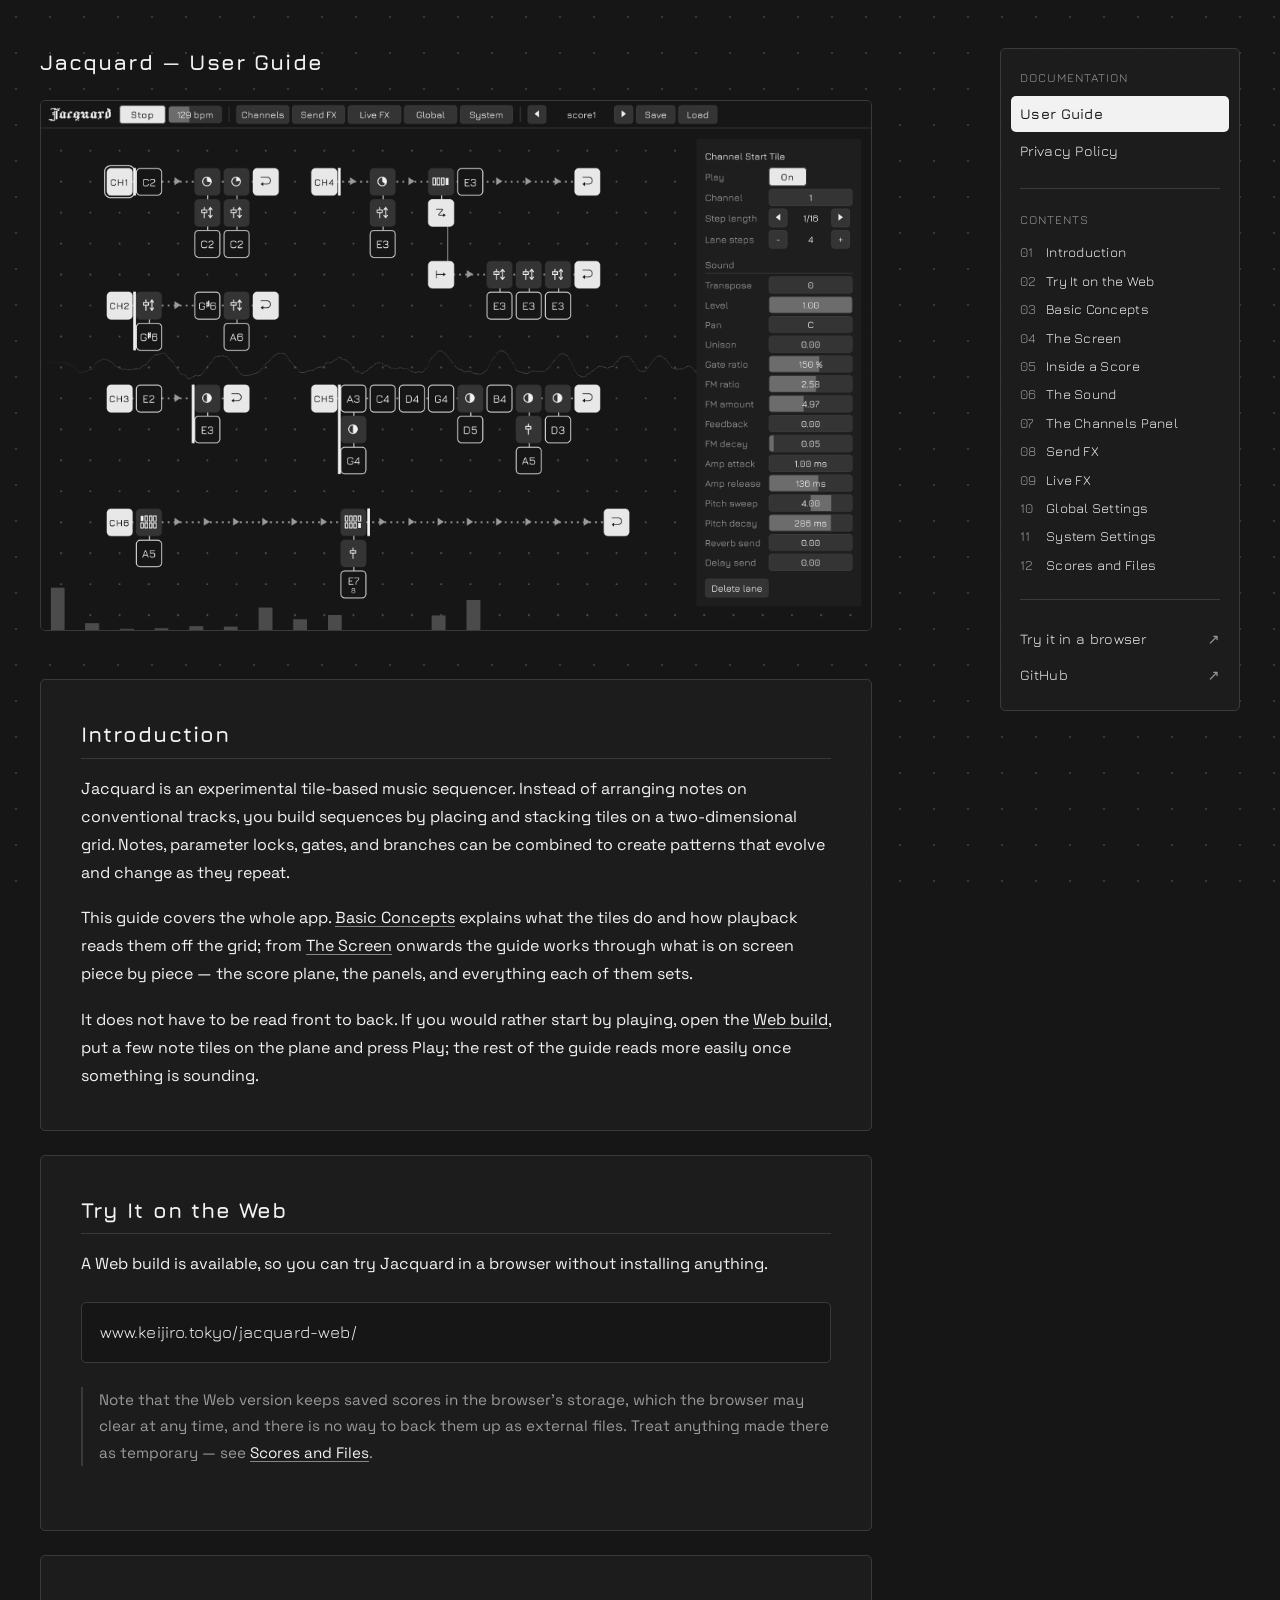
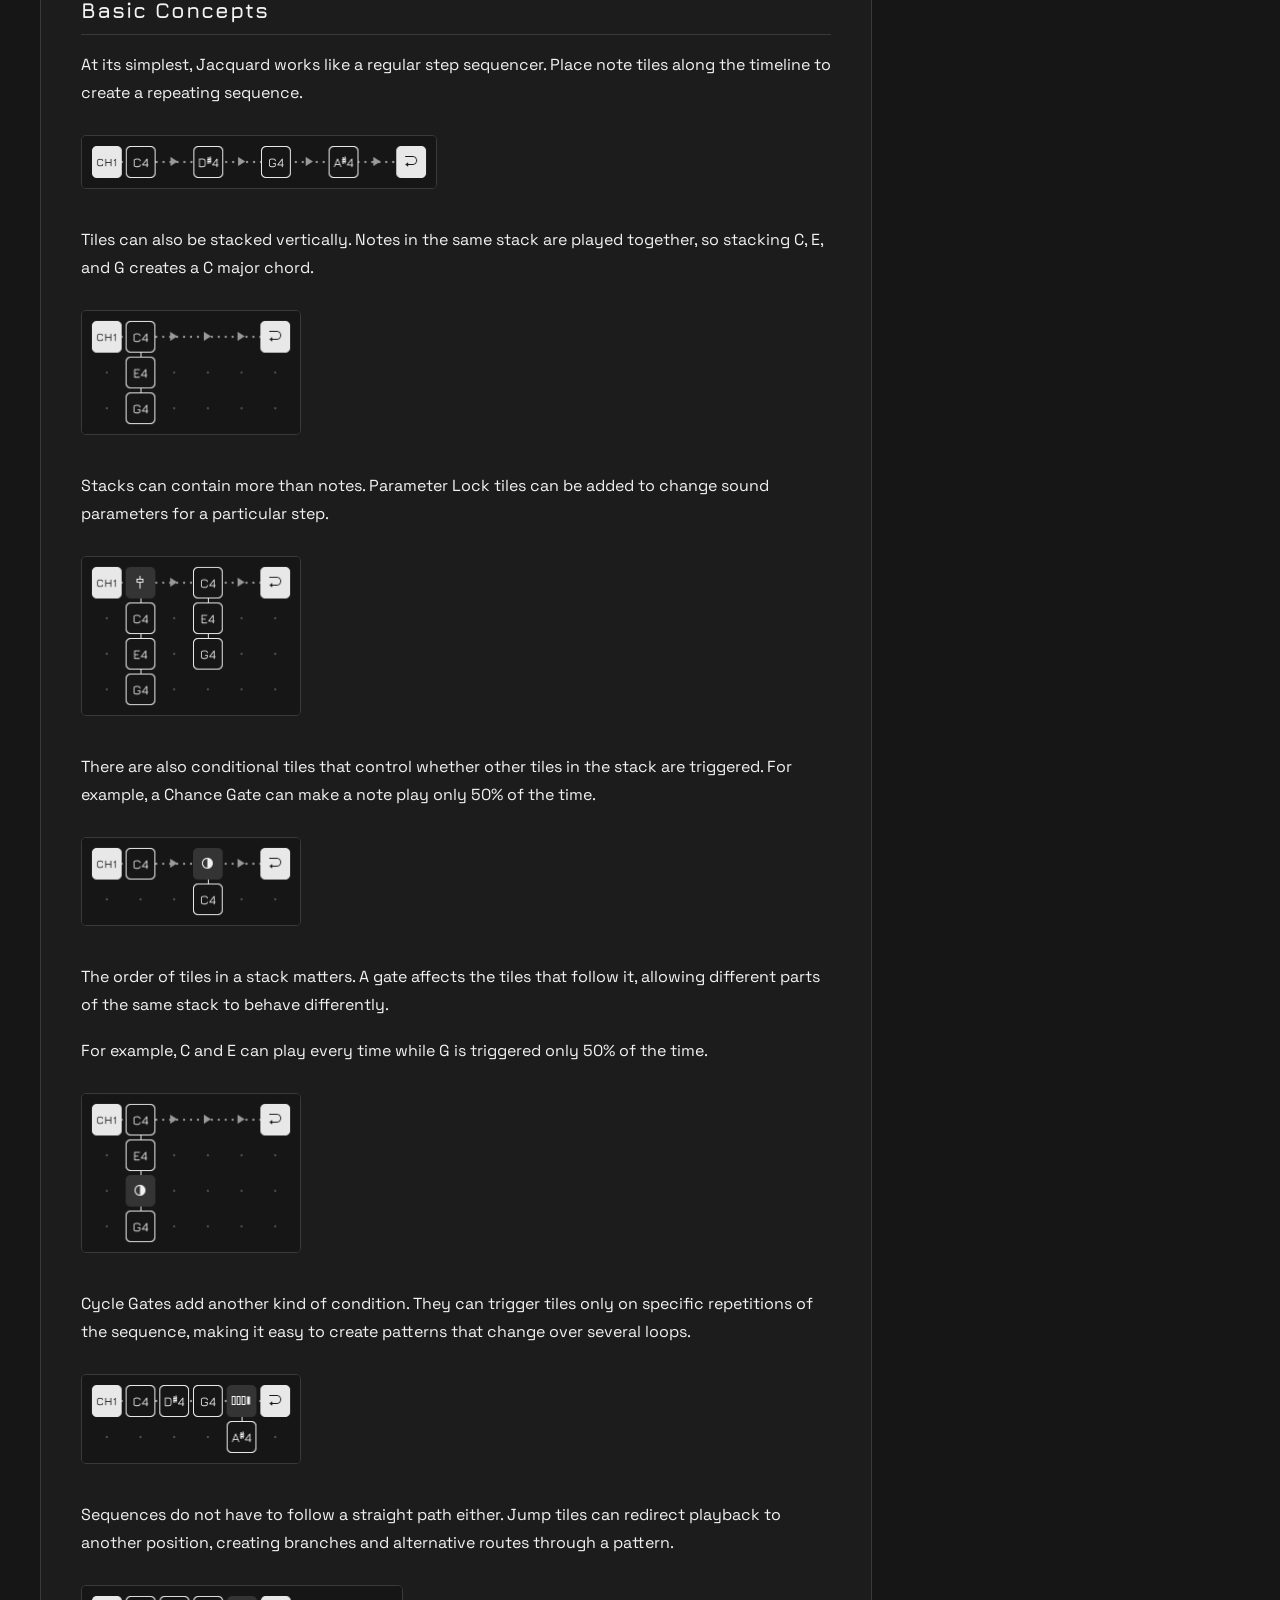
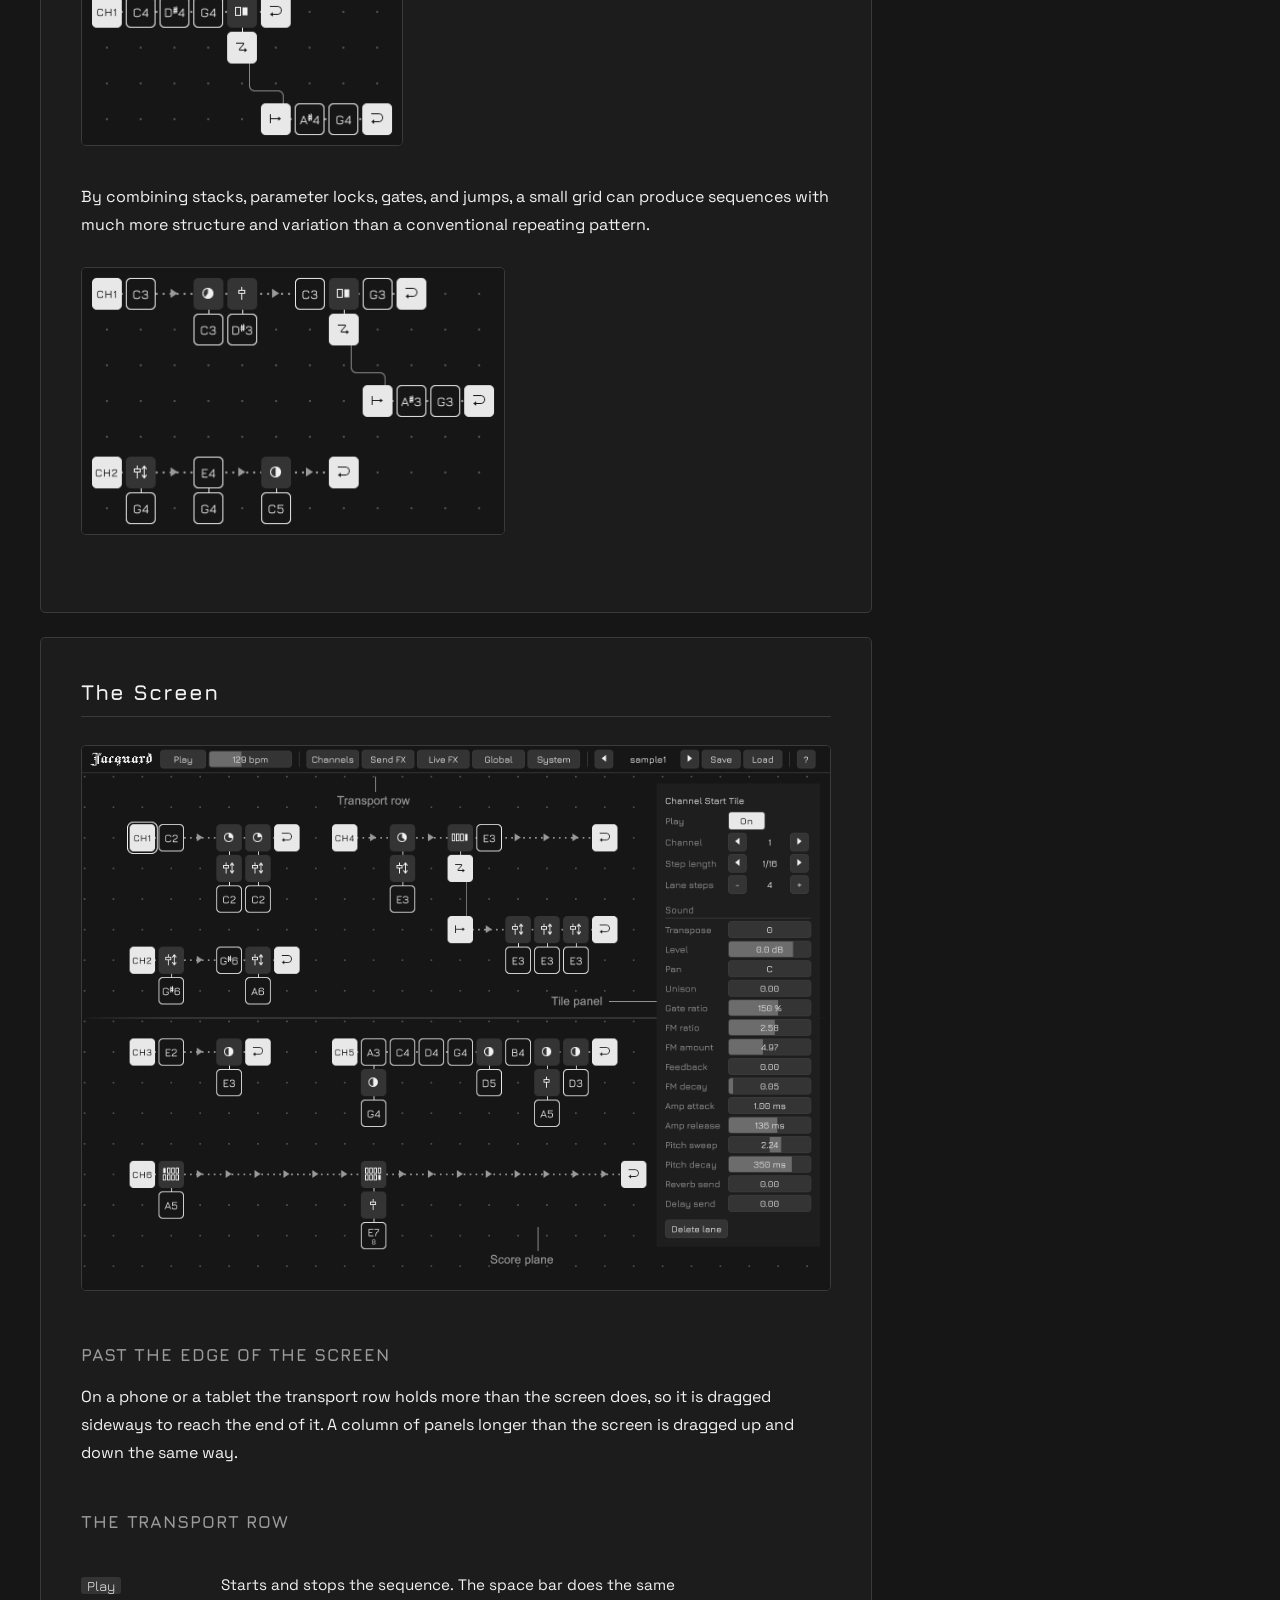
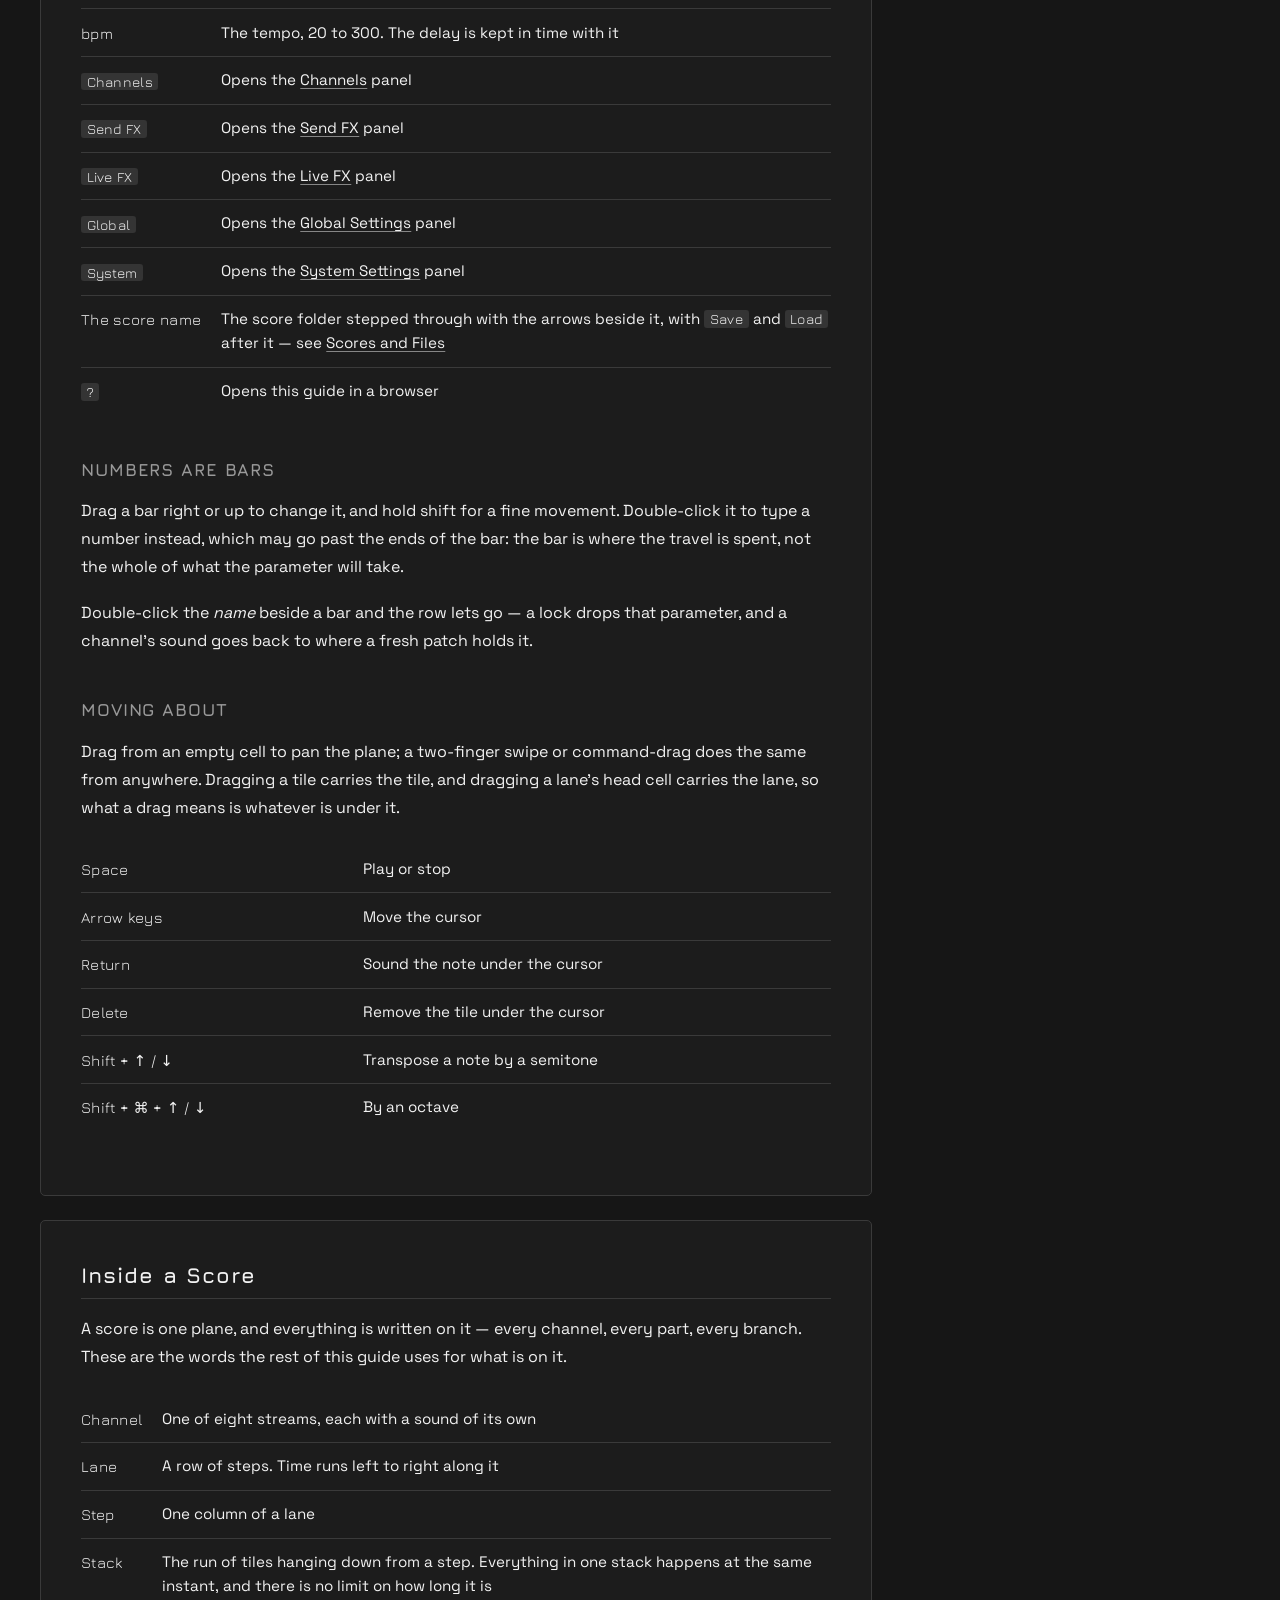
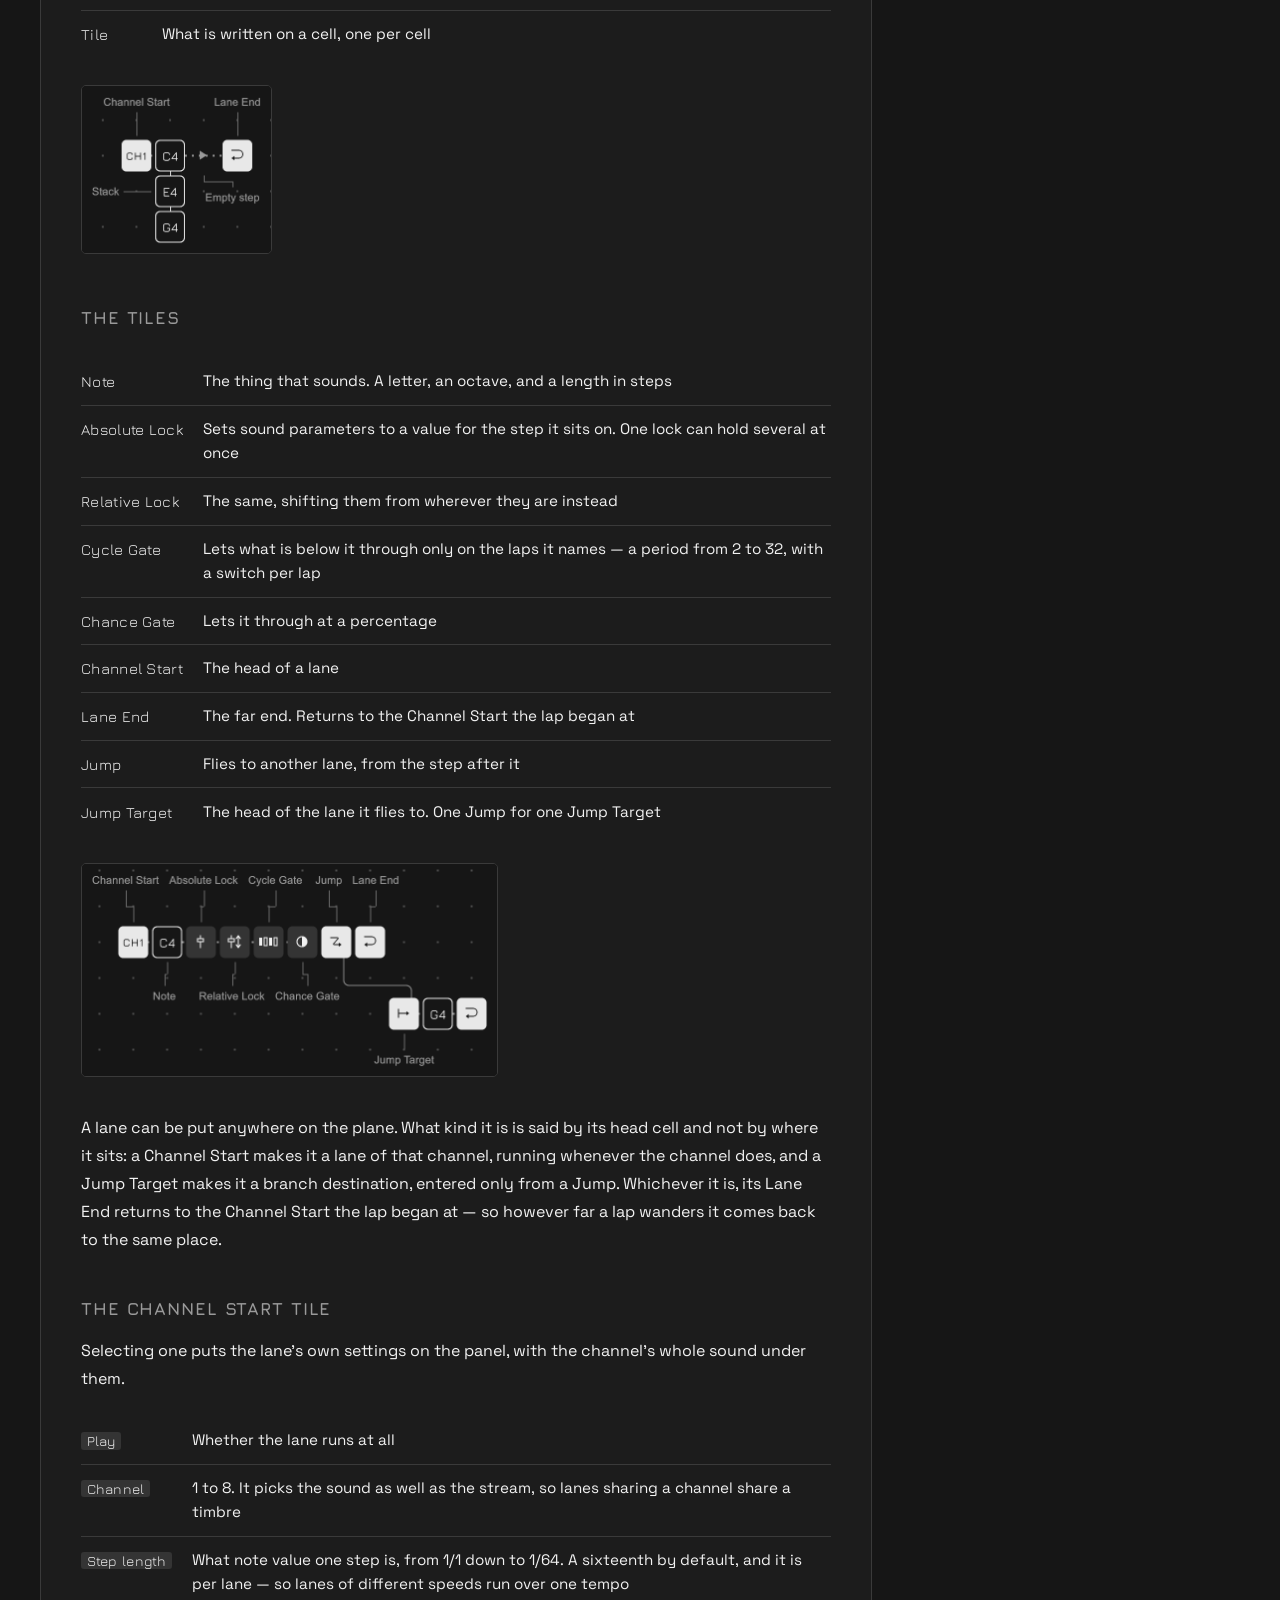
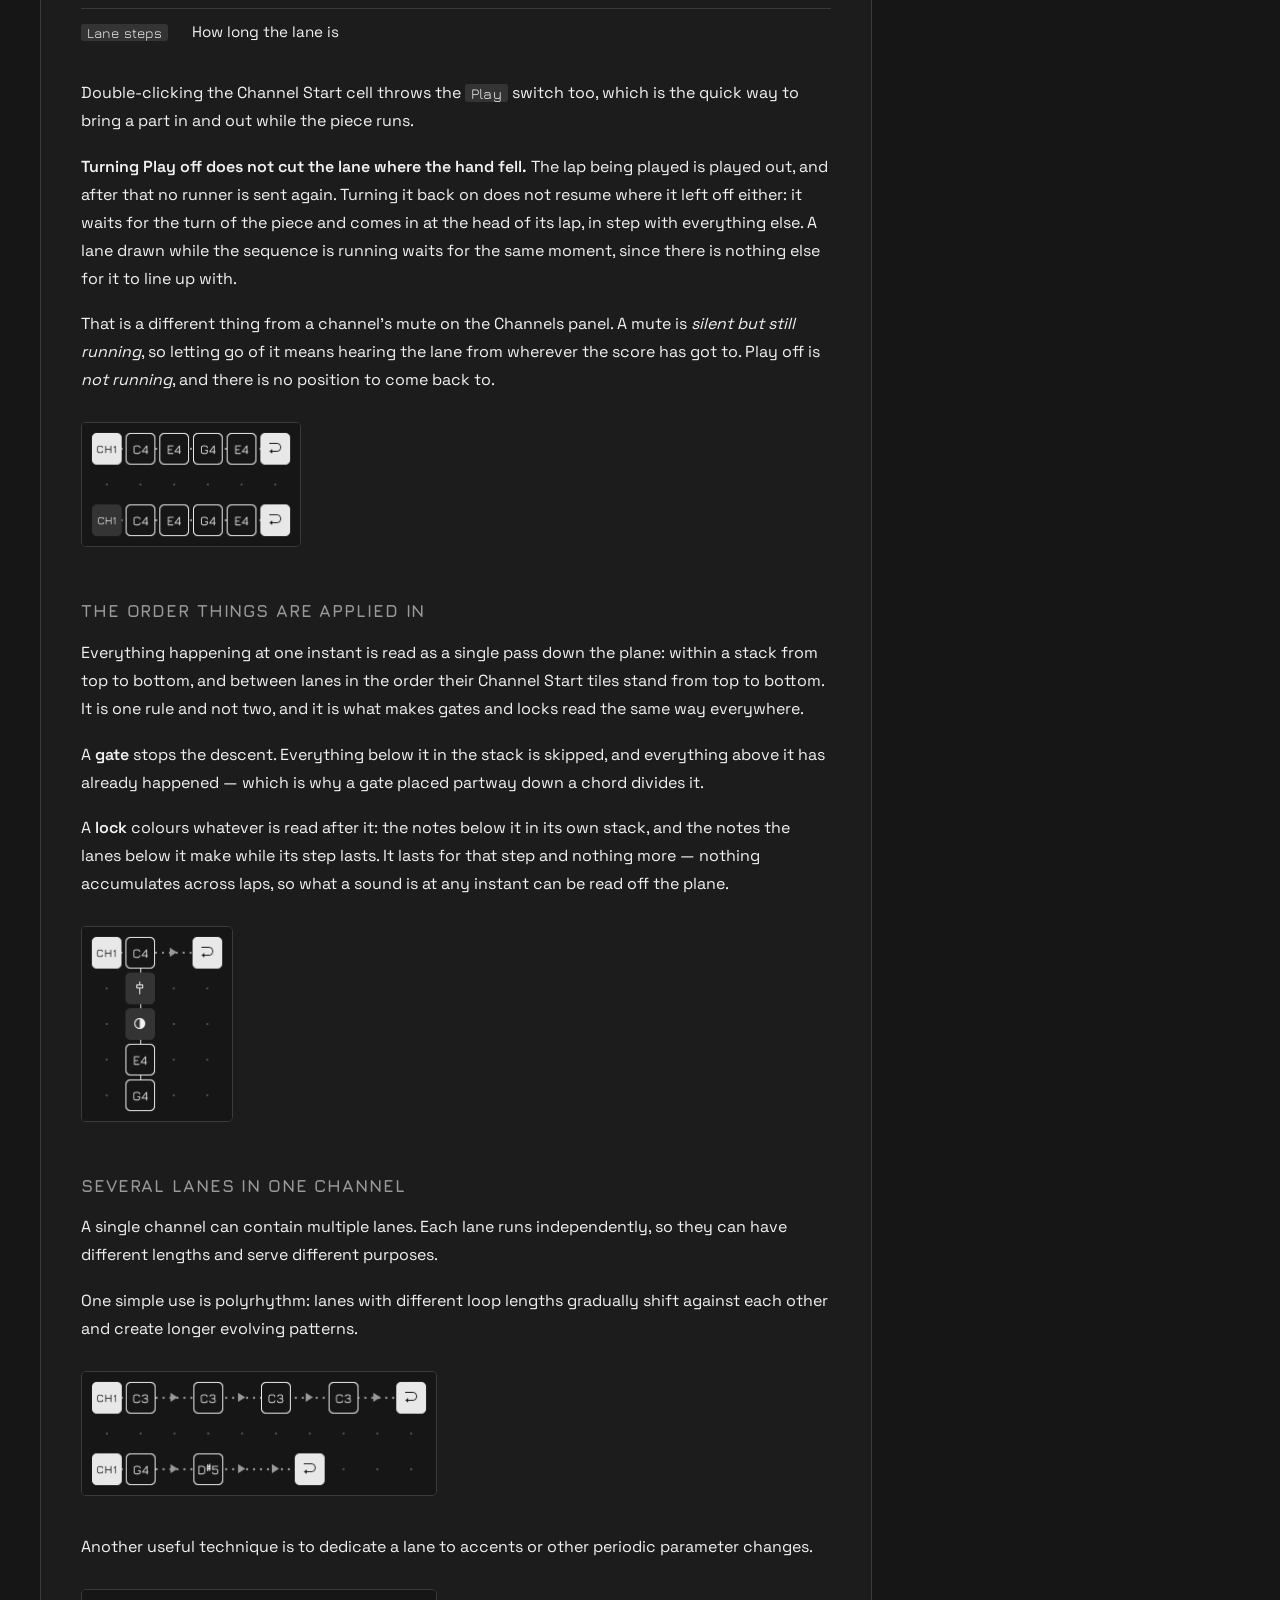
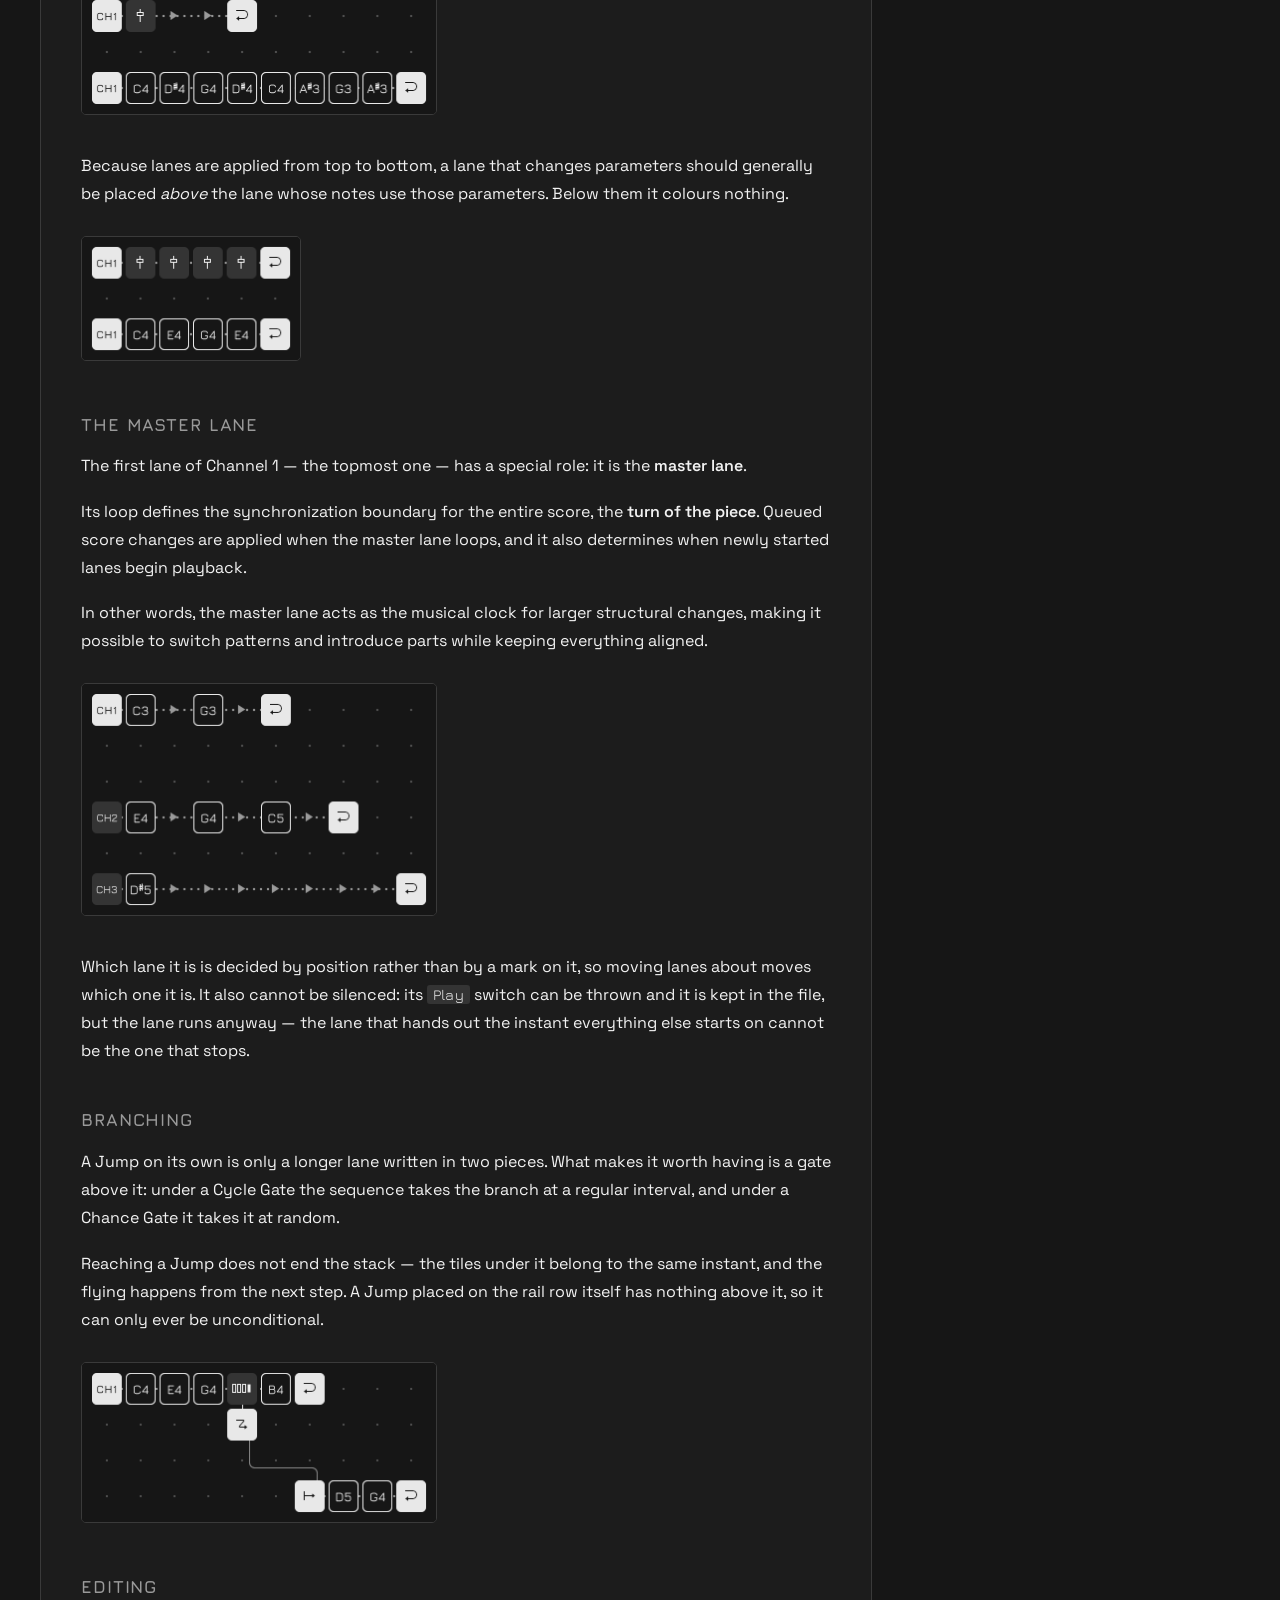
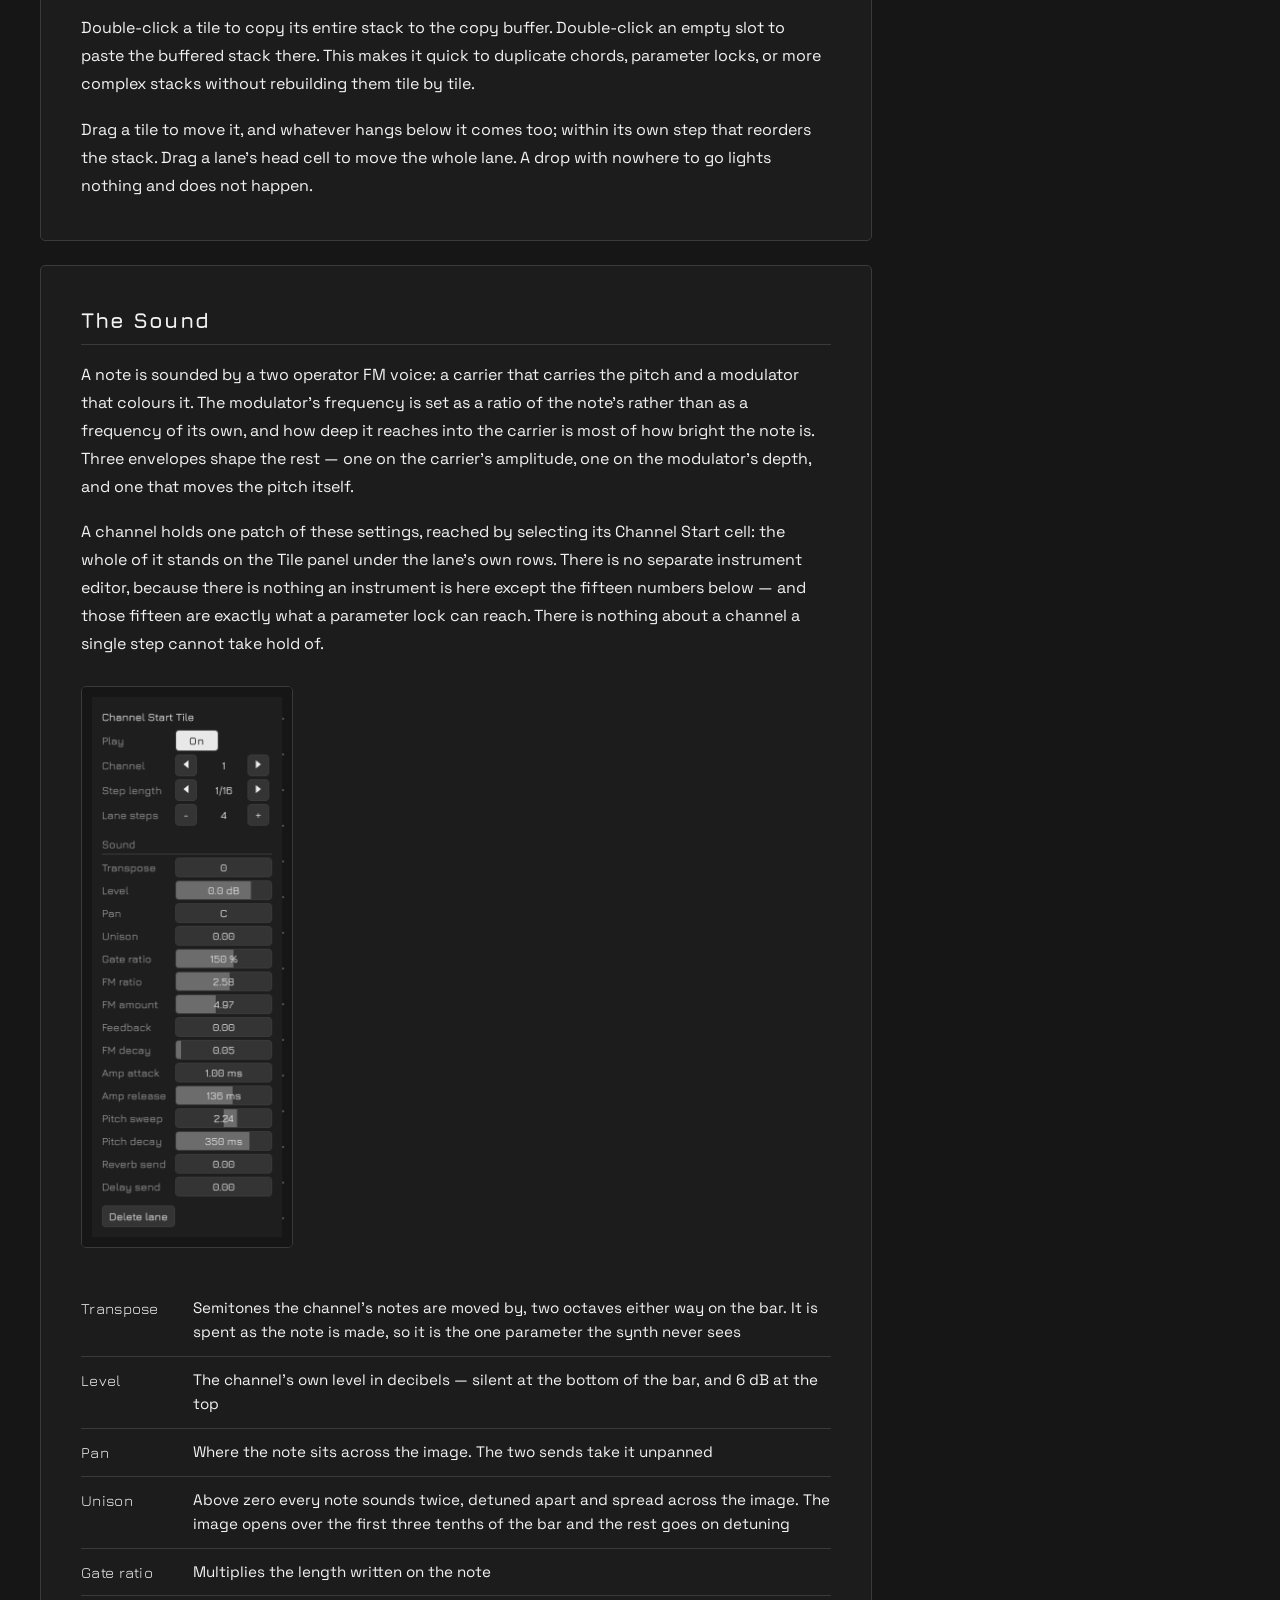
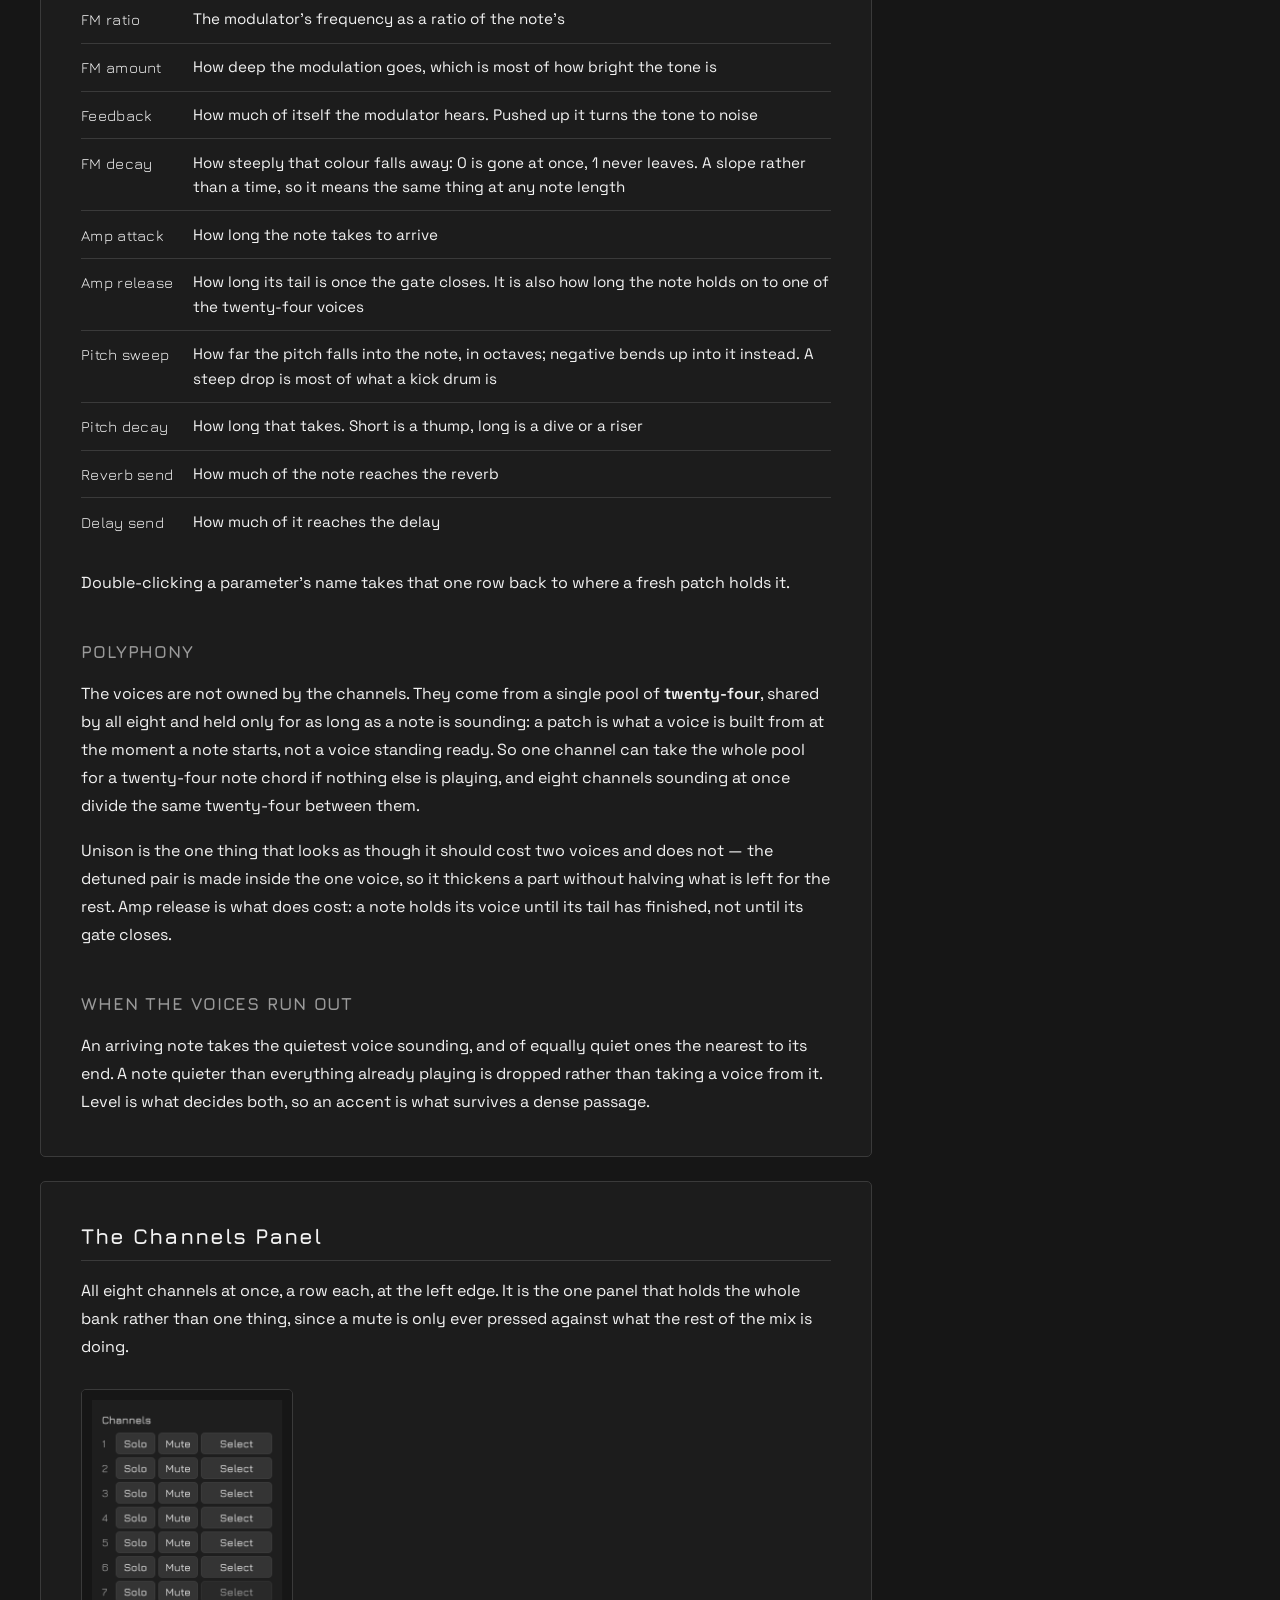
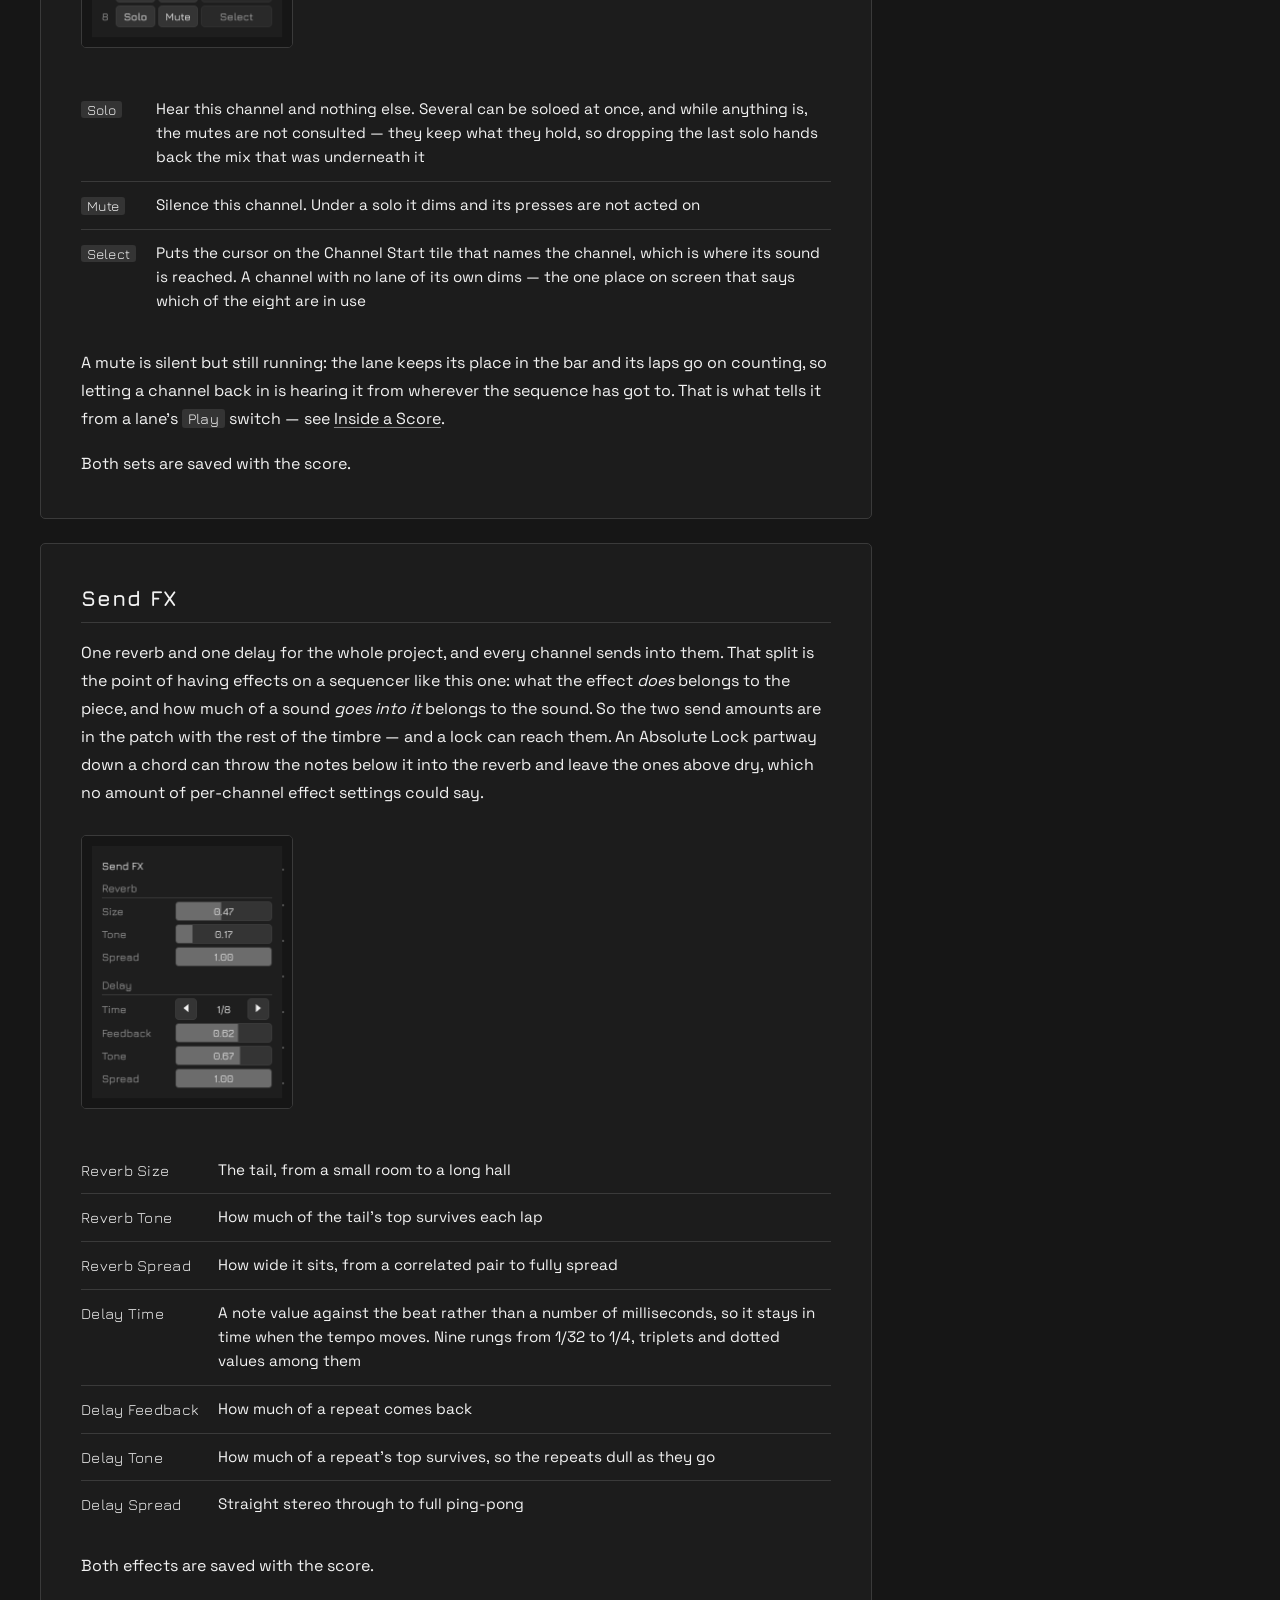
==== index.html @ e79d803a "Give the System panel its Stage Mode row and retake its picture, since the app has grown a switch at" ====
<!DOCTYPE html>
<html lang="en">
<head>
<meta charset="utf-8">
<meta name="viewport" content="width=device-width, initial-scale=1">
<title>Jacquard — User Guide</title>
<meta name="description" content="Jacquard is an experimental tile-based music sequencer built with Unity. Sequences are built by placing and stacking tiles on a two-dimensional grid.">
<link rel="icon" href="assets/favicon.svg" type="image/svg+xml">
<link rel="icon" href="assets/favicon.png" sizes="16x16">
<link rel="preconnect" href="https://fonts.googleapis.com">
<link rel="preconnect" href="https://fonts.gstatic.com" crossorigin>
<link href="https://fonts.googleapis.com/css2?family=Jura:wght@400;600&family=Space+Grotesk:wght@400..700&display=swap" rel="stylesheet">
<link rel="stylesheet" href="assets/style.css">
<meta property="og:title" content="Jacquard — User Guide">
<meta property="og:description" content="An experimental tile-based music sequencer built with Unity.">
<meta property="og:type" content="website">
<meta property="og:image" content="assets/screenshot.png">
</head>
<body>

<div class="backdrop" aria-hidden="true"></div>

<div class="page">

<main>

  <section class="hero">
    <h1>Jacquard — User Guide</h1>

    <figure class="shot">
      <img src="assets/screenshot.png" alt="The Jacquard interface: a score of tiles on a grid, with a panel of sound parameters at the right" width="2216" height="1412">
    </figure>
  </section>

  <section class="panel">
    <h2 id="intro">Introduction</h2>

    <p>Jacquard is an experimental tile-based music sequencer. Instead of arranging notes
    on conventional tracks, you build sequences by placing and stacking tiles on a
    two-dimensional grid. Notes, parameter locks, gates, and branches can be combined to
    create patterns that evolve and change as they repeat.</p>

    <p>This guide covers the whole app. <a href="#concepts">Basic Concepts</a> explains
    what the tiles do and how playback reads them off the grid; from
    <a href="#screen">The Screen</a> onwards the guide works through what is on screen
    piece by piece — the score plane, the panels, and everything each of them sets.</p>

    <p>It does not have to be read front to back. If you would rather start by playing,
    open the <a href="#web">Web build</a>, put a few note tiles on the plane and press
    Play; the rest of the guide reads more easily once something is sounding.</p>
  </section>

  <section class="panel">
    <h2 id="web">Try It on the Web</h2>

    <p>A Web build is available, so you can try Jacquard in a browser without installing
    anything.</p>

    <a class="address" href="https://www.keijiro.tokyo/jacquard-web/">www.keijiro.tokyo/jacquard-web/</a>

    <div class="note">
      <p>Note that the Web version keeps saved scores in the browser's storage, which the
      browser may clear at any time, and there is no way to back them up as external files.
      Treat anything made there as temporary — see
      <a href="#files">Scores and Files</a>.</p>
    </div>
  </section>

  <section class="panel">
    <h2 id="concepts">Basic Concepts</h2>

    <p>At its simplest, Jacquard works like a regular step sequencer. Place note tiles
    along the timeline to create a repeating sequence.</p>

    <figure>
      <img src="assets/figures/01-steps.png" width="356" height="52" alt="A simple step sequence with several note tiles">
    </figure>

    <p>Tiles can also be stacked vertically. Notes in the same stack are played together,
    so stacking C, E, and G creates a C major chord.</p>

    <figure>
      <img src="assets/figures/02-chord.png" width="220" height="124" alt="C, E, and G note tiles stacked vertically">
    </figure>

    <p>Stacks can contain more than notes. Parameter Lock tiles can be added to change
    sound parameters for a particular step.</p>

    <figure>
      <img src="assets/figures/03-lock.png" width="220" height="160" alt="A note stack with a Parameter Lock tile">
    </figure>

    <p>There are also conditional tiles that control whether other tiles in the stack are
    triggered. For example, a Chance Gate can make a note play only 50% of the time.</p>

    <figure>
      <img src="assets/figures/04-chance.png" width="220" height="88" alt="A note controlled by a 50% Chance Gate">
    </figure>

    <p>The order of tiles in a stack matters. A gate affects the tiles that follow it,
    allowing different parts of the same stack to behave differently.</p>

    <p>For example, C and E can play every time while G is triggered only 50% of the
    time.</p>

    <figure>
      <img src="assets/figures/05-partial-chance.png" width="220" height="160" alt="C and E followed by a 50% Chance Gate and G">
    </figure>

    <p>Cycle Gates add another kind of condition. They can trigger tiles only on specific
    repetitions of the sequence, making it easy to create patterns that change over
    several loops.</p>

    <figure>
      <img src="assets/figures/06-cycle.png" width="220" height="88" alt="A Cycle Gate triggering a note on a specific loop">
    </figure>

    <p>Sequences do not have to follow a straight path either. Jump tiles can redirect
    playback to another position, creating branches and alternative routes through a
    pattern.</p>

    <figure>
      <img src="assets/figures/07-jump.png" width="322" height="160" alt="A sequence containing a Jump tile and a branching playback path">
    </figure>

    <p>By combining stacks, parameter locks, gates, and jumps, a small grid can produce
    sequences with much more structure and variation than a conventional repeating
    pattern.</p>

    <figure>
      <img src="assets/figures/08-complex.png" width="424" height="268" alt="A complex example combining notes, stacked tiles, gates, parameter locks, and jumps">
    </figure>
  </section>

  <section class="panel">
    <h2 id="screen">The Screen</h2>

    <figure>
      <img src="assets/screens/screen.png" width="880" height="640" alt="The whole screen: the transport row across the top, the score plane under it and the Tile panel at the right, each named">
    </figure>

    <h3>Past the edge of the screen</h3>

    <p>On a phone or a tablet the transport row holds more than the screen does, so it is
    dragged sideways to reach the end of it. A column of panels longer than the screen is
    dragged up and down the same way.</p>

    <h3>The transport row</h3>

    <table>
      <tr>
        <td><span class="ui">Play</span></td>
        <td>Starts and stops the sequence. The space bar does the same</td>
      </tr>
      <tr>
        <td>bpm</td>
        <td>The tempo, 20 to 300. The delay is kept in time with it</td>
      </tr>
      <tr>
        <td><span class="ui">Channels</span></td>
        <td>Opens the <a href="#channels">Channels</a> panel</td>
      </tr>
      <tr>
        <td><span class="ui">Send FX</span></td>
        <td>Opens the <a href="#send">Send FX</a> panel</td>
      </tr>
      <tr>
        <td><span class="ui">Live FX</span></td>
        <td>Opens the <a href="#live">Live FX</a> panel</td>
      </tr>
      <tr>
        <td><span class="ui">Global</span></td>
        <td>Opens the <a href="#global">Global Settings</a> panel</td>
      </tr>
      <tr>
        <td><span class="ui">System</span></td>
        <td>Opens the <a href="#system">System Settings</a> panel</td>
      </tr>
      <tr>
        <td>The score name</td>
        <td>The score folder stepped through with the arrows beside it, with
        <span class="ui">Save</span> and <span class="ui">Load</span> after it — see
        <a href="#files">Scores and Files</a></td>
      </tr>
      <tr>
        <td><span class="ui">?</span></td>
        <td>Opens this guide in a browser</td>
      </tr>
    </table>

    <h3>Numbers are bars</h3>

    <p>Drag a bar right or up to change it, and hold shift for a fine movement.
    Double-click it to type a number instead, which may go past the ends of the bar: the
    bar is where the travel is spent, not the whole of what the parameter will take.</p>

    <p>Double-click the <em>name</em> beside a bar and the row lets go — a lock drops that
    parameter, and a channel's sound goes back to where a fresh patch holds it.</p>

    <h3>Moving about</h3>

    <p>Drag from an empty cell to pan the plane; a two-finger swipe or command-drag does
    the same from anywhere. Dragging a tile carries the tile, and dragging a lane's head
    cell carries the lane, so what a drag means is whatever is under it.</p>

    <table>
      <tr><td>Space</td><td>Play or stop</td></tr>
      <tr><td>Arrow keys</td><td>Move the cursor</td></tr>
      <tr><td>Return</td><td>Sound the note under the cursor</td></tr>
      <tr><td>Delete</td><td>Remove the tile under the cursor</td></tr>
      <tr><td>Shift + &uarr; / &darr;</td><td>Transpose a note by a semitone</td></tr>
      <tr><td>Shift + &#8984; + &uarr; / &darr;</td><td>By an octave</td></tr>
    </table>
  </section>

  <section class="panel">
    <h2 id="score">Inside a Score</h2>

    <p>A score is one plane, and everything is written on it — every channel, every part,
    every branch. These are the words the rest of this guide uses for what is on it.</p>

    <table>
      <tr>
        <td>Channel</td>
        <td>One of eight streams, each with a sound of its own</td>
      </tr>
      <tr>
        <td>Lane</td>
        <td>A row of steps. Time runs left to right along it</td>
      </tr>
      <tr>
        <td>Step</td>
        <td>One column of a lane</td>
      </tr>
      <tr>
        <td>Stack</td>
        <td>The run of tiles hanging down from a step. Everything in one stack happens at
        the same instant, and there is no limit on how long it is</td>
      </tr>
      <tr>
        <td>Tile</td>
        <td>What is written on a cell, one per cell</td>
      </tr>
    </table>

    <figure>
      <img src="assets/figures/13-anatomy.png" width="191" height="169" alt="One lane with its parts named: the Channel Start at the head, a step holding a stack of three tiles, an empty step and the Lane End">
    </figure>

    <h3>The tiles</h3>

    <table>
      <tr>
        <td>Note</td>
        <td>The thing that sounds. A letter, an octave, and a length in steps</td>
      </tr>
      <tr>
        <td>Absolute Lock</td>
        <td>Sets sound parameters to a value for the step it sits on. One lock can hold
        several at once</td>
      </tr>
      <tr>
        <td>Relative Lock</td>
        <td>The same, shifting them from wherever they are instead</td>
      </tr>
      <tr>
        <td>Cycle Gate</td>
        <td>Lets what is below it through only on the laps it names — a period from 2 to
        32, with a switch per lap</td>
      </tr>
      <tr>
        <td>Chance Gate</td>
        <td>Lets it through at a percentage</td>
      </tr>
      <tr>
        <td>Channel Start</td>
        <td>The head of a lane</td>
      </tr>
      <tr>
        <td>Lane End</td>
        <td>The far end. Returns to the Channel Start the lap began at</td>
      </tr>
      <tr>
        <td>Jump</td>
        <td>Flies to another lane, from the step after it</td>
      </tr>
      <tr>
        <td>Jump Target</td>
        <td>The head of the lane it flies to. One Jump for one Jump Target</td>
      </tr>
    </table>

    <figure>
      <img src="assets/figures/14-tiles.png" width="417" height="213" alt="One of each of the nine tiles on the plane, each named: Channel Start, Note, Absolute Lock, Relative Lock, Cycle Gate, Chance Gate, Jump, Lane End and Jump Target">
    </figure>

    <p>A lane can be put anywhere on the plane. What kind it is is said by its head cell
    and not by where it sits: a Channel Start makes it a lane of that channel, running
    whenever the channel does, and a Jump Target makes it a branch destination, entered
    only from a Jump. Whichever it is, its Lane End returns to the Channel Start the lap
    began at — so however far a lap wanders it comes back to the same place.</p>

    <h3>The Channel Start tile</h3>

    <p>Selecting one puts the lane's own settings on the panel, with the channel's whole
    sound under them.</p>

    <table>
      <tr>
        <td><span class="ui">Play</span></td>
        <td>Whether the lane runs at all</td>
      </tr>
      <tr>
        <td><span class="ui">Channel</span></td>
        <td>1 to 8. It picks the sound as well as the stream, so lanes sharing a channel
        share a timbre</td>
      </tr>
      <tr>
        <td><span class="ui">Step length</span></td>
        <td>What note value one step is, from 1/1 down to 1/64. A sixteenth by default, and
        it is per lane — so lanes of different speeds run over one tempo</td>
      </tr>
      <tr>
        <td><span class="ui">Lane steps</span></td>
        <td>How long the lane is</td>
      </tr>
    </table>

    <p>Double-clicking the Channel Start cell throws the <span class="ui">Play</span>
    switch too, which is the quick way to bring a part in and out while the piece
    runs.</p>

    <p><strong>Turning Play off does not cut the lane where the hand fell.</strong> The lap
    being played is played out, and after that no runner is sent again. Turning it back on
    does not resume where it left off either: it waits for the turn of the piece and comes
    in at the head of its lap, in step with everything else. A lane drawn while the
    sequence is running waits for the same moment, since there is nothing else for it to
    line up with.</p>

    <p>That is a different thing from a channel's mute on the Channels panel. A mute is
    <em>silent but still running</em>, so letting go of it means hearing the lane from
    wherever the score has got to. Play off is <em>not running</em>, and there is no
    position to come back to.</p>

    <figure>
      <img src="assets/figures/15-play.png" width="220" height="124" alt="Two lanes of the same channel, one with Play on and one with it off">
    </figure>

    <h3>The order things are applied in</h3>

    <p>Everything happening at one instant is read as a single pass down the plane: within
    a stack from top to bottom, and between lanes in the order their Channel Start tiles
    stand from top to bottom. It is one rule and not two, and it is what makes gates and
    locks read the same way everywhere.</p>

    <p>A <strong>gate</strong> stops the descent. Everything below it in the stack is
    skipped, and everything above it has already happened — which is why a gate placed
    partway down a chord divides it.</p>

    <p>A <strong>lock</strong> colours whatever is read after it: the notes below it in its
    own stack, and the notes the lanes below it make while its step lasts. It lasts for
    that step and nothing more — nothing accumulates across laps, so what a sound is at any
    instant can be read off the plane.</p>

    <figure>
      <img src="assets/figures/16-descent.png" width="152" height="196" alt="One stack holding a note, a lock, a gate and two more notes">
    </figure>

    <h3>Several lanes in one channel</h3>

    <p>A single channel can contain multiple lanes. Each lane runs independently, so they
    can have different lengths and serve different purposes.</p>

    <p>One simple use is polyrhythm: lanes with different loop lengths gradually shift
    against each other and create longer evolving patterns.</p>

    <figure>
      <img src="assets/figures/09-polyrhythm.png" width="356" height="124" alt="Two lanes with different loop lengths creating a polyrhythm">
    </figure>

    <p>Another useful technique is to dedicate a lane to accents or other periodic
    parameter changes.</p>

    <figure>
      <img src="assets/figures/10-accent.png" width="356" height="124" alt="A note lane combined with a shorter accent lane">
    </figure>

    <p>Because lanes are applied from top to bottom, a lane that changes parameters should
    generally be placed <em>above</em> the lane whose notes use those parameters. Below
    them it colours nothing.</p>

    <figure>
      <img src="assets/figures/11-lock-lane.png" width="220" height="124" alt="Parameter Lock lane above a note lane">
    </figure>

    <h3>The master lane</h3>

    <p>The first lane of Channel 1 — the topmost one — has a special role: it is the
    <strong>master lane</strong>.</p>

    <p>Its loop defines the synchronization boundary for the entire score, the
    <strong>turn of the piece</strong>. Queued score changes are applied when the master
    lane loops, and it also determines when newly started lanes begin playback.</p>

    <p>In other words, the master lane acts as the musical clock for larger structural
    changes, making it possible to switch patterns and introduce parts while keeping
    everything aligned.</p>

    <figure>
      <img src="assets/figures/12-master.png" width="356" height="232" alt="Master lane controlling synchronized score switching and lane start timing">
    </figure>

    <p>Which lane it is is decided by position rather than by a mark on it, so moving lanes
    about moves which one it is. It also cannot be silenced: its
    <span class="ui">Play</span> switch can be thrown and it is kept in the file, but the
    lane runs anyway — the lane that hands out the instant everything else starts on cannot
    be the one that stops.</p>

    <h3>Branching</h3>

    <p>A Jump on its own is only a longer lane written in two pieces. What makes it worth
    having is a gate above it: under a Cycle Gate the sequence takes the branch at a
    regular interval, and under a Chance Gate it takes it at random.</p>

    <p>Reaching a Jump does not end the stack — the tiles under it belong to the same
    instant, and the flying happens from the next step. A Jump placed on the rail row
    itself has nothing above it, so it can only ever be unconditional.</p>

    <figure>
      <img src="assets/figures/17-branch.png" width="356" height="160" alt="A Cycle Gate above a Jump, with the lane running straight on past it">
    </figure>

    <h3>Editing</h3>

    <p>Double-click a tile to copy its entire stack to the copy buffer. Double-click an
    empty slot to paste the buffered stack there. This makes it quick to duplicate chords,
    parameter locks, or more complex stacks without rebuilding them tile by tile.</p>

    <p>Drag a tile to move it, and whatever hangs below it comes too; within its own step
    that reorders the stack. Drag a lane's head cell to move the whole lane. A drop with
    nowhere to go lights nothing and does not happen.</p>
  </section>

  <section class="panel">
    <h2 id="sound">The Sound</h2>

    <p>A note is sounded by a two operator FM voice: a carrier that carries the pitch and
    a modulator that colours it. The modulator's frequency is set as a ratio of the note's
    rather than as a frequency of its own, and how deep it reaches into the carrier is
    most of how bright the note is. Three envelopes shape the rest — one on the carrier's
    amplitude, one on the modulator's depth, and one that moves the pitch itself.</p>

    <p>A channel holds one patch of these settings, reached by selecting its Channel Start
    cell: the whole of it stands on the Tile panel under the lane's own rows. There is no
    separate instrument editor, because there is nothing an instrument is here except the
    fifteen numbers below — and those fifteen are exactly what a parameter lock can reach.
    There is nothing about a channel a single step cannot take hold of.</p>

    <figure>
      <img src="assets/screens/tile-sound.png" width="212" height="565" alt="The Tile panel with a Channel Start selected: the lane's own rows, and the channel's whole sound under them">
    </figure>

    <table>
      <tr>
        <td>Transpose</td>
        <td>Semitones the channel's notes are moved by, two octaves either way on the bar.
        It is spent as the note is made, so it is the one parameter the synth never
        sees</td>
      </tr>
      <tr>
        <td>Level</td>
        <td>The channel's own level in decibels — silent at the bottom of the bar, and
        6&nbsp;dB at the top</td>
      </tr>
      <tr>
        <td>Pan</td>
        <td>Where the note sits across the image. The two sends take it unpanned</td>
      </tr>
      <tr>
        <td>Unison</td>
        <td>Above zero every note sounds twice, detuned apart and spread across the image.
        The image opens over the first three tenths of the bar and the rest goes on
        detuning</td>
      </tr>
      <tr>
        <td>Gate ratio</td>
        <td>Multiplies the length written on the note</td>
      </tr>
      <tr>
        <td>FM ratio</td>
        <td>The modulator's frequency as a ratio of the note's</td>
      </tr>
      <tr>
        <td>FM amount</td>
        <td>How deep the modulation goes, which is most of how bright the tone is</td>
      </tr>
      <tr>
        <td>Feedback</td>
        <td>How much of itself the modulator hears. Pushed up it turns the tone to
        noise</td>
      </tr>
      <tr>
        <td>FM decay</td>
        <td>How steeply that colour falls away: 0 is gone at once, 1 never leaves. A slope
        rather than a time, so it means the same thing at any note length</td>
      </tr>
      <tr>
        <td>Amp attack</td>
        <td>How long the note takes to arrive</td>
      </tr>
      <tr>
        <td>Amp release</td>
        <td>How long its tail is once the gate closes. It is also how long the note holds
        on to one of the twenty-four voices</td>
      </tr>
      <tr>
        <td>Pitch sweep</td>
        <td>How far the pitch falls into the note, in octaves; negative bends up into it
        instead. A steep drop is most of what a kick drum is</td>
      </tr>
      <tr>
        <td>Pitch decay</td>
        <td>How long that takes. Short is a thump, long is a dive or a riser</td>
      </tr>
      <tr>
        <td>Reverb send</td>
        <td>How much of the note reaches the reverb</td>
      </tr>
      <tr>
        <td>Delay send</td>
        <td>How much of it reaches the delay</td>
      </tr>
    </table>

    <p>Double-clicking a parameter's name takes that one row back to where a fresh patch
    holds it.</p>

    <h3>Polyphony</h3>

    <p>The voices are not owned by the channels. They come from a single pool of
    <strong>twenty-four</strong>, shared by all eight and held only for as long as a note
    is sounding: a patch is what a voice is built from at the moment a note starts, not a
    voice standing ready. So one channel can take the whole pool for a twenty-four note
    chord if nothing else is playing, and eight channels sounding at once divide the same
    twenty-four between them.</p>

    <p>Unison is the one thing that looks as though it should cost two voices and does
    not — the detuned pair is made inside the one voice, so it thickens a part without
    halving what is left for the rest. Amp release is what does cost: a note holds its
    voice until its tail has finished, not until its gate closes.</p>

    <h3>When the voices run out</h3>

    <p>An arriving note takes the quietest voice sounding, and of equally quiet ones the
    nearest to its end. A note quieter than everything already playing is dropped rather
    than taking a voice from it. Level is what decides both, so an accent is what survives
    a dense passage.</p>
  </section>

  <section class="panel">
    <h2 id="channels">The Channels Panel</h2>

    <p>All eight channels at once, a row each, at the left edge. It is the one panel that
    holds the whole bank rather than one thing, since a mute is only ever pressed against
    what the rest of the mix is doing.</p>

    <figure>
      <img src="assets/screens/channels.png" width="212" height="260" alt="The Channels panel, eight rows of a channel number with Solo, Mute and Select on each">
    </figure>

    <table>
      <tr>
        <td><span class="ui">Solo</span></td>
        <td>Hear this channel and nothing else. Several can be soloed at once, and while
        anything is, the mutes are not consulted — they keep what they hold, so dropping
        the last solo hands back the mix that was underneath it</td>
      </tr>
      <tr>
        <td><span class="ui">Mute</span></td>
        <td>Silence this channel. Under a solo it dims and its presses are not acted
        on</td>
      </tr>
      <tr>
        <td><span class="ui">Select</span></td>
        <td>Puts the cursor on the Channel Start tile that names the channel, which is
        where its sound is reached. A channel with no lane of its own dims — the one place
        on screen that says which of the eight are in use</td>
      </tr>
    </table>

    <p>A mute is silent but still running: the lane keeps its place in the bar and its
    laps go on counting, so letting a channel back in is hearing it from wherever the
    sequence has got to. That is what tells it from a lane's <span class="ui">Play</span>
    switch — see <a href="#score">Inside a Score</a>.</p>

    <p>Both sets are saved with the score.</p>
  </section>

  <section class="panel">
    <h2 id="send">Send FX</h2>

    <p>One reverb and one delay for the whole project, and every channel sends into them.
    That split is the point of having effects on a sequencer like this one: what the effect
    <em>does</em> belongs to the piece, and how much of a sound <em>goes into it</em>
    belongs to the sound. So the two send amounts are in the patch with the rest of the
    timbre — and a lock can reach them. An Absolute Lock partway down a chord can throw the
    notes below it into the reverb and leave the ones above dry, which no amount of
    per-channel effect settings could say.</p>

    <figure>
      <img src="assets/screens/send-fx.png" width="212" height="275" alt="The Send FX panel, with the reverb and the delay">
    </figure>

    <table>
      <tr>
        <td>Reverb Size</td>
        <td>The tail, from a small room to a long hall</td>
      </tr>
      <tr>
        <td>Reverb Tone</td>
        <td>How much of the tail's top survives each lap</td>
      </tr>
      <tr>
        <td>Reverb Spread</td>
        <td>How wide it sits, from a correlated pair to fully spread</td>
      </tr>
      <tr>
        <td>Delay Time</td>
        <td>A note value against the beat rather than a number of milliseconds, so it stays
        in time when the tempo moves. Nine rungs from 1/32 to 1/4, triplets and dotted
        values among them</td>
      </tr>
      <tr>
        <td>Delay Feedback</td>
        <td>How much of a repeat comes back</td>
      </tr>
      <tr>
        <td>Delay Tone</td>
        <td>How much of a repeat's top survives, so the repeats dull as they go</td>
      </tr>
      <tr>
        <td>Delay Spread</td>
        <td>Straight stereo through to full ping-pong</td>
      </tr>
    </table>

    <p>Both effects are saved with the score.</p>
  </section>

  <section class="panel">
    <h2 id="live">Live FX</h2>

    <p>Twelve buttons along the bottom that act only while they are held, on whatever the
    sequence is about to play. A note already sounding is never touched, and nothing here
    is written to the score or saved with it — so none of it is held to the scale or the
    transpose either.</p>

    <figure>
      <img src="assets/screens/live-fx.png" width="475" height="126" alt="The Live FX panel, twelve buttons in two rows">
    </figure>

    <table>
      <tr>
        <td>Reverb / Delay</td>
        <td>Every note goes all the way into that effect</td>
      </tr>
      <tr>
        <td>Stab / Sustain</td>
        <td>Gate and release cut short, or both doubled</td>
      </tr>
      <tr>
        <td>Oct - / Oct +</td>
        <td>An octave down or up</td>
      </tr>
      <tr>
        <td>Fall / Rise</td>
        <td>A semitone a step away from where the button was pressed, back to nothing after
        two bars</td>
      </tr>
      <tr>
        <td>Roll 1/16 &hellip; 1/4</td>
        <td>One, two, three or four steps of the sequence, caught from where the button was
        pressed and played in place of what follows</td>
      </tr>
    </table>

    <p>A roll of a sixteenth plays from the moment it is asked for; the longer ones let the
    sequence through for the rest of their own length, recording it, before they stand in
    for anything. A roll pressed where there is nothing to catch waits rather than holding
    the silence, so a sixteenth landing a step wide of the note you meant still rolls a
    note.</p>

    <p><strong>Anything held at once applies at once</strong> — an octave up under a stab,
    both sends, a rise through a reverb. The rolls are the exception, since all four stand
    in for the same sequence: the one pressed last is the one that plays, and letting it go
    hands back to whichever is still held. With a mouse only one button can be held at a
    time; a touch screen holds one per finger.</p>
  </section>

  <section class="panel">
    <h2 id="global">Global Settings</h2>

    <p>What is set for the whole piece and answers to no cell. Both groups are saved with
    the score.</p>

    <figure>
      <img src="assets/screens/global.png" width="212" height="228" alt="The Global panel, with the scale keyboard and the limiter">
    </figure>

    <h3>Scale</h3>

    <p>Twelve switches laid out as a keyboard, one per semitone, deciding which pitches the
    piece is allowed to land on. A note the scale does not allow is <em>snapped</em> to the
    nearest one it does rather than dropped — a note that does not sound is a hole in the
    music.</p>

    <p>It takes effect at the moment of sounding and does not rewrite anything: the tiles
    keep the pitches they were written with, so a key can be tried and taken off again. A
    channel's Transpose is applied first and the scale after it, so a part moved into
    another register still lands in the key.</p>

    <h3>Limiter</h3>

    <table>
      <tr>
        <td>Threshold</td>
        <td>Where limiting begins. This is the one that is played: the make-up gain follows
        it, so the mix gets louder as it gets harder rather than quieter</td>
      </tr>
      <tr>
        <td>Attack</td>
        <td>How quickly it takes hold</td>
      </tr>
      <tr>
        <td>Release</td>
        <td>How quickly it lets go</td>
      </tr>
    </table>
  </section>

  <section class="panel">
    <h2 id="system">System Settings</h2>

    <p>What is set about the app rather than about the piece. <strong>Nothing here is saved
    with a score</strong>; it is remembered for the machine it was set on.</p>

    <figure>
      <img src="assets/screens/system.png" width="212" height="212" alt="The System panel">
    </figure>

    <table>
      <tr>
        <td><span class="ui">Volume</span></td>
        <td>How loud the whole thing leaves. It sits after everything else in the mix, so
        it makes the piece quieter without making it any softer — the limiter is doing the
        same work at any setting. Off at the bottom of its travel</td>
      </tr>
      <tr>
        <td><span class="ui">Visualizer</span></td>
        <td>The wash behind the score: the output as a trace across the middle, and the
        twenty-four voice slots as a row along the bottom. Starts on</td>
      </tr>
      <tr>
        <td><span class="ui">Audition</span></td>
        <td>Whether an edit sounds the note it just made — a bar let go of, a note written,
        a stack pasted, a transpose from the keys. Starts on. Turned off, all of that goes
        quiet, but Return still sounds the note under the cursor, since that is a note
        asked for rather than one volunteered</td>
      </tr>
      <tr>
        <td><span class="ui">Buffer size</span></td>
        <td>Reach for this if the sound bangs or drops out: how long a buffer the audio
        thread has to fill, from 256 frames — about five milliseconds, which is what the
        app ships with — up to 1024. A longer buffer survives a busy moment and costs that
        much delay between a Live FX button and what comes out. It is taken up at the next
        launch, which the panel says while the two disagree</td>
      </tr>
      <tr>
        <td><span class="ui">Stage Mode</span></td>
        <td>For playing the app to a room rather than working in it. Starts off. On,
        <span class="ui">Save</span> leaves the transport row and the
        <span class="ui">?</span> goes with it, and a double-click on a bar no longer opens
        a field to type in</td>
      </tr>
      <tr>
        <td><span class="ui">Open score folder</span></td>
        <td>Desktop only. Shows the directory the scores are written to</td>
      </tr>
    </table>
  </section>

  <section class="panel">
    <h2 id="files">Scores and Files</h2>

    <p>Every score is a plain text file in a single folder, and the chooser on the
    transport row is that folder read out rather than anything the app remembers. So every
    name on it is a file that is really there, and a file dropped into the folder simply
    appears in the list.</p>

    <h3>Reaching the folder</h3>

    <p>On desktop, the <span class="ui">Open score folder</span> button on the System panel
    reveals it in the file manager. On iOS, the same folder appears in the Files app under
    <strong>On My iPhone</strong> (or <strong>On My iPad</strong>), as Jacquard's own
    folder.</p>

    <p>From there scores can be copied, renamed, backed up, or moved between devices. The
    app reads the folder again whenever it comes back to the front, since away is exactly
    where a file manager does its work.</p>

    <h3>Switching scores while playing</h3>

    <p>When a score is already playing, pressing <span class="ui">Load</span> does not
    switch scores immediately. Instead, the change is queued until the master lane reaches
    the end of its loop, and from exactly that instant the new score runs. The two carry on
    as though they had been written that way — no gap and no overlap, and whatever was
    sounding across the seam is left to decay rather than being cut.</p>

    <p>While it waits, the plane and the panels that edit the score are dimmed, since what
    the switch is waiting on is a point measured on the lanes that are running. The mix and
    the performance controls stay alive: timbre, sends, the limiter, the tempo, the mutes
    and Live FX all go on working, which is the whole purpose of the feature.</p>

    <p>The request cannot be taken back. <span class="ui">Stop</span> is what ends the
    wait, and the load then takes effect there and then.</p>

    <h3>The Web version</h3>

    <p>The Web build keeps its scores in the browser's own storage. A save survives a
    reload but not the site's data being cleared, there is no folder to open — so that
    button is not there — and nothing can be copied out as a file. Treat anything made
    there as temporary.</p>
  </section>

</main>

<aside class="rail">
  <div class="rail-panel">
    <div class="group">
      <p class="label">Documentation</p>
      <a href="./" aria-current="page">User Guide</a>
      <a href="privacy.html">Privacy Policy</a>
    </div>

    <nav class="group contents" aria-label="Contents">
      <p class="label">Contents</p>
      <ol>
        <li><a href="#intro">Introduction</a></li>
        <li><a href="#web">Try It on the Web</a></li>
        <li><a href="#concepts">Basic Concepts</a></li>
        <li><a href="#screen">The Screen</a></li>
        <li><a href="#score">Inside a Score</a></li>
        <li><a href="#sound">The Sound</a></li>
        <li><a href="#channels">The Channels Panel</a></li>
        <li><a href="#send">Send FX</a></li>
        <li><a href="#live">Live FX</a></li>
        <li><a href="#global">Global Settings</a></li>
        <li><a href="#system">System Settings</a></li>
        <li><a href="#files">Scores and Files</a></li>
      </ol>
    </nav>

    <div class="group">
      <a href="https://www.keijiro.tokyo/jacquard-web/">Try it in a browser <span class="out" aria-hidden="true">&#8599;</span></a>
      <a href="https://github.com/keijiro/Jacquard">GitHub <span class="out" aria-hidden="true">&#8599;</span></a>
    </div>
  </div>
</aside>

</div>

</body>
</html>
---- assets/style.css ----
/* Jacquard user guide
 *
 * The page is the app's own screen turned into a document: the same palette, the app's
 * own face on everything that is looked at rather than read, and the same ground the
 * score is read against. What is different is
 * what is in front of it. The app puts tiles on that ground, which are marks the eye
 * picks out; a manual puts paragraphs on it, and a paragraph read over a lattice is a
 * paragraph nobody finishes. So the ground is left as the app draws it and everything
 * that carries words is given a ground of its own to sit on. */

/* The palette
 *
 * One ramp of greys, no gradients, nothing coloured to carry meaning — the app's
 * standing decision, and the values are Style.cs's own. What a thing is saying is said
 * by where it sits on the ramp and by how much air is around it. */

:root {
  color-scheme: dark;

  --background: #161616;      /* Style.Background */
  --panel: #1e1e1e;           /* Style.Panel */
  --panel-line: #3a3a3a;      /* Style.PanelLine */
  --control: #343434;         /* Style.ControlBackground */
  --control-hover: #444444;   /* Style.ControlHover */
  --dot: #4e4e4e;             /* Style.Dot, the lattice */
  --link: #868686;            /* Style.Link */
  --label: #9a9a9a;           /* Style.Label */
  --note-line: #e8e8e8;       /* Style.NoteLine */
  --ink: #f2f2f2;             /* Style.NoteText */

  --radius: 5px;              /* Style.Radius */
  --line: 1px solid var(--panel-line);

  /* The interface's face, and one for the prose. Both from Google Fonts. Jura is the
   * app's own and carries every heading, label and link here — the things that are
   * looked at. Running text is Space Grotesk, which is the one thing on the page that is
   * read rather than looked at: the same flat, drawn geometry as Jura, and unlike Jura
   * cut for paragraphs. */
  --face-ui: "Jura", system-ui, sans-serif;
  --face-text: "Space Grotesk", -apple-system, BlinkMacSystemFont, "Segoe UI",
               "Helvetica Neue", Arial, sans-serif;
}

*, *::before, *::after { box-sizing: border-box; }

html { scroll-behavior: smooth; scroll-padding-top: 1.5rem; }

@media (prefers-reduced-motion: reduce) {
  html { scroll-behavior: auto; }
  * { transition: none !important; }
}

body {
  margin: 0;
  background: var(--background);
  color: var(--ink);
  font-family: var(--face-text);
  font-size: 16px;
  line-height: 1.75;
  -webkit-font-smoothing: antialiased;
}

/* Selected text is the pale end of the ramp, which is what engaged means here. */
::selection { background: var(--ink); color: var(--background); }

:focus-visible { outline: 2px solid var(--ink); outline-offset: 2px; }

/* The backdrop
 *
 * The plane's lattice, and nothing else: the dot at the centre of every empty cell, at
 * the app's own 30x32 cell with its 4px gutter, so the pitch is the pitch the score is
 * drawn on. It is fixed rather than scrolled, so it stays the ground the document is
 * laid on rather than becoming a pattern that travels with the text. */

.backdrop {
  position: fixed;
  inset: 0;
  z-index: -1;
  pointer-events: none;

  background-image: radial-gradient(circle at 1px 1px,
                                    rgba(78, 78, 78, 0.62) 1px, transparent 0);
  background-size: 34px 36px;
  background-position: 15px 16px;
}

/* The rail
 *
 * Where the guide's own links live, now that there is no row across the top and no
 * block along the bottom. It is the app's arrangement rather than a document's: the
 * score runs down the left and the panel of things one reaches for stands at the right
 * of it, staying where it is while the score moves under the hand.
 *
 * It sticks rather than scrolls away, because a link out of a page this long is worth
 * no less at the end of it than at the top. */

.rail {
  position: sticky;
  top: clamp(1.5rem, 4vw, 3rem);
  align-self: start;
  width: 15rem;
}

/* The panel holds the contents as well now, so it is the one thing on the page that can
 * be taller than the window it is pinned in. It is given the window's height less the
 * air above and below it, and scrolls inside itself when the list runs past that —
 * a stuck panel whose foot is off the bottom of the screen is a panel with entries
 * nobody can reach. */
.rail-panel {
  background: rgba(30, 30, 30, 0.88);
  backdrop-filter: blur(14px);
  -webkit-backdrop-filter: blur(14px);
  border: var(--line);
  border-radius: var(--radius);
  padding: 1.1rem 1.2rem;
  max-height: calc(100vh - 2 * clamp(1.5rem, 4vw, 3rem));
  overflow-y: auto;
  overscroll-behavior: contain;
}

.rail .label {
  font-family: var(--face-ui);
  font-size: 0.75rem;
  letter-spacing: 0.08em;
  text-transform: uppercase;
  color: var(--label);
  margin: 0 0 0.5rem;
}

.rail .label + a { margin-top: 0; }
.rail .group + .group { margin-top: 1.25rem; padding-top: 1.25rem; border-top: var(--line); }

/* Every link here is the app's button: a ground on the ramp, the interface's face, and
 * a hand on it moves the ground up a step. */
.rail a {
  display: block;
  font-family: var(--face-ui);
  font-size: 0.9rem;
  letter-spacing: 0.02em;
  color: var(--ink);
  text-decoration: none;
  padding: 0.35rem 0.6rem;
  margin: 0 -0.6rem;
  border-radius: var(--radius);
  transition: background-color 0.12s ease;
}

.rail a:hover { background: var(--control); }

/* The lit state is the pale end of the ramp, which is what engaged means everywhere in
 * this palette. A pale ground does not take the same weight of type as a dark one — dark
 * type on a bright ground is eaten at its edges — so this one keeps the heavier cut that
 * the headings have given up. It is the app's own rule, and it is four words long. */
.rail a[aria-current="page"] {
  background: var(--ink);
  color: var(--background);
  font-weight: 600;
}

.rail a[aria-current="page"]:hover { background: #d2d2d2; }

/* A link that leaves the guide says so, quietly. */
.rail a .out { color: var(--label); float: right; }
.rail a:hover .out { color: var(--ink); }

/* The contents
 *
 * The list of sections stands in the rail with the rest of the guide's own navigation,
 * because it is the same kind of thing as the links beside it: something reached for
 * while reading, not something read. Each entry is a rail link like any other and takes
 * the same ground under the hand.
 *
 * The number and the name are two columns rather than a number with a space after it,
 * so every name begins at one edge whatever its number is, and a name too long for the
 * rail wraps under itself instead of back under the number. The column is fixed at the
 * width of the widest number the list can reach, which is what makes the edge hold. */

.rail .contents ol {
  list-style: none;
  margin: 0;
  padding: 0;
  counter-reset: section;
}

.rail .contents li { counter-increment: section; }

.rail .contents a {
  display: grid;
  grid-template-columns: 1.9em 1fr;
  align-items: baseline;
  font-size: 0.85rem;
  padding: 0.25rem 0.6rem;
  line-height: 1.5;
}

.rail .contents a::before {
  content: counter(section, decimal-leading-zero);
  color: var(--label);
  font-variant-numeric: tabular-nums;
}

.rail .contents a:hover::before { color: var(--ink); }

/* The document */

.page {
  display: grid;
  grid-template-columns: minmax(0, 1fr) auto;
  gap: clamp(1.5rem, 4vw, 3.5rem);
  padding: clamp(1.5rem, 4vw, 3rem) clamp(1rem, 4vw, 2.5rem) 5rem;
}

/* Wider than it was, and held to the left rather than centred in the window: the rail
 * is what the right of the screen is for. */
main {
  width: 100%;
  max-width: 52rem;
}

/* Everything on the page is set from the left, the way the panels in the app are: a
 * column of things that all begin at the same edge, so the eye returns to one place. */
.hero { margin-bottom: 3rem; }

/* The page says what it is and gets on with it — at the size a section heading is set
 * at, and no larger. The face is drawn for interface type and does not hold together
 * blown up any more than it does set bold; what makes this the title is that it stands
 * outside the panels, not that it shouts. */
h1 {
  font-family: var(--face-ui);
  font-size: 1.35rem;
  letter-spacing: 0.05em;
  line-height: 1.3;
  margin: 0 0 1.5rem;
}

/* The screenshot runs the width of the column, like everything else. */
.shot {
  margin: 0;
}

.shot img {
  width: 100%;
  height: auto;
  display: block;
  border: var(--line);
  border-radius: var(--radius);
}

/* The panels
 *
 * Everything with words in it sits on one of these, and that is the whole answer to
 * reading a document over a background: the ground under the text is nearly opaque and
 * the blur takes the lattice out from under the line of type, while the air between the
 * panels leaves the backdrop somewhere to be seen. */

.panel {
  background: rgba(30, 30, 30, 0.88);
  backdrop-filter: blur(14px);
  -webkit-backdrop-filter: blur(14px);
  border: var(--line);
  border-radius: var(--radius);
  padding: clamp(1.5rem, 4vw, 2.5rem);
  margin-bottom: 1.5rem;
}

/* A section heading is the app's panel header: a label at the top of a box, and a rule
 * under it that is the only line in the panel.
 *
 * Nothing here is set bold. The face is monoline and light by design, and its heavy cut
 * shuts the counters at the sizes headings are set at — so what says this is a heading
 * is its size, the space it is given and the rule under it, not its weight. */
.panel > h2 {
  font-family: var(--face-ui);
  font-size: 1.35rem;
  letter-spacing: 0.05em;
  line-height: 1.3;
  margin: 0 0 1rem;
  padding-bottom: 0.6rem;
  border-bottom: var(--line);
  scroll-margin-top: 1.5rem;
}

.panel h3 {
  font-family: var(--face-ui);
  font-size: 1.1rem;
  letter-spacing: 0.05em;
  color: var(--label);
  text-transform: uppercase;
  margin: 2.5rem 0 0.75rem;
}

.panel p { margin: 0 0 1.1rem; }
.panel p:last-child { margin-bottom: 0; }

.panel strong { font-weight: 600; color: var(--ink); }

a { color: var(--ink); text-decoration-color: var(--link); text-underline-offset: 3px; }
a:hover { text-decoration-color: var(--ink); }

/* The figures
 *
 * Each one is a picture of a score cut to its own bounds, taken at twice the size the
 * interface is laid out at — so it is shown at half its pixel width and stays sharp on
 * a display with the pixels for it. It carries the app's own background, which is this
 * page's background too, so it is given a line around it to say where the picture ends. */

figure {
  margin: 1.75rem 0;
}

figure img {
  max-width: 100%;
  height: auto;
  border: var(--line);
  border-radius: var(--radius);
  background: var(--background);
}

figcaption {
  font-family: var(--face-ui);
  font-size: 0.8rem;
  color: var(--label);
  margin-top: 0.6rem;
  line-height: 1.5;
}

/* An aside: something true of the thing just described that is not part of describing
 * it. Dimmed rather than boxed, the way the app puts back what is on screen but out of
 * reach. */
.note {
  border-left: 2px solid var(--panel-line);
  padding-left: 1rem;
  margin: 1.5rem 0;
  color: var(--label);
  font-size: 0.95rem;
}

.note p { margin: 0; }

/* The web build's address, which is the one link on the page anybody is looking for. */
.address {
  display: block;
  font-family: var(--face-ui);
  font-size: 1.05rem;
  letter-spacing: 0.01em;
  padding: 0.9rem 1.1rem;
  margin: 1.5rem 0;
  background: var(--background);
  border: var(--line);
  border-radius: var(--radius);
  text-decoration: none;
  word-break: break-all;
  transition: background-color 0.12s ease;
}

.address:hover { background: var(--control); }

/* Keys and buttons named in the text, set in the interface's own face so that a control
 * named on this page looks like the control it names. */
.ui {
  font-family: var(--face-ui);
  letter-spacing: 0.02em;
  background: var(--control);
  border-radius: 3px;
  padding: 0.05em 0.4em;
  font-size: 0.92em;
}

/* The tables
 *
 * A control and what it does is two columns and nothing else, and a run of them is a
 * table rather than a run of paragraphs each restating the shape of the last. The app
 * has no table in it to borrow a look from, so the look is the panel's own carried
 * inwards: a rule under the head, a rule between the rows, and no rule anywhere
 * vertical — the gap between the two columns is what says they are two.
 *
 * The name of the thing is set in the interface's face for the same reason .ui is: the
 * left column is almost always a control, and a control named on this page should look
 * like the control it names. */
.panel table {
  width: 100%;
  border-collapse: collapse;
  margin: 1.5rem 0;
  font-size: 0.95rem;
  line-height: 1.6;
  text-align: left;
}

.panel table th {
  font-family: var(--face-ui);
  font-weight: 400;
  font-size: 0.8rem;
  letter-spacing: 0.05em;
  text-transform: uppercase;
  color: var(--label);
  padding: 0 1.25rem 0.6rem 0;
  border-bottom: var(--line);
}

.panel table td {
  padding: 0.7rem 1.25rem 0.7rem 0;
  border-bottom: var(--line);
  vertical-align: top;
}

.panel table tr:last-child td { border-bottom: 0; }
.panel table th:last-child, .panel table td:last-child { padding-right: 0; }

/* The first column names the thing the row is about, so it is set the way a thing on
 * screen is set, and it is kept from wrapping where the text beside it has the whole
 * rest of the width to wrap in. */
.panel table td:first-child {
  font-family: var(--face-ui);
  letter-spacing: 0.02em;
  color: var(--ink);
  white-space: nowrap;
}

/* Narrow enough that a column beside the text is a column of nothing: the rail goes
 * back to being a row above it, which is where it came from. */
@media (max-width: 820px) {
  .page { grid-template-columns: minmax(0, 1fr); }

  .rail {
    position: static;
    width: auto;
    order: -1;
    display: flex;
    align-items: center;
    gap: 1rem;
    flex-wrap: wrap;
    margin-bottom: 1rem;
  }

  .rail-panel {
    max-height: none;
    overflow: visible;
    flex: 1;
    display: flex;
    align-items: center;
    gap: 0.3rem;
    flex-wrap: wrap;
    padding: 0.5rem 0.6rem;
  }

  .rail .label { display: none; }
  .rail .group { display: contents; }
  .rail .group + .group { margin: 0; padding: 0; border: 0; }
  .rail a { margin: 0; }
  .rail a .out { display: none; }

  /* Twelve sections do not go in a row of links, so the contents drops out of the row
   * and takes the whole width under it, in as many columns as the width will hold. Its
   * label comes back, since down here it is the only thing saying what the list is. */
  .rail .group.contents {
    display: block;
    width: 100%;
    margin: 0.5rem 0;
    padding: 0.5rem 0;
    border-top: var(--line);
    border-bottom: var(--line);
  }

  .rail .group.contents .label { display: block; margin-bottom: 0.25rem; }

  .rail .contents ol {
    display: grid;
    grid-template-columns: repeat(auto-fill, minmax(11rem, 1fr));
    column-gap: 0.5rem;
  }
}

@media (max-width: 480px) {
  body { font-size: 15px; }
  .rail a { font-size: 0.85rem; padding: 0.3rem 0.5rem; }
}

/* Two columns need two columns' worth of width. Below that the row stacks: the name
 * over what it does, which is the same reading in one column instead of two. The head
 * goes, since with the columns gone there is nothing left for it to be the head of —
 * and every table here names its rows in the first cell anyway. */
@media (max-width: 560px) {
  .panel table, .panel table tbody, .panel table tr, .panel table td { display: block; }
  .panel table thead { display: none; }

  .panel table tr { border-bottom: var(--line); padding: 0.7rem 0; }
  .panel table tr:last-child { border-bottom: 0; padding-bottom: 0; }

  .panel table td { padding: 0; border: 0; white-space: normal; }
  .panel table td:first-child { color: var(--label); }
}
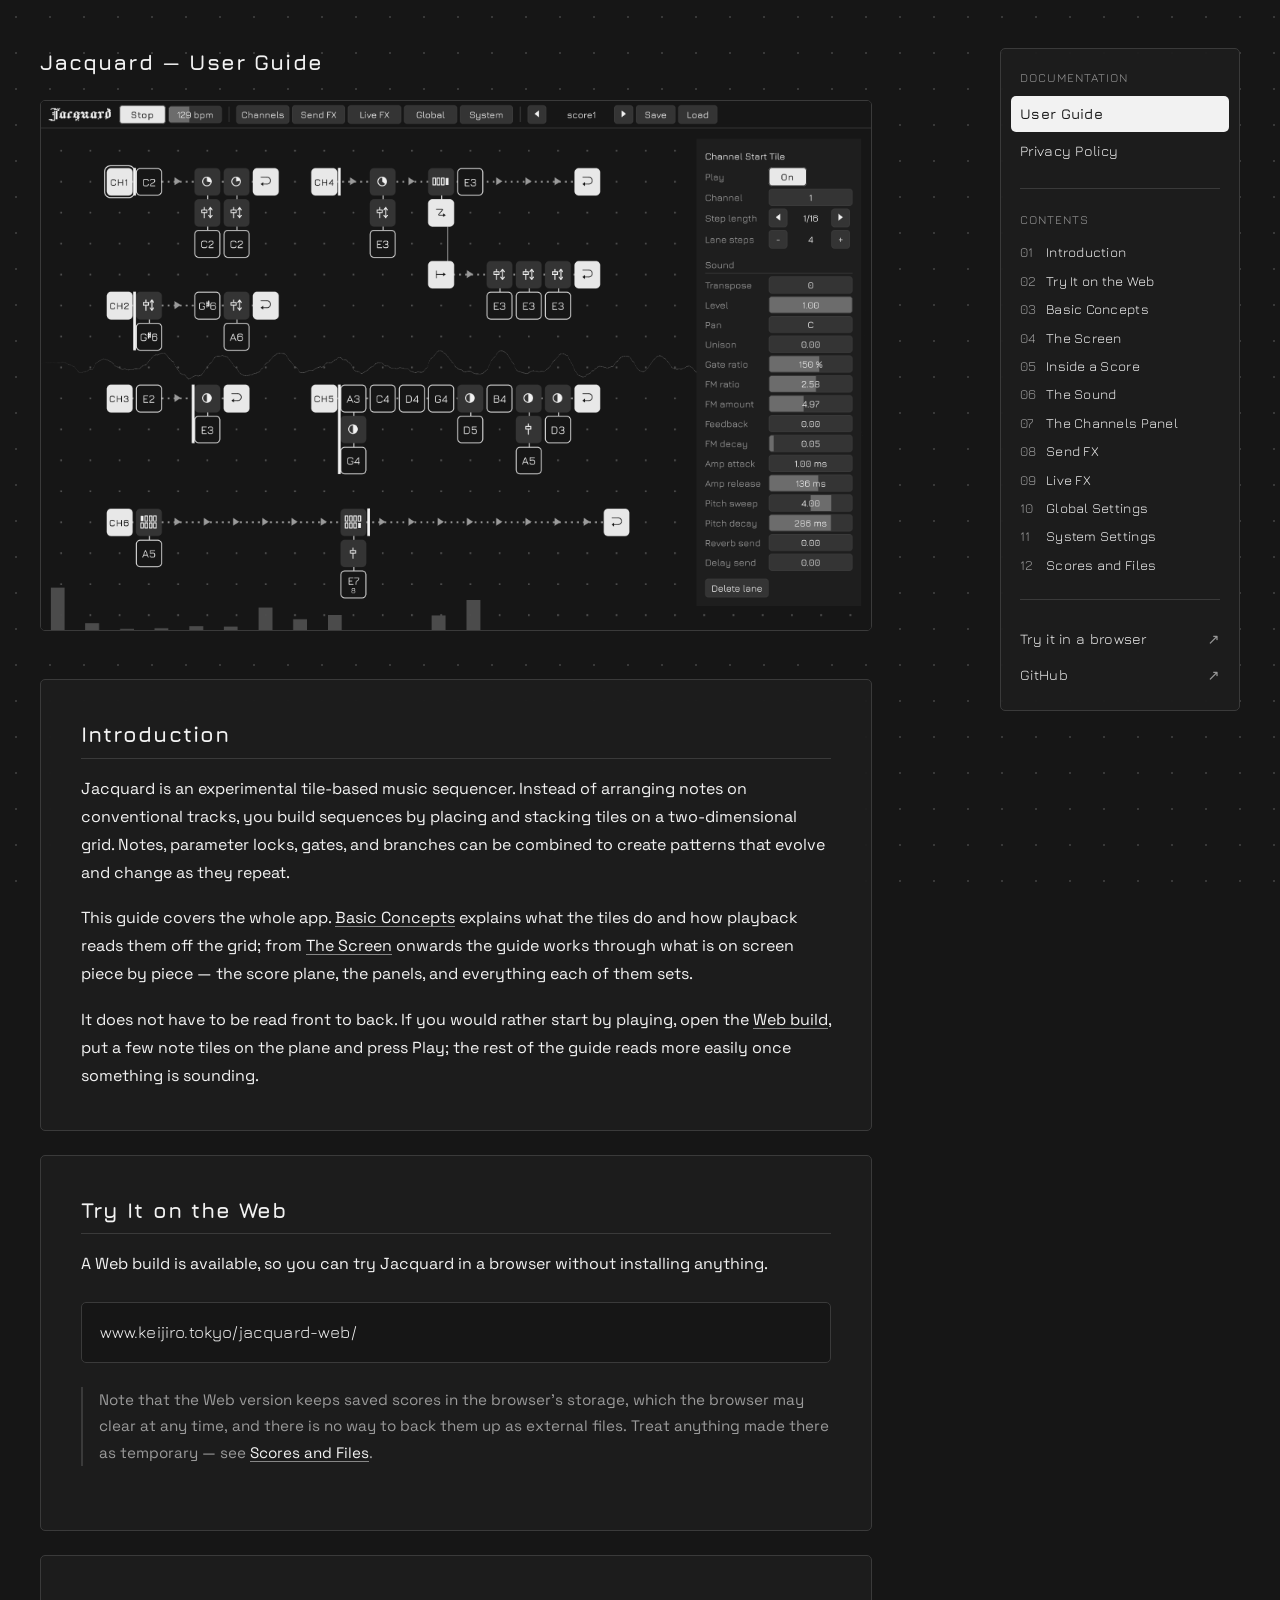
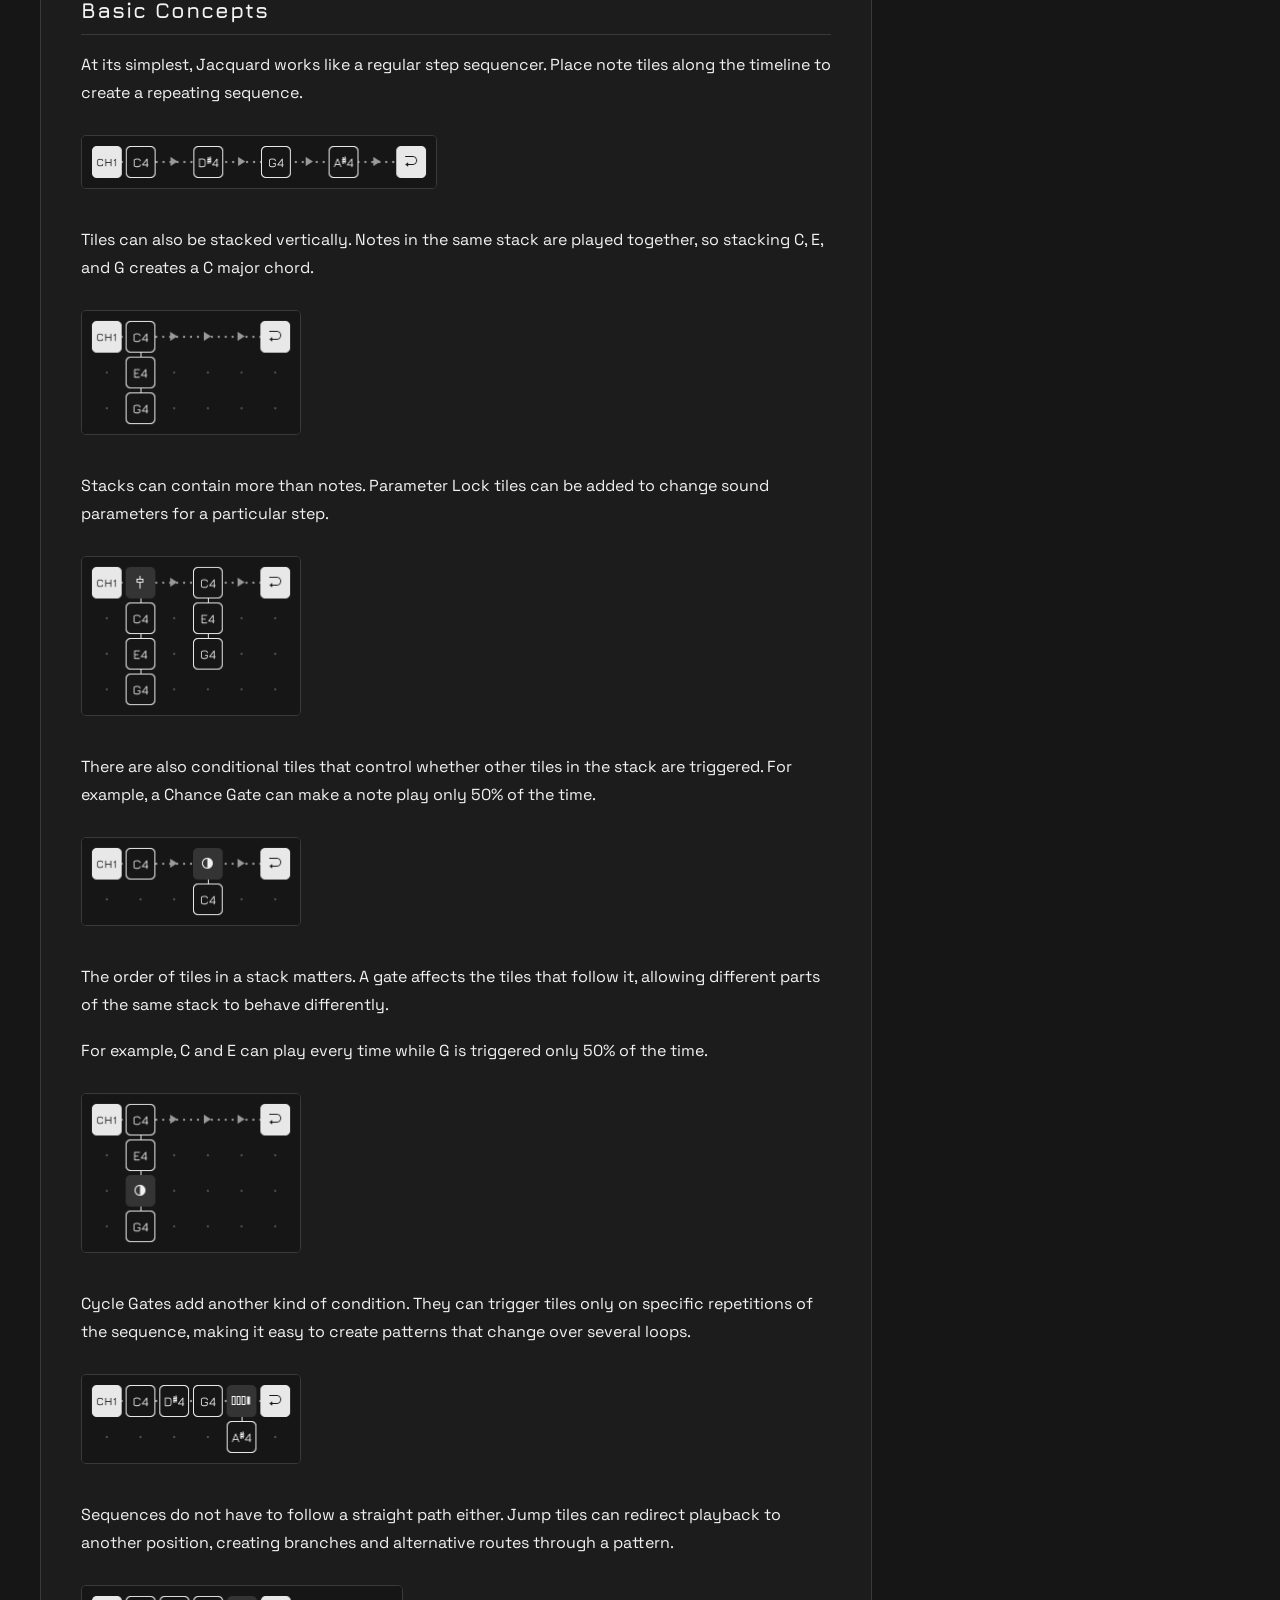
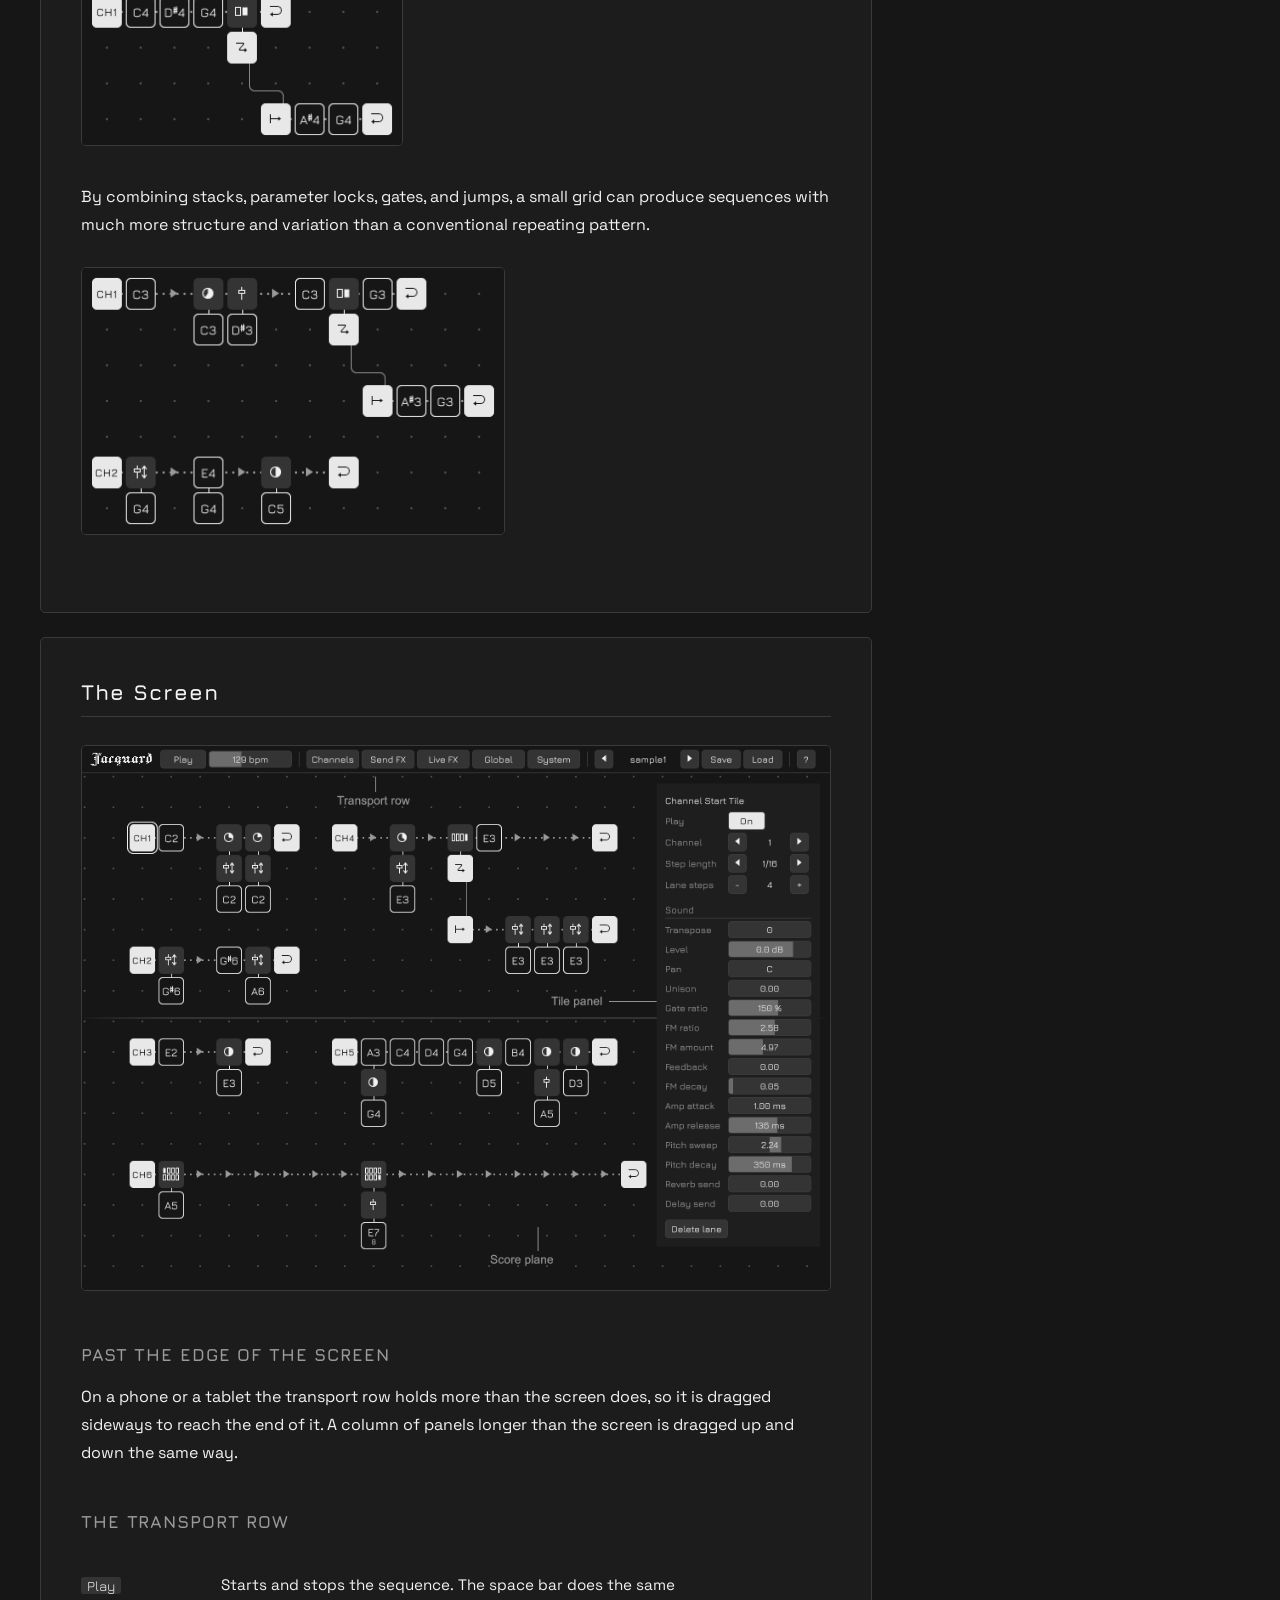
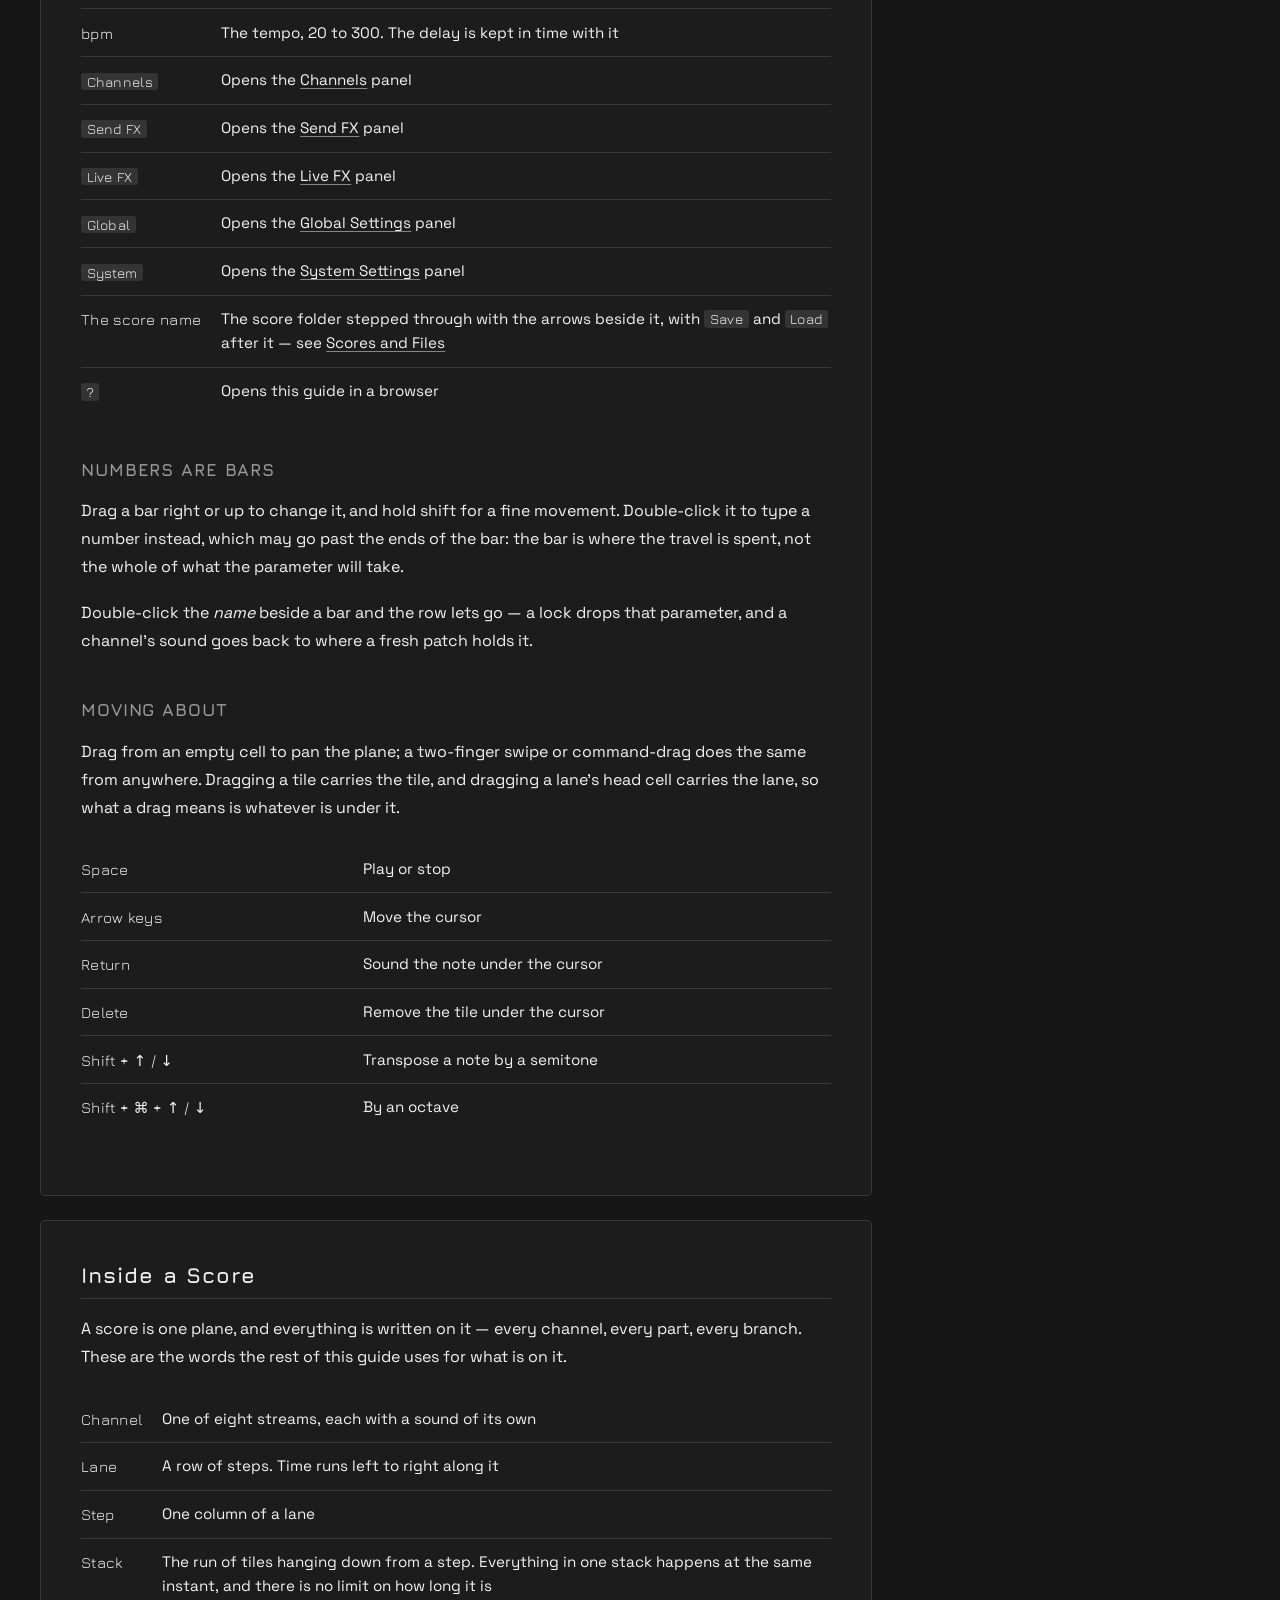
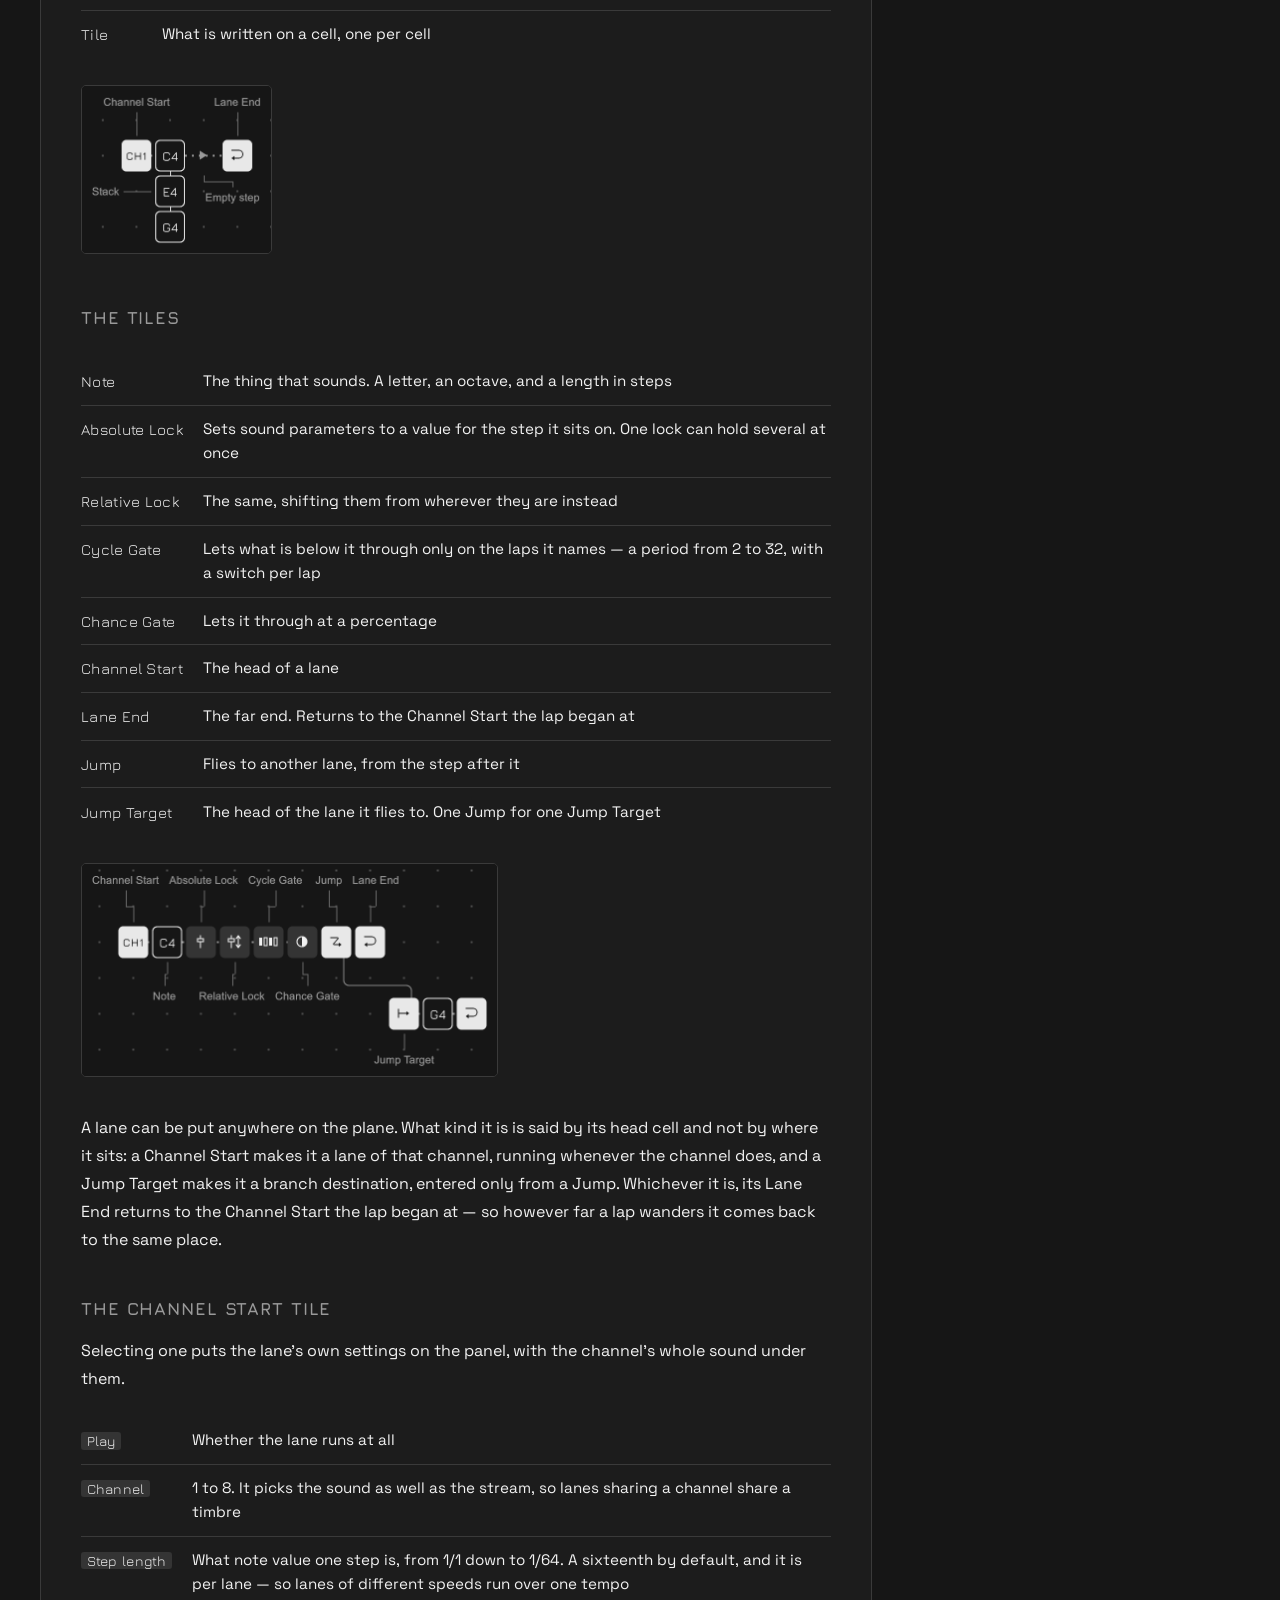
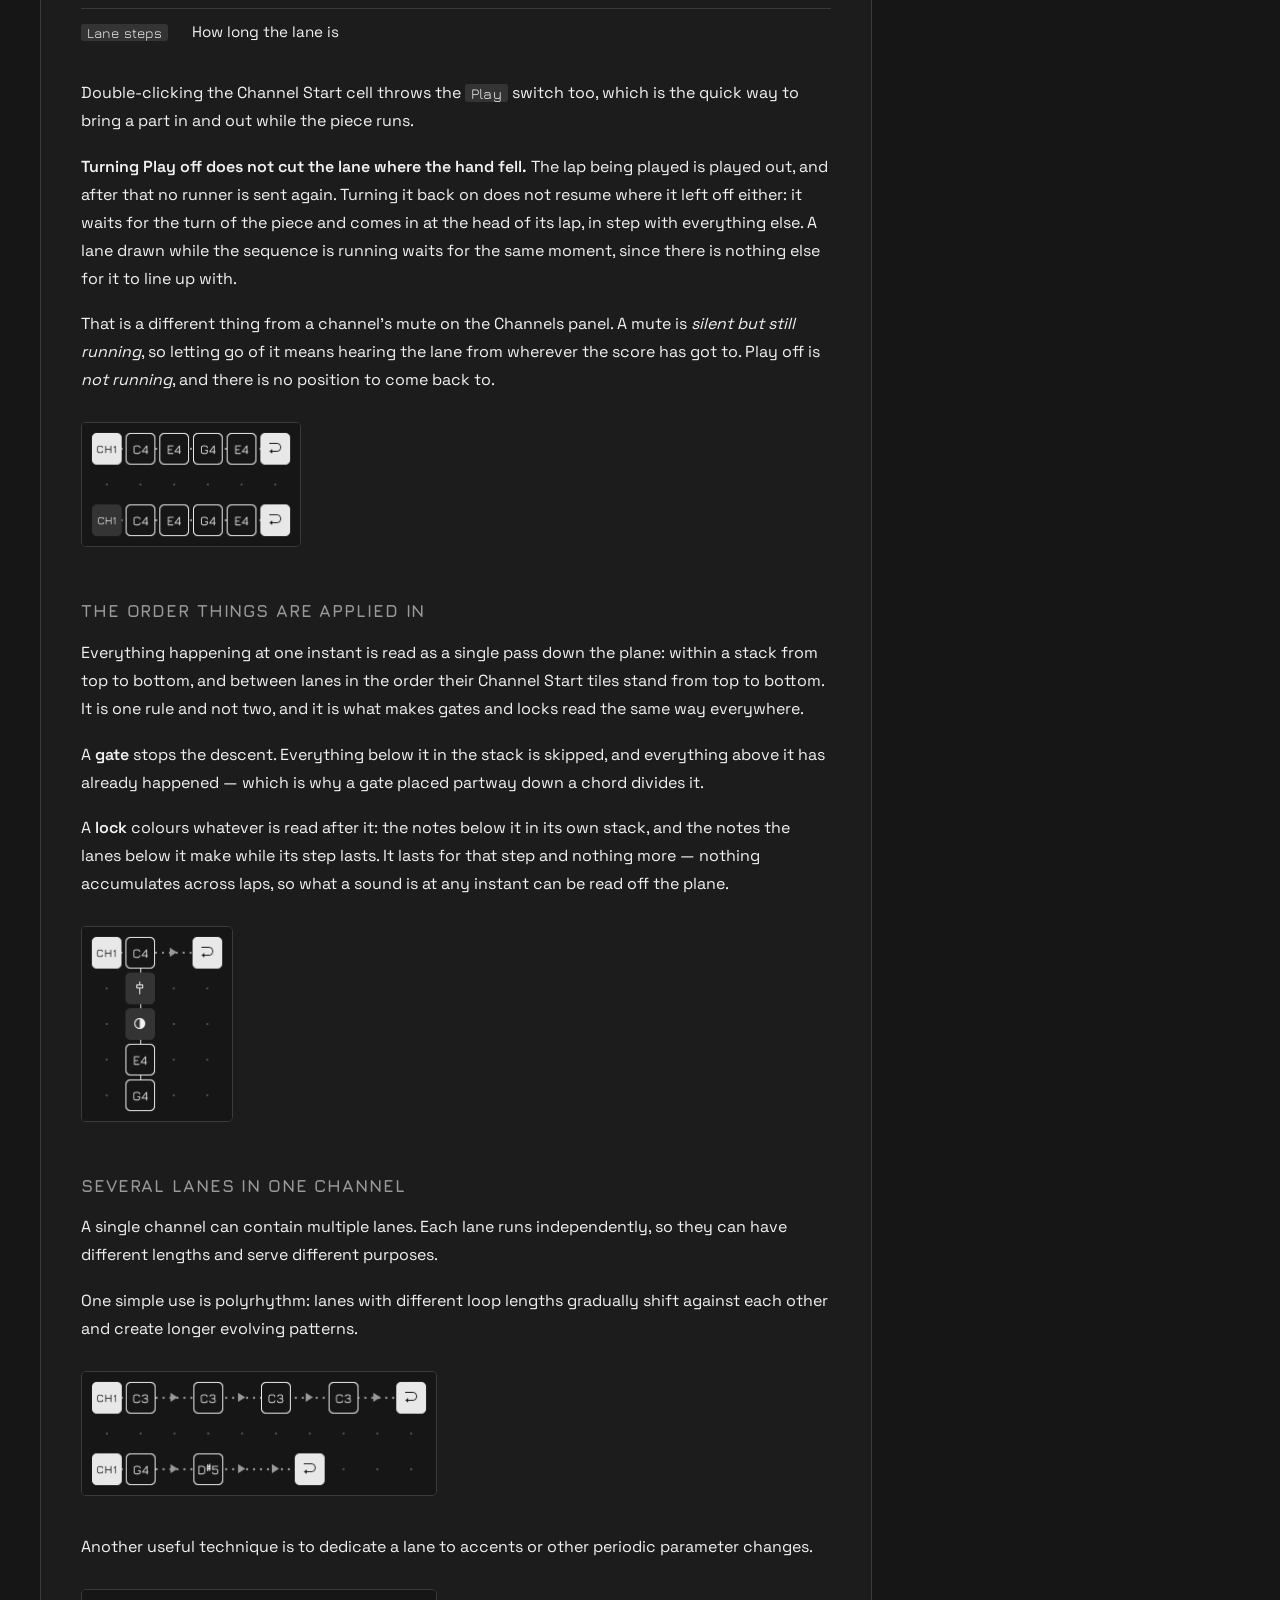
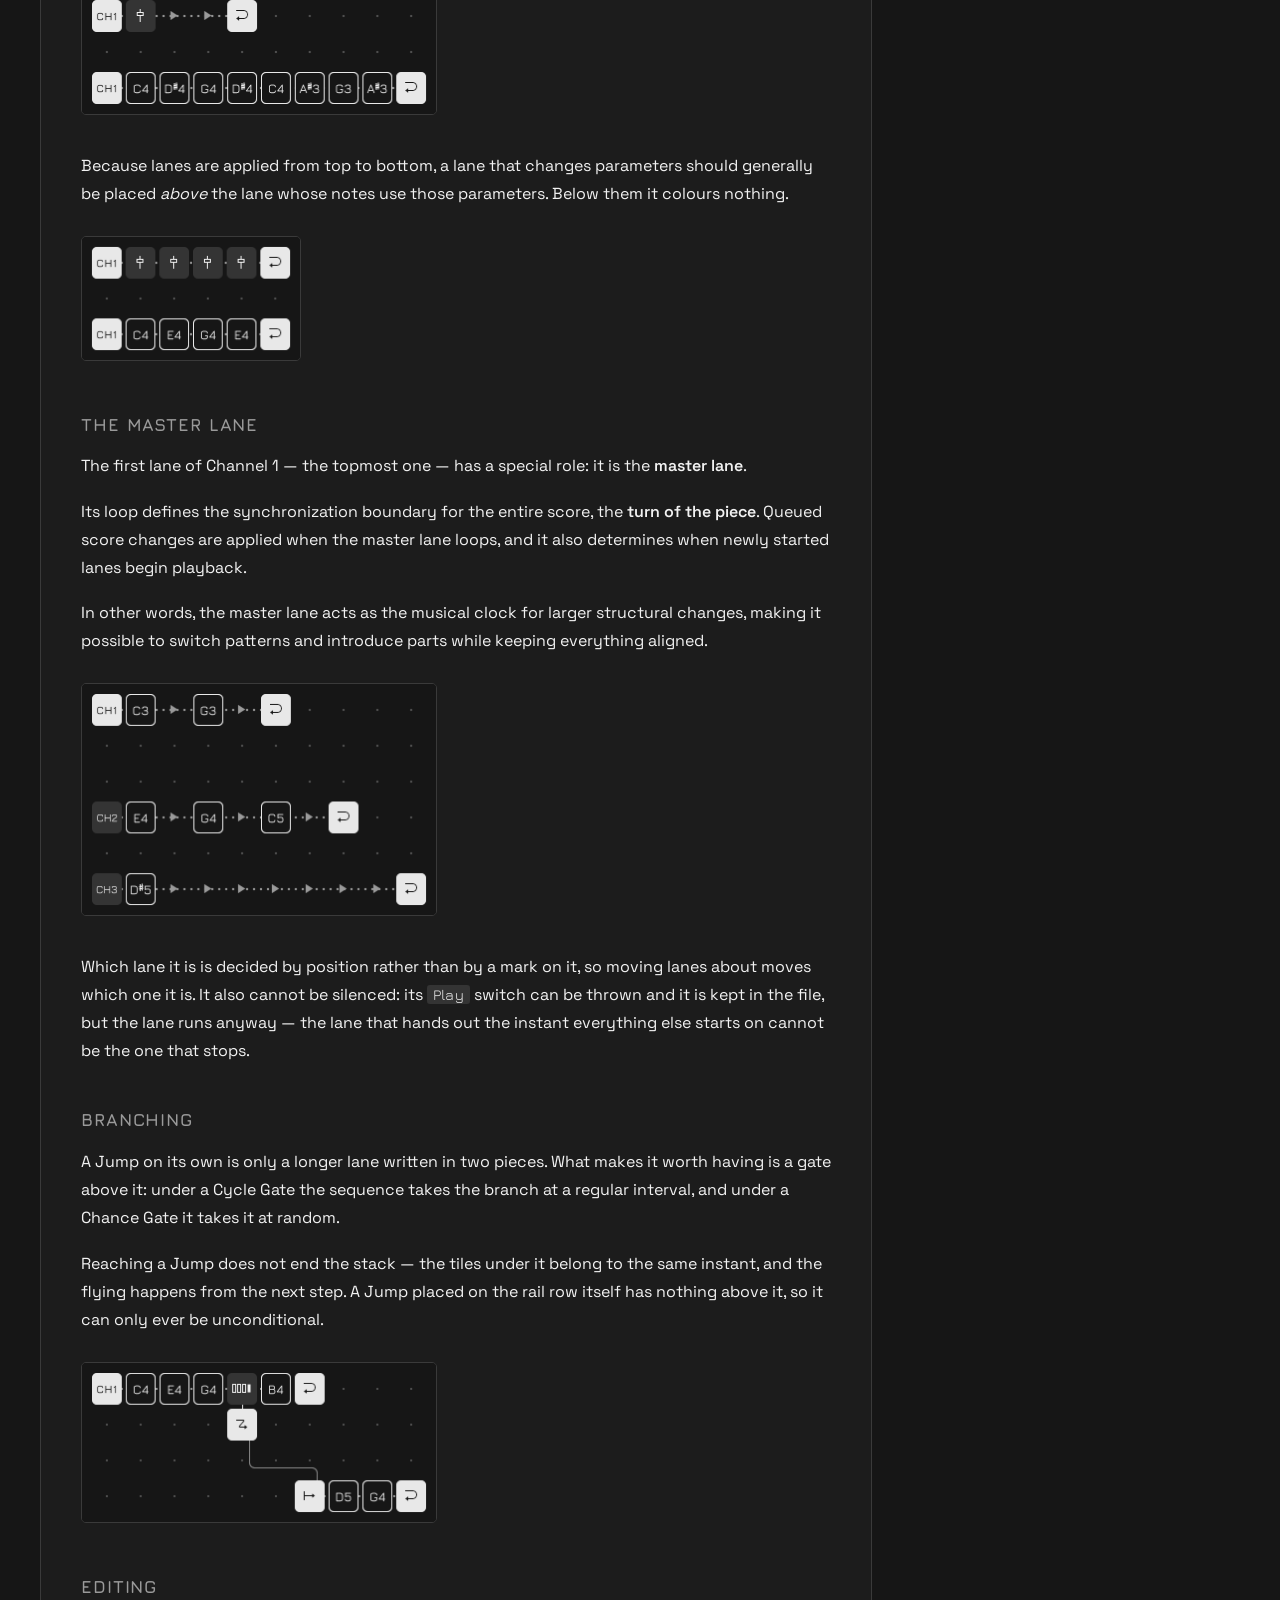
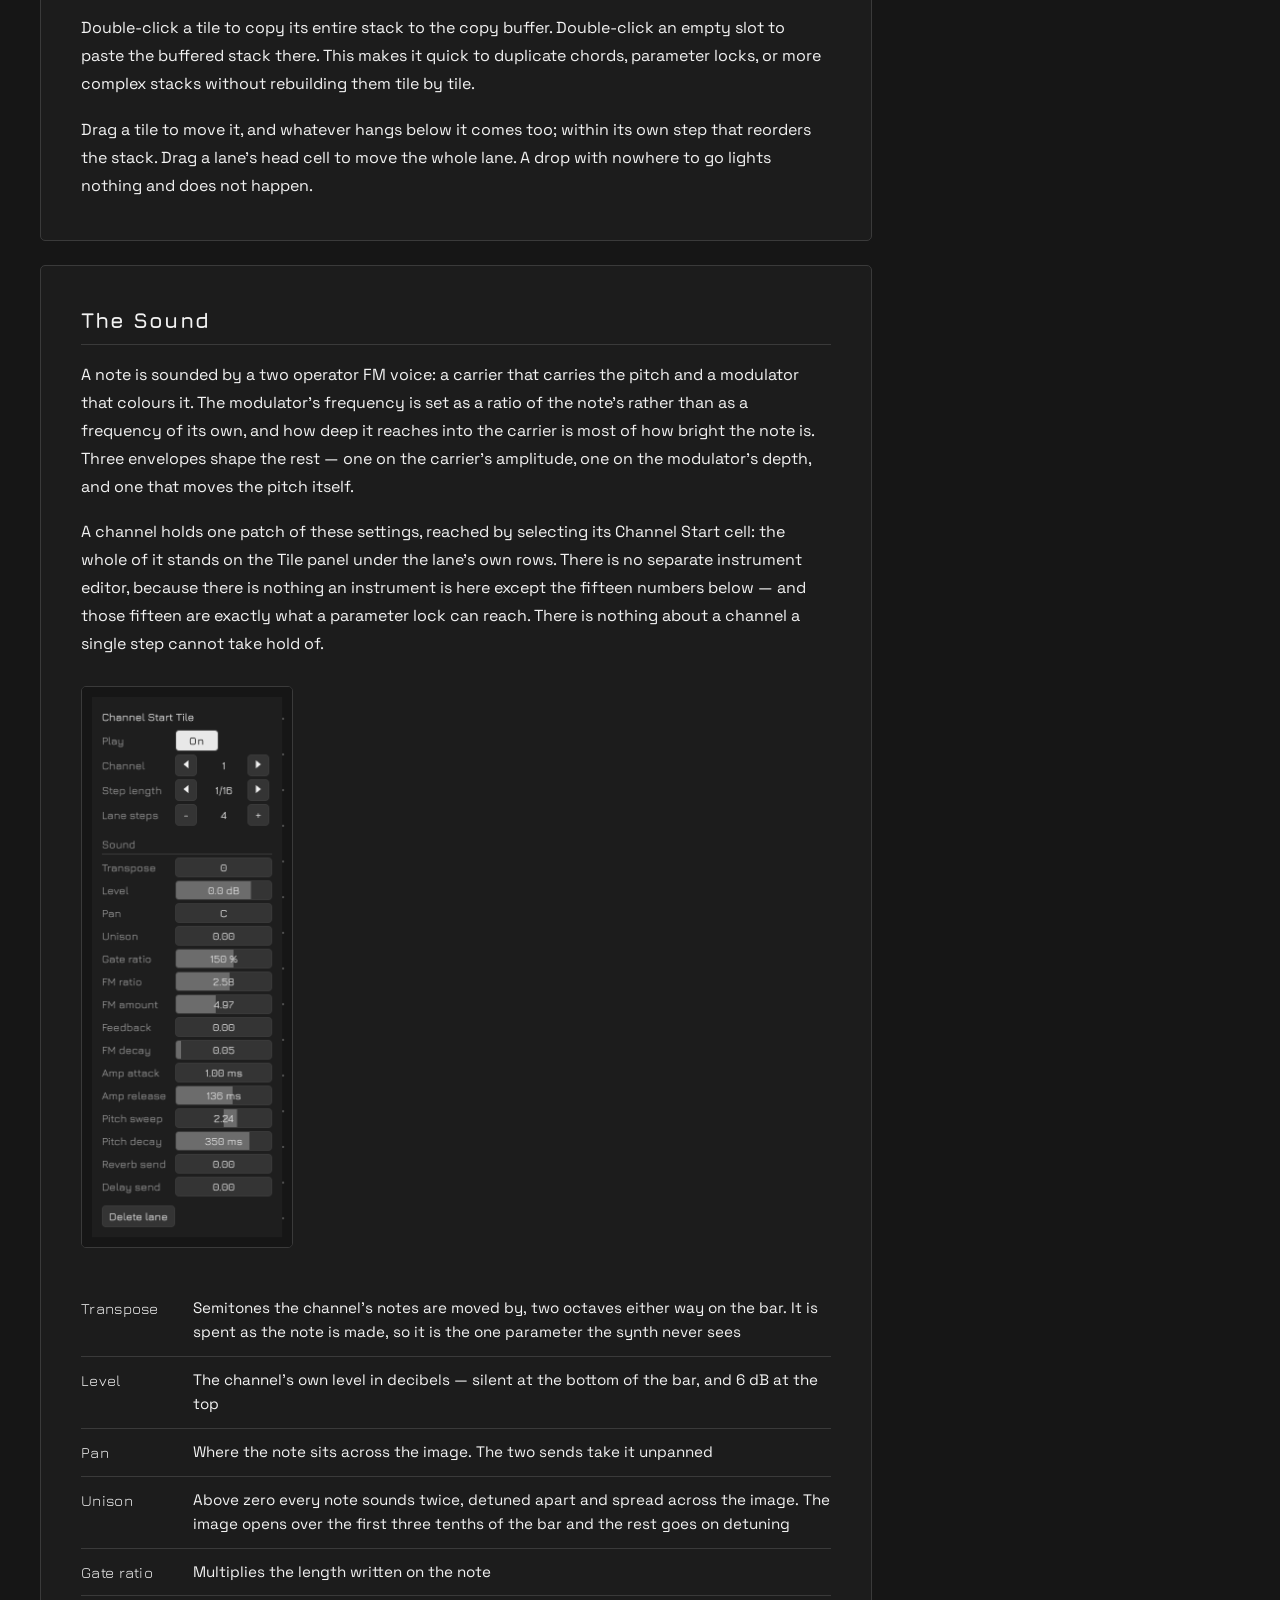
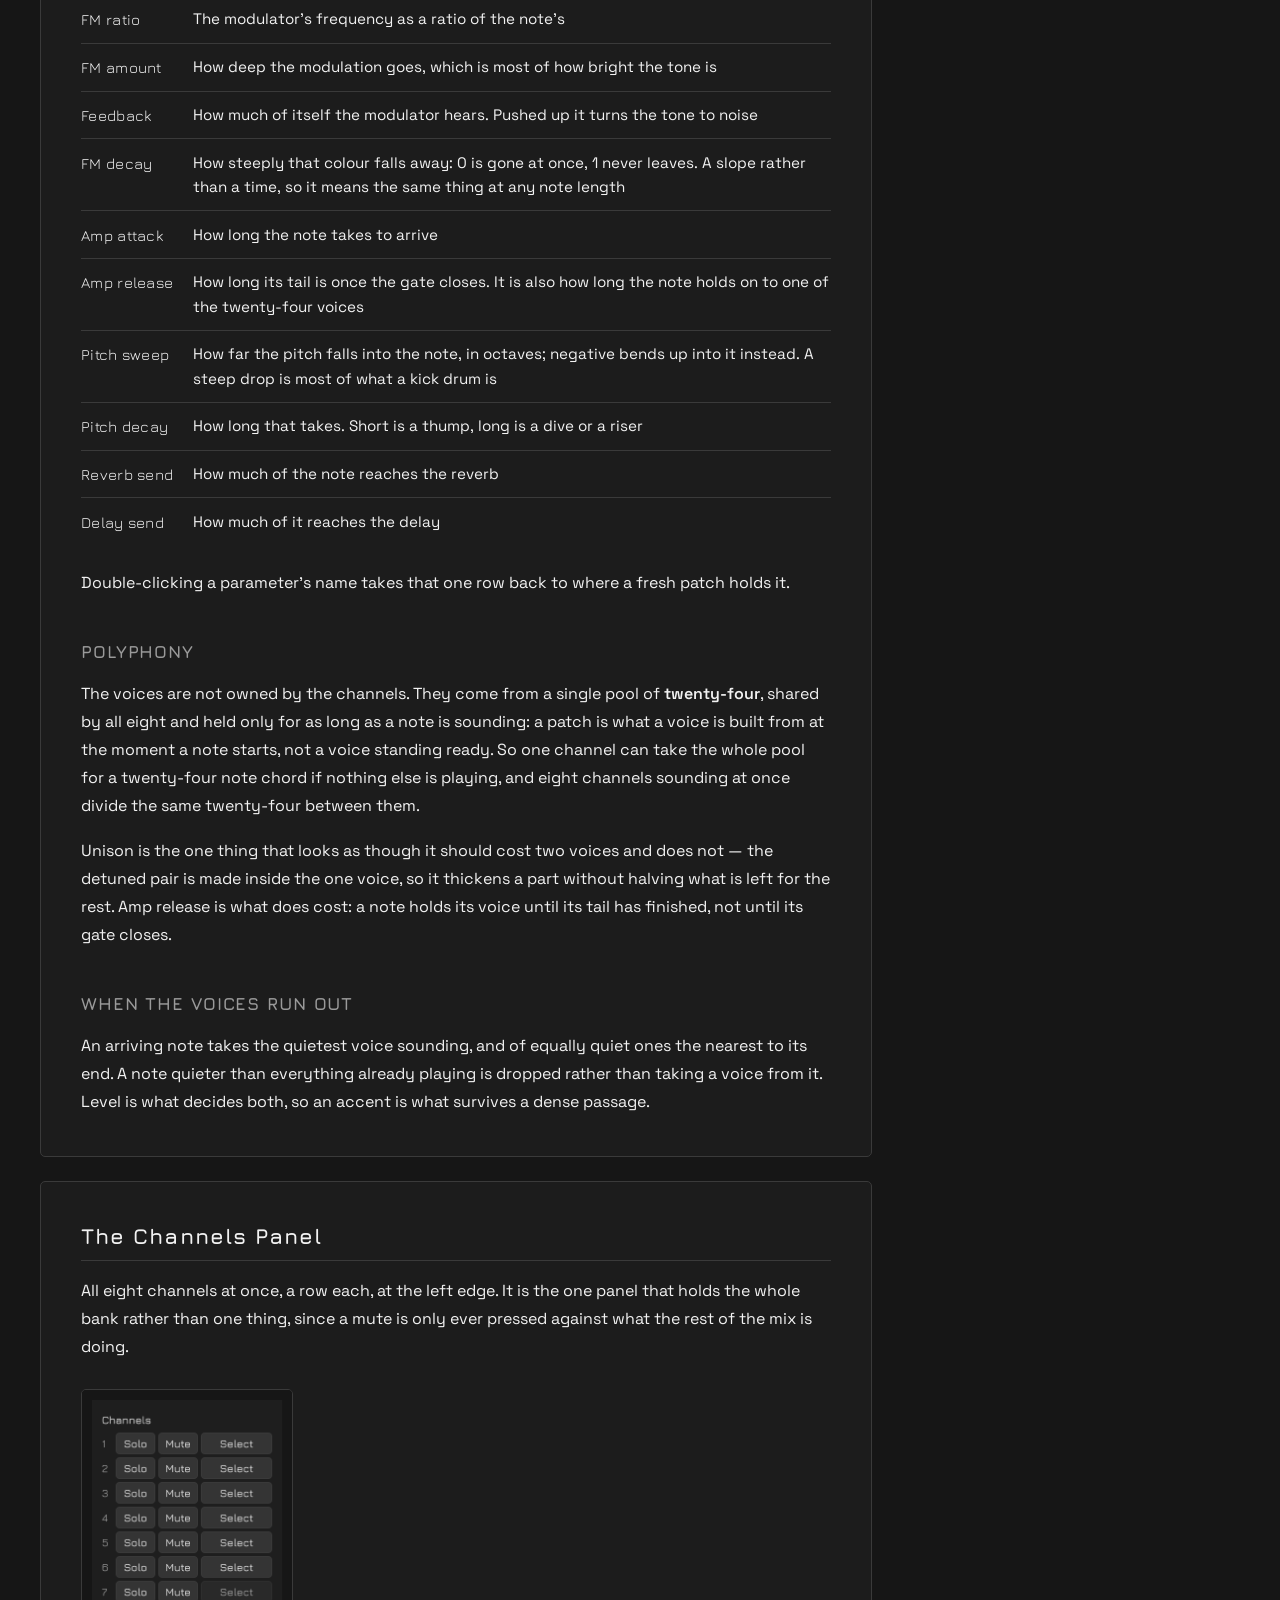
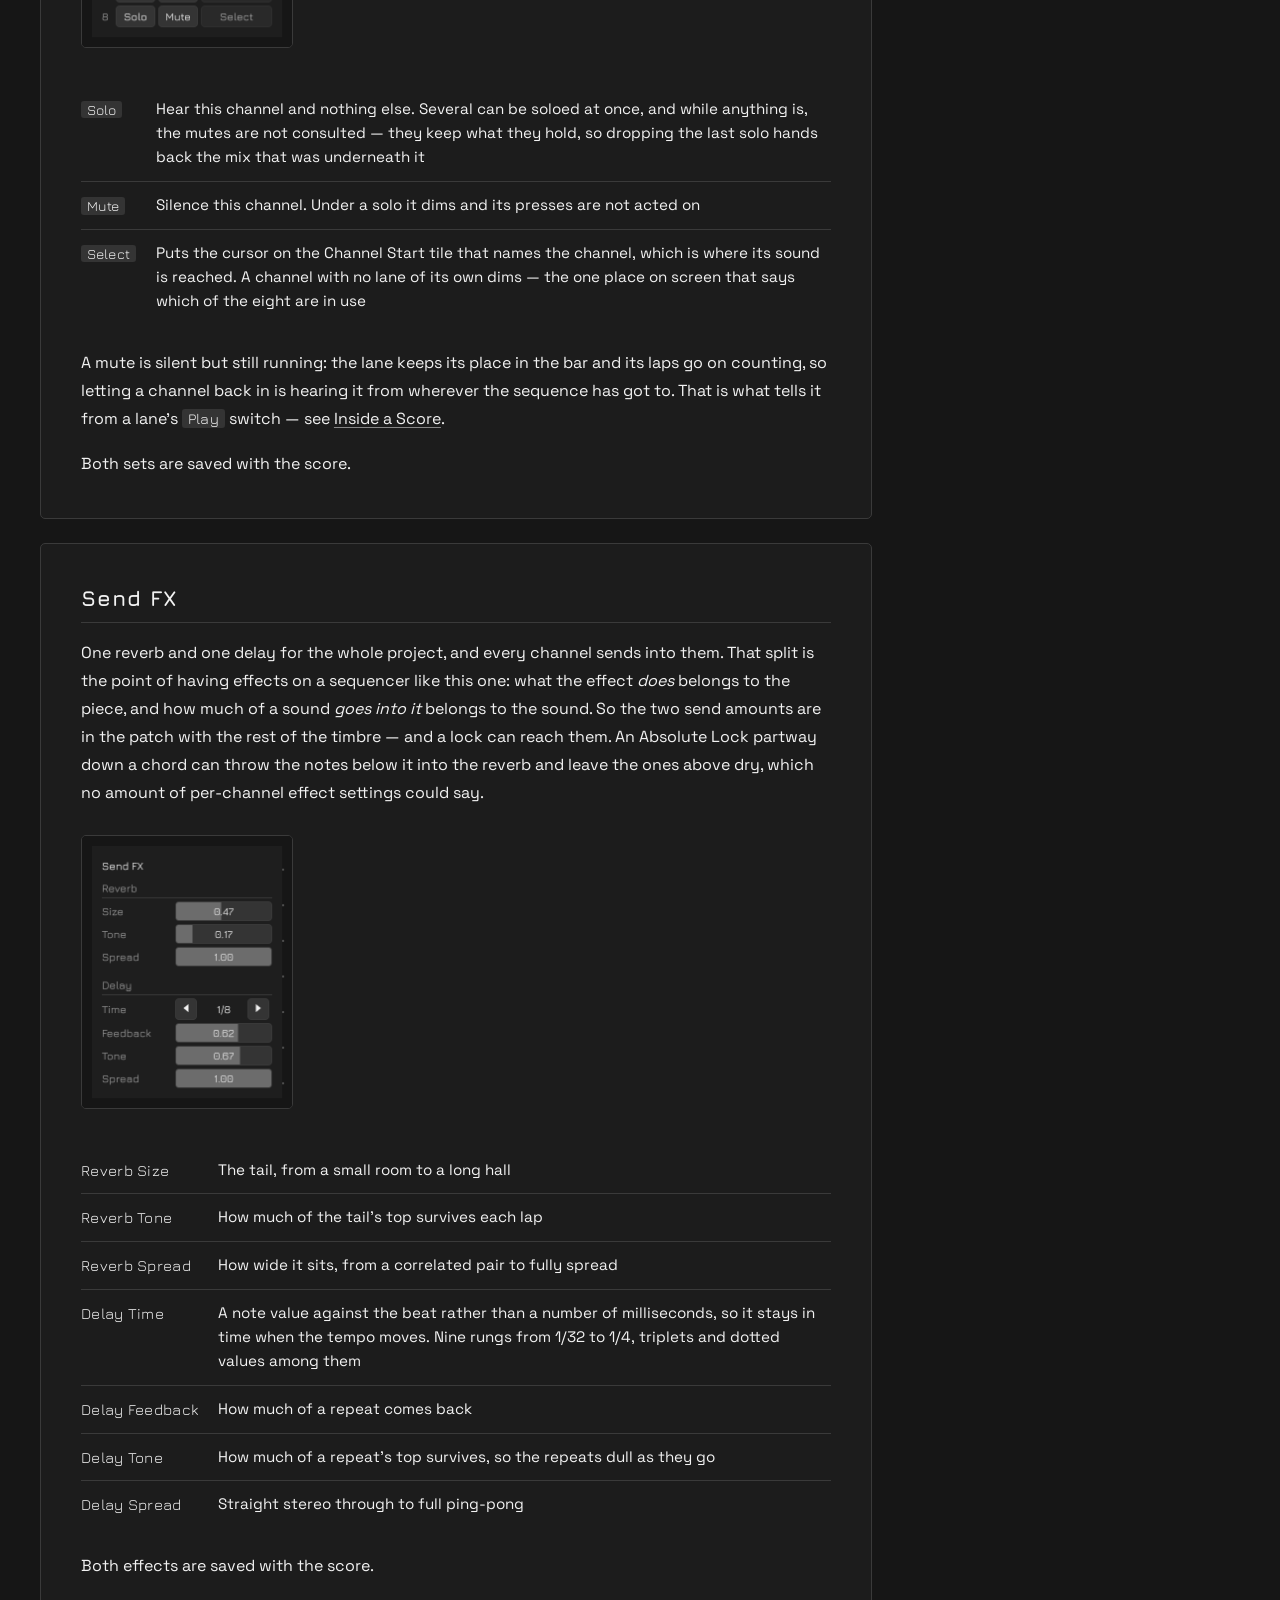
==== commit f7dc1c44: "Take the shipped default out of the Buffer size row and put the iOS screen recording setting in, sin" ====
--- a/index.html
+++ b/index.html
@@ -770,10 +770,11 @@
       <tr>
         <td><span class="ui">Buffer size</span></td>
         <td>Reach for this if the sound bangs or drops out: how long a buffer the audio
-        thread has to fill, from 256 frames — about five milliseconds, which is what the
-        app ships with — up to 1024. A longer buffer survives a busy moment and costs that
-        much delay between a Live FX button and what comes out. It is taken up at the next
-        launch, which the panel says while the two disagree</td>
+        thread has to fill, from 256 frames up to 1024. A longer buffer survives a busy
+        moment and costs that much delay between a Live FX button and what comes out. It
+        is taken up at the next launch, which the panel says while the two disagree. On
+        iOS, set it to 1024 before recording the screen — a shorter buffer can leave the
+        recording's audio track broken</td>
       </tr>
       <tr>
         <td><span class="ui">Stage Mode</span></td>
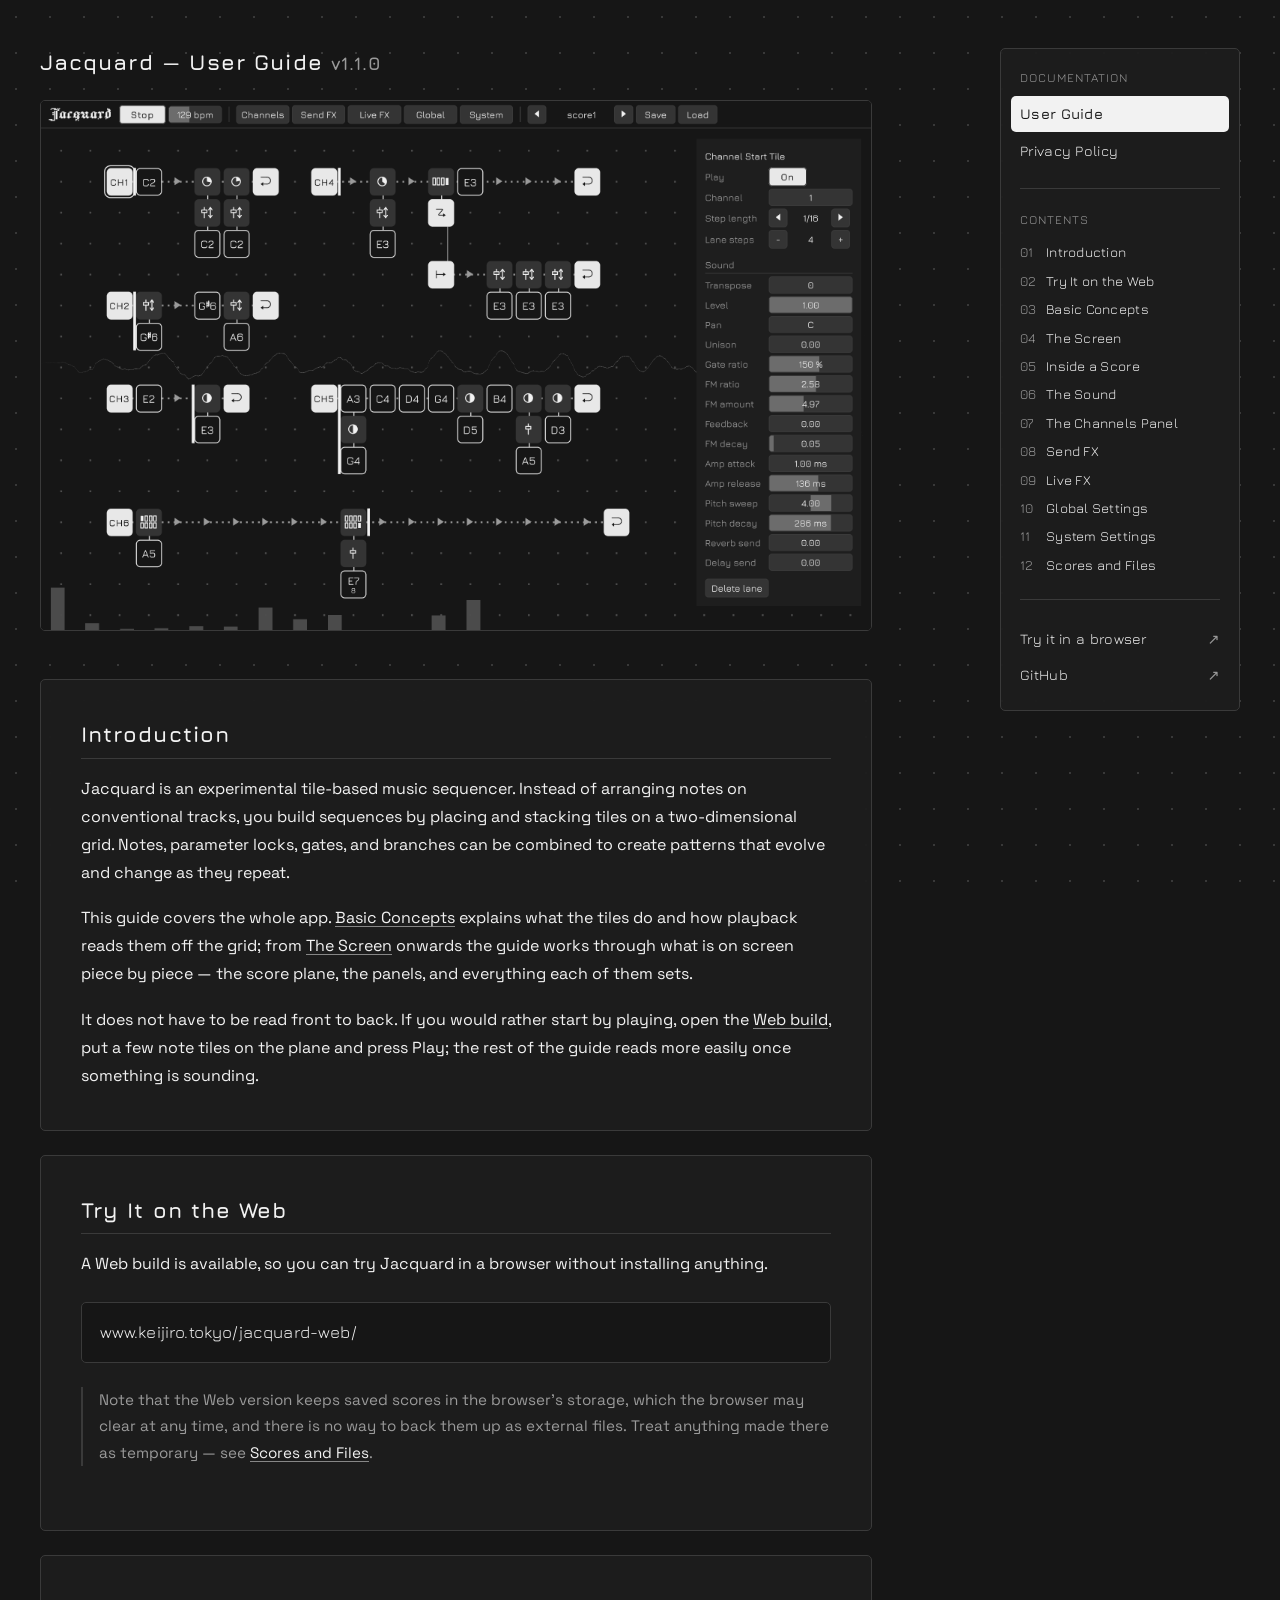
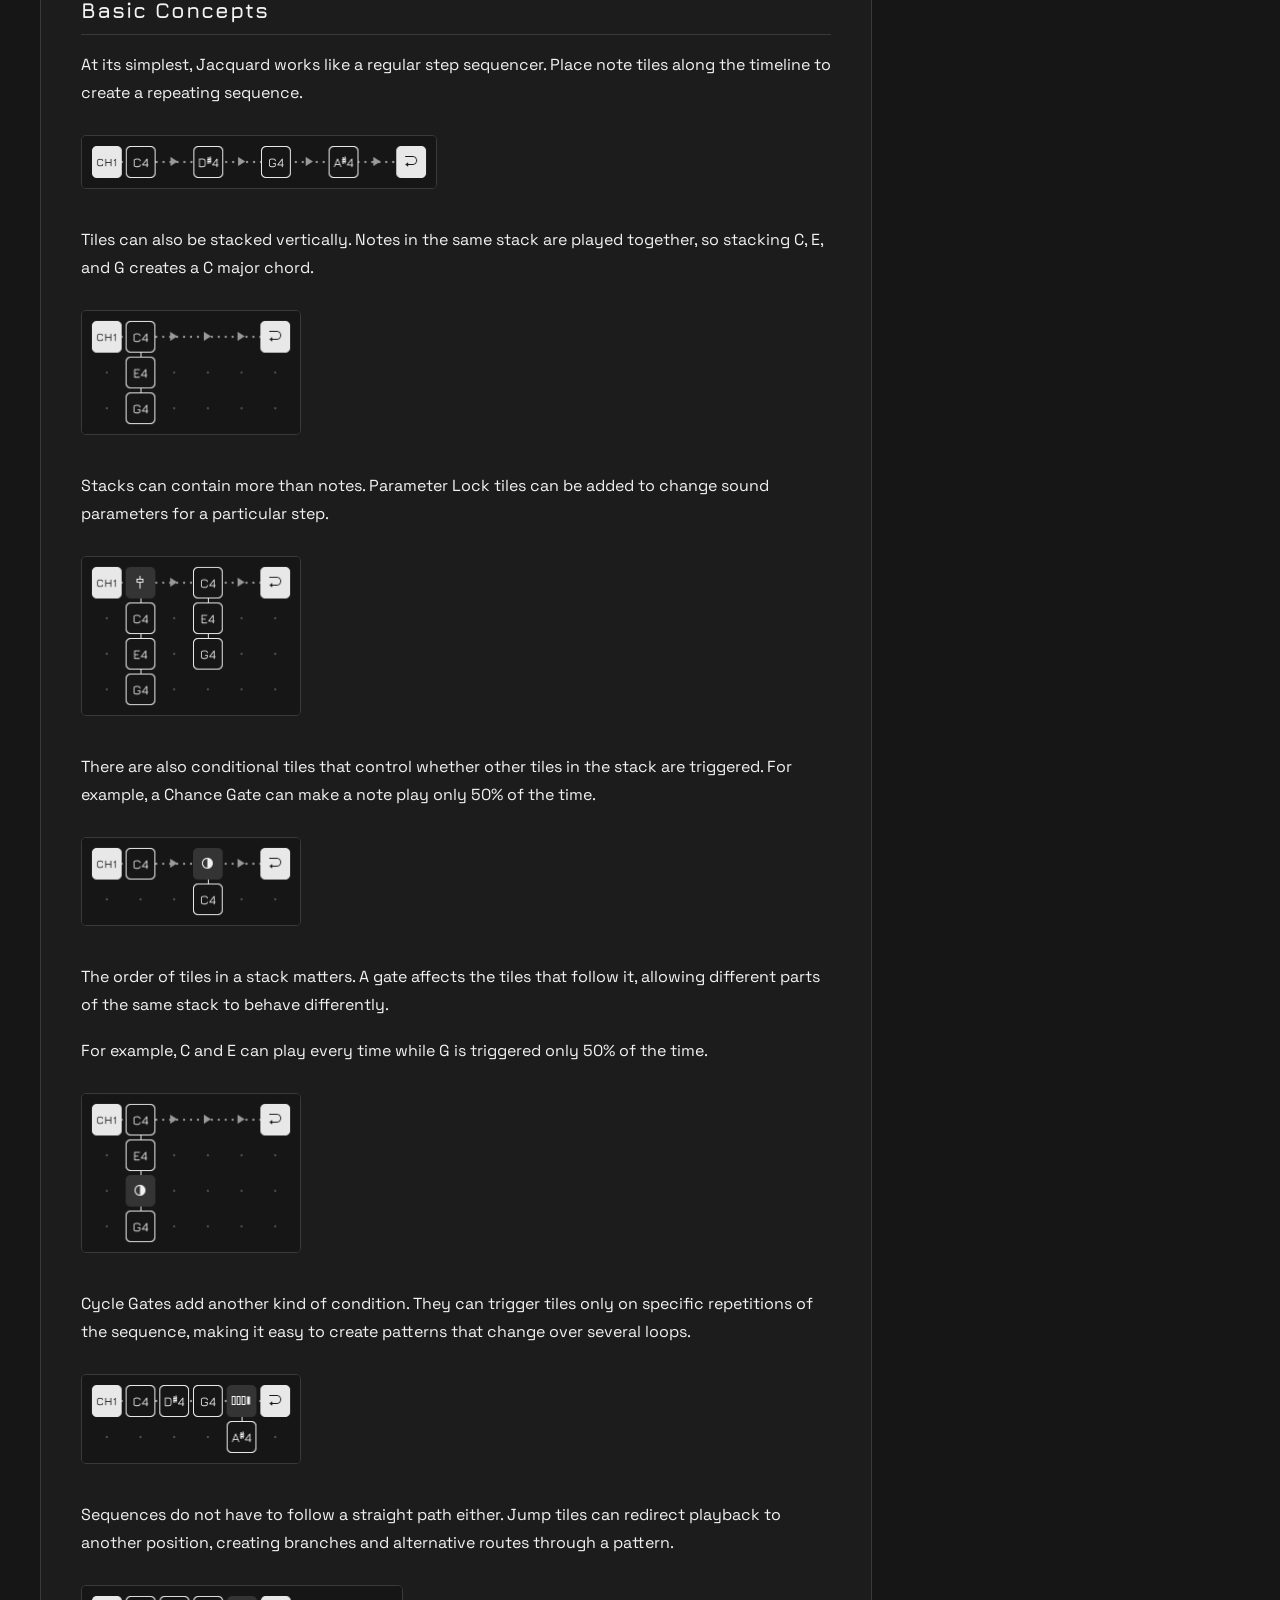
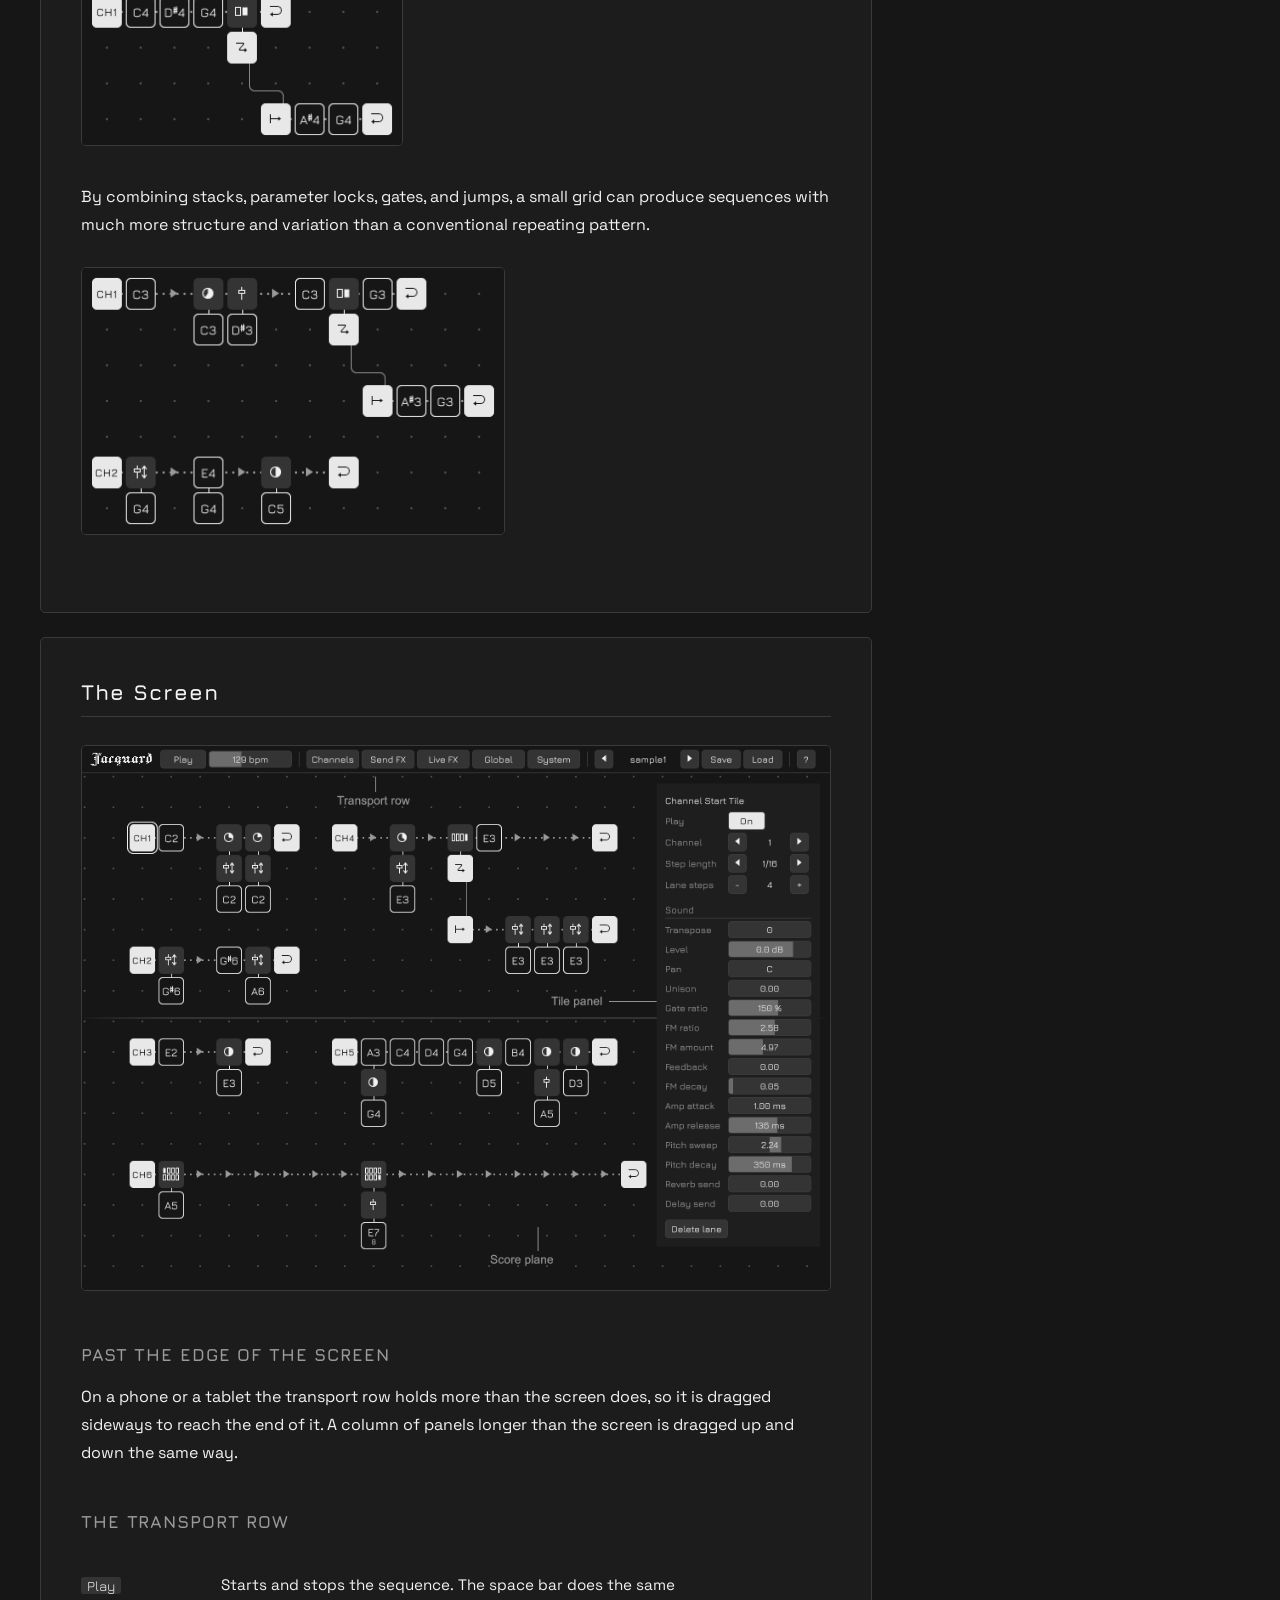
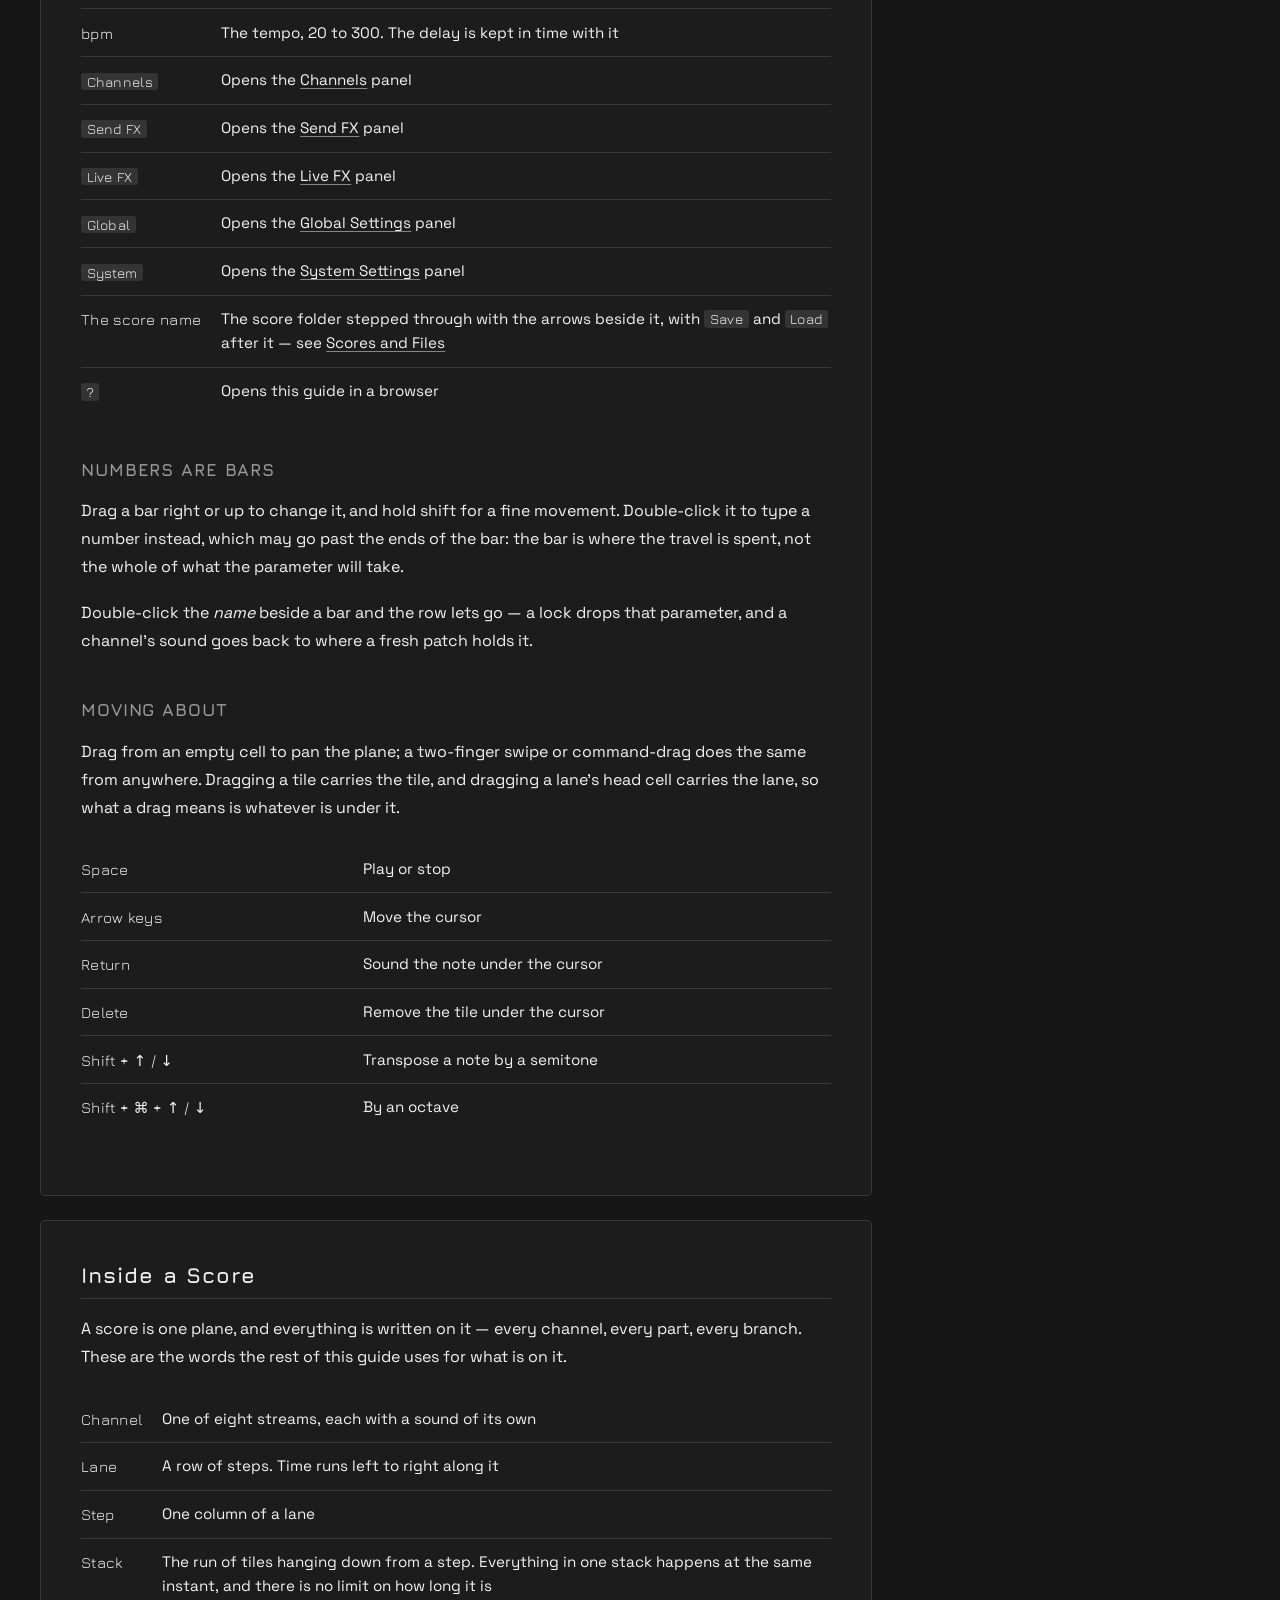
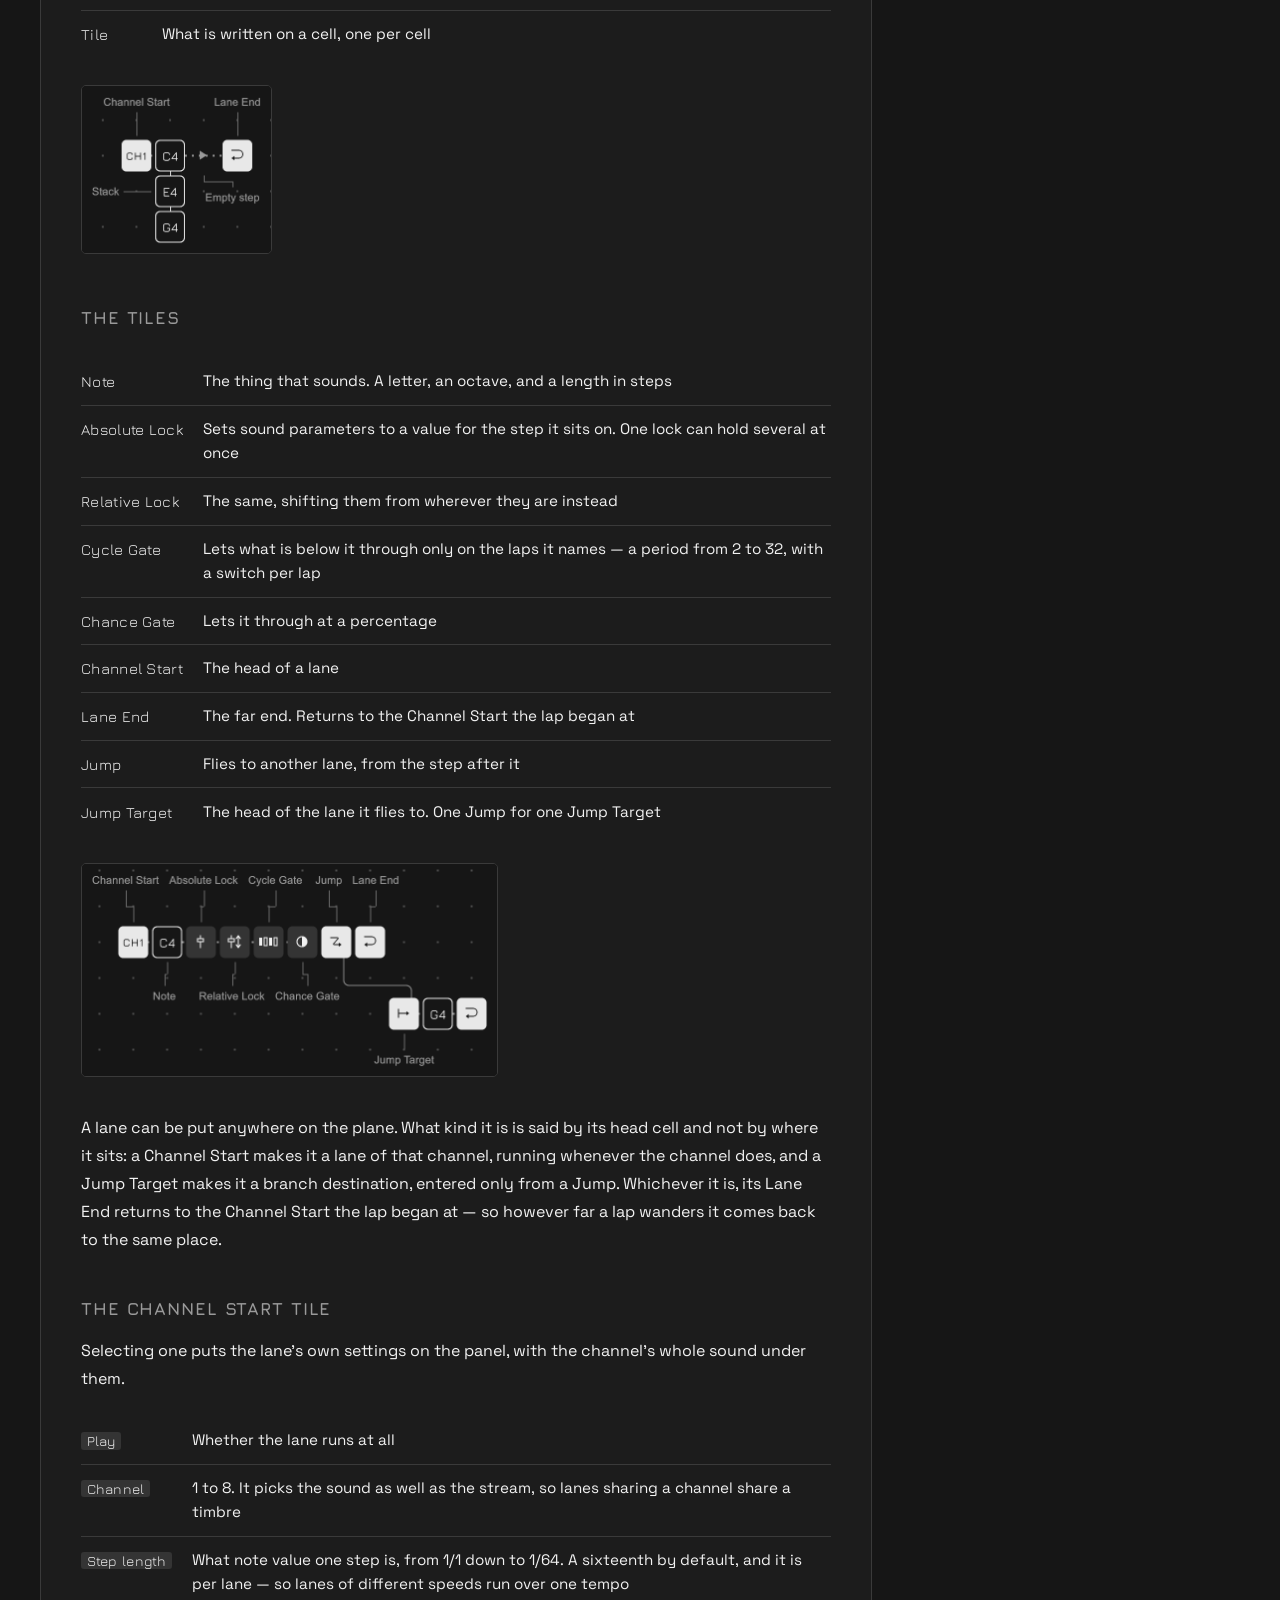
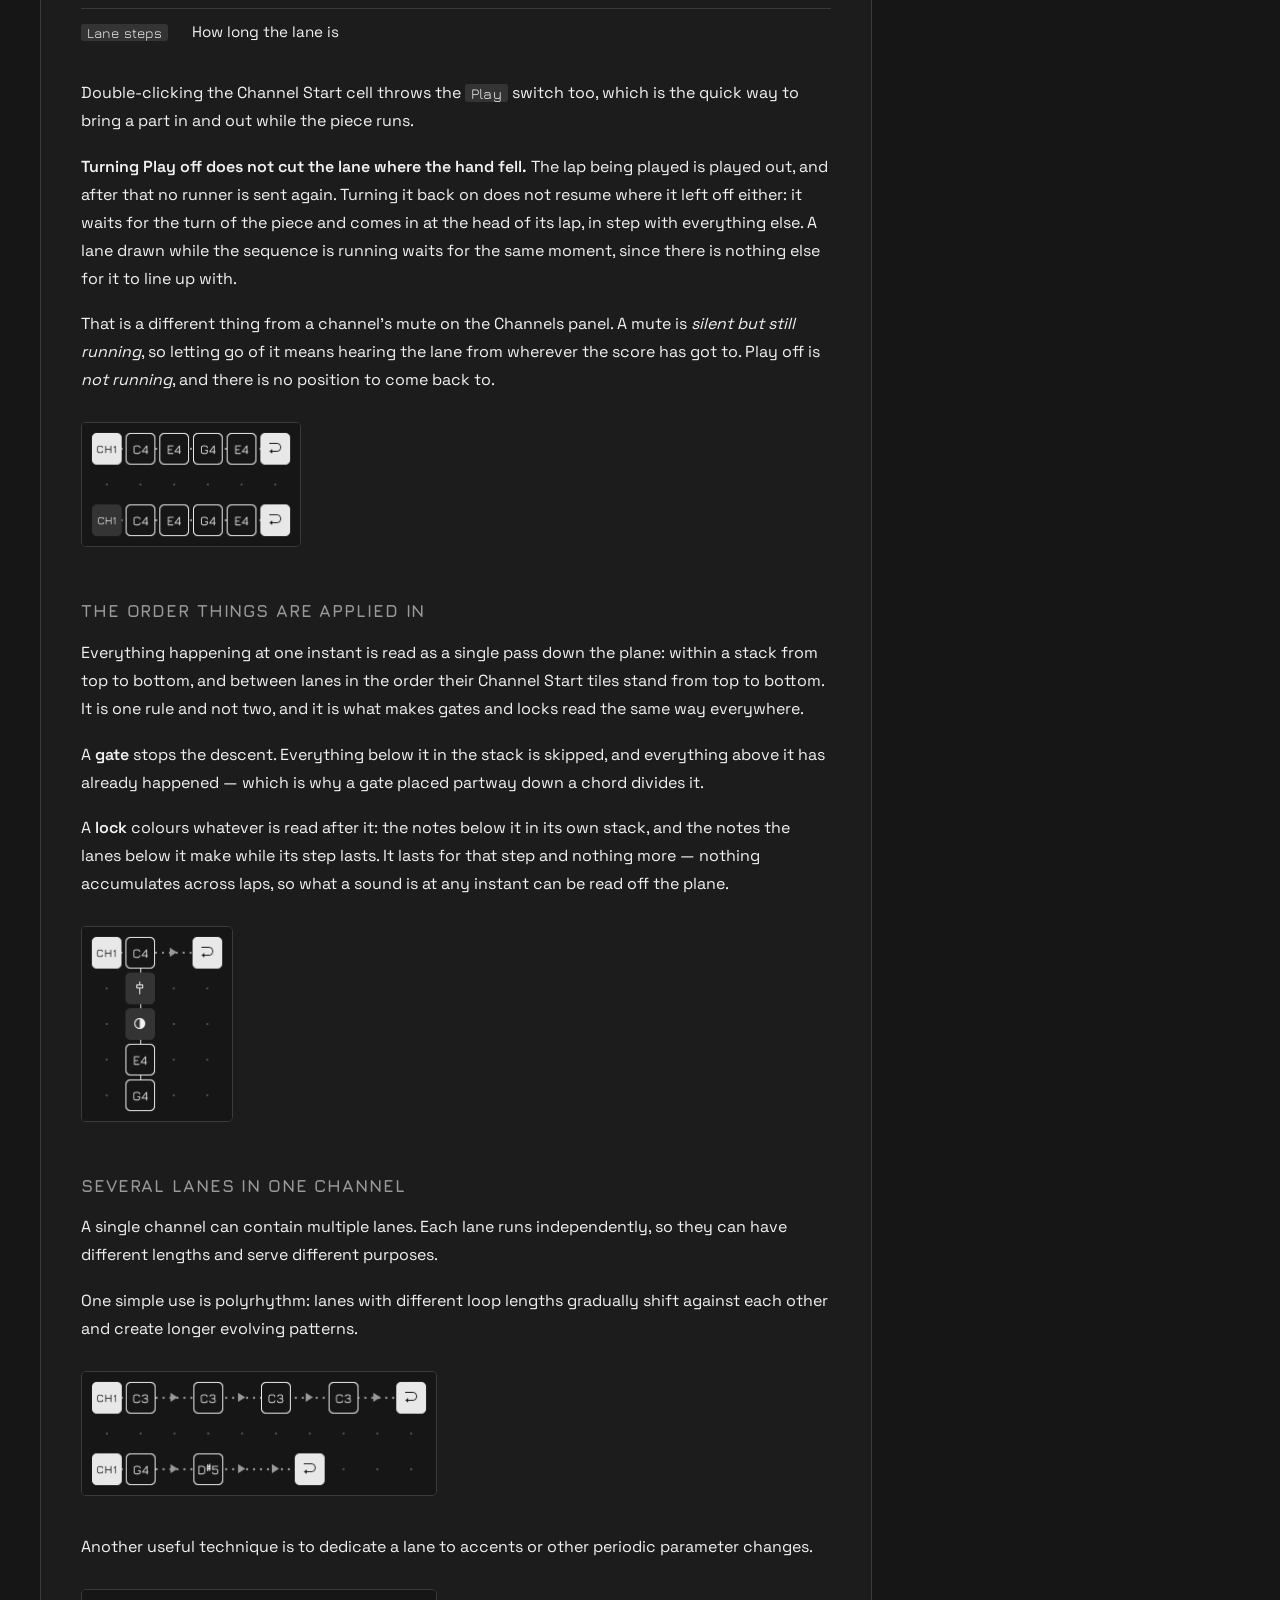
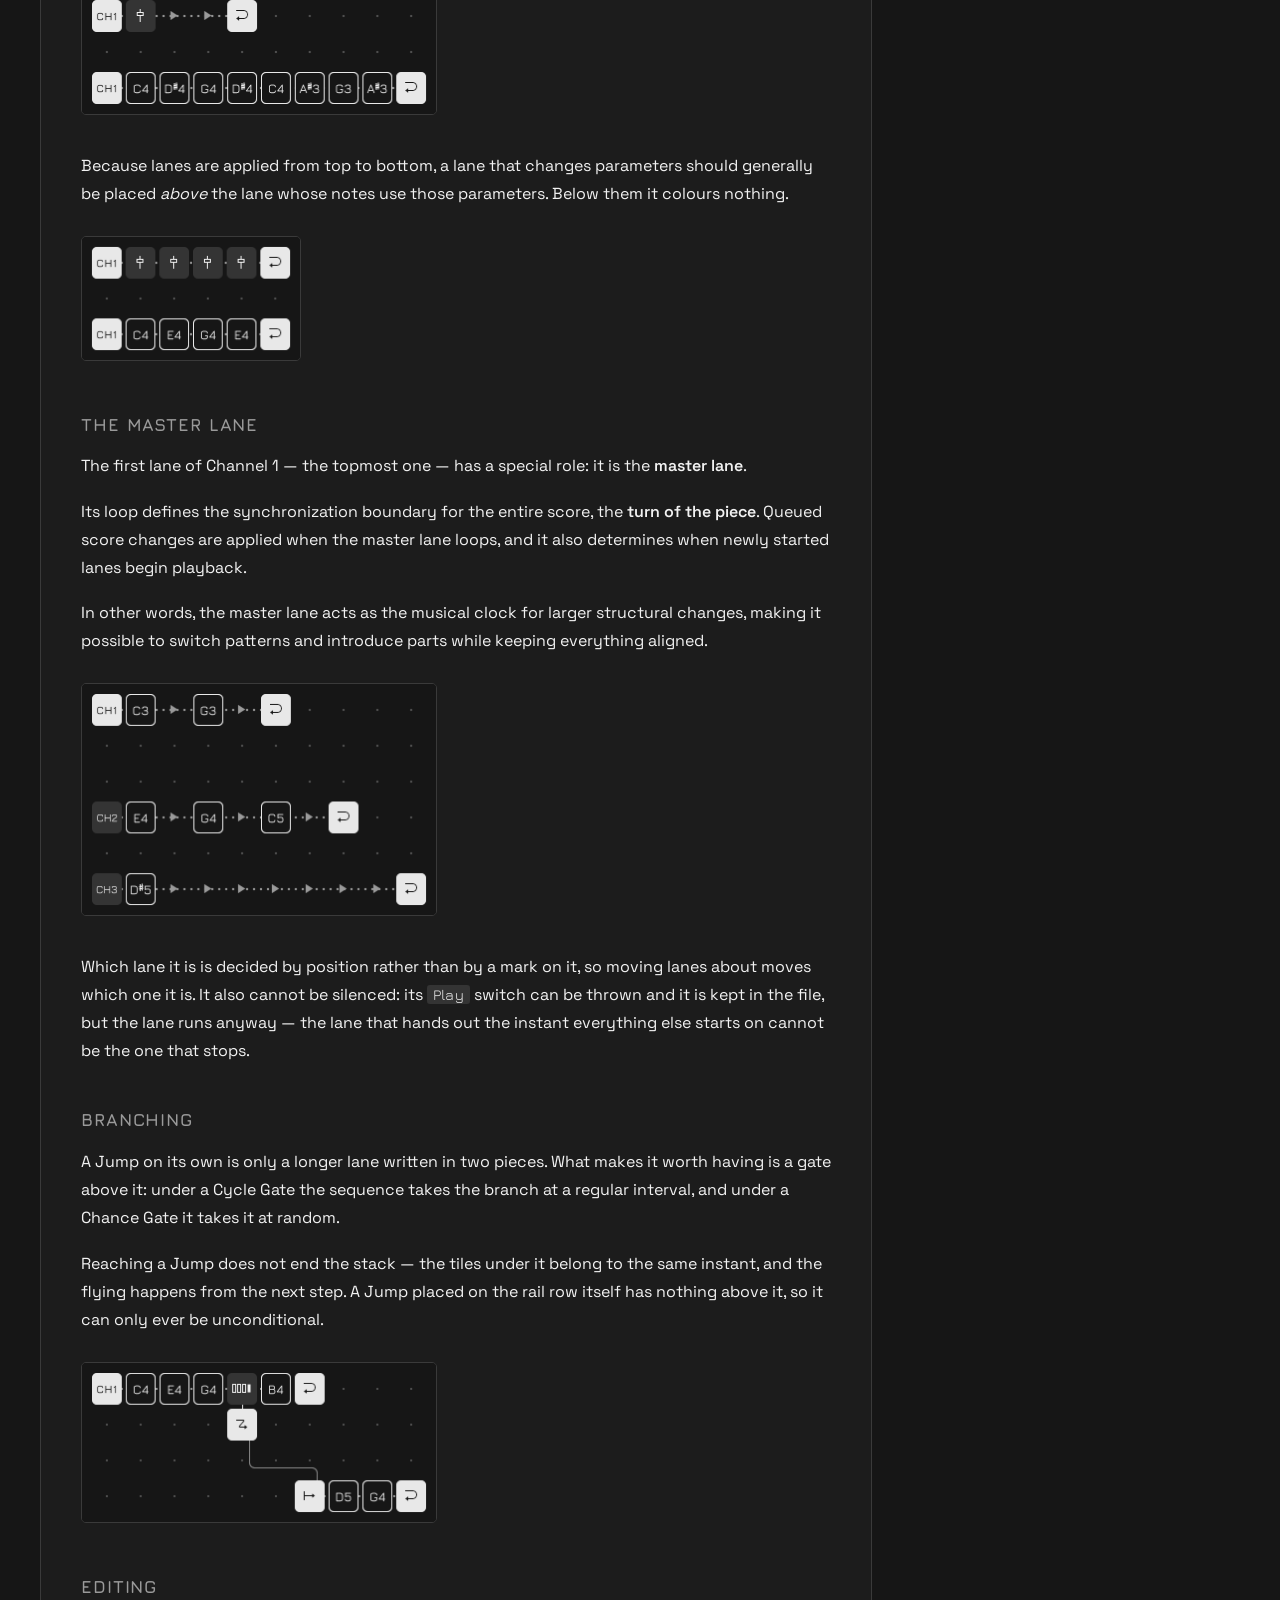
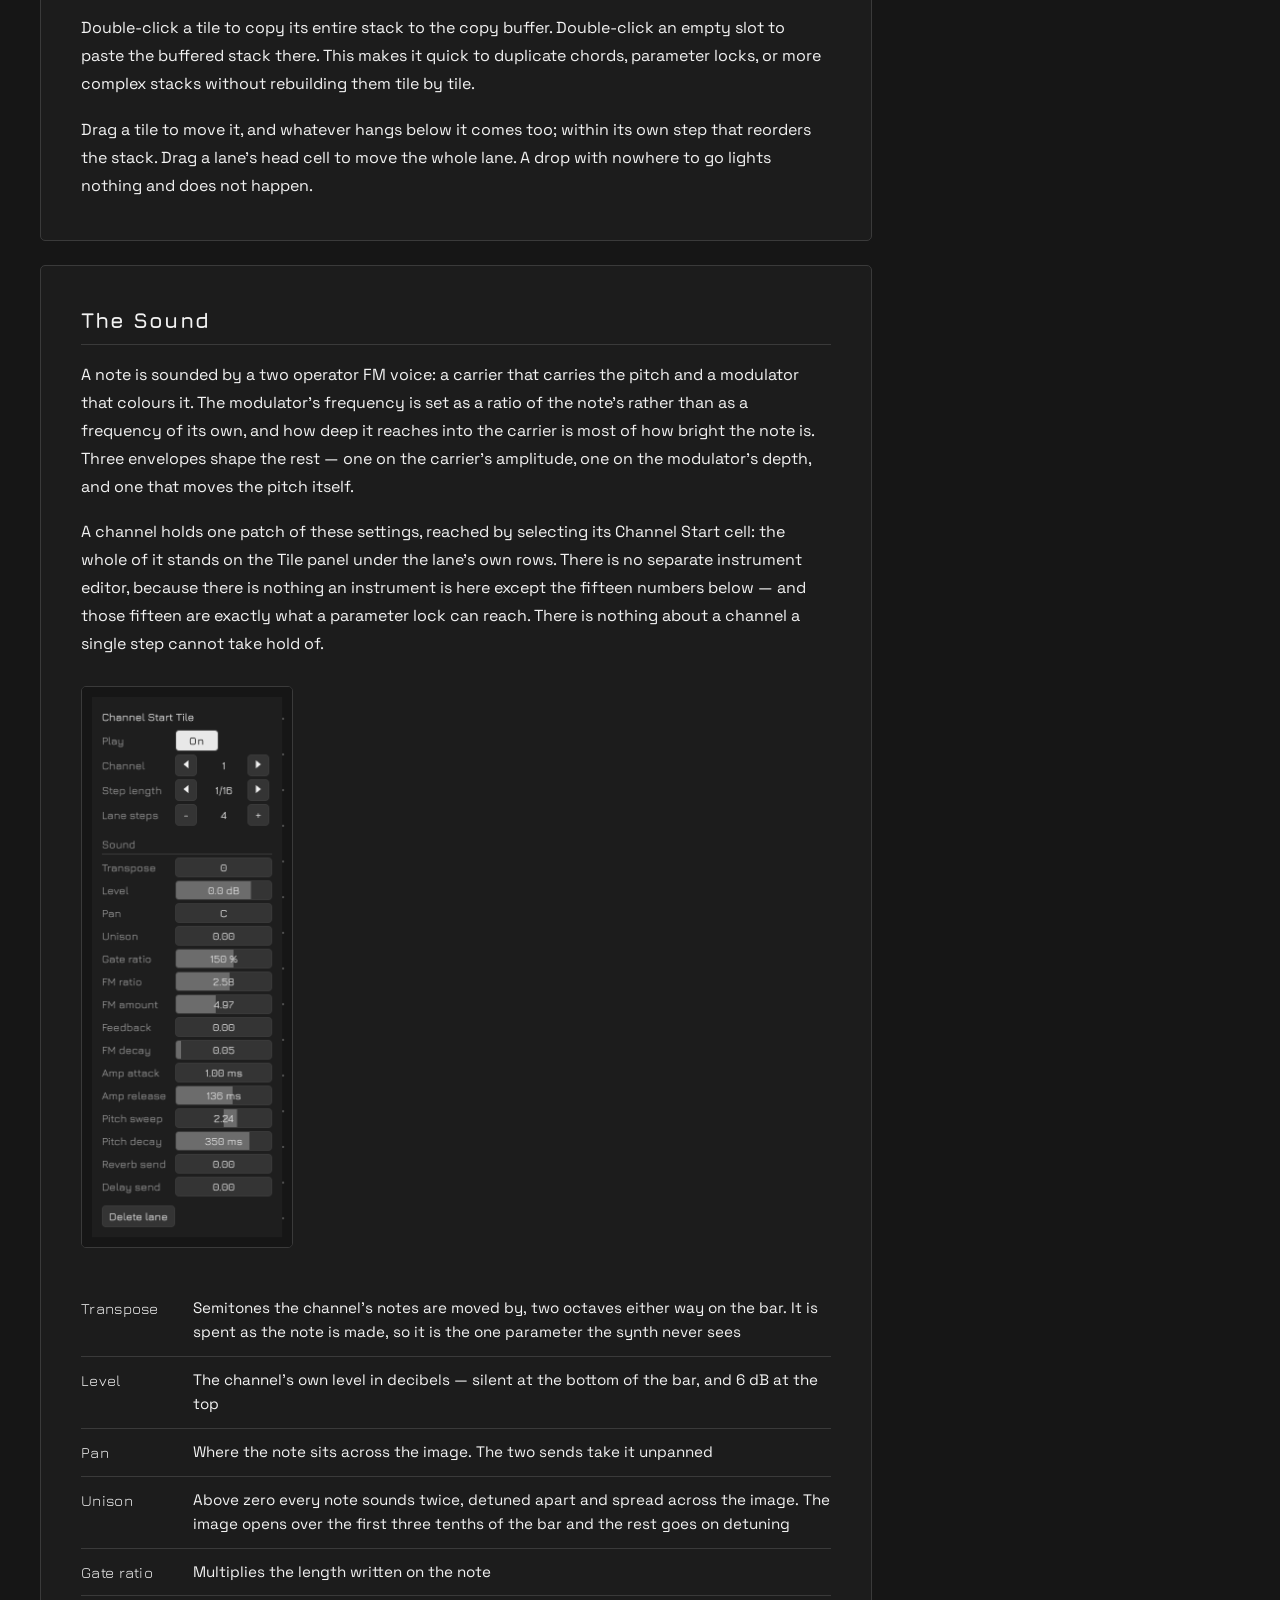
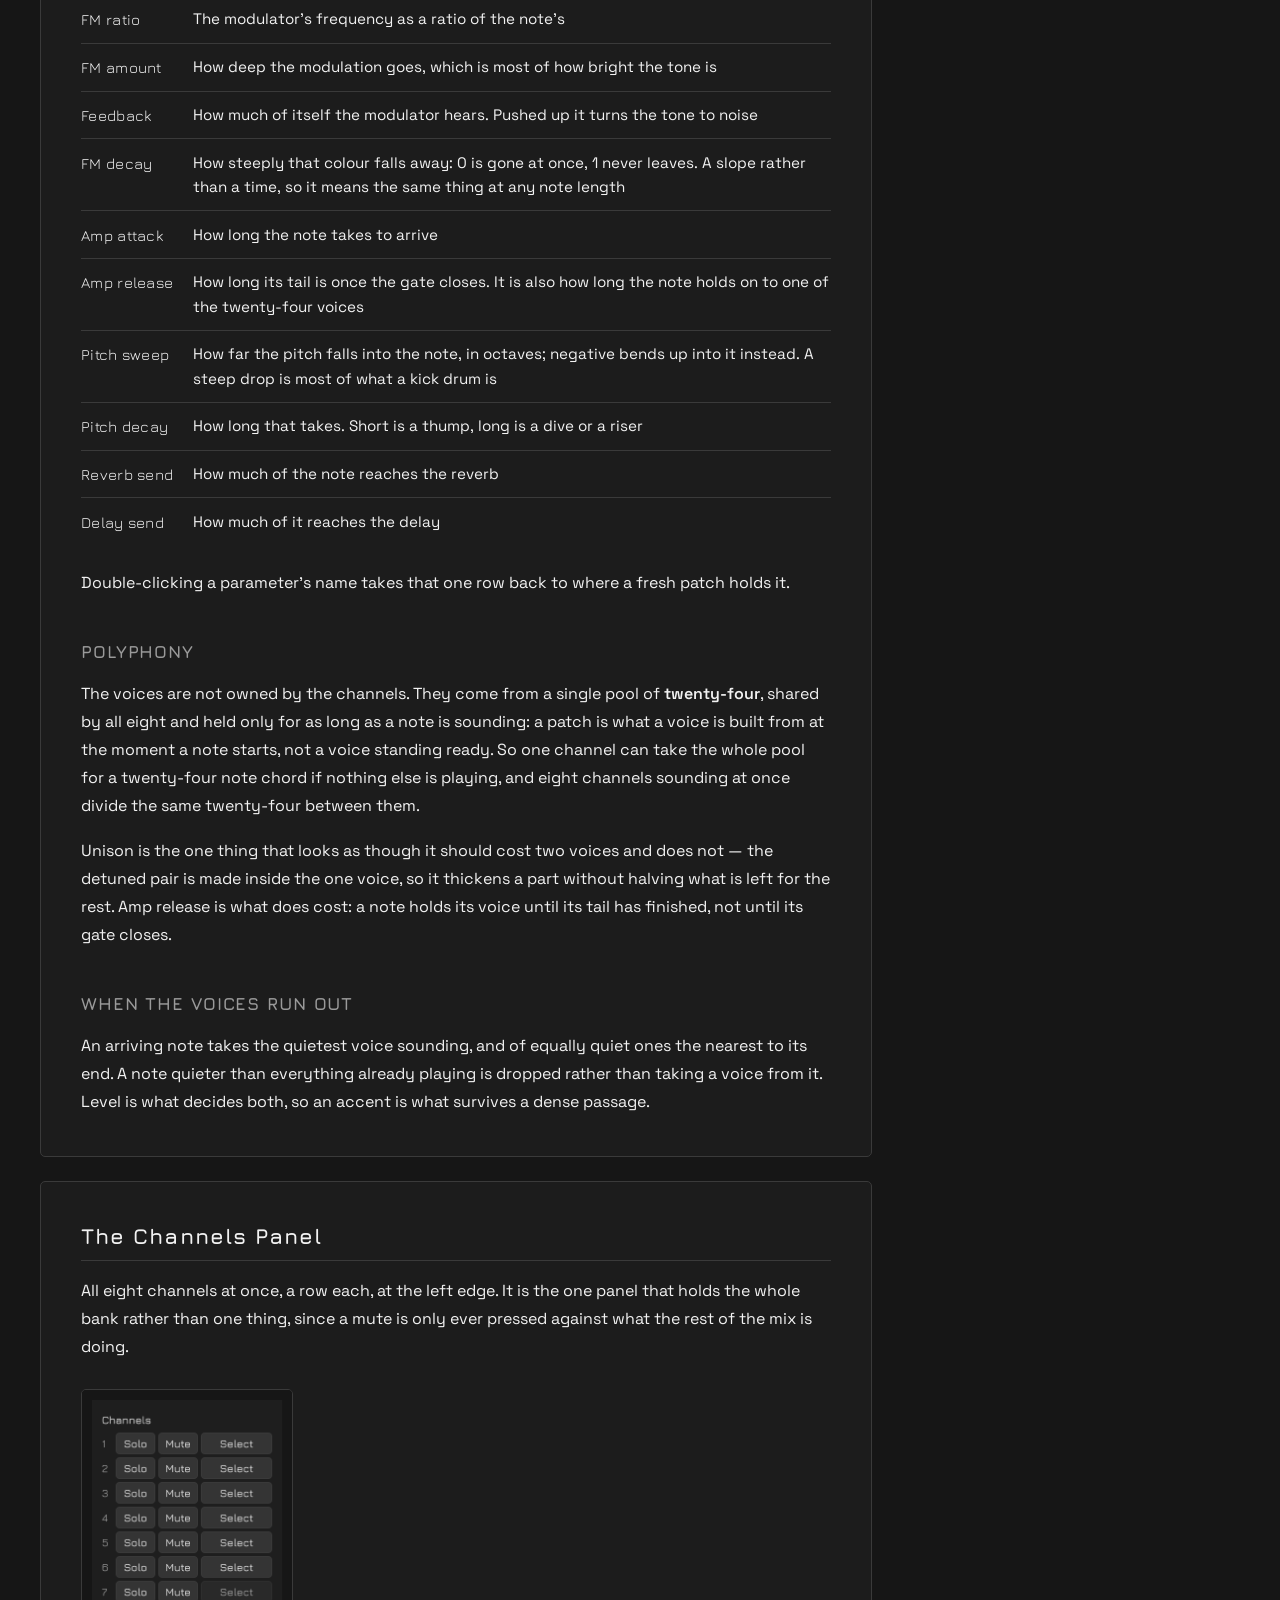
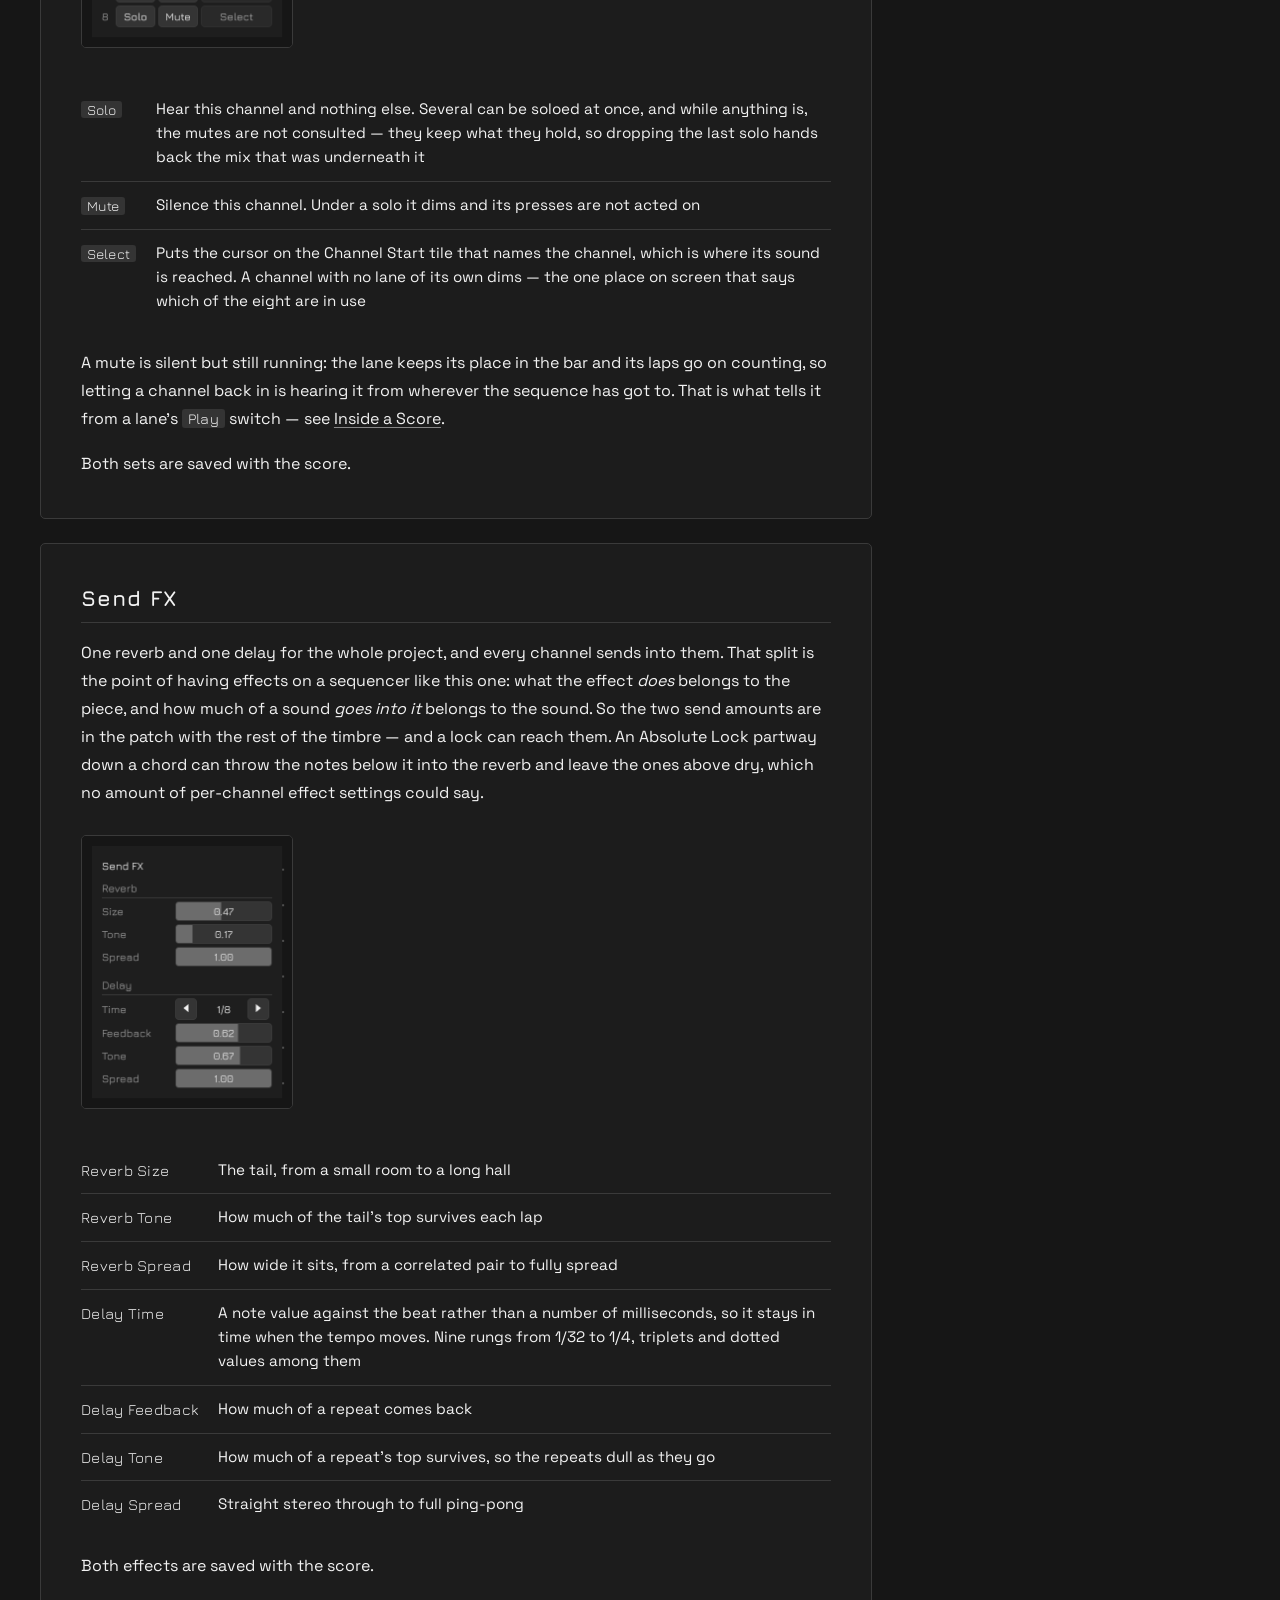
==== commit cd9910f9: "Say which version of the app the guide describes, in the title on the page and in the two titles the" ====
--- a/index.html
+++ b/index.html
@@ -3,7 +3,7 @@
 <head>
 <meta charset="utf-8">
 <meta name="viewport" content="width=device-width, initial-scale=1">
-<title>Jacquard — User Guide</title>
+<title>Jacquard — User Guide v1.1.0</title>
 <meta name="description" content="Jacquard is an experimental tile-based music sequencer built with Unity. Sequences are built by placing and stacking tiles on a two-dimensional grid.">
 <link rel="icon" href="assets/favicon.svg" type="image/svg+xml">
 <link rel="icon" href="assets/favicon.png" sizes="16x16">
@@ -11,7 +11,7 @@
 <link rel="preconnect" href="https://fonts.gstatic.com" crossorigin>
 <link href="https://fonts.googleapis.com/css2?family=Jura:wght@400;600&family=Space+Grotesk:wght@400..700&display=swap" rel="stylesheet">
 <link rel="stylesheet" href="assets/style.css">
-<meta property="og:title" content="Jacquard — User Guide">
+<meta property="og:title" content="Jacquard — User Guide v1.1.0">
 <meta property="og:description" content="An experimental tile-based music sequencer built with Unity.">
 <meta property="og:type" content="website">
 <meta property="og:image" content="assets/screenshot.png">
@@ -25,7 +25,7 @@
 <main>
 
   <section class="hero">
-    <h1>Jacquard — User Guide</h1>
+    <h1>Jacquard — User Guide <span class="version">v1.1.0</span></h1>
 
     <figure class="shot">
       <img src="assets/screenshot.png" alt="The Jacquard interface: a score of tiles on a grid, with a panel of sound parameters at the right" width="2216" height="1412">
--- a/assets/style.css
+++ b/assets/style.css
@@ -233,6 +233,15 @@
   margin: 0 0 1.5rem;
 }
 
+/* Which app the guide is a guide to. It belongs with the title but is not part of the
+ * title's sentence, so it is set down the ramp and a size smaller — read when looked
+ * for, passed over otherwise. */
+h1 .version {
+  color: var(--label);
+  font-size: 0.85em;
+  letter-spacing: 0.03em;
+}
+
 /* The screenshot runs the width of the column, like everything else. */
 .shot {
   margin: 0;
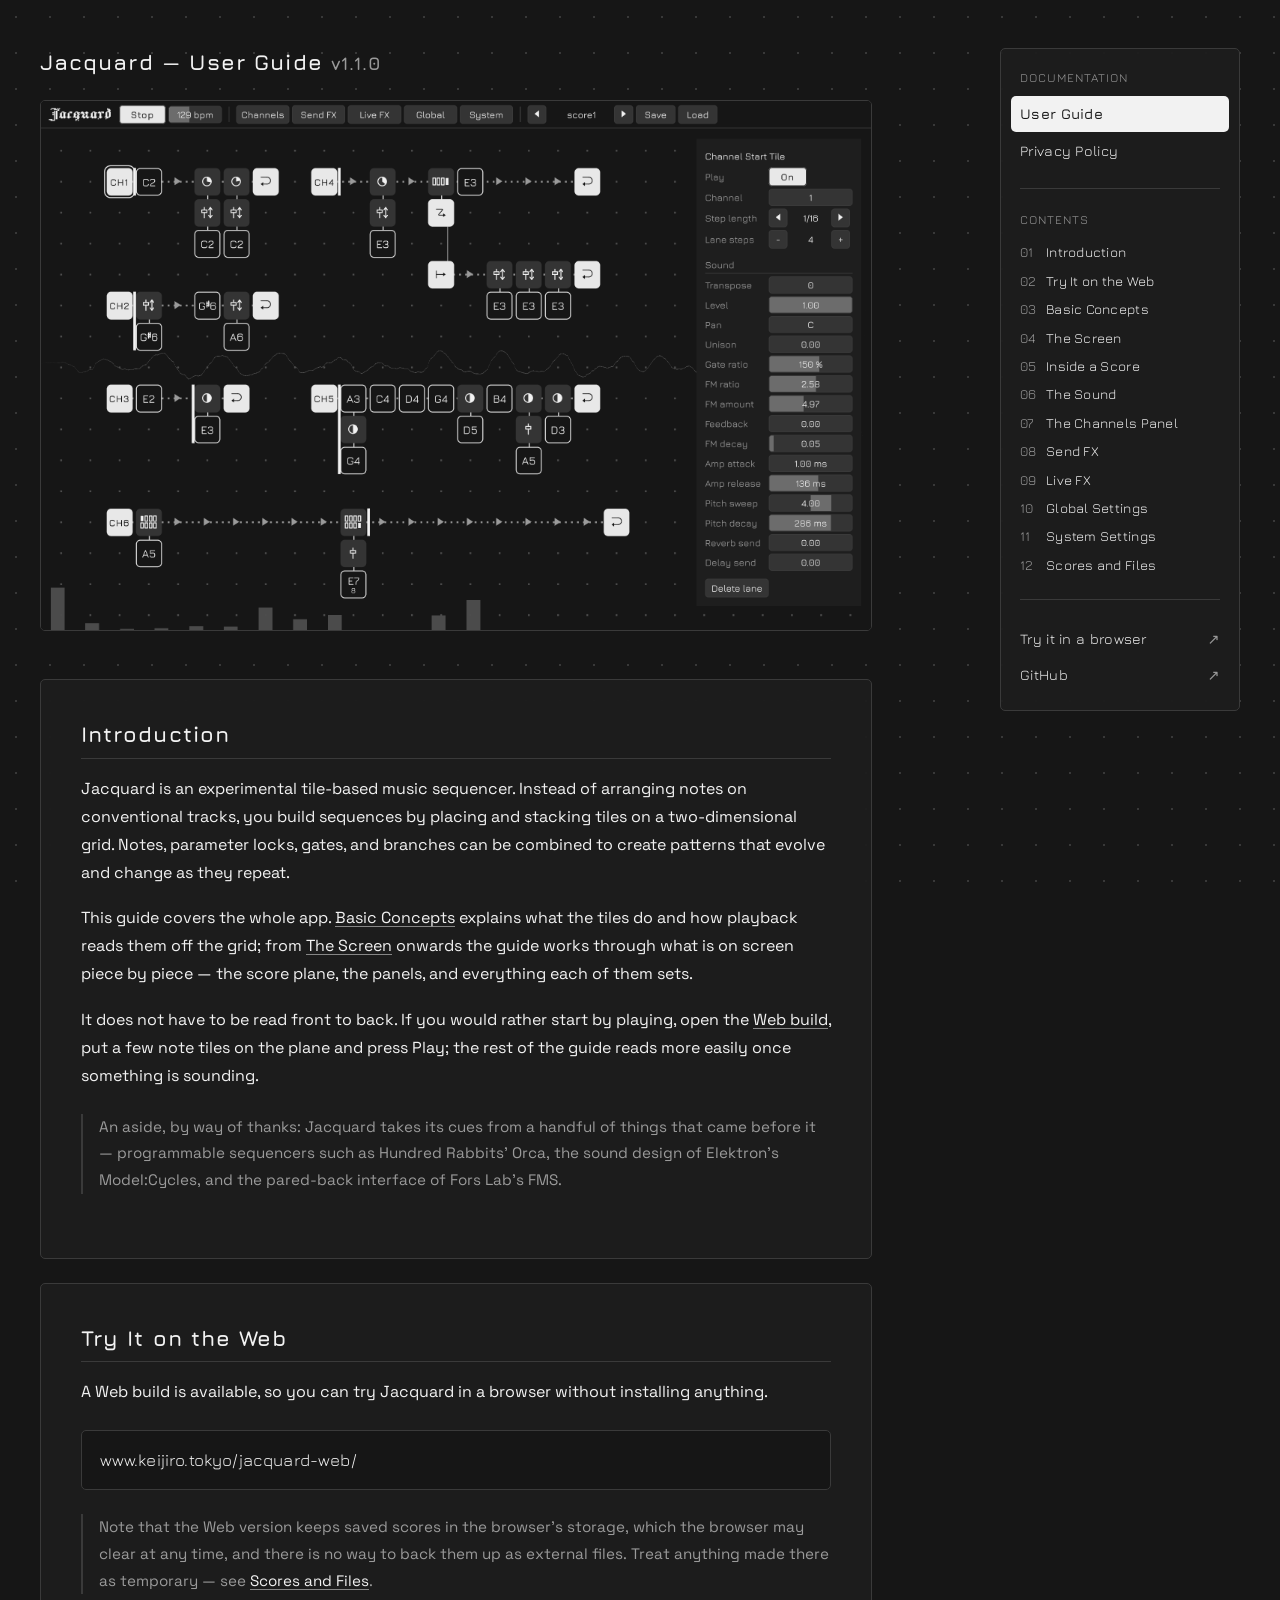
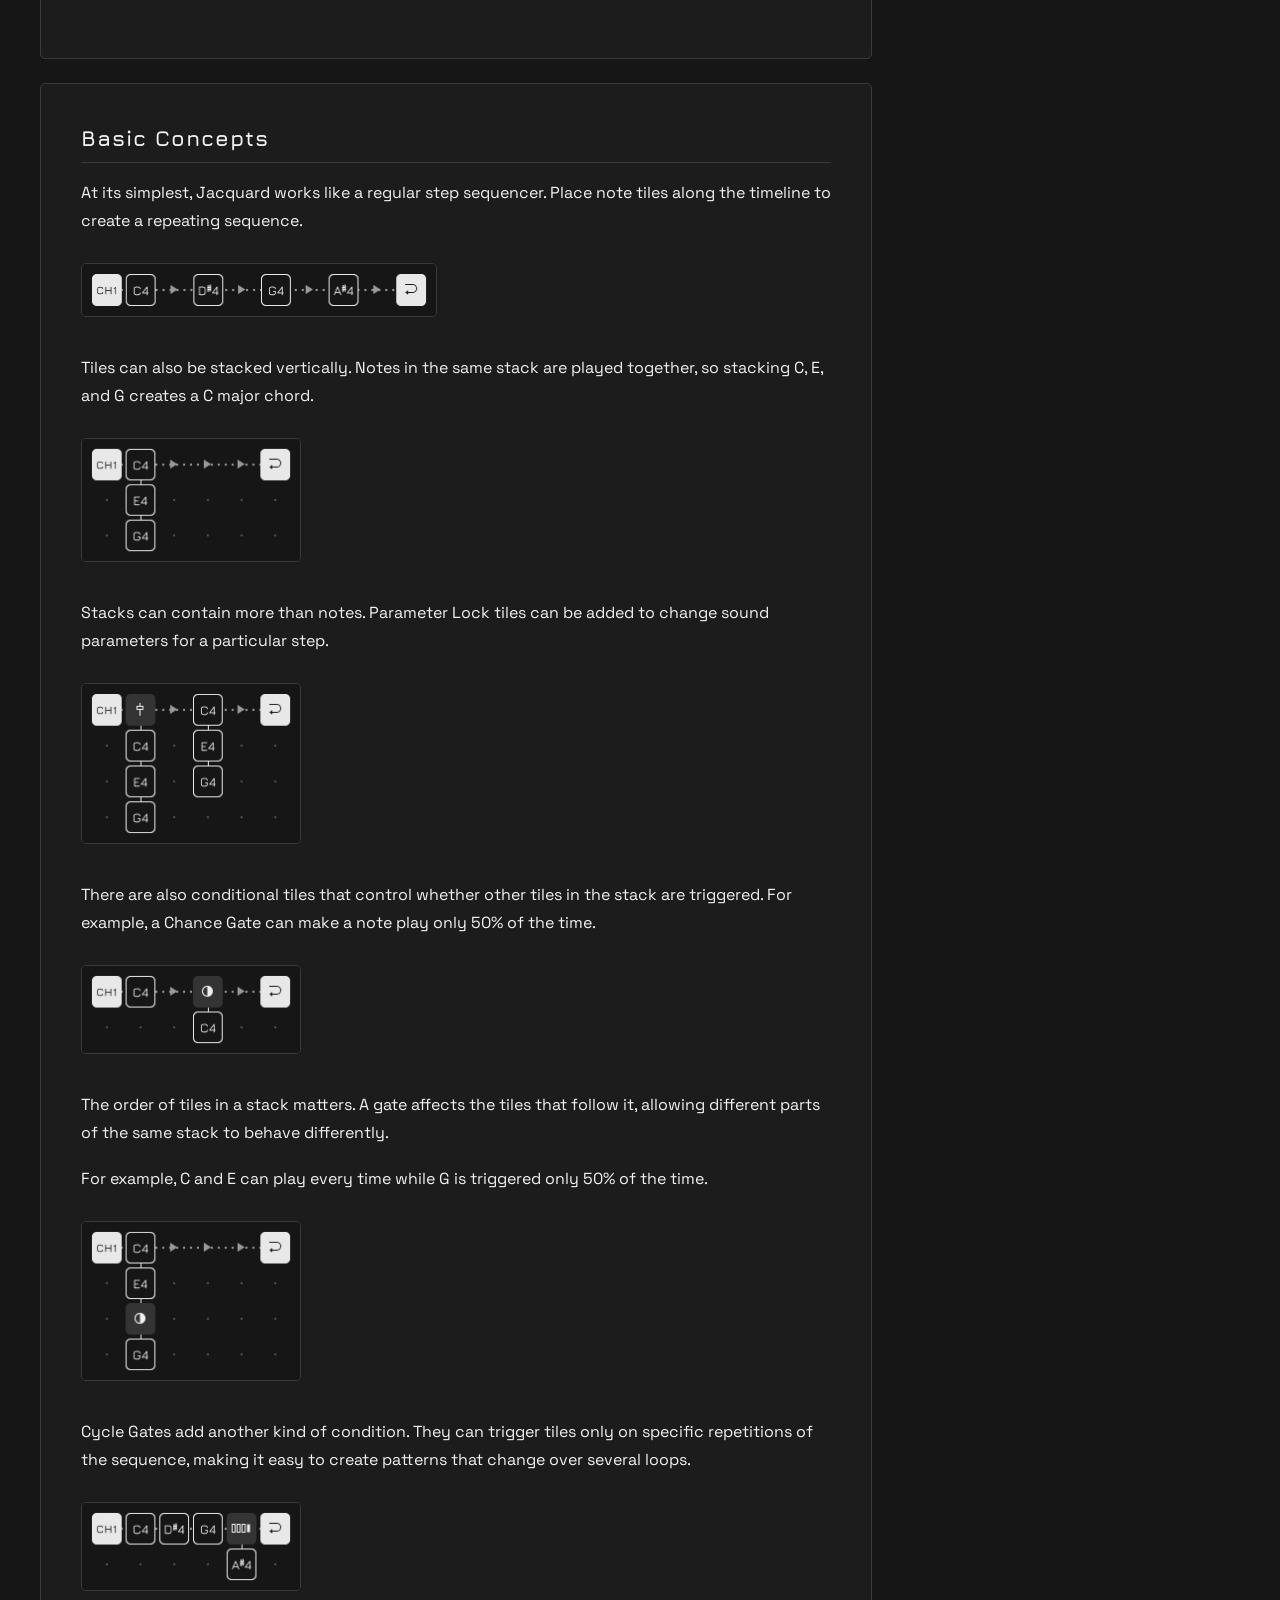
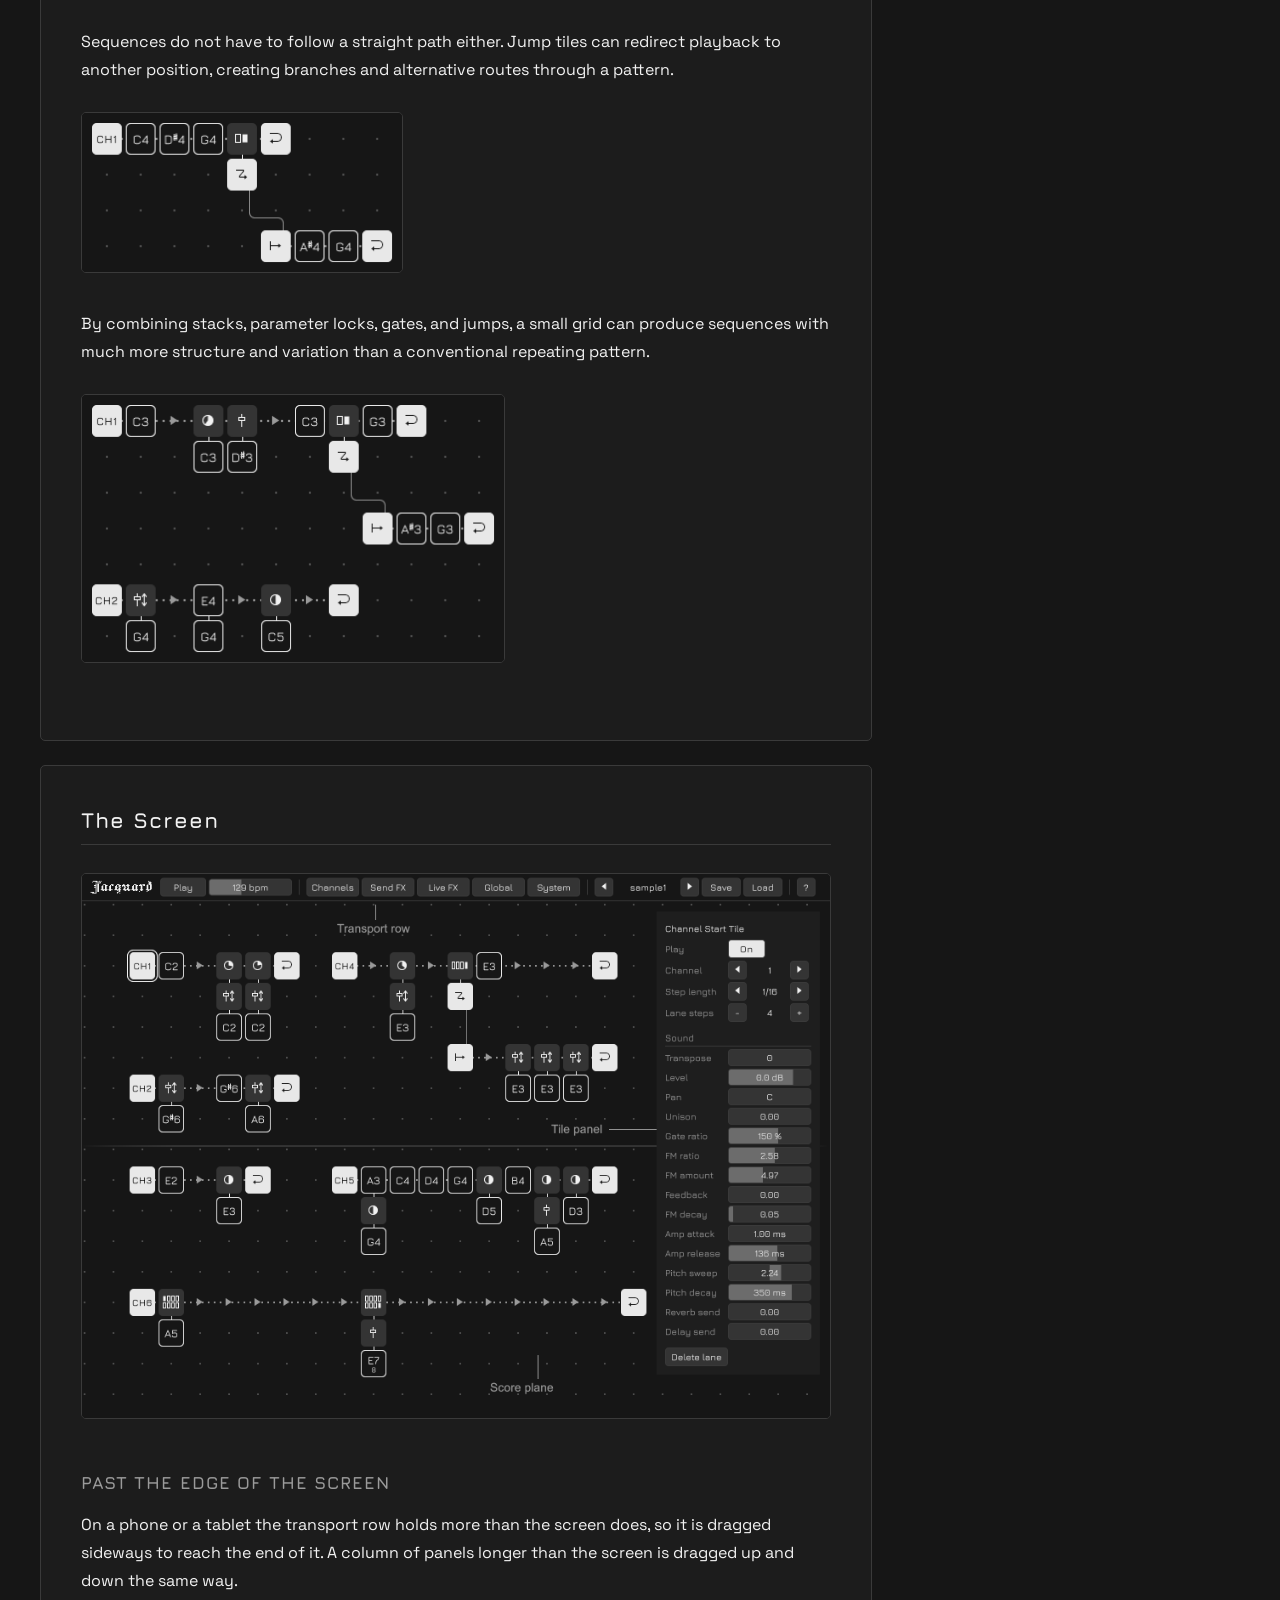
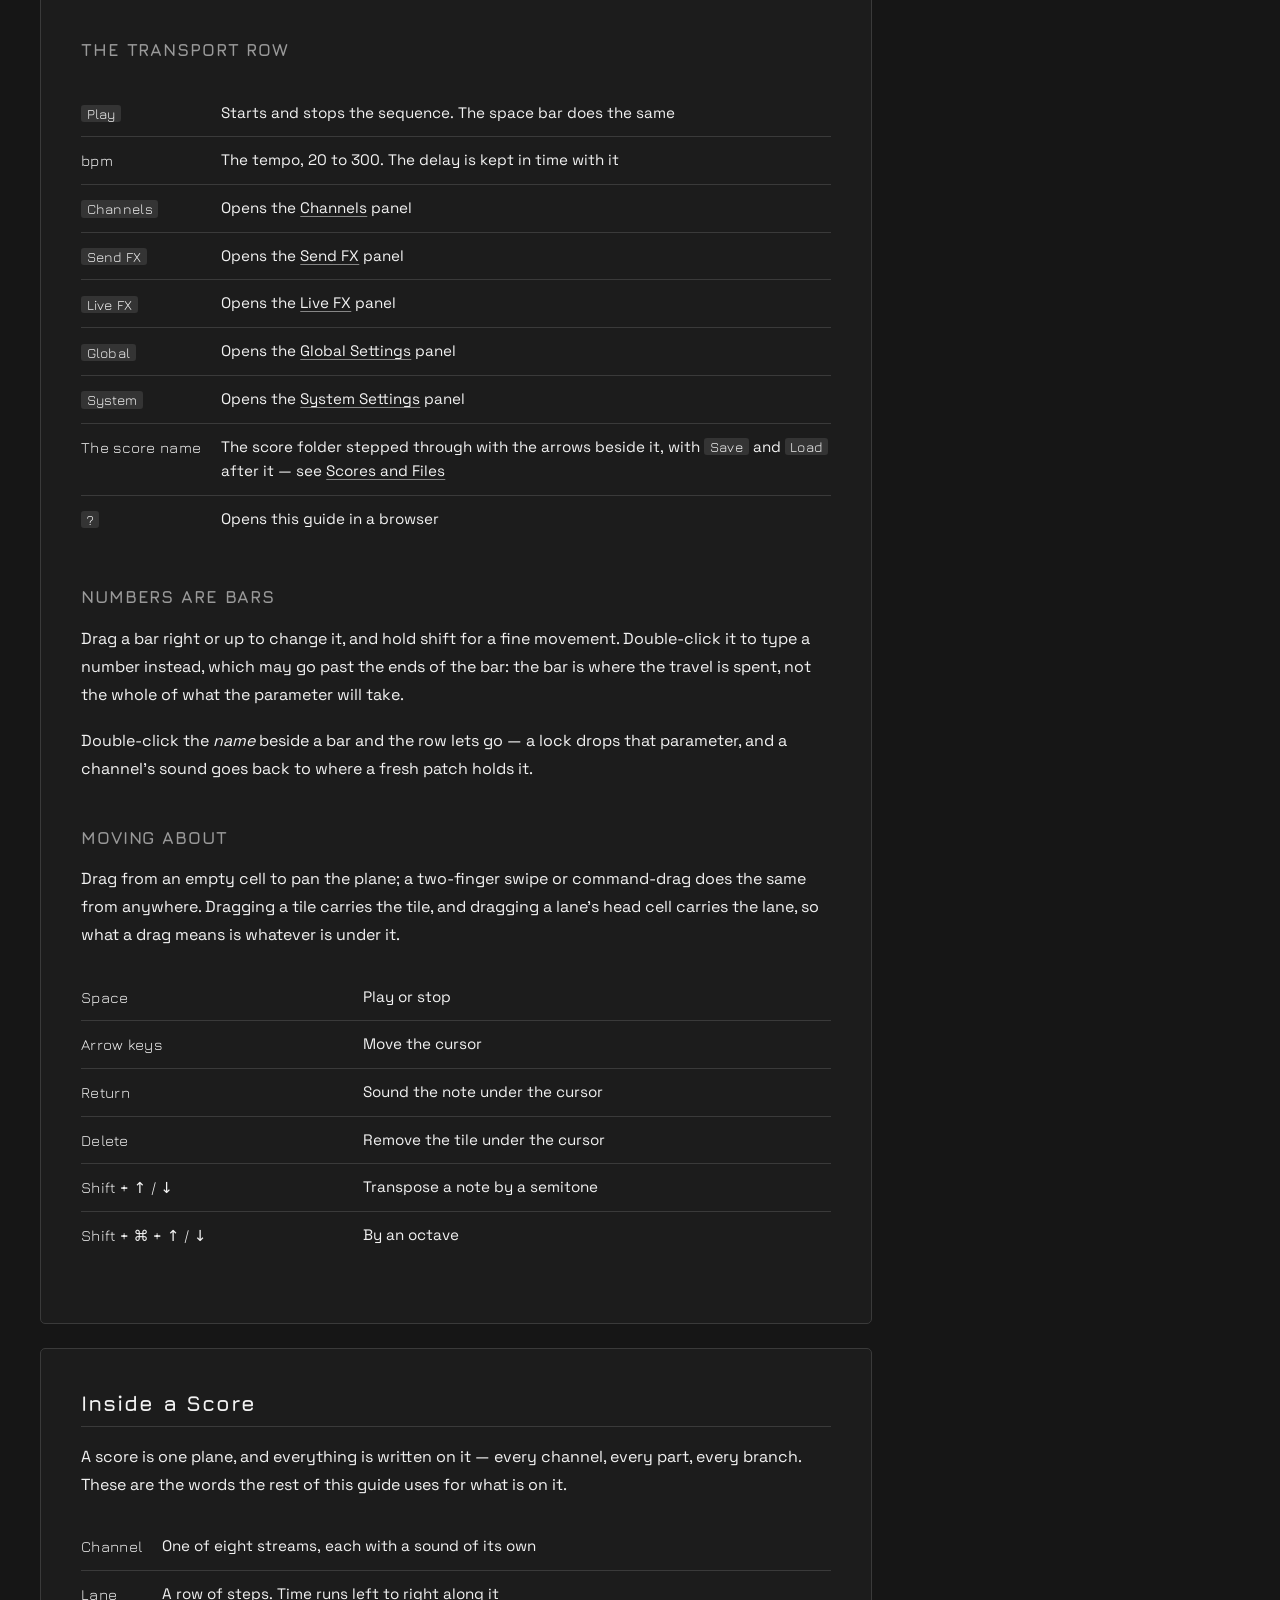
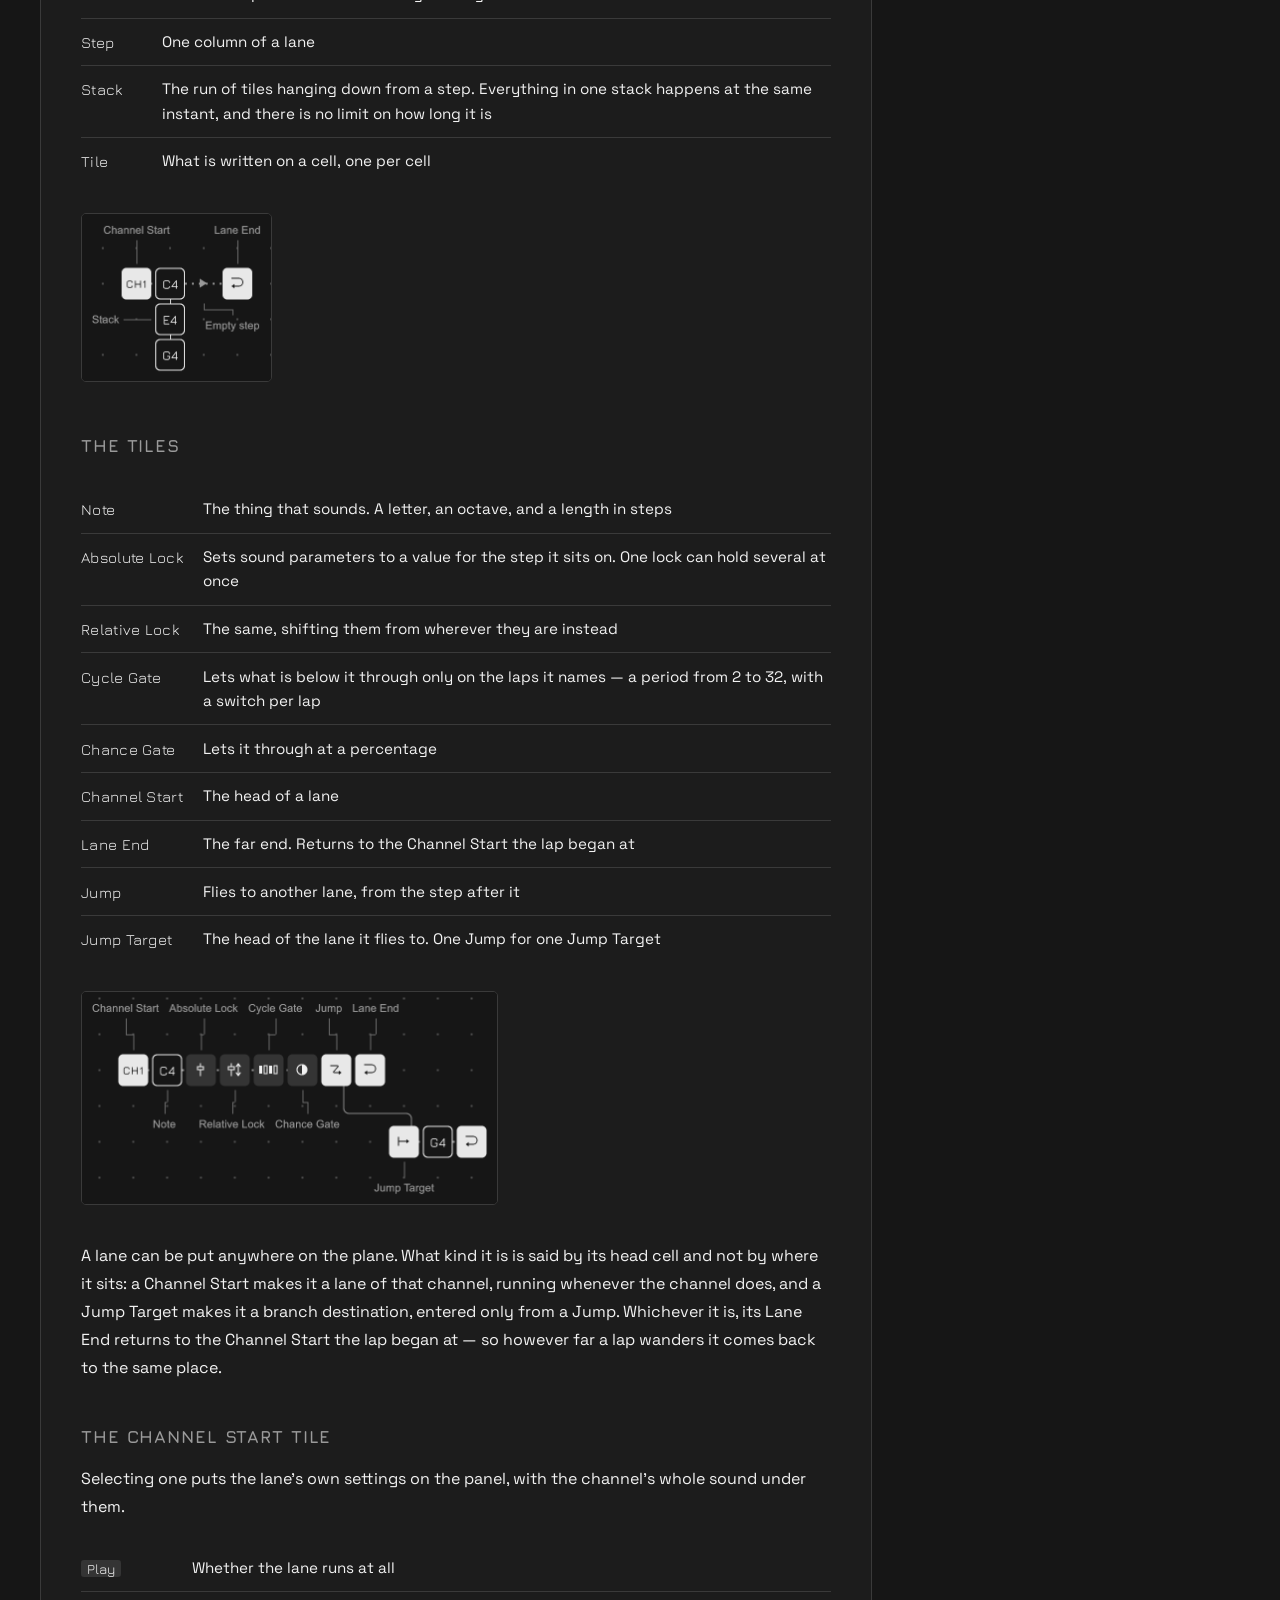
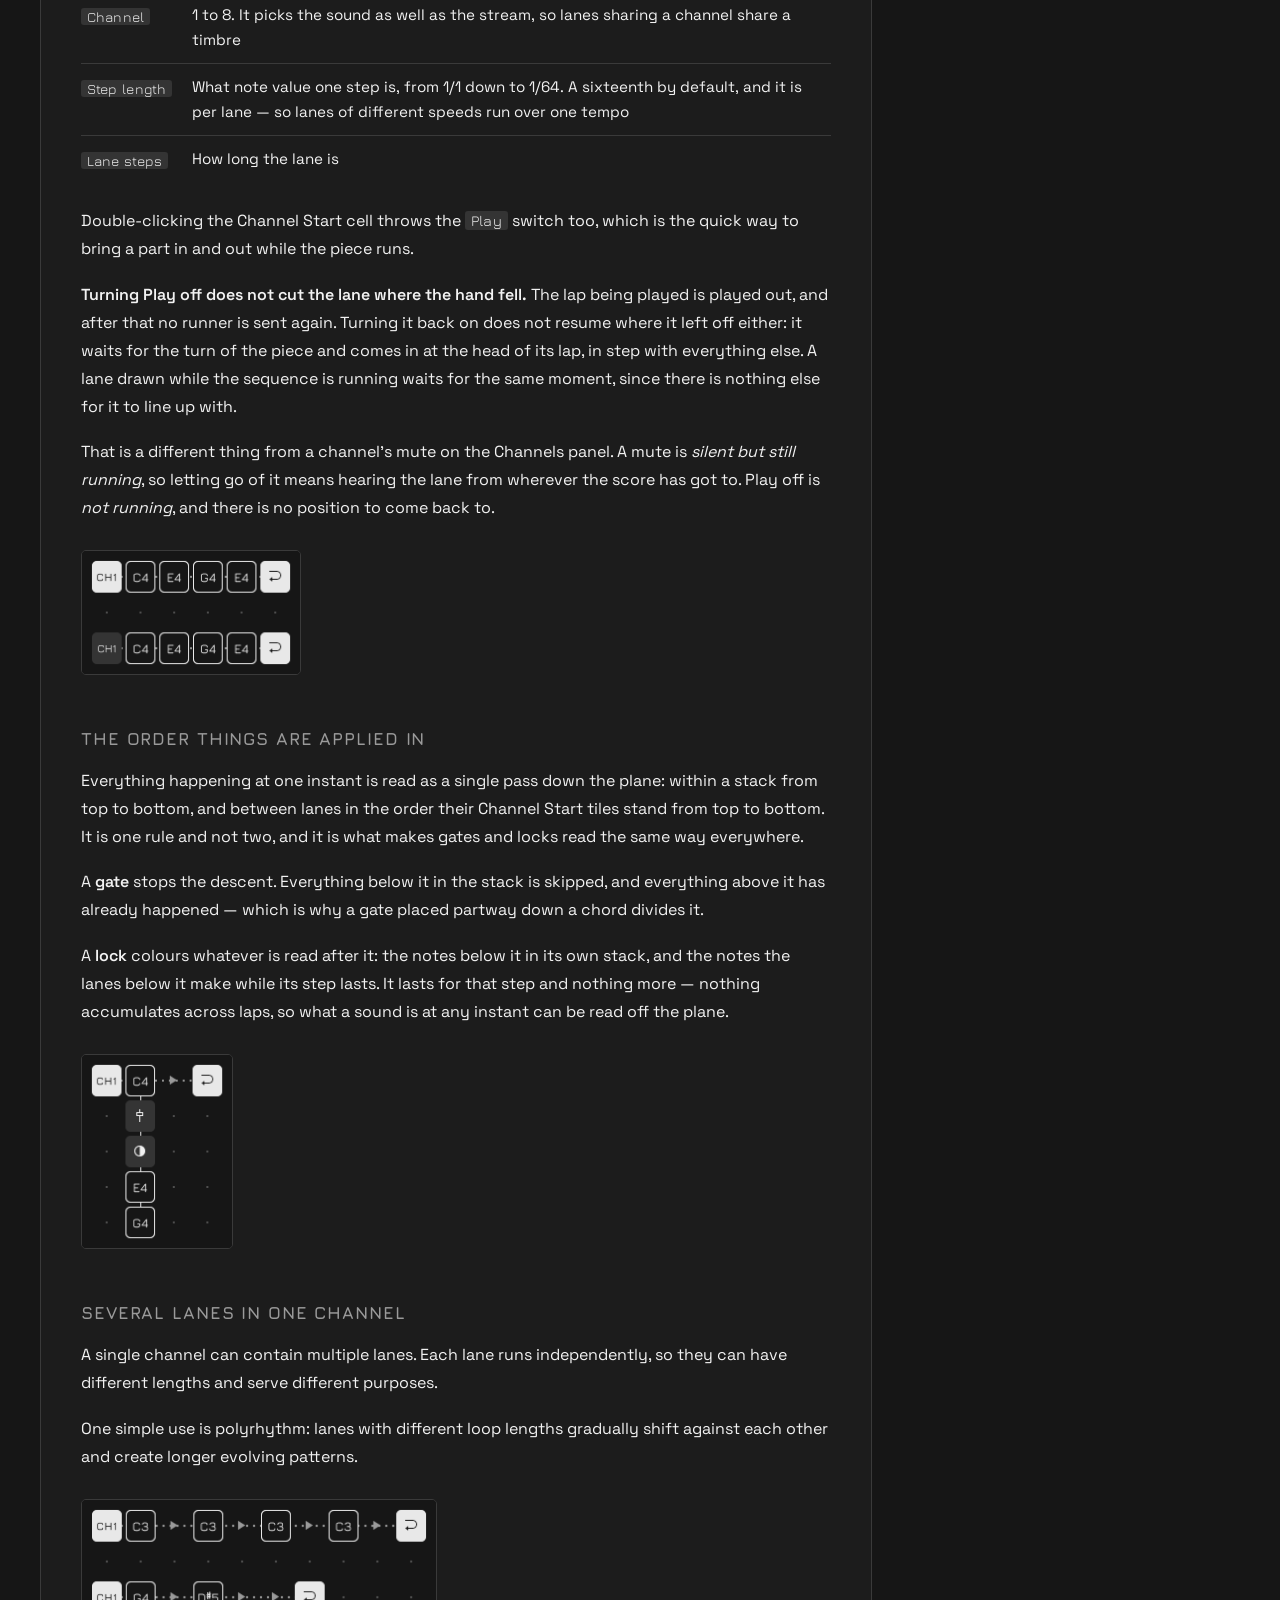
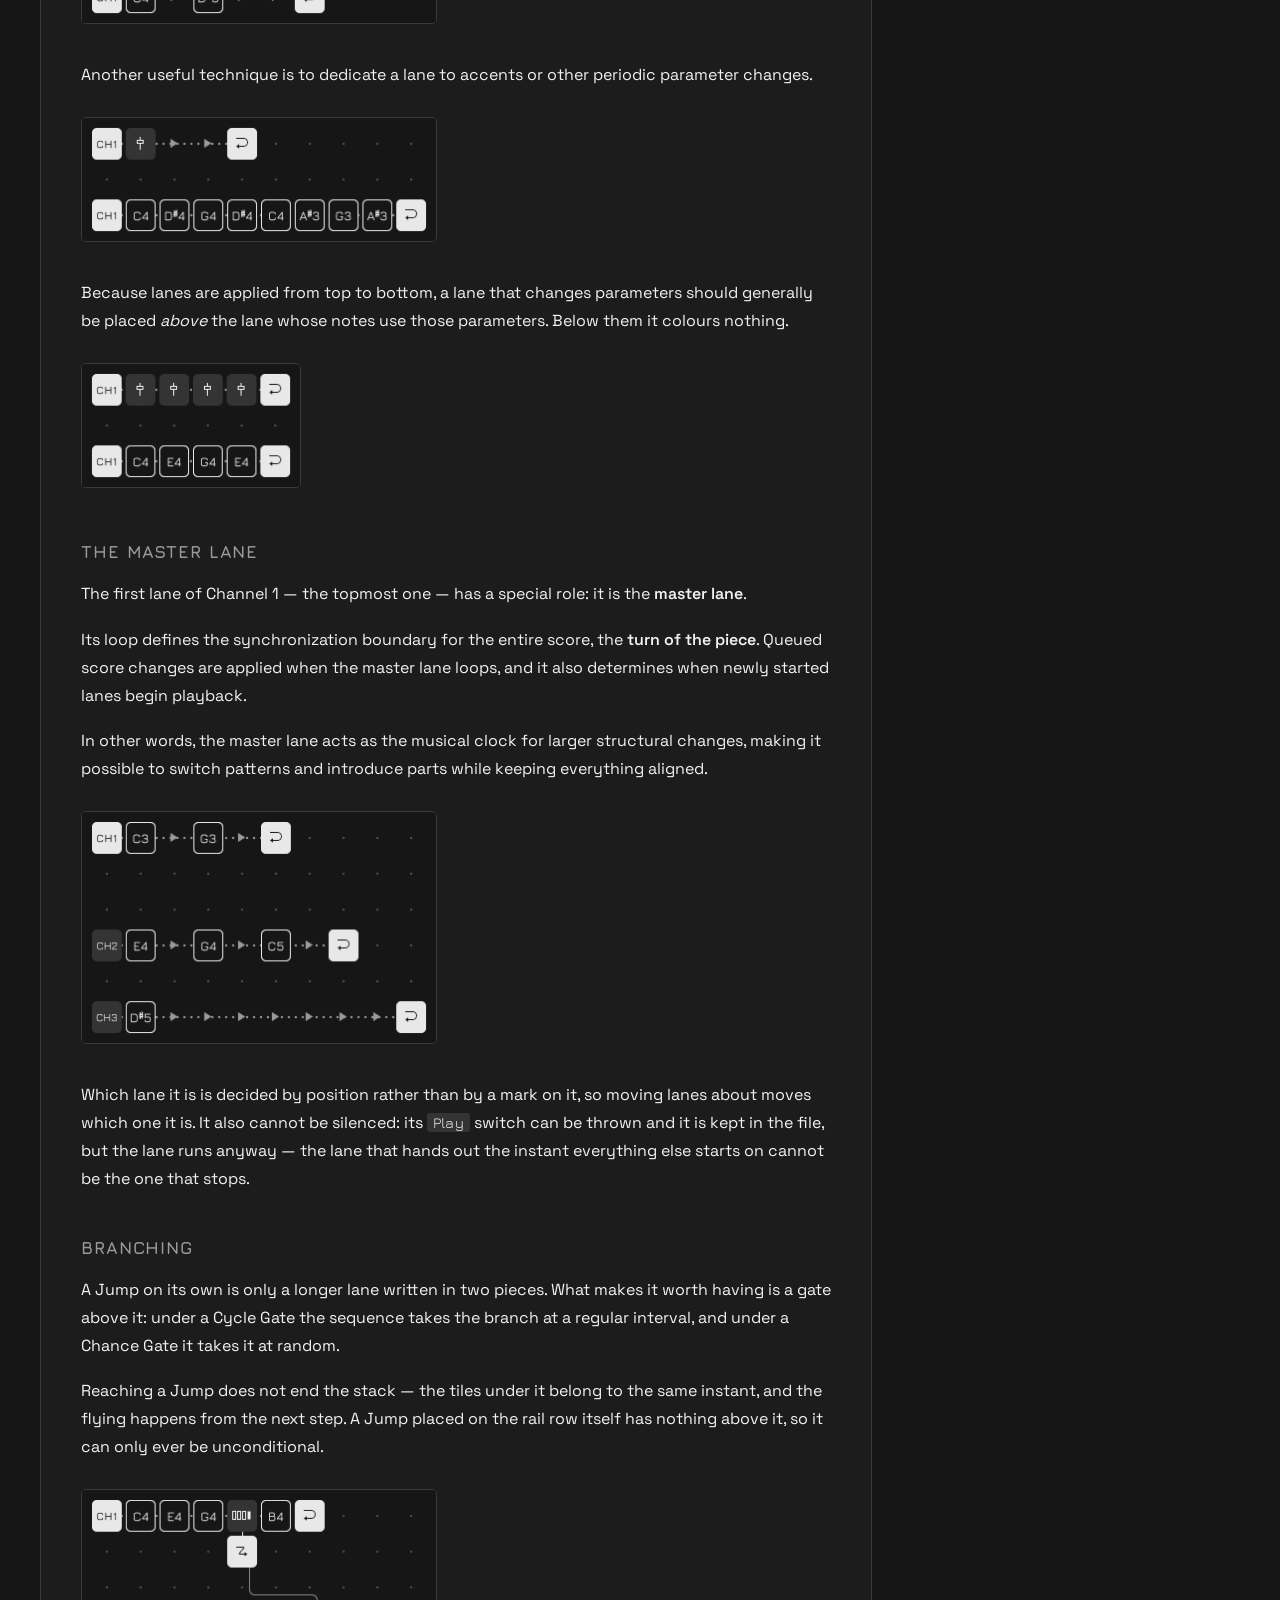
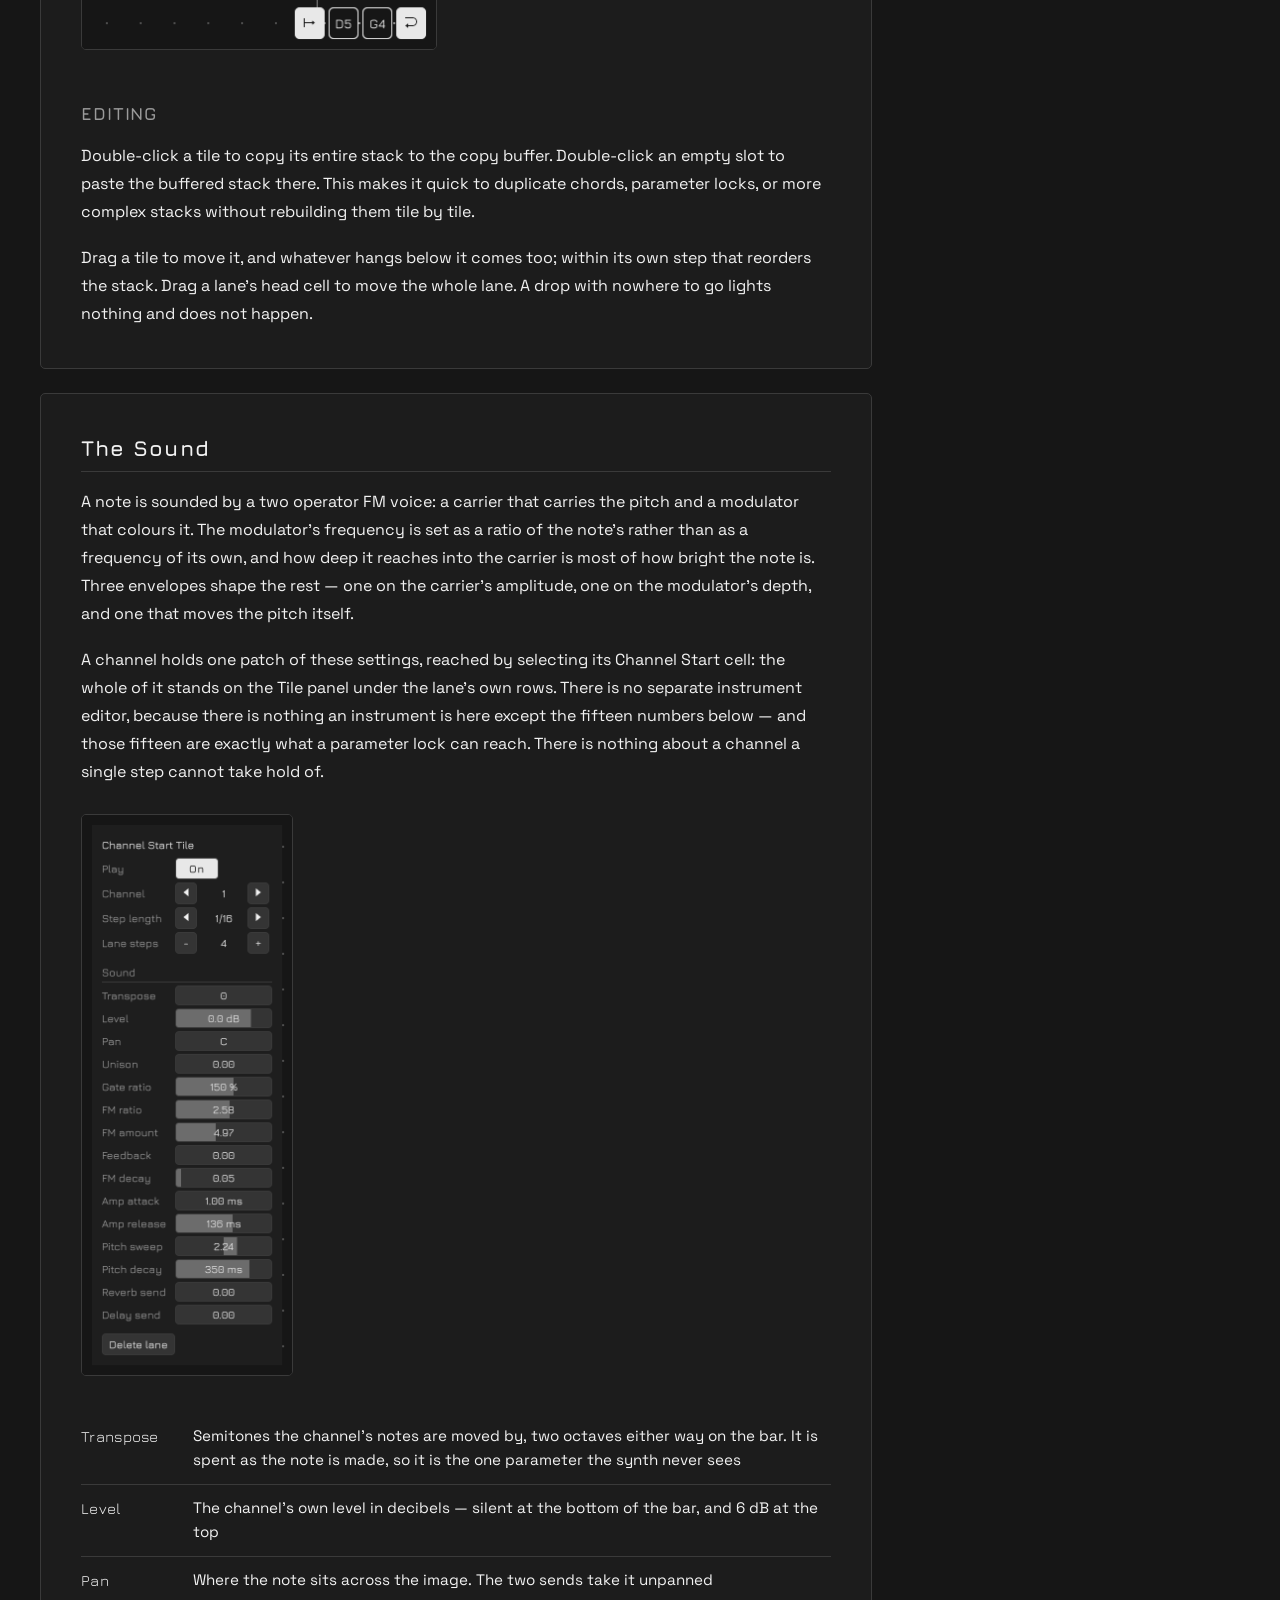
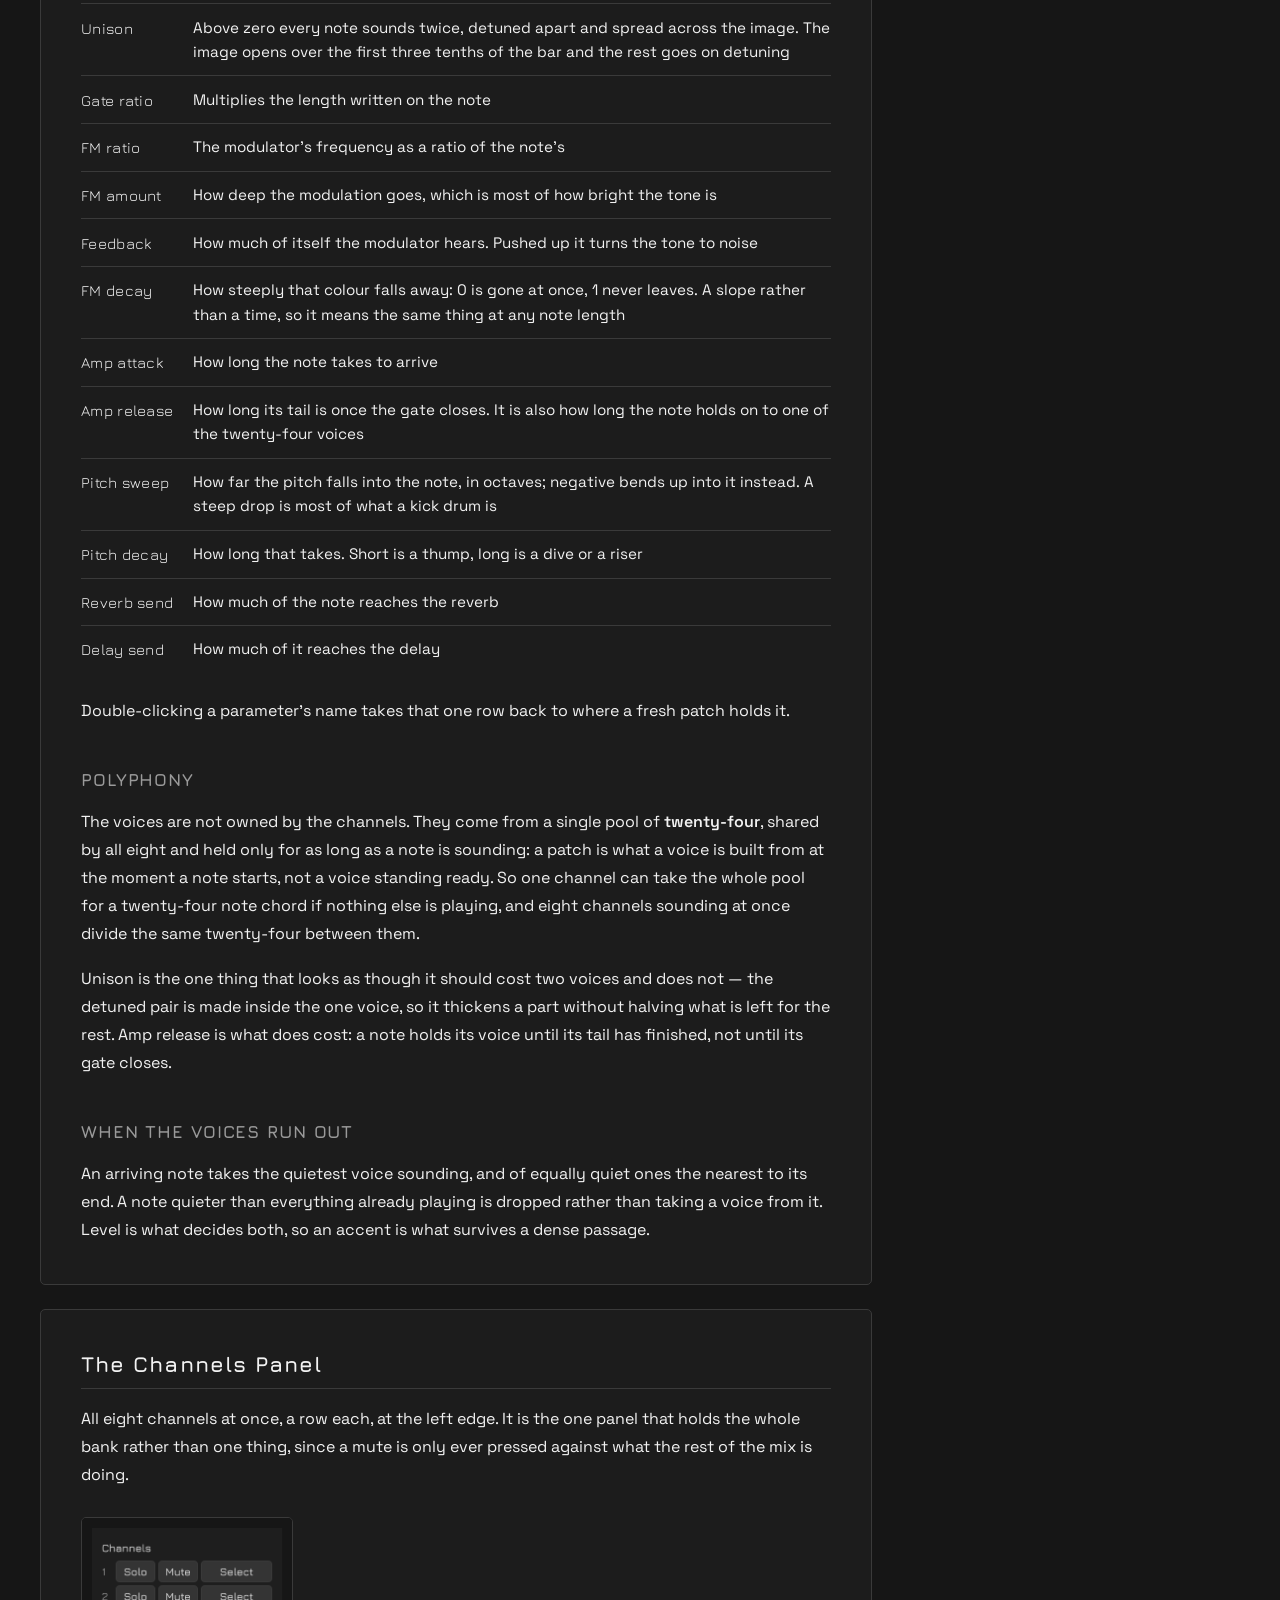
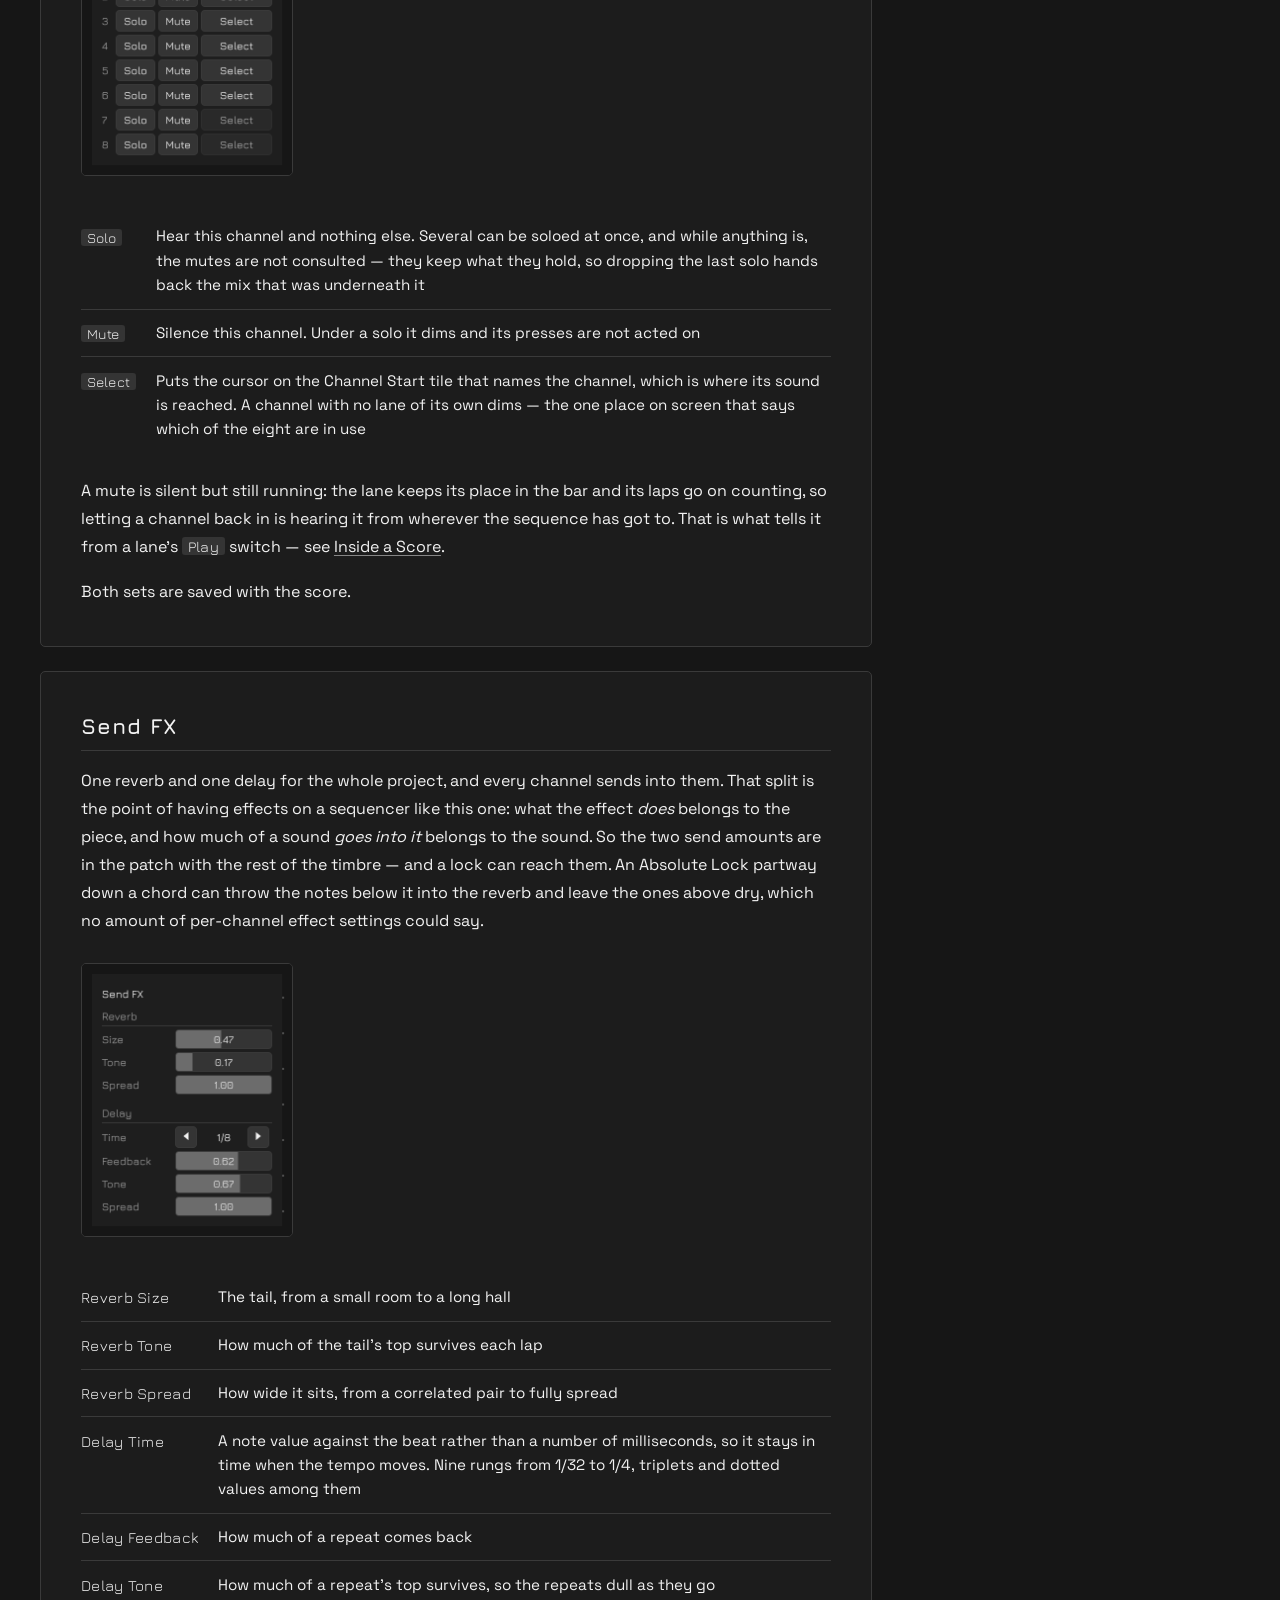
==== commit 5fe8fd8c: "Name what the app was made in answer to, at the foot of the Introduction and in the quiet format the" ====
--- a/index.html
+++ b/index.html
@@ -48,6 +48,13 @@
     <p>It does not have to be read front to back. If you would rather start by playing,
     open the <a href="#web">Web build</a>, put a few note tiles on the plane and press
     Play; the rest of the guide reads more easily once something is sounding.</p>
+
+    <div class="note">
+      <p>An aside, by way of thanks: Jacquard takes its cues from a handful of things
+      that came before it — programmable sequencers such as Hundred Rabbits' Orca, the
+      sound design of Elektron's Model:Cycles, and the pared-back interface of Fors
+      Lab's FMS.</p>
+    </div>
   </section>
 
   <section class="panel">
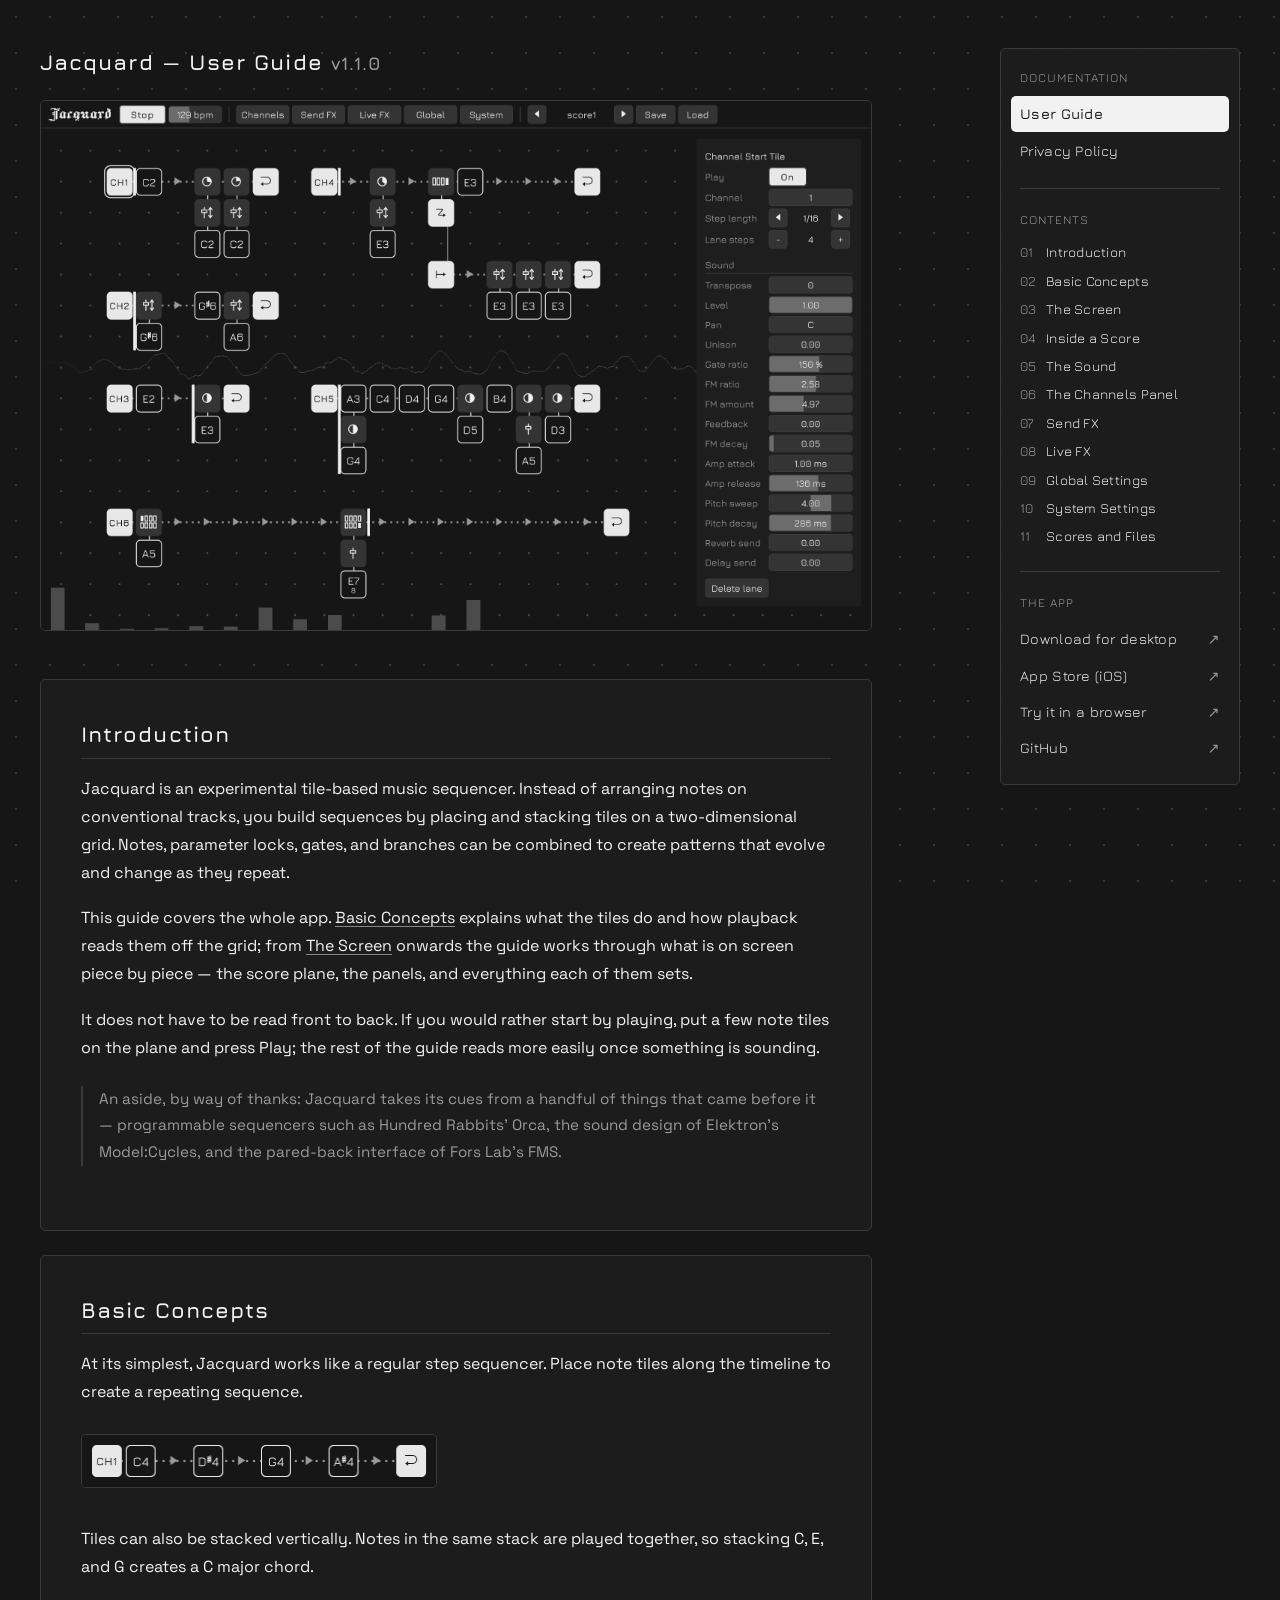
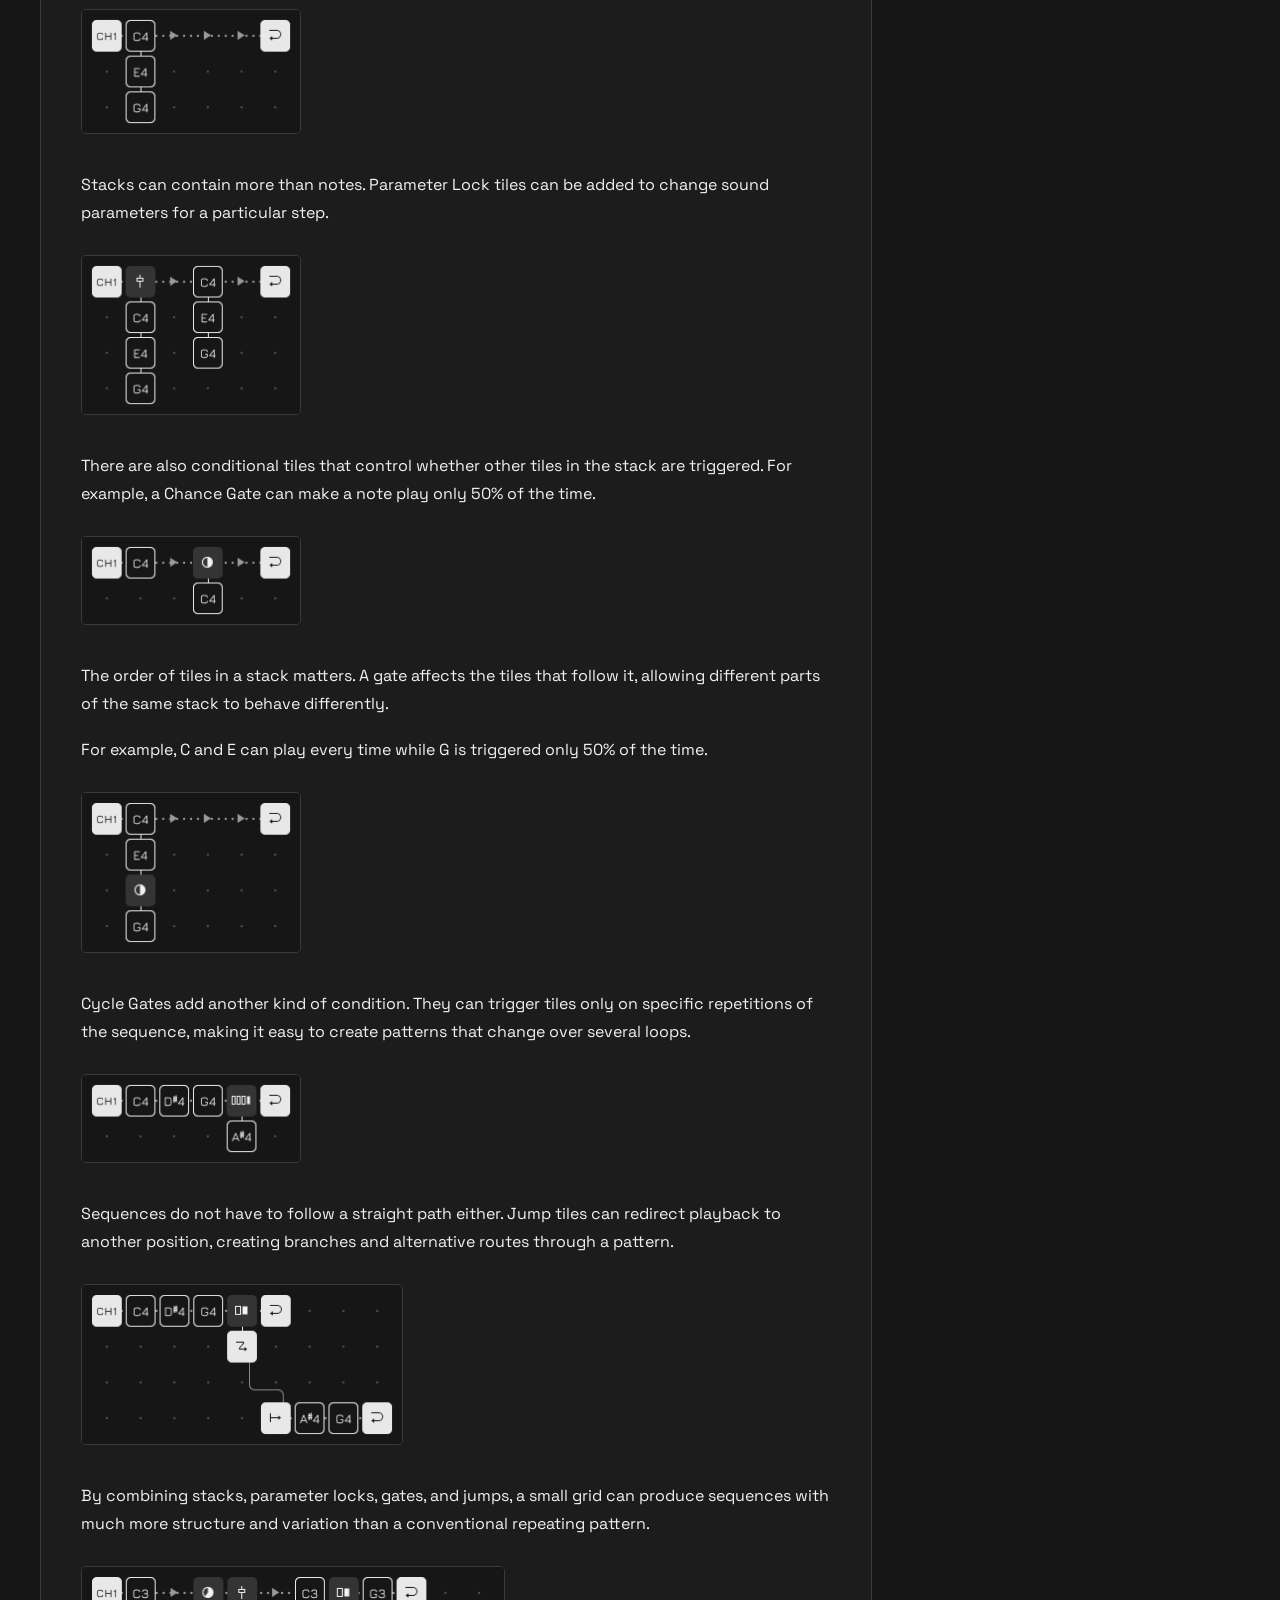
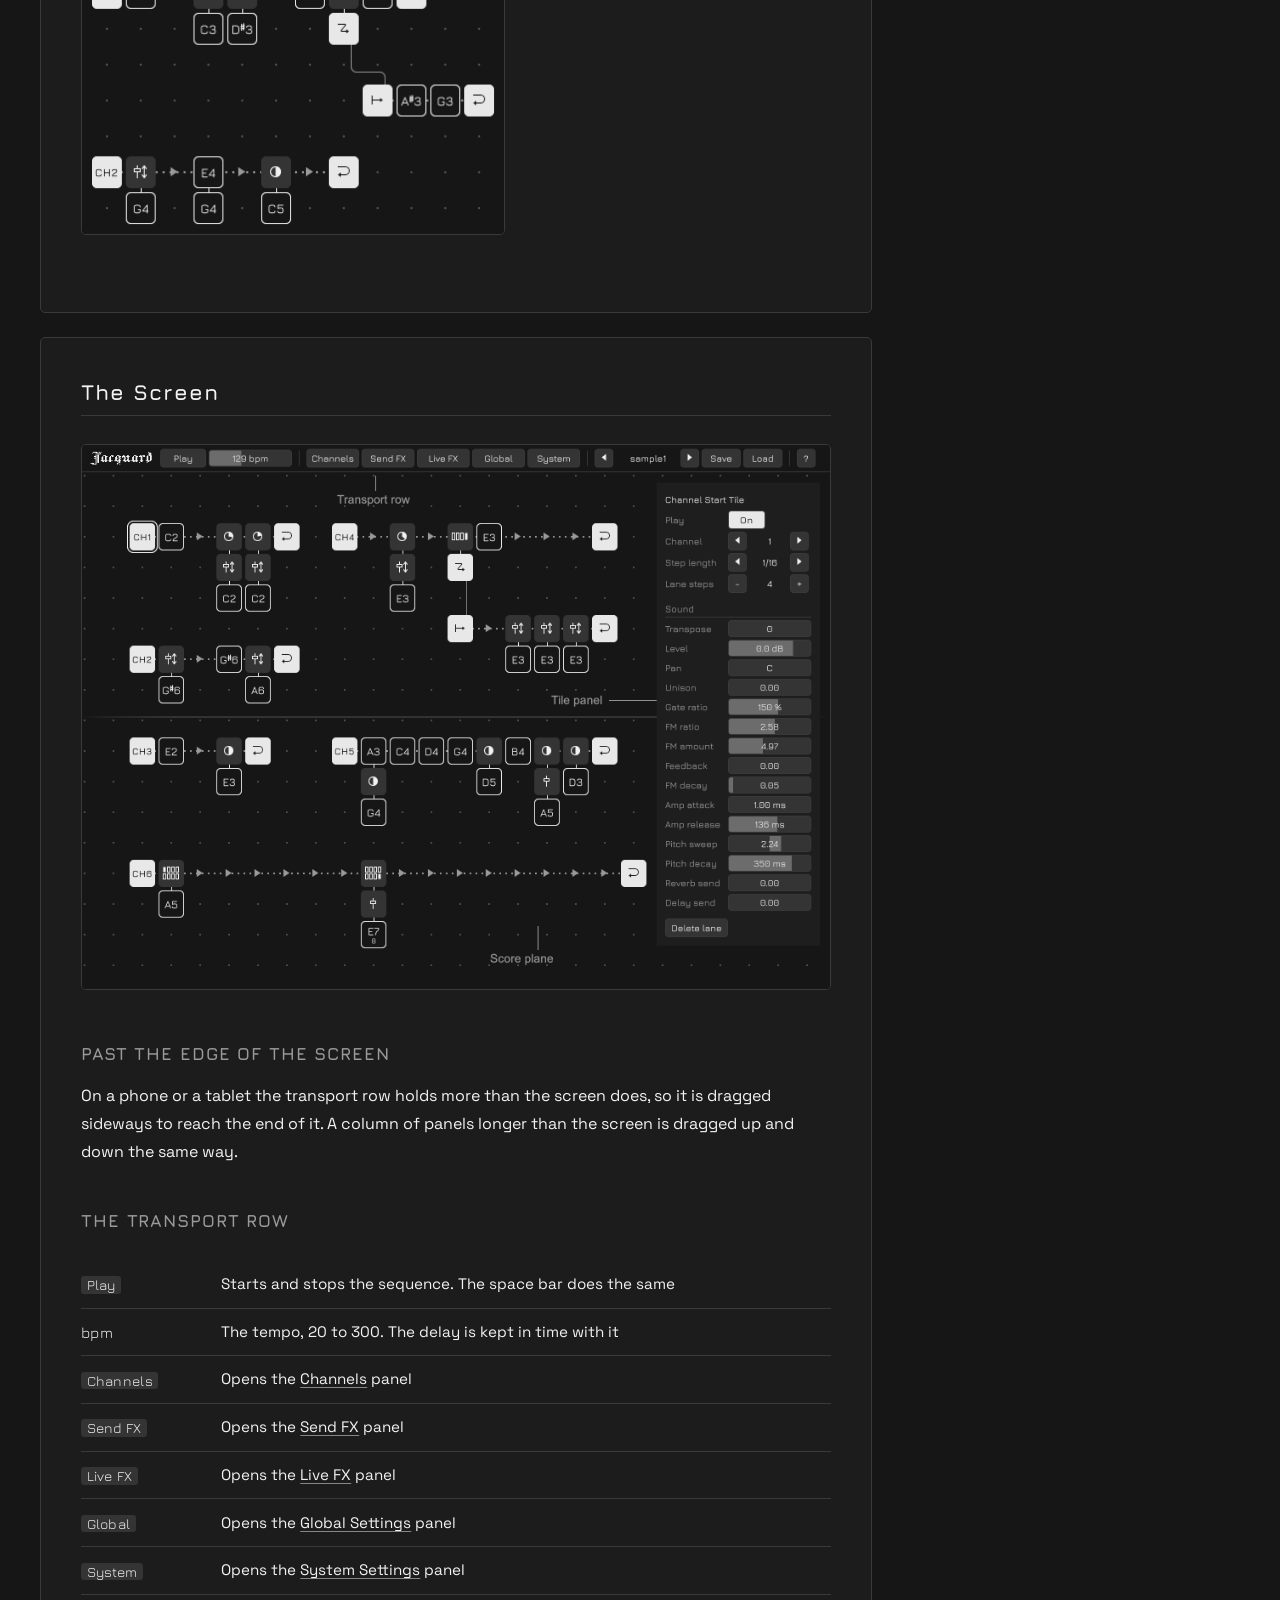
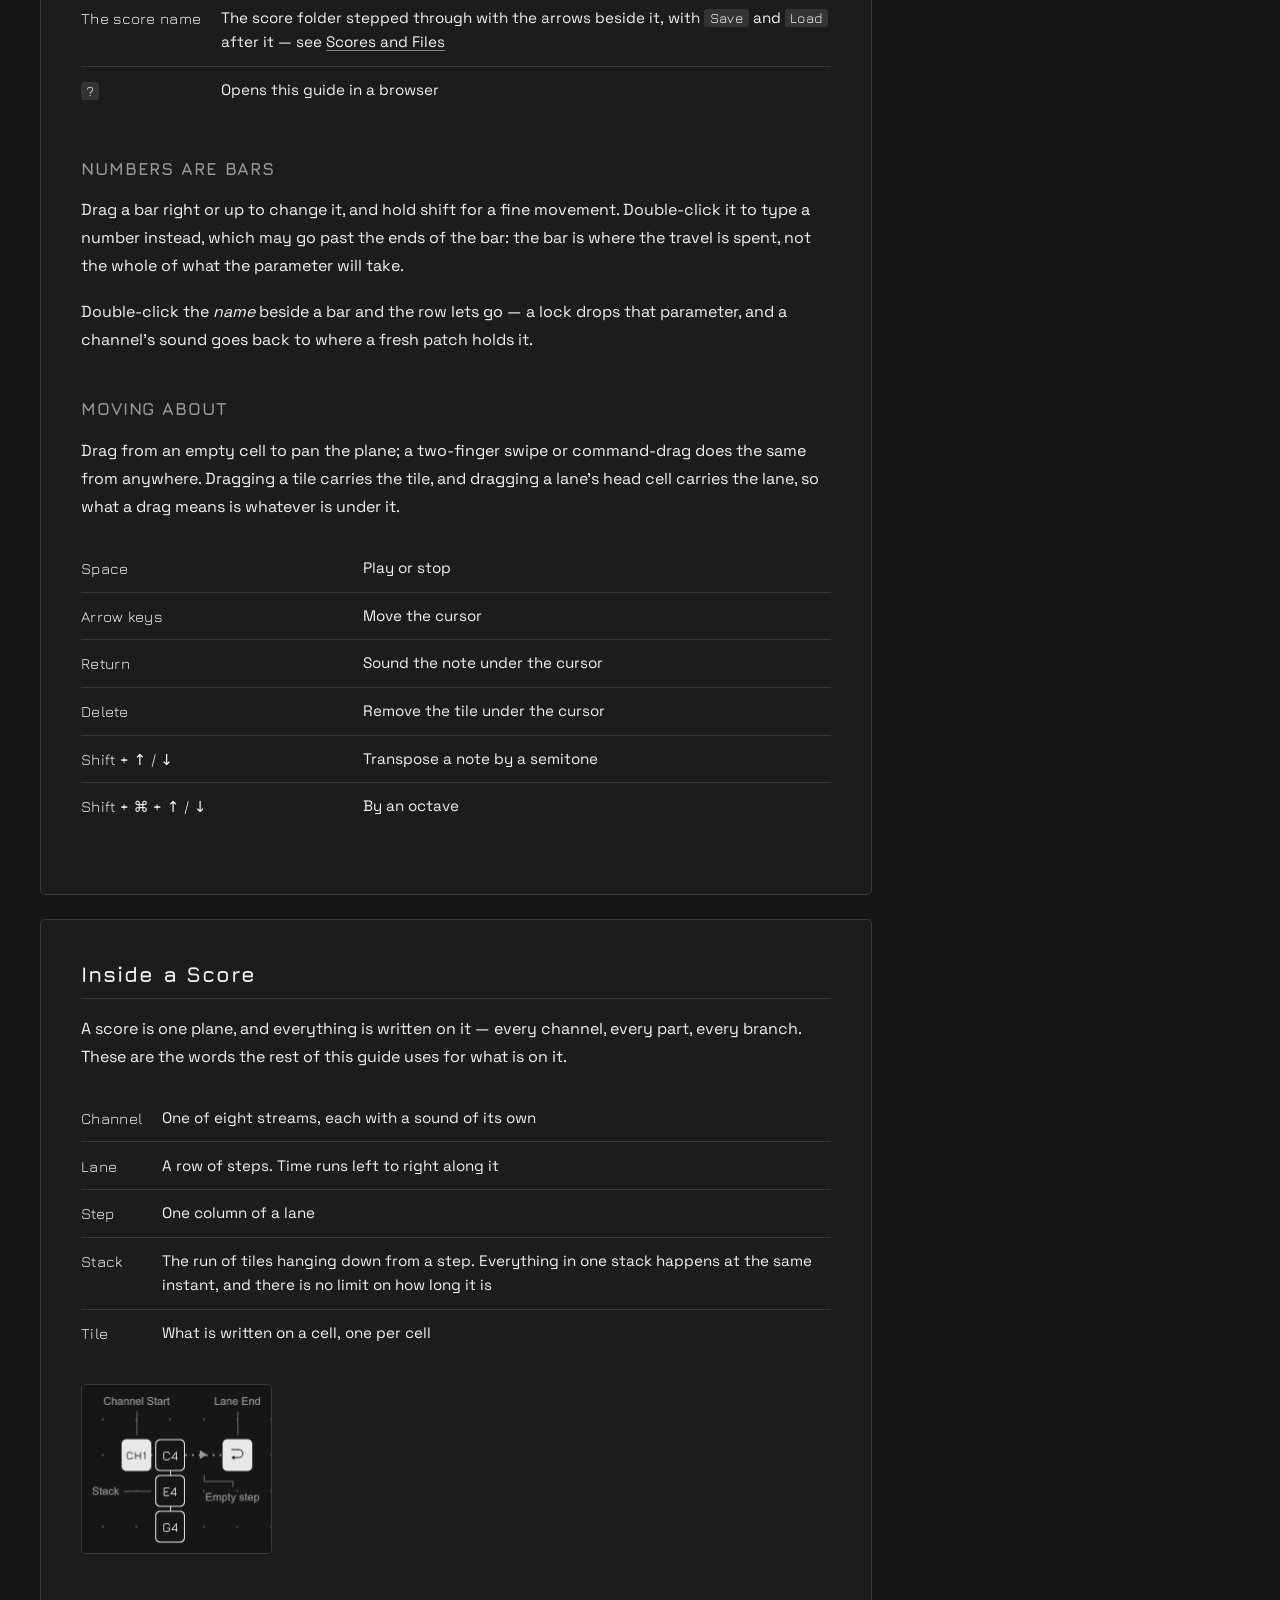
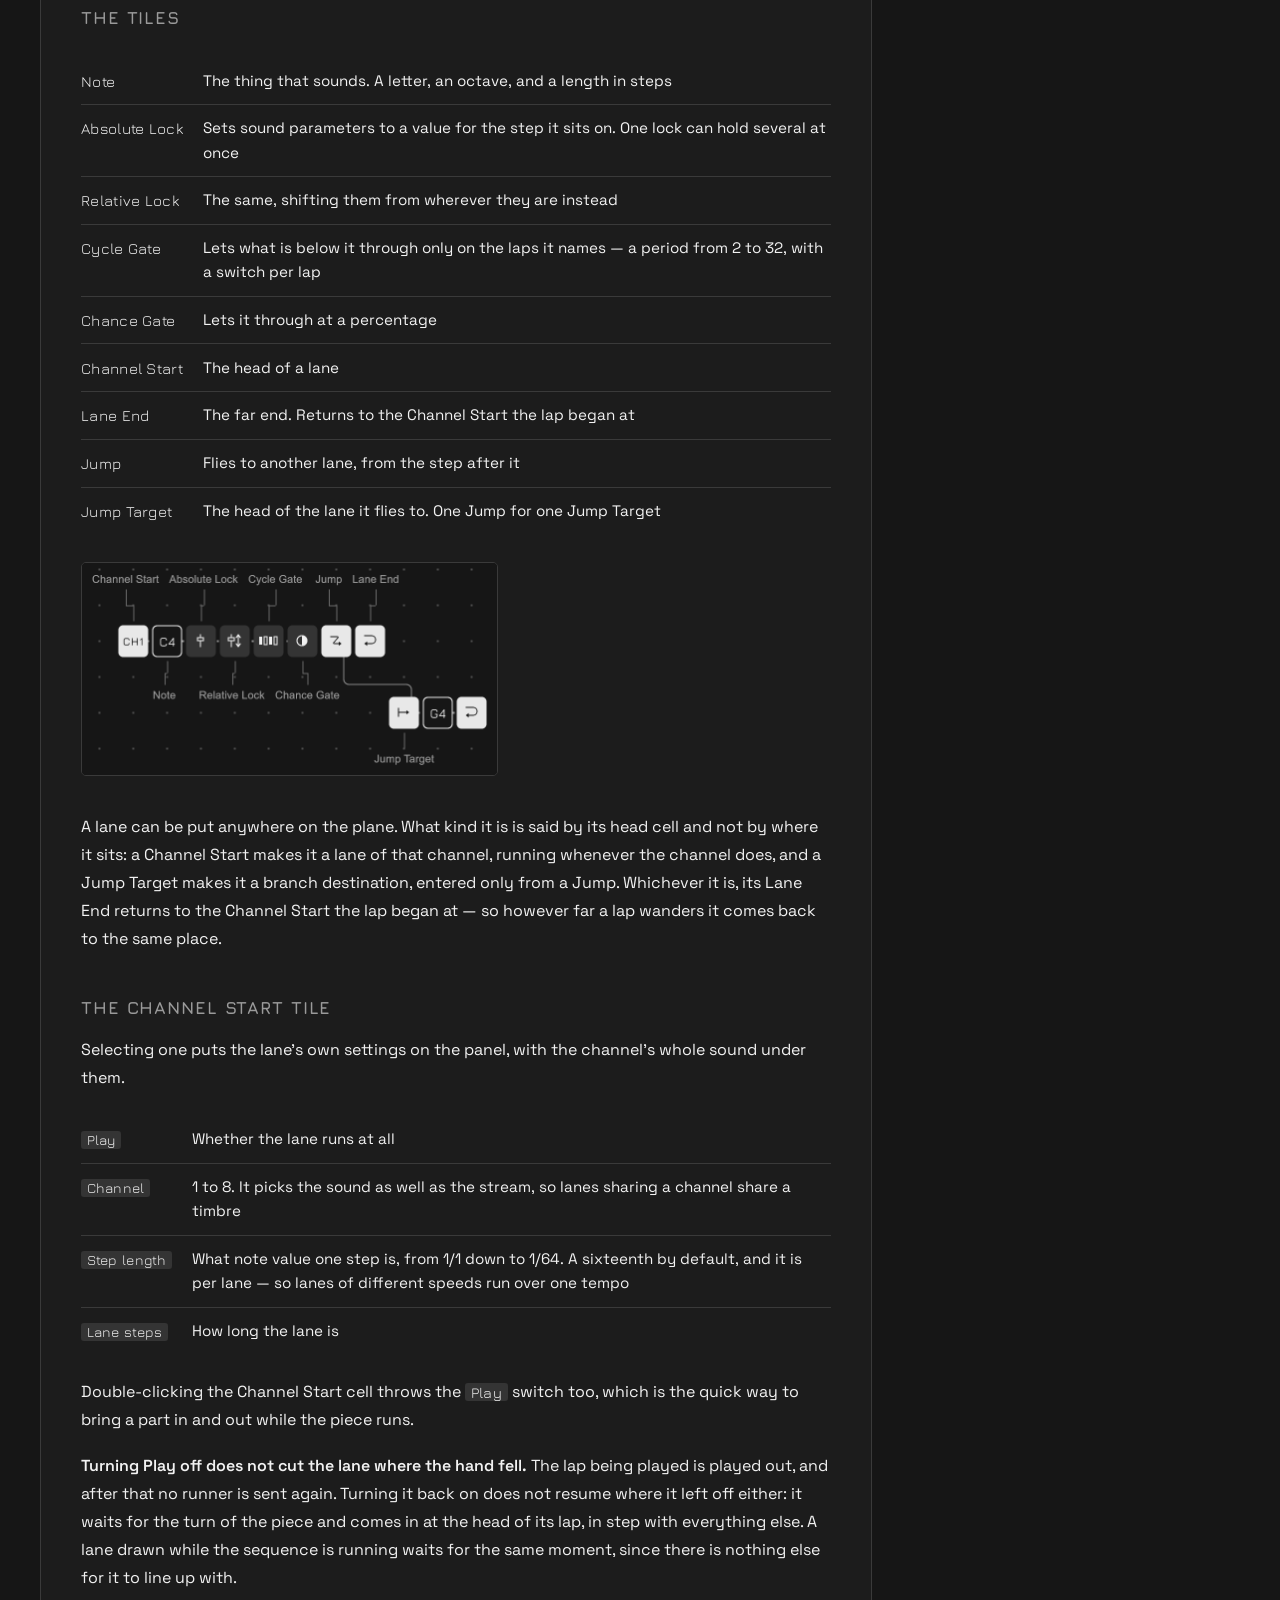
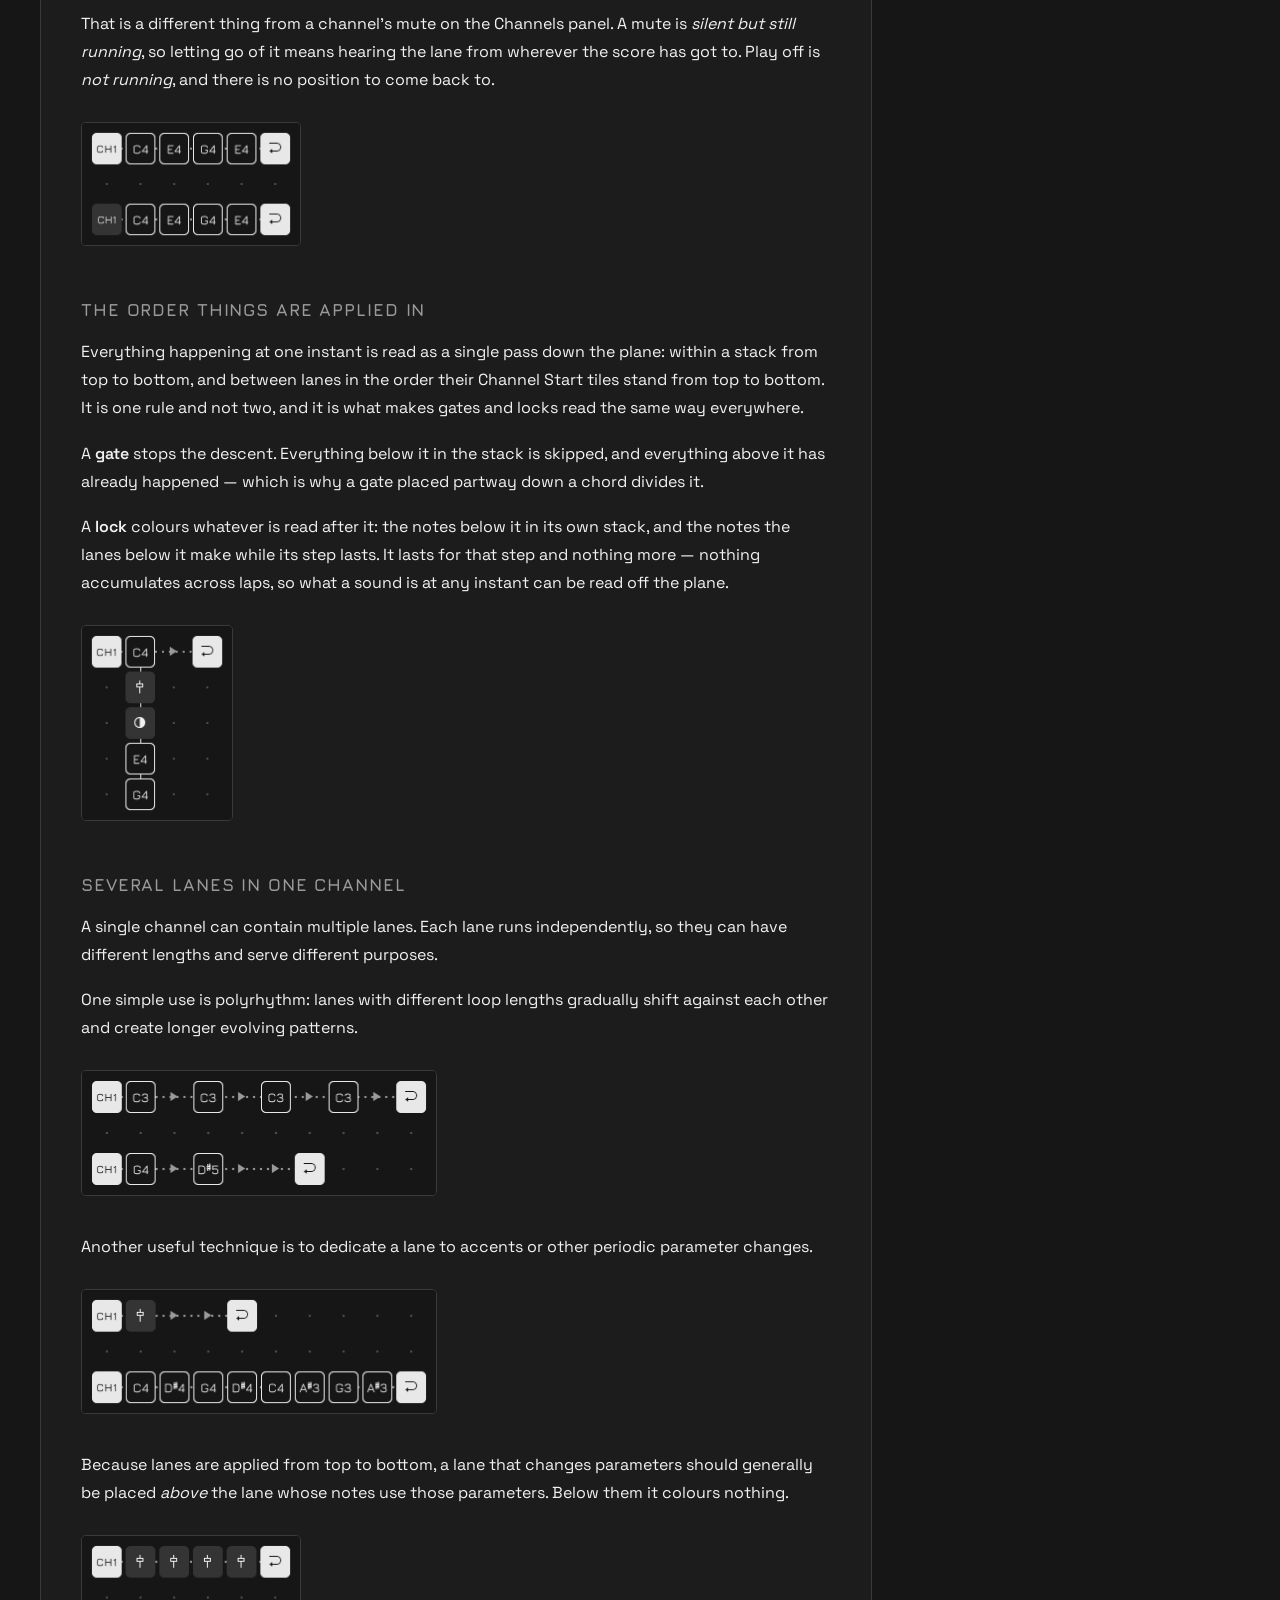
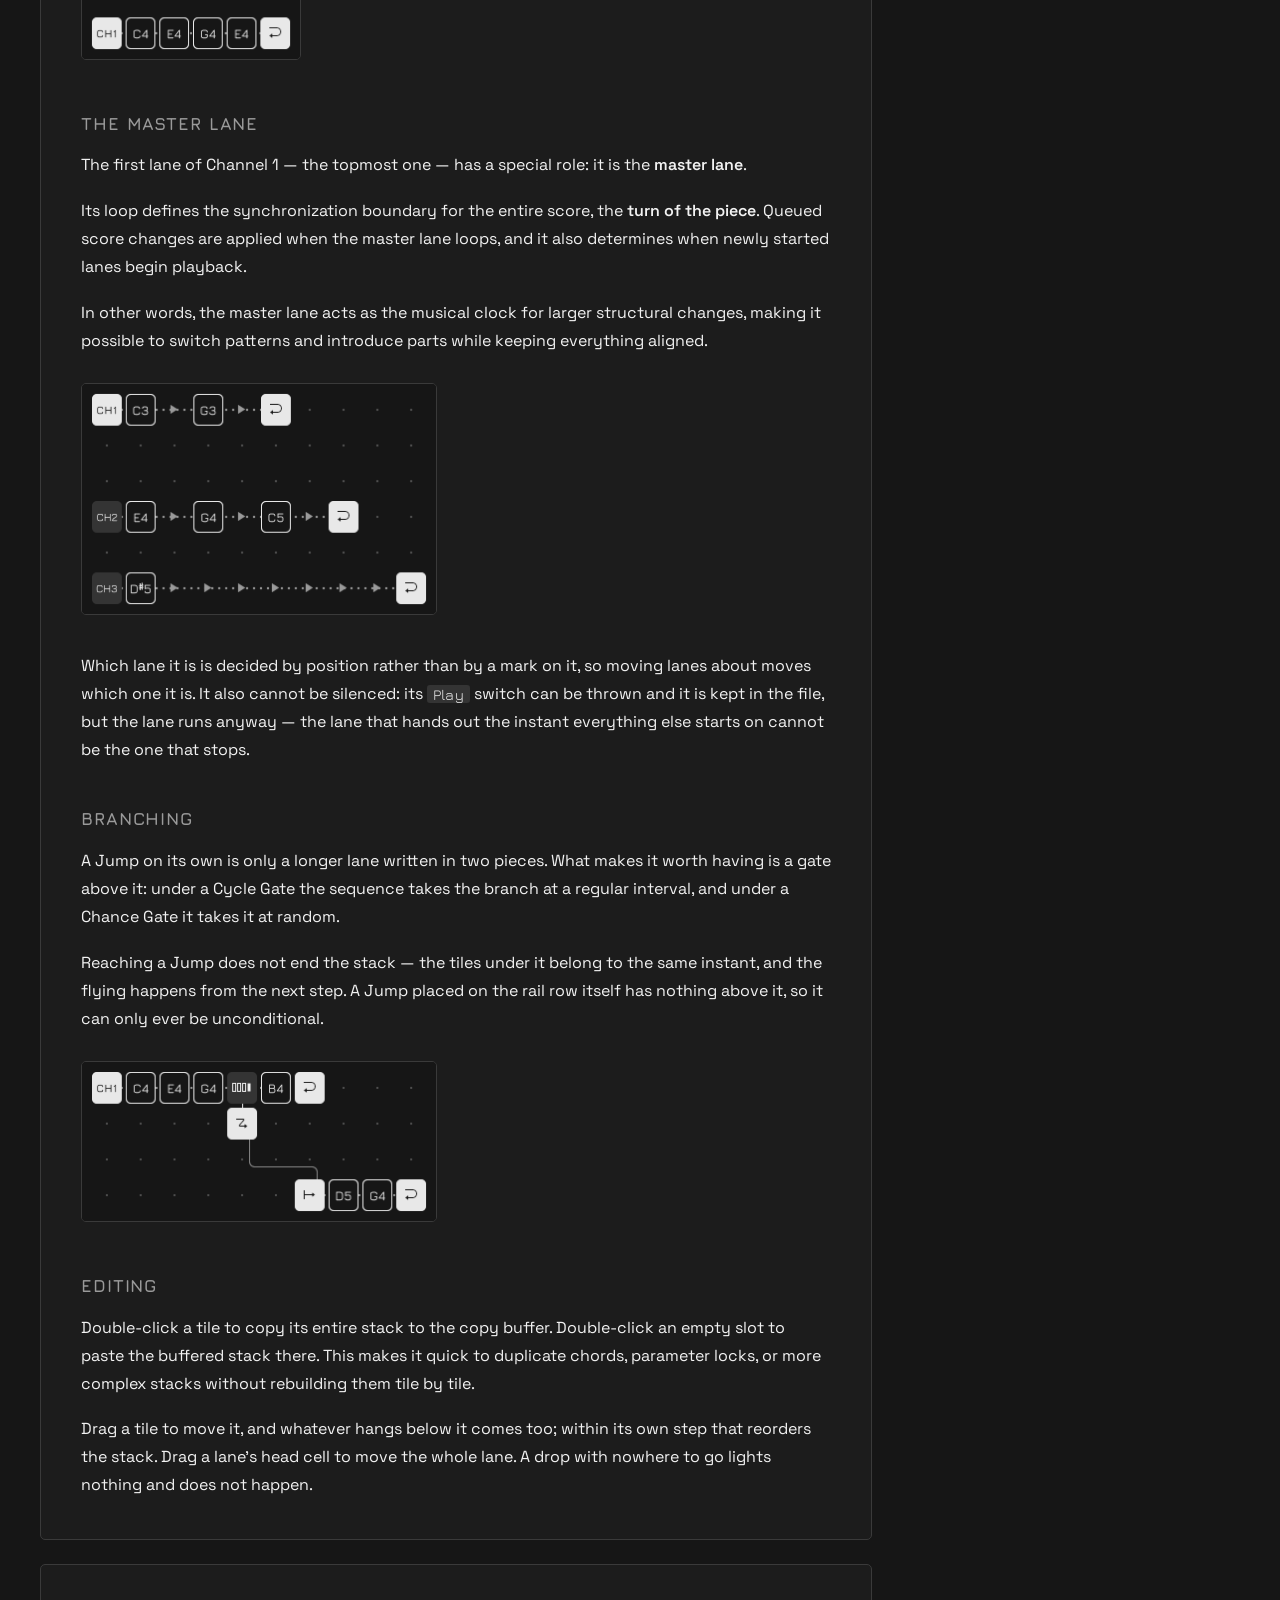
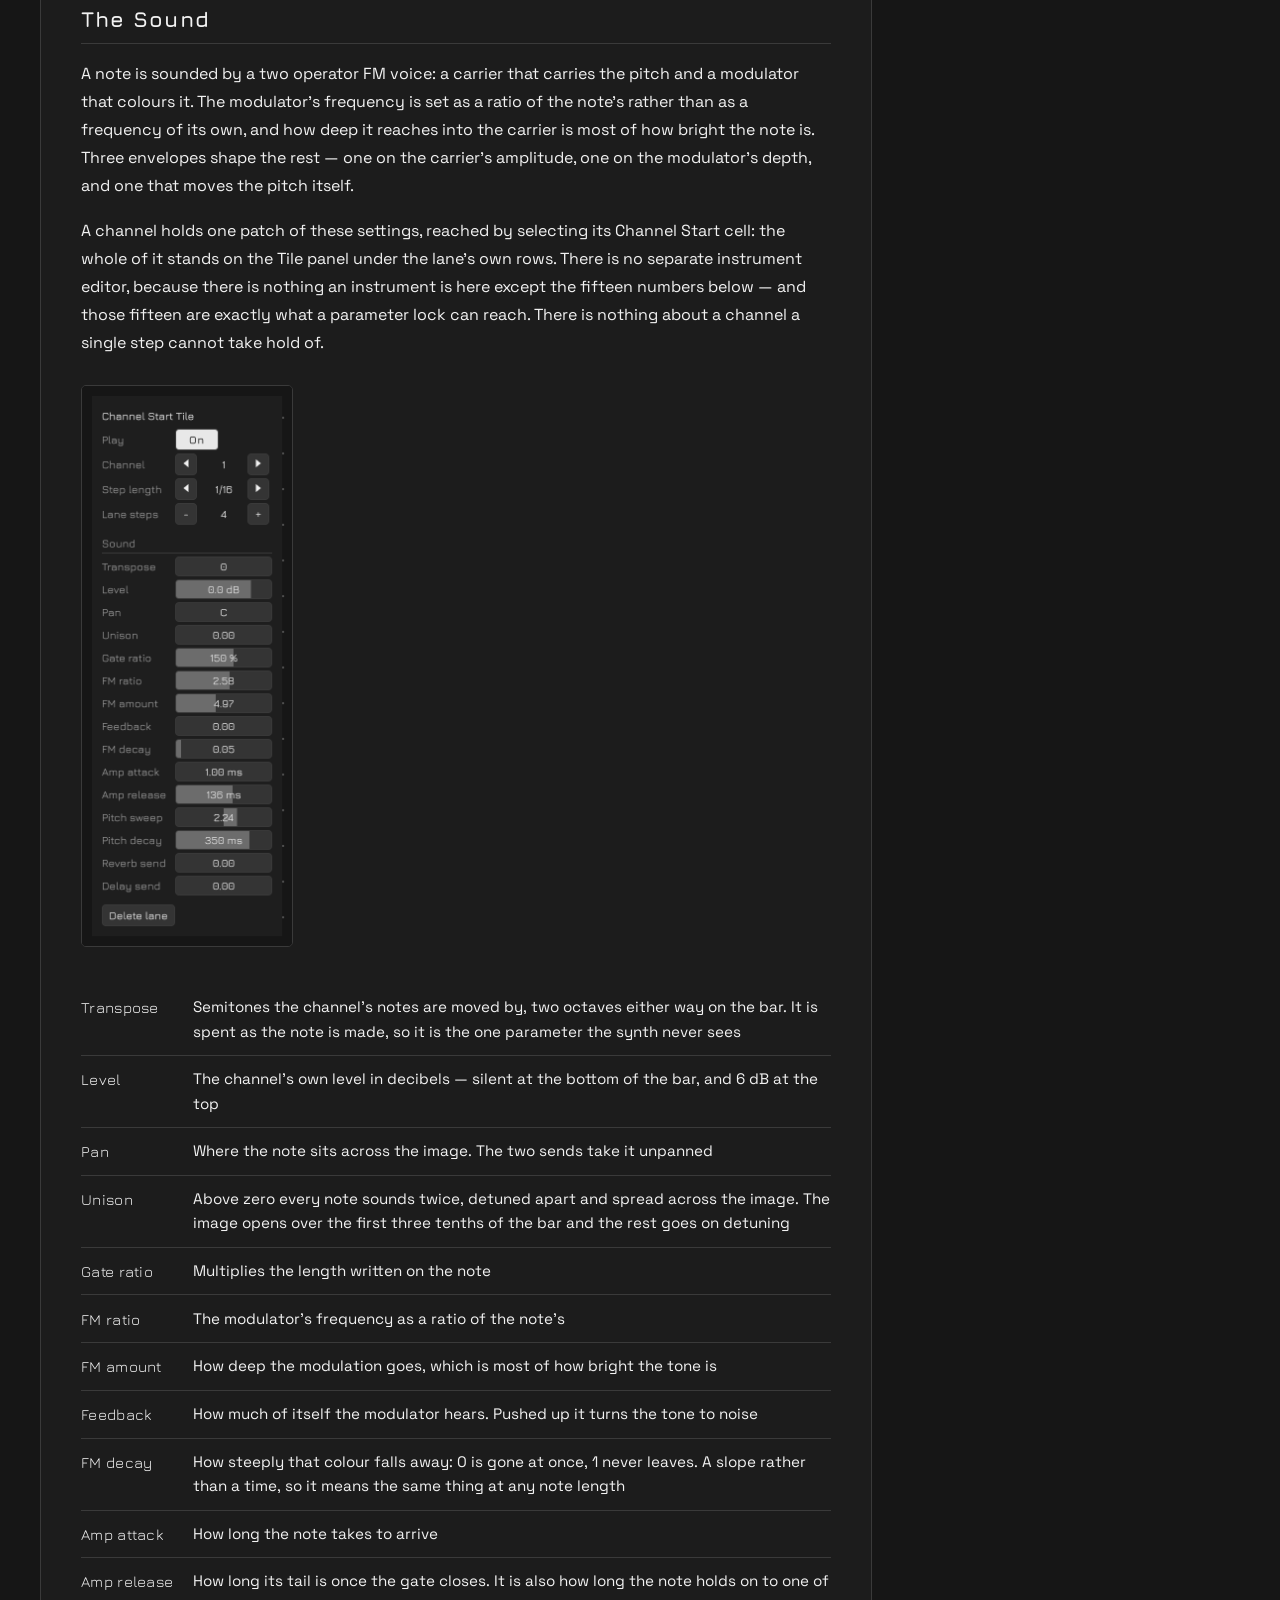
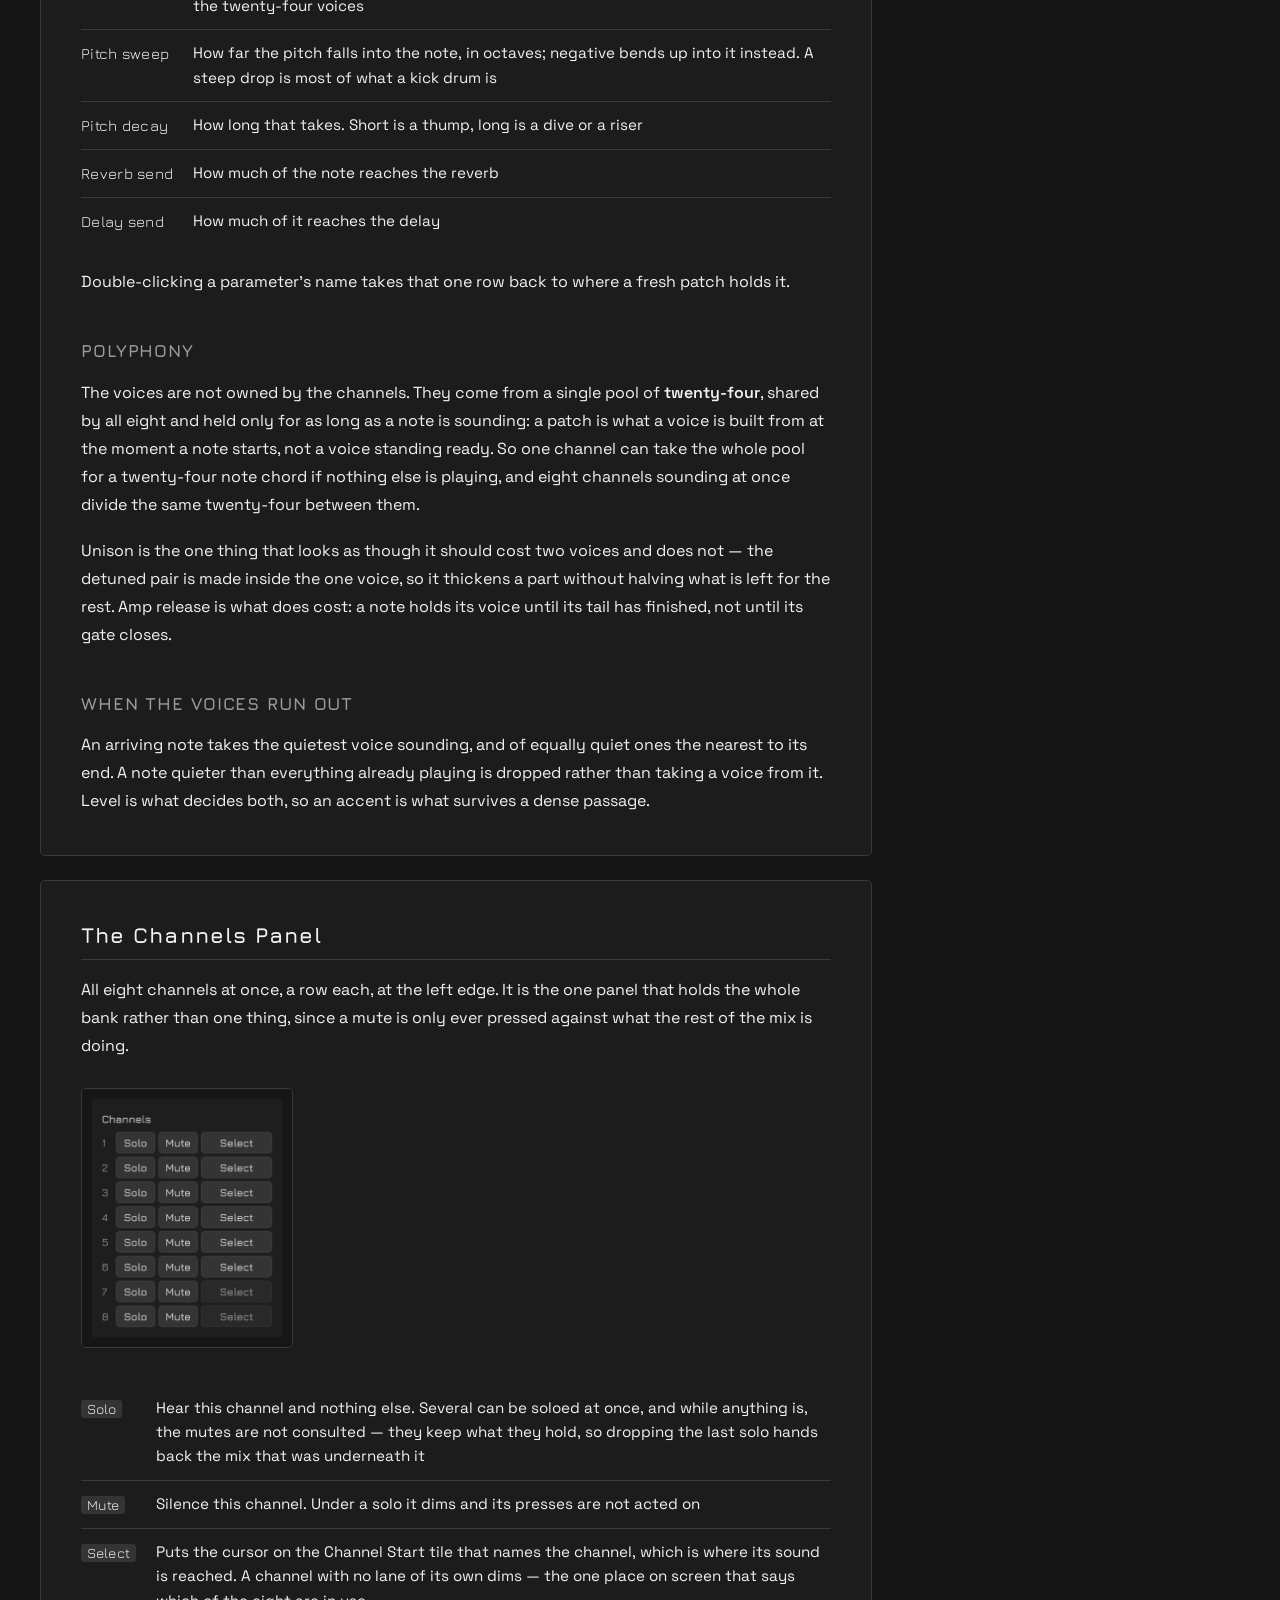
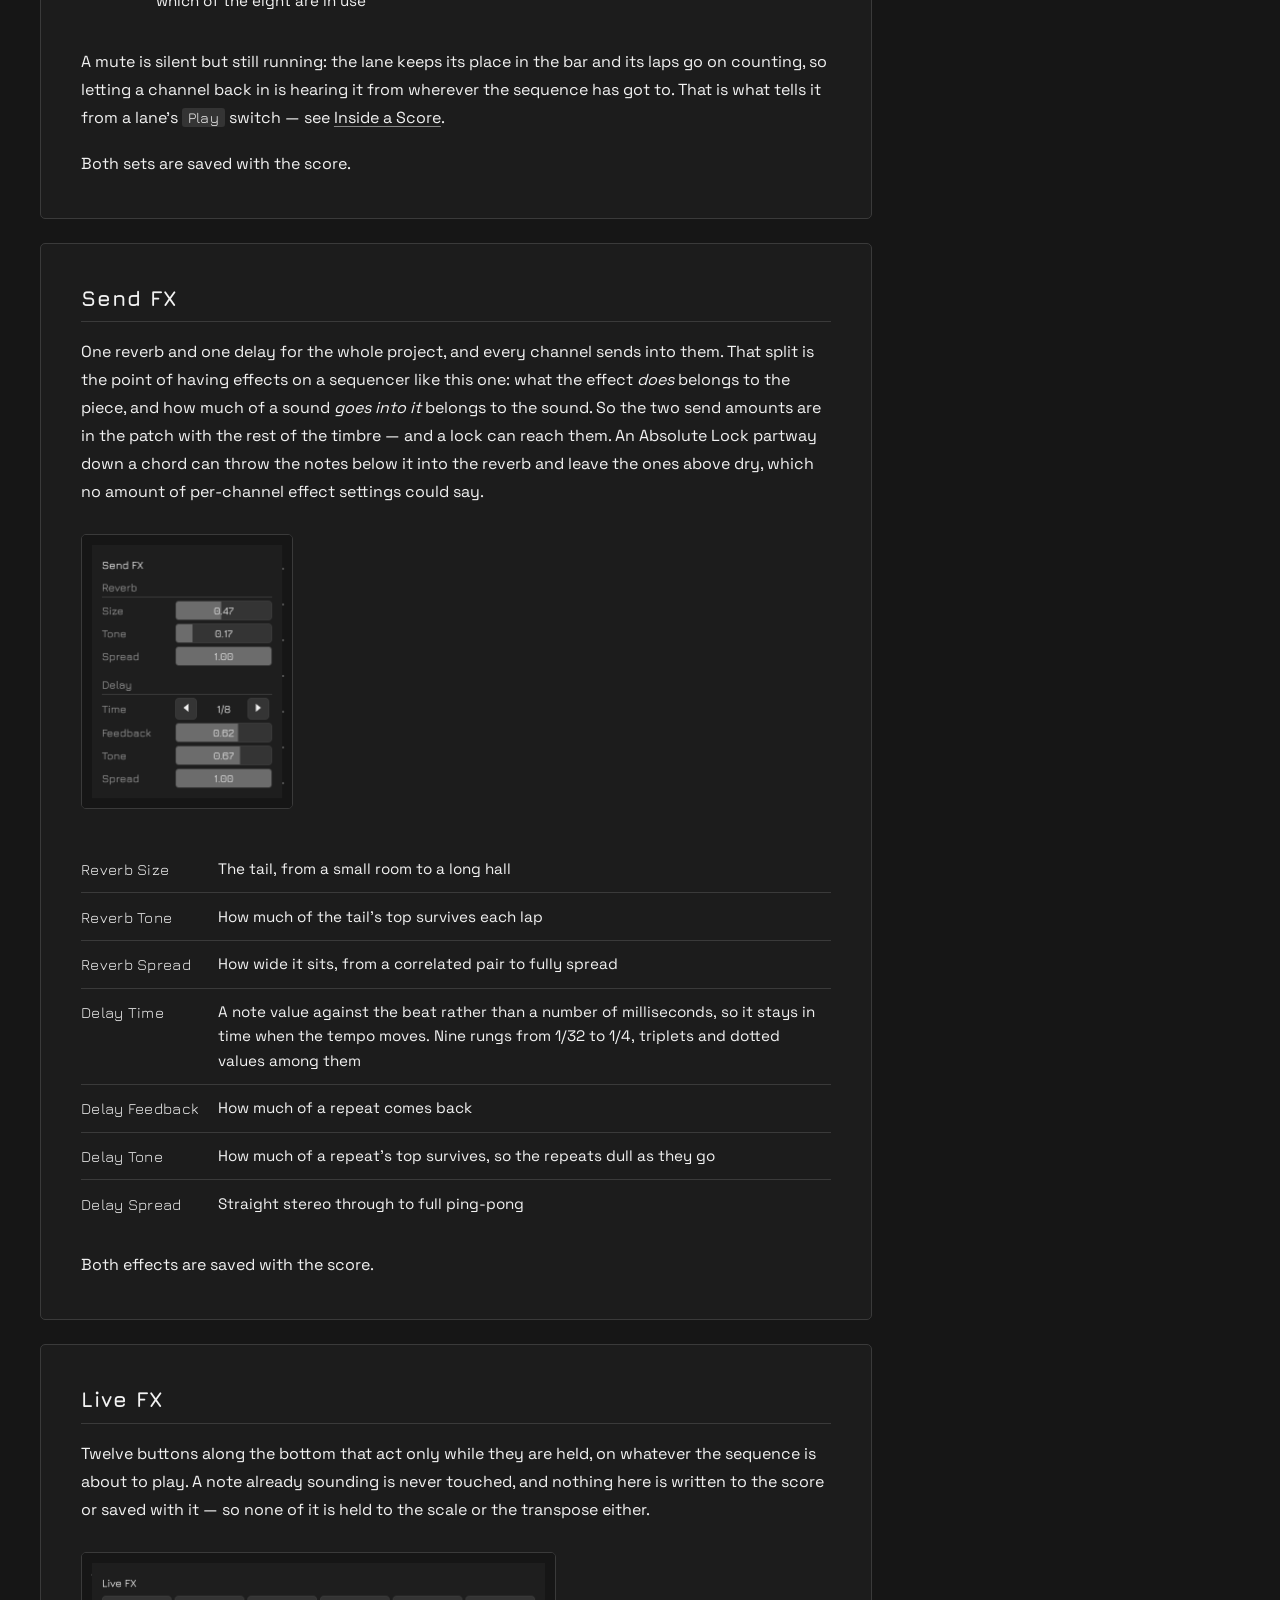
==== commit 52295fd0: "Put the two ways of getting the app in the rail and take the Web build's own section out of the guid" ====
--- a/index.html
+++ b/index.html
@@ -46,30 +46,14 @@
     piece by piece — the score plane, the panels, and everything each of them sets.</p>
 
     <p>It does not have to be read front to back. If you would rather start by playing,
-    open the <a href="#web">Web build</a>, put a few note tiles on the plane and press
-    Play; the rest of the guide reads more easily once something is sounding.</p>
+    put a few note tiles on the plane and press Play; the rest of the guide reads more
+    easily once something is sounding.</p>
 
     <div class="note">
       <p>An aside, by way of thanks: Jacquard takes its cues from a handful of things
       that came before it — programmable sequencers such as Hundred Rabbits' Orca, the
       sound design of Elektron's Model:Cycles, and the pared-back interface of Fors
       Lab's FMS.</p>
-    </div>
-  </section>
-
-  <section class="panel">
-    <h2 id="web">Try It on the Web</h2>
-
-    <p>A Web build is available, so you can try Jacquard in a browser without installing
-    anything.</p>
-
-    <a class="address" href="https://www.keijiro.tokyo/jacquard-web/">www.keijiro.tokyo/jacquard-web/</a>
-
-    <div class="note">
-      <p>Note that the Web version keeps saved scores in the browser's storage, which the
-      browser may clear at any time, and there is no way to back them up as external files.
-      Treat anything made there as temporary — see
-      <a href="#files">Scores and Files</a>.</p>
     </div>
   </section>
 
@@ -854,7 +838,6 @@
       <p class="label">Contents</p>
       <ol>
         <li><a href="#intro">Introduction</a></li>
-        <li><a href="#web">Try It on the Web</a></li>
         <li><a href="#concepts">Basic Concepts</a></li>
         <li><a href="#screen">The Screen</a></li>
         <li><a href="#score">Inside a Score</a></li>
@@ -869,6 +852,9 @@
     </nav>
 
     <div class="group">
+      <p class="label">The App</p>
+      <a href="https://github.com/keijiro/Jacquard/releases">Download for desktop <span class="out" aria-hidden="true">&#8599;</span></a>
+      <a href="https://apps.apple.com/app/id6804390464">App Store (iOS) <span class="out" aria-hidden="true">&#8599;</span></a>
       <a href="https://www.keijiro.tokyo/jacquard-web/">Try it in a browser <span class="out" aria-hidden="true">&#8599;</span></a>
       <a href="https://github.com/keijiro/Jacquard">GitHub <span class="out" aria-hidden="true">&#8599;</span></a>
     </div>
--- a/assets/style.css
+++ b/assets/style.css
@@ -346,24 +346,6 @@
 
 .note p { margin: 0; }
 
-/* The web build's address, which is the one link on the page anybody is looking for. */
-.address {
-  display: block;
-  font-family: var(--face-ui);
-  font-size: 1.05rem;
-  letter-spacing: 0.01em;
-  padding: 0.9rem 1.1rem;
-  margin: 1.5rem 0;
-  background: var(--background);
-  border: var(--line);
-  border-radius: var(--radius);
-  text-decoration: none;
-  word-break: break-all;
-  transition: background-color 0.12s ease;
-}
-
-.address:hover { background: var(--control); }
-
 /* Keys and buttons named in the text, set in the interface's own face so that a control
  * named on this page looks like the control it names. */
 .ui {
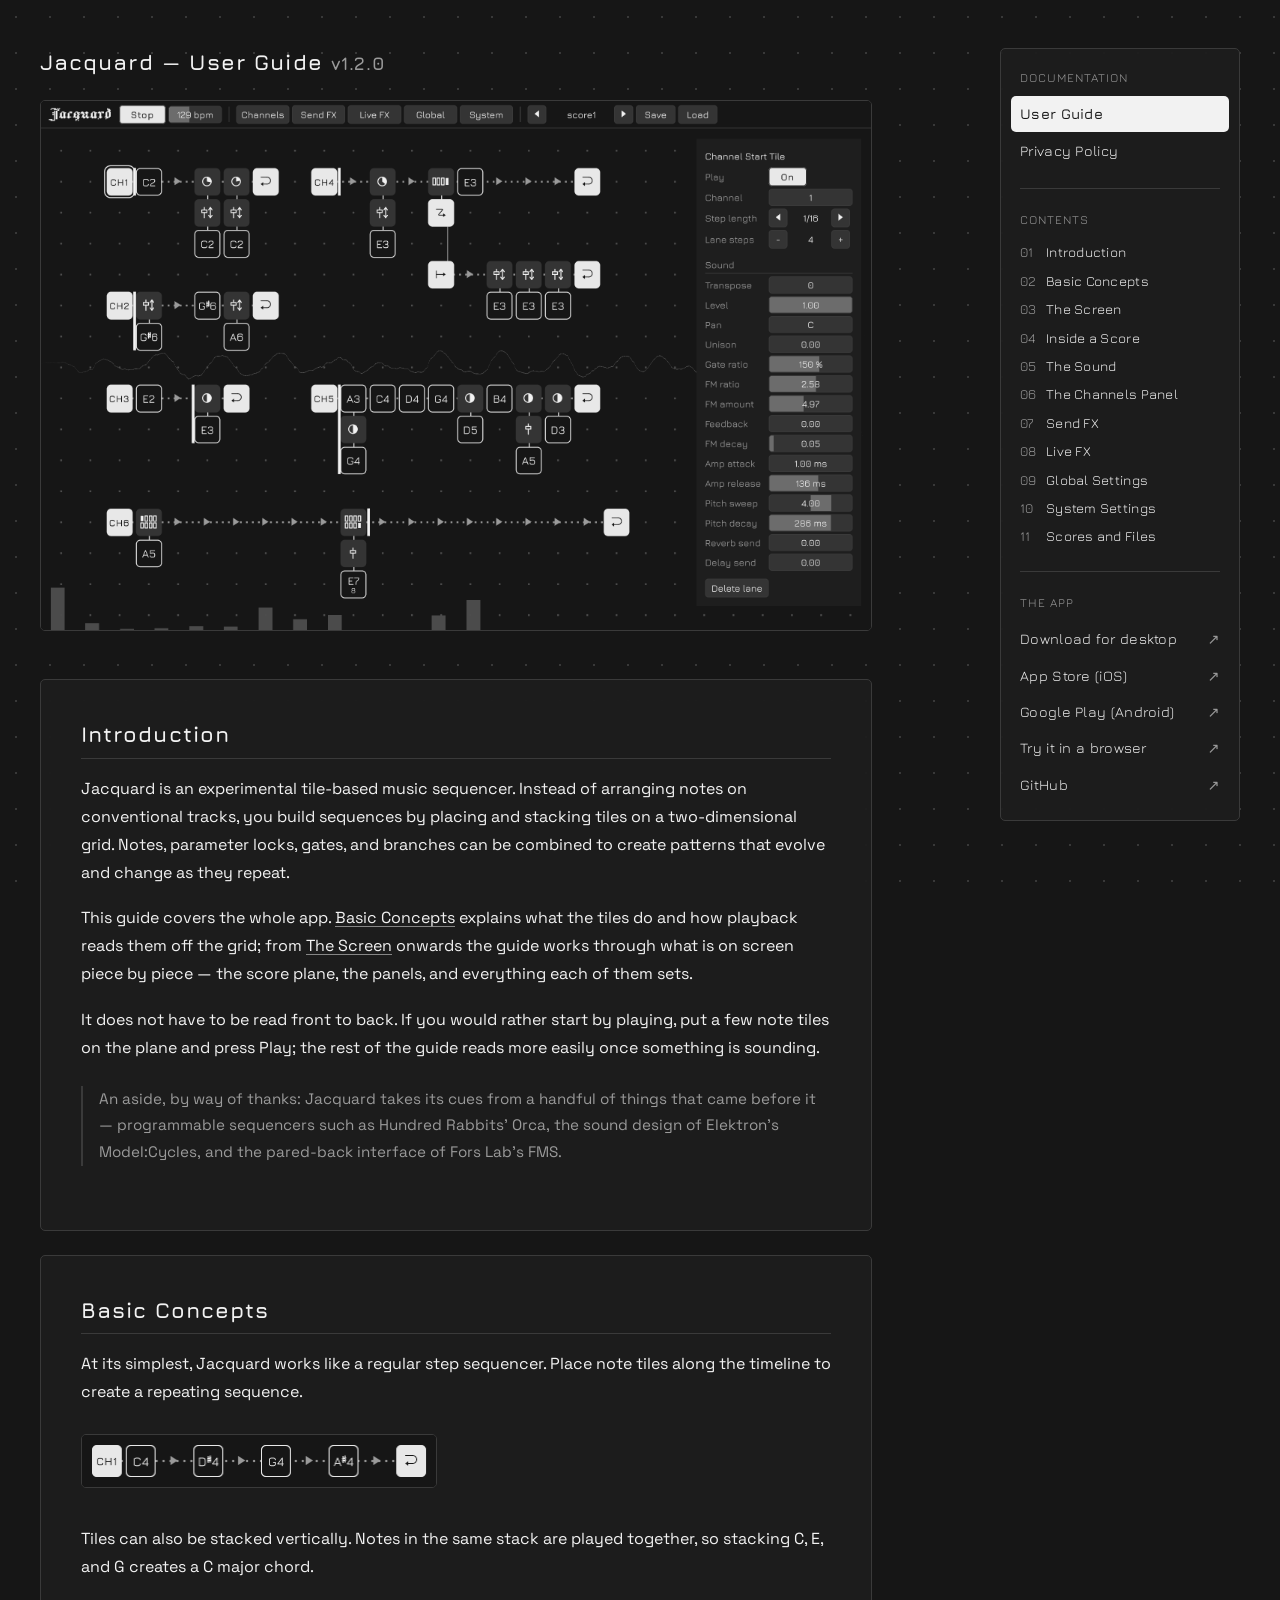
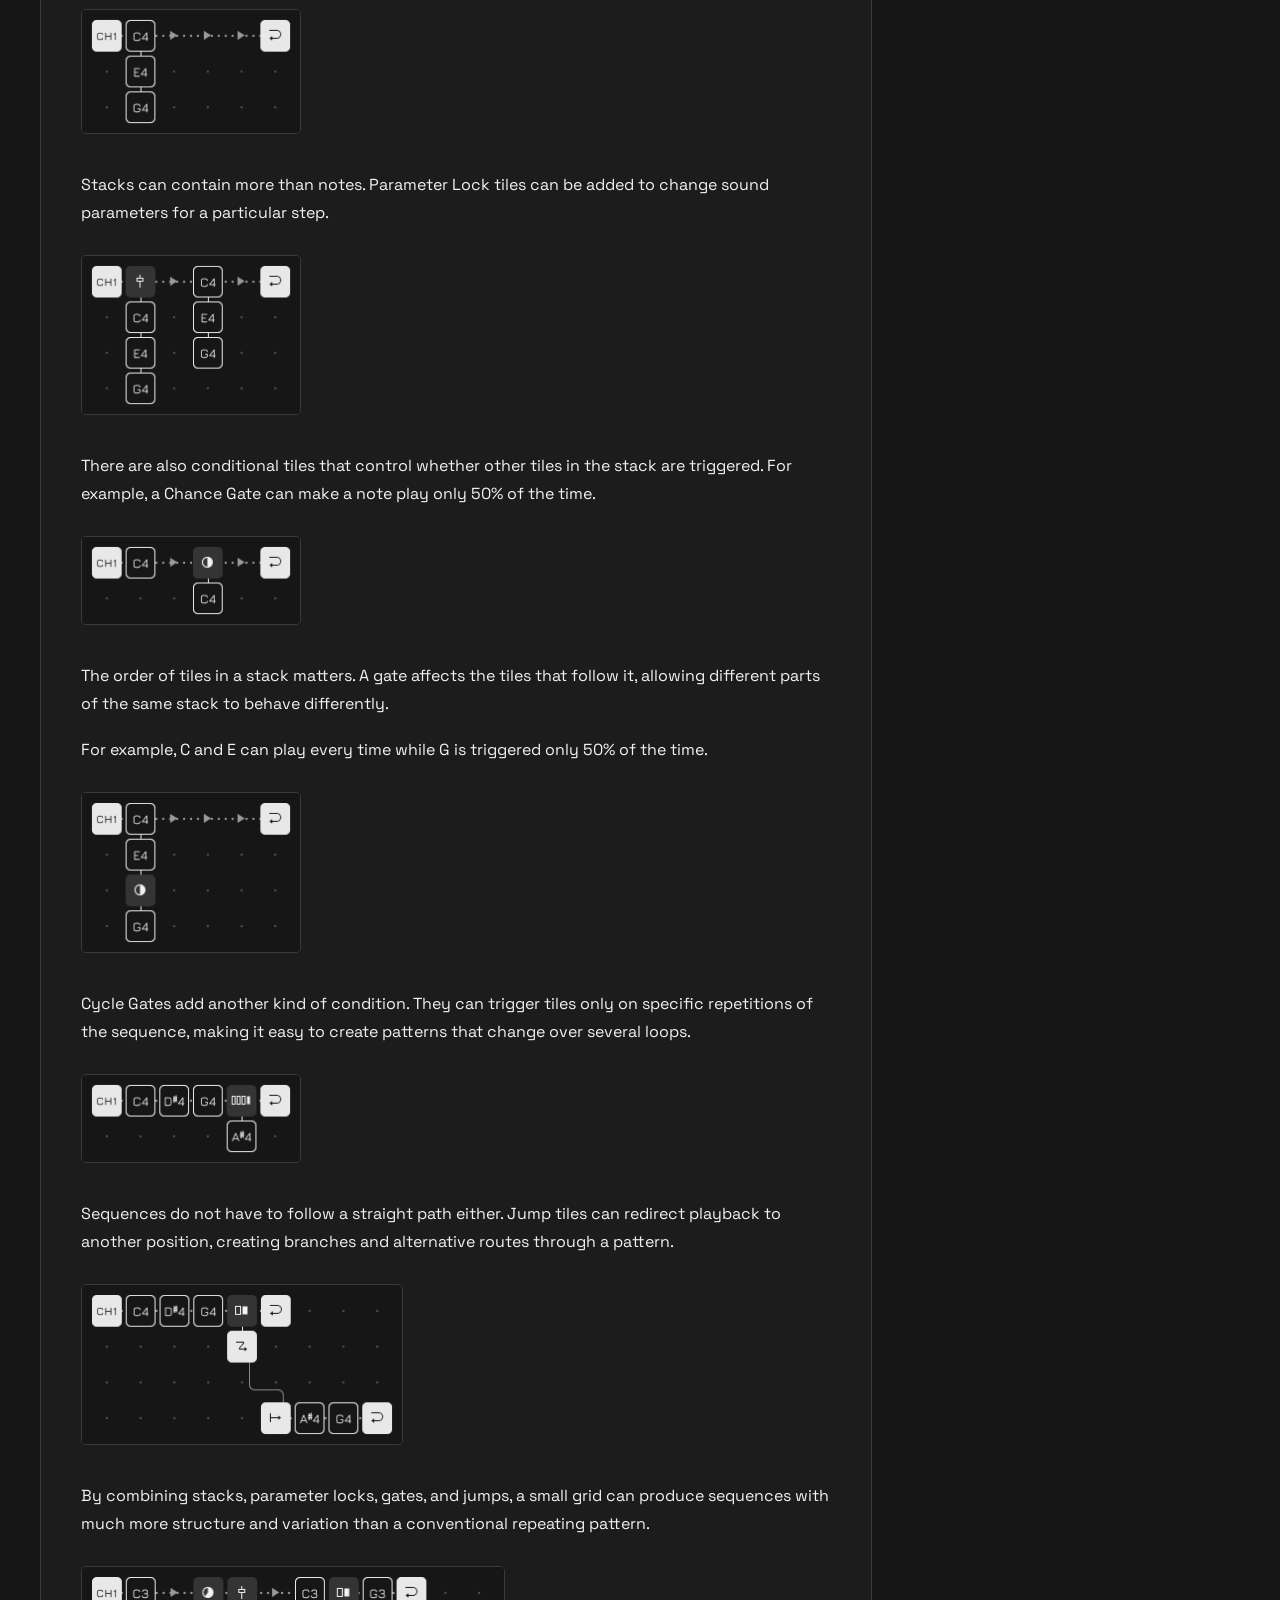
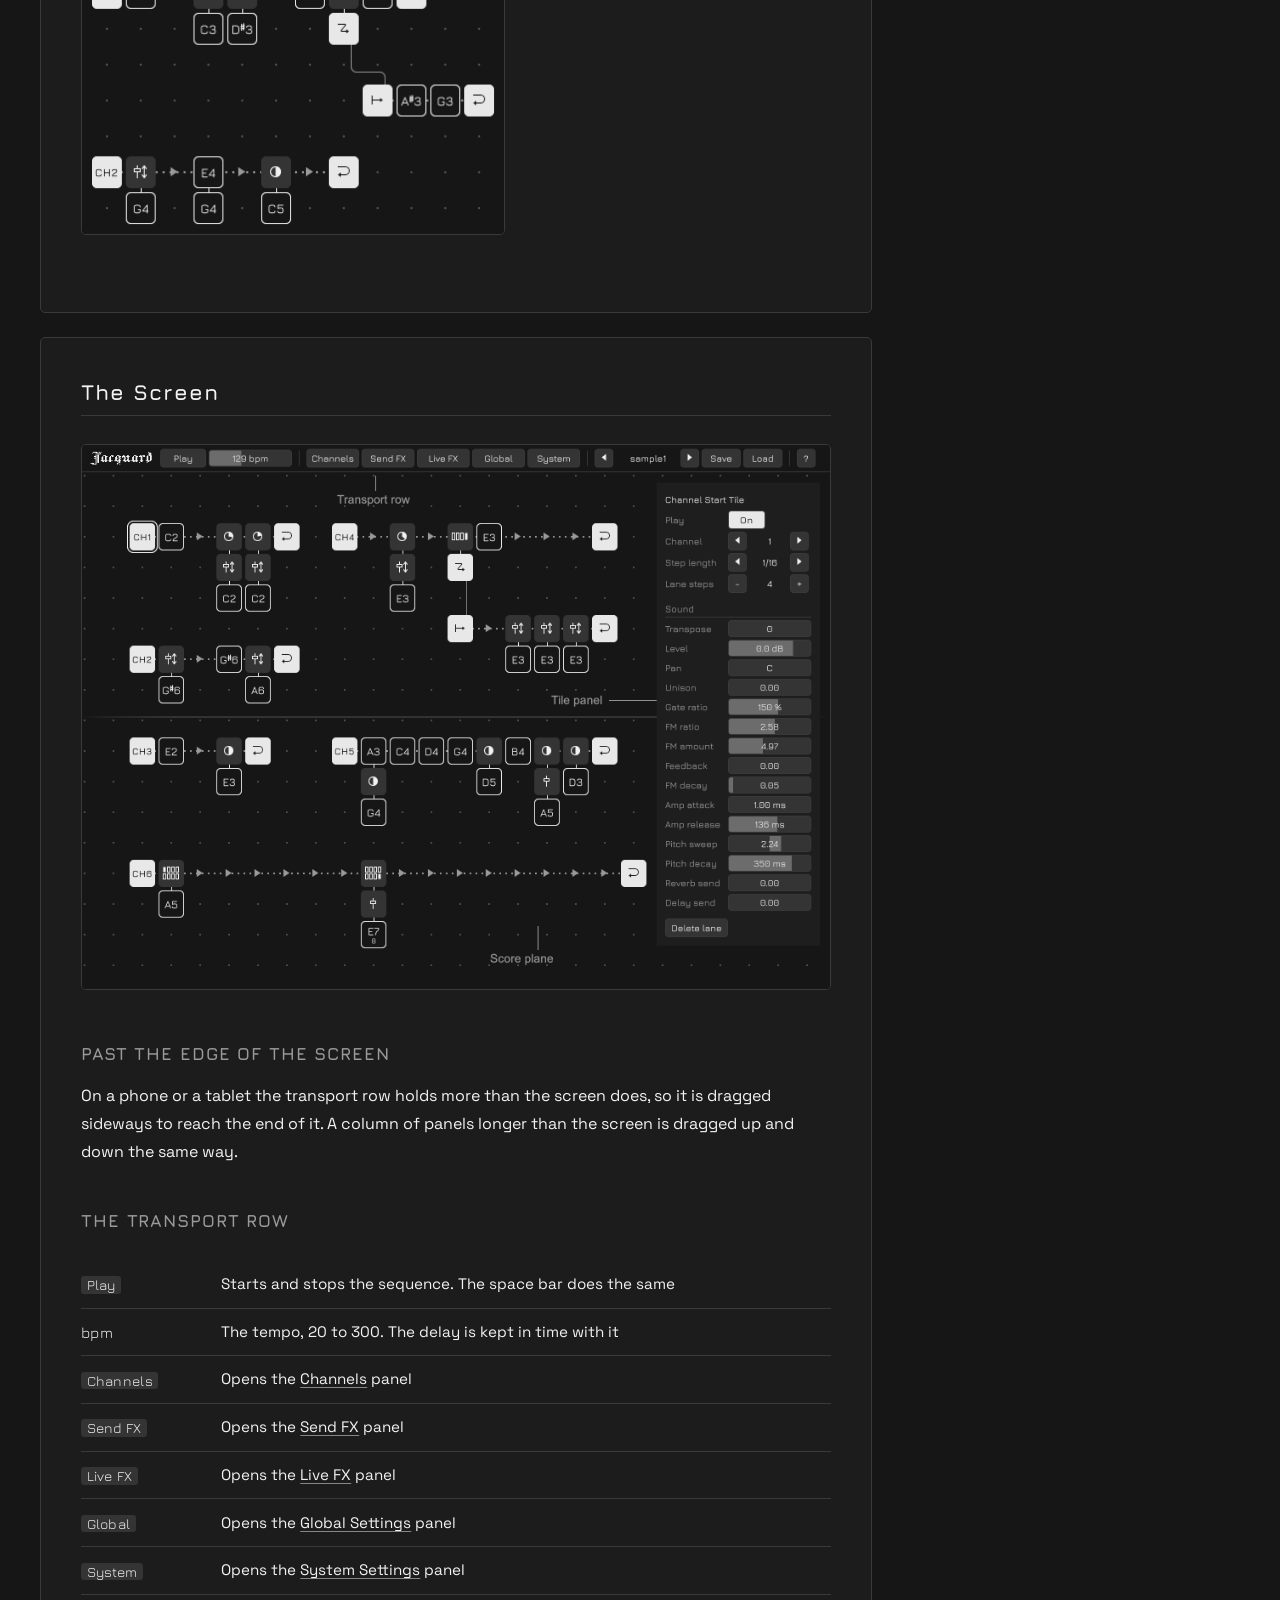
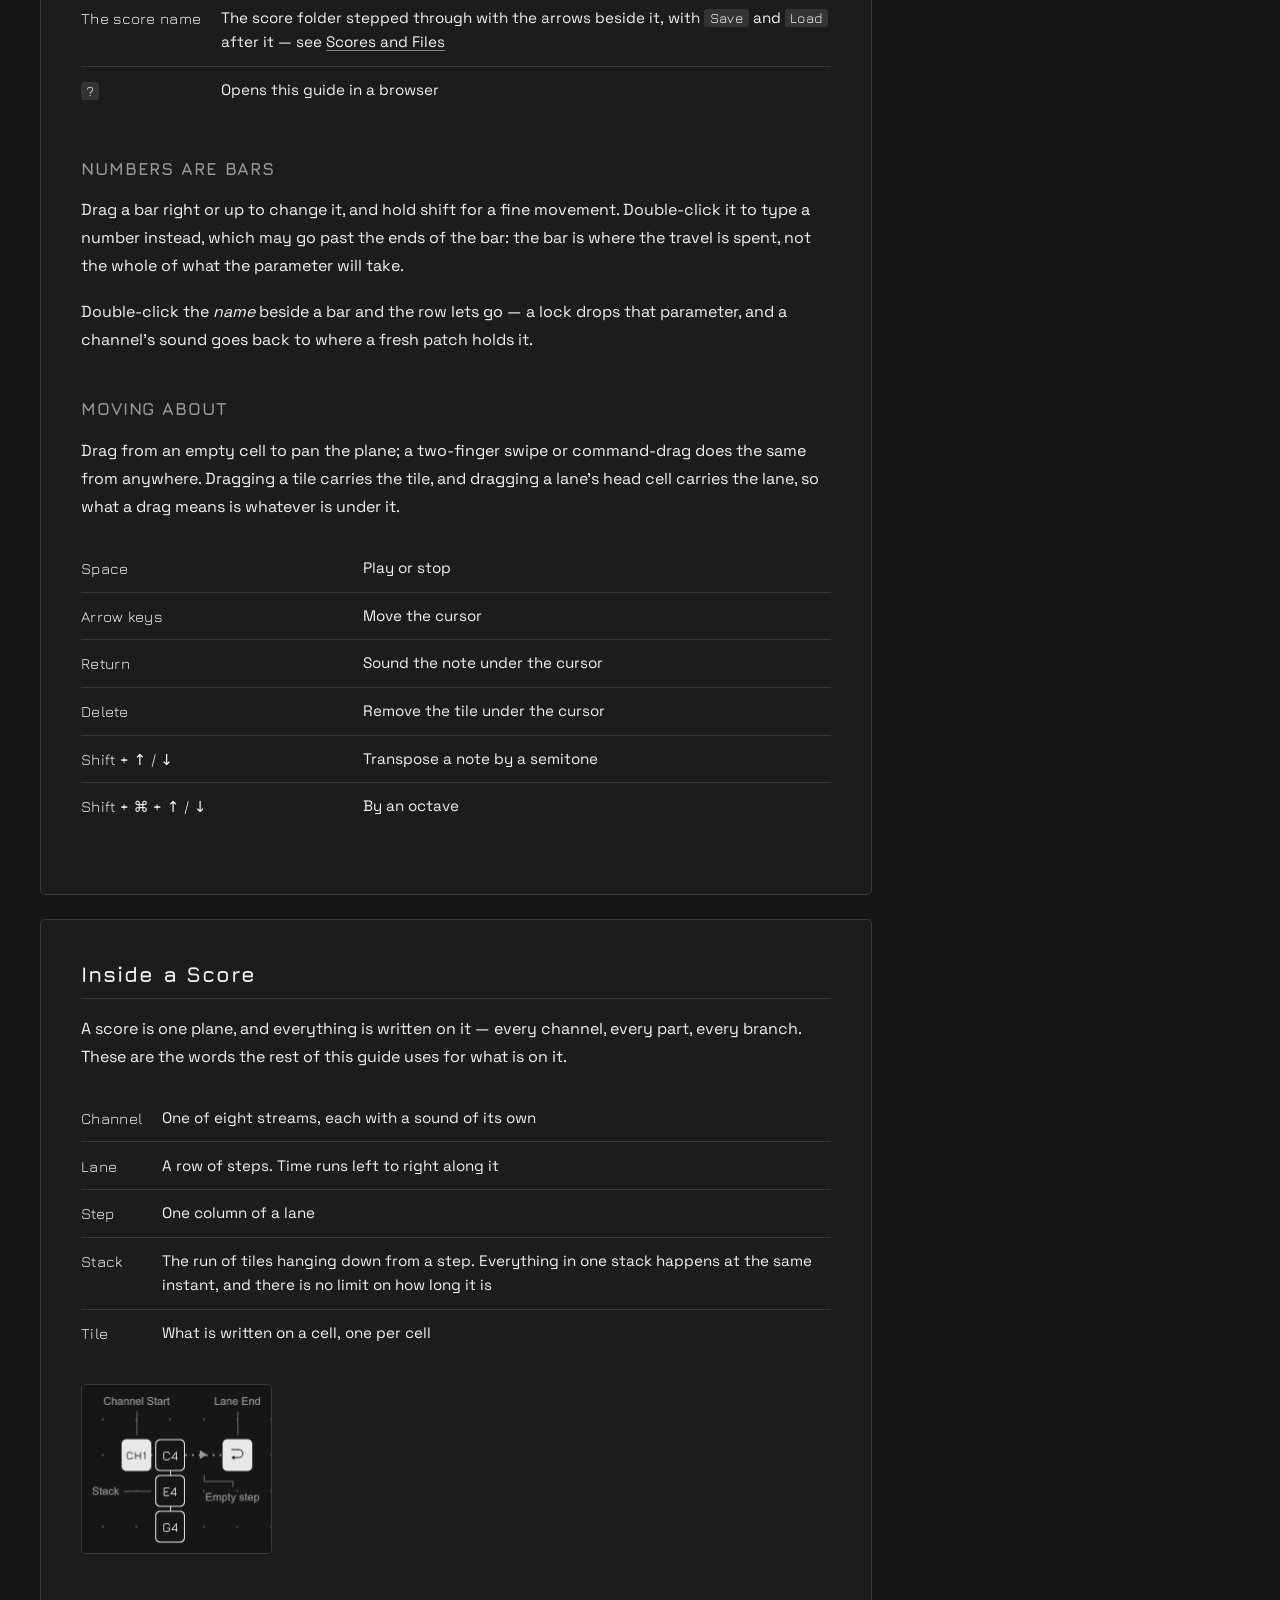
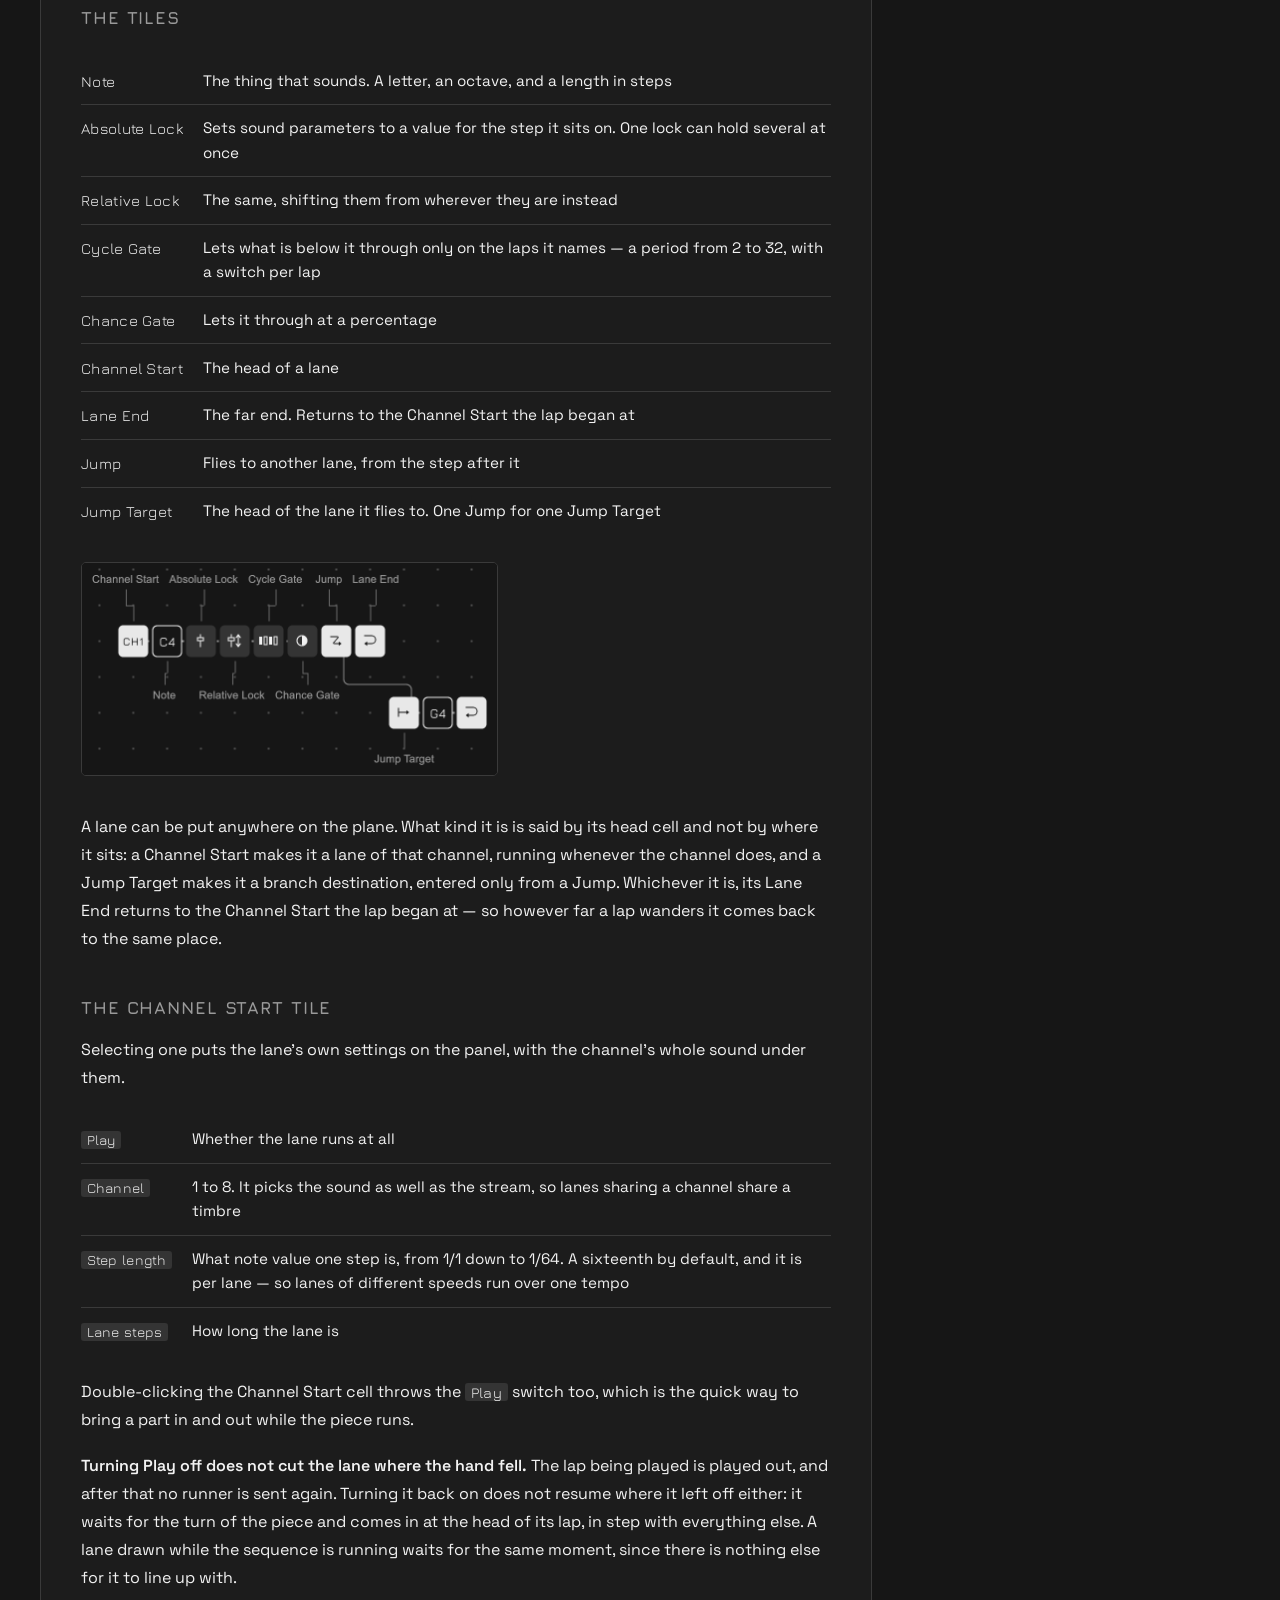
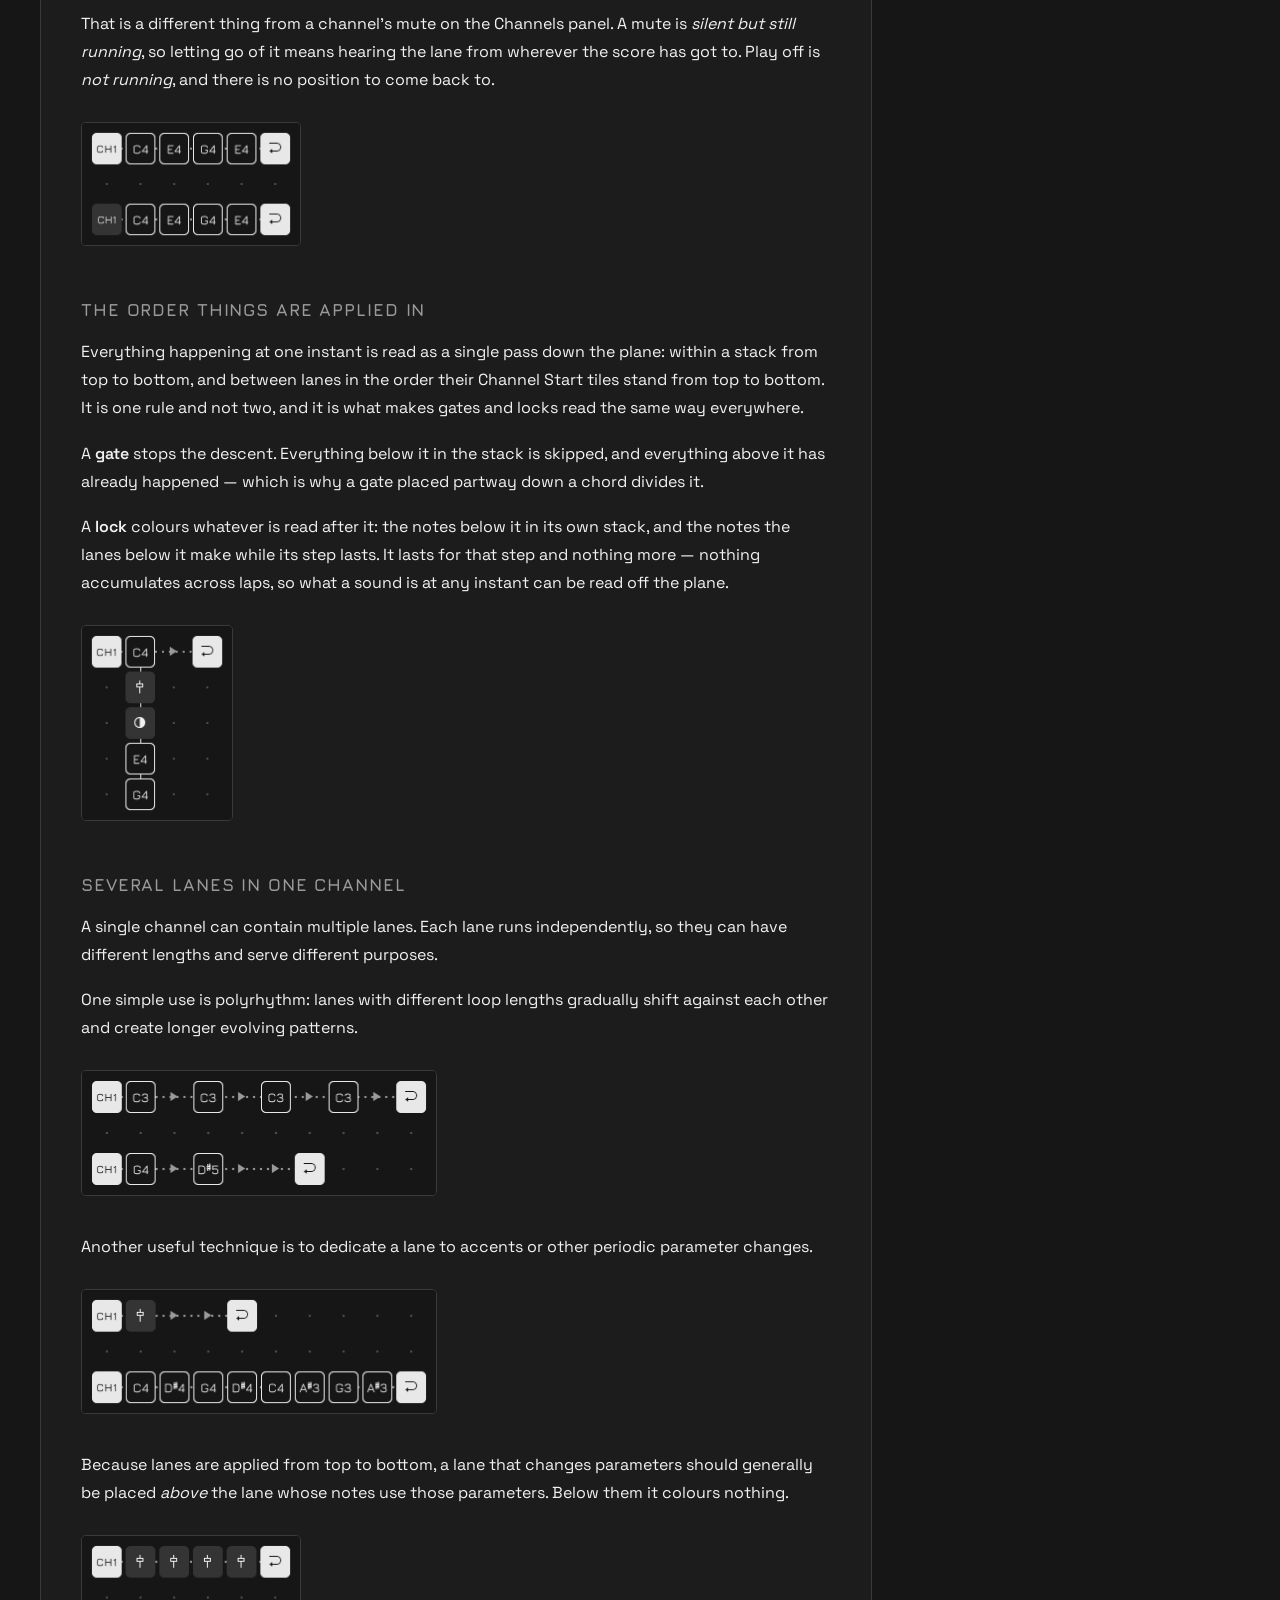
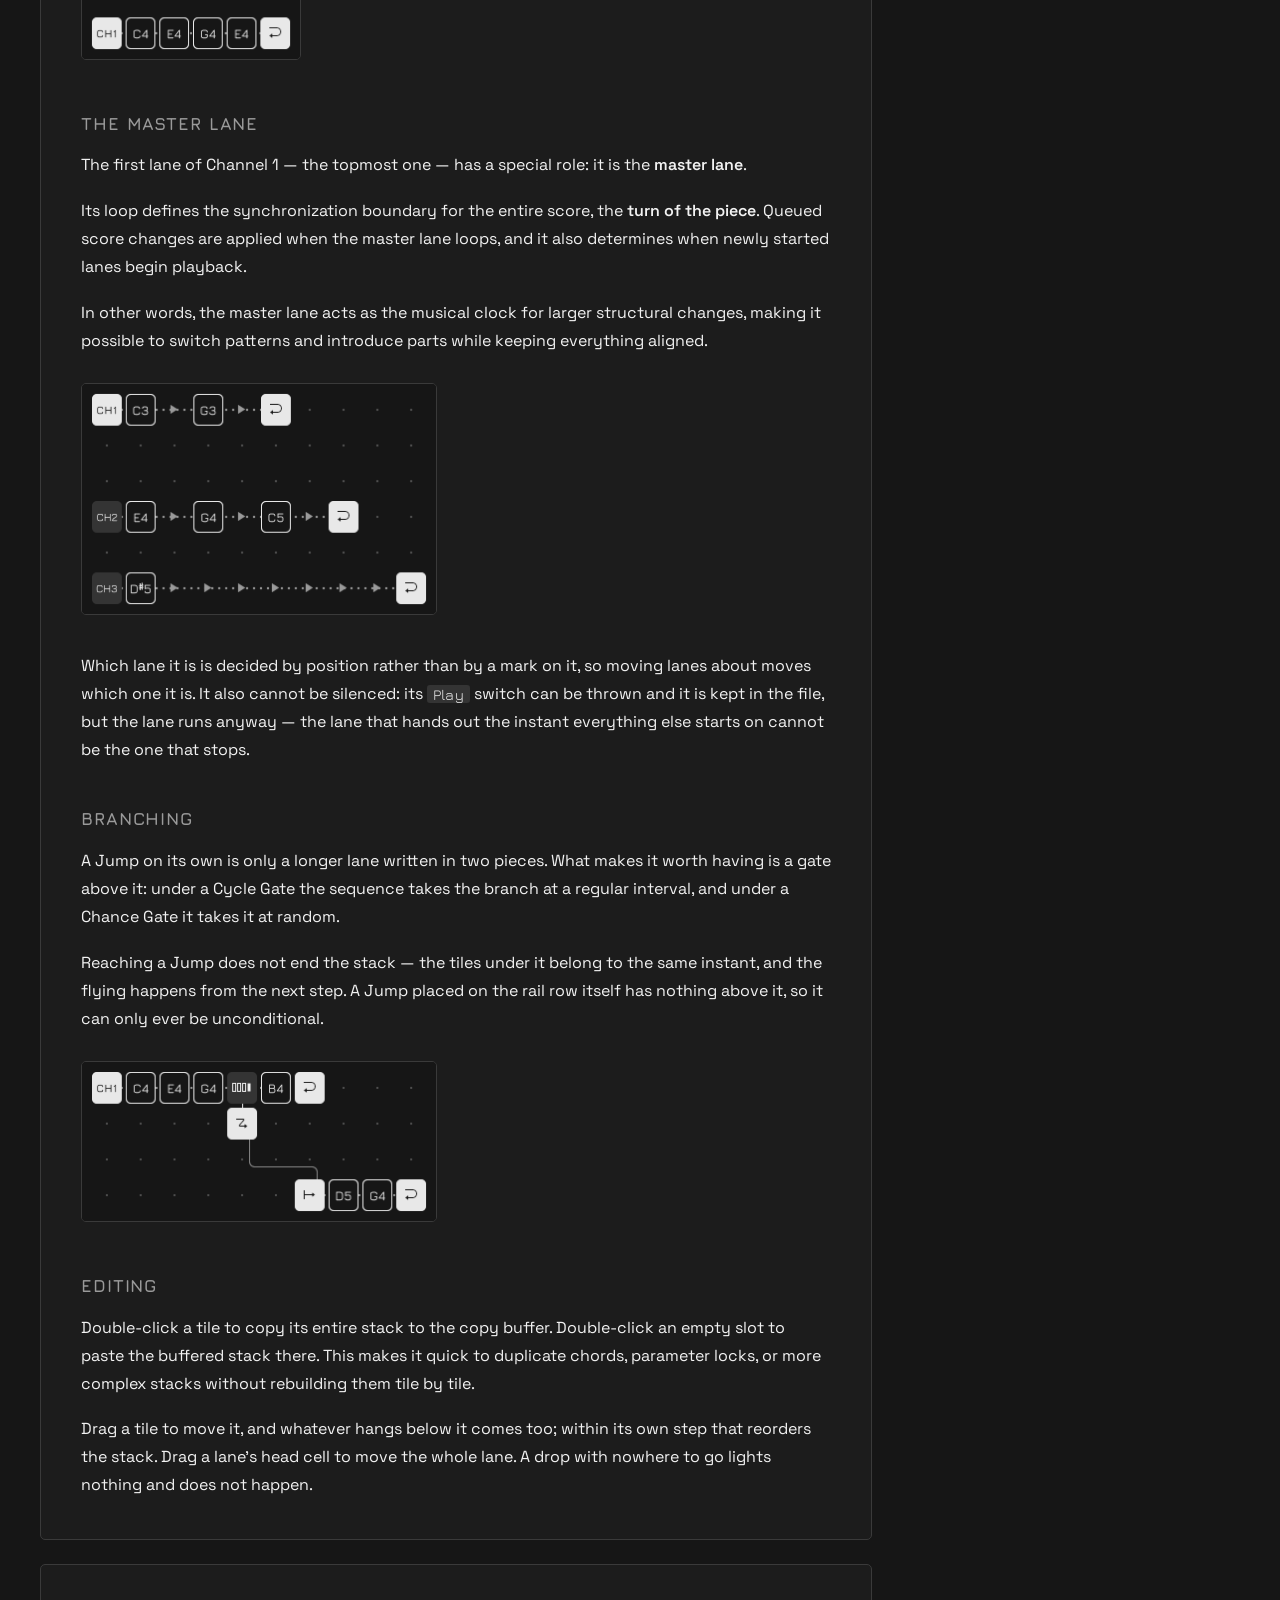
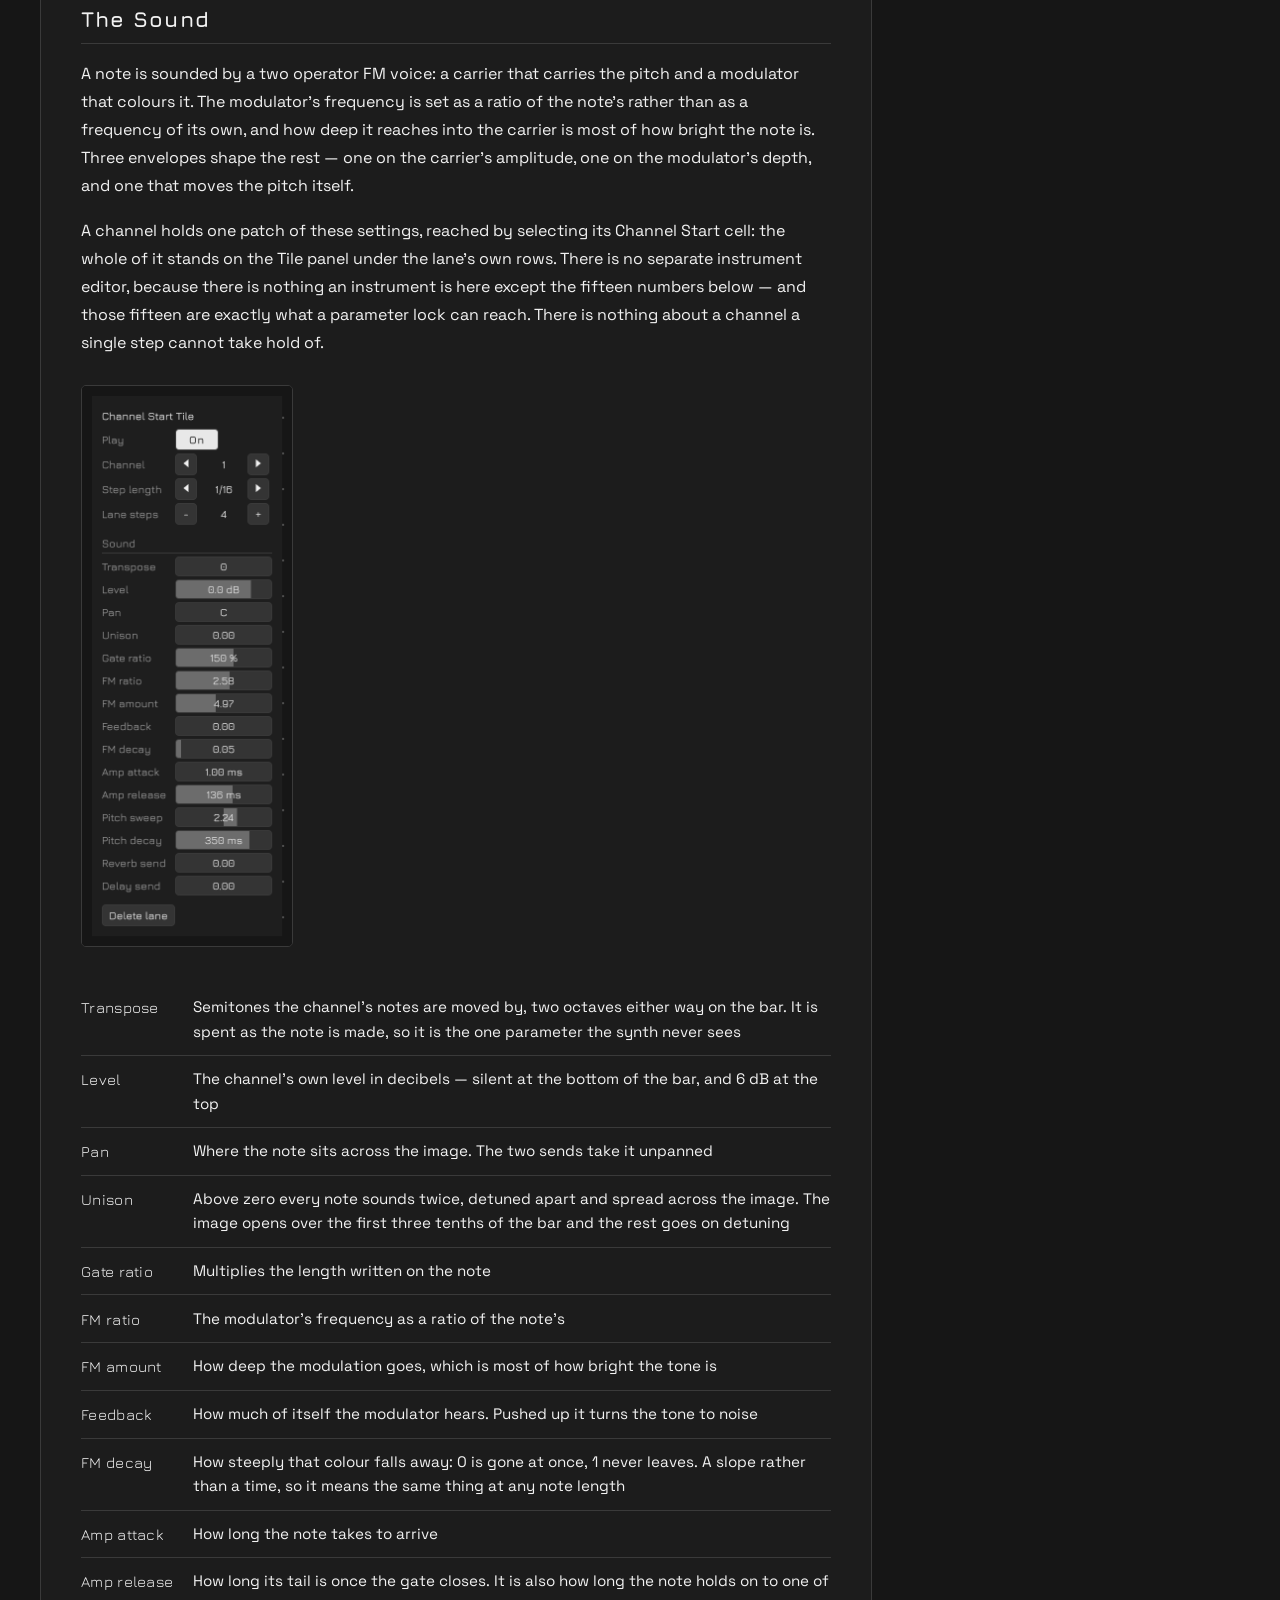
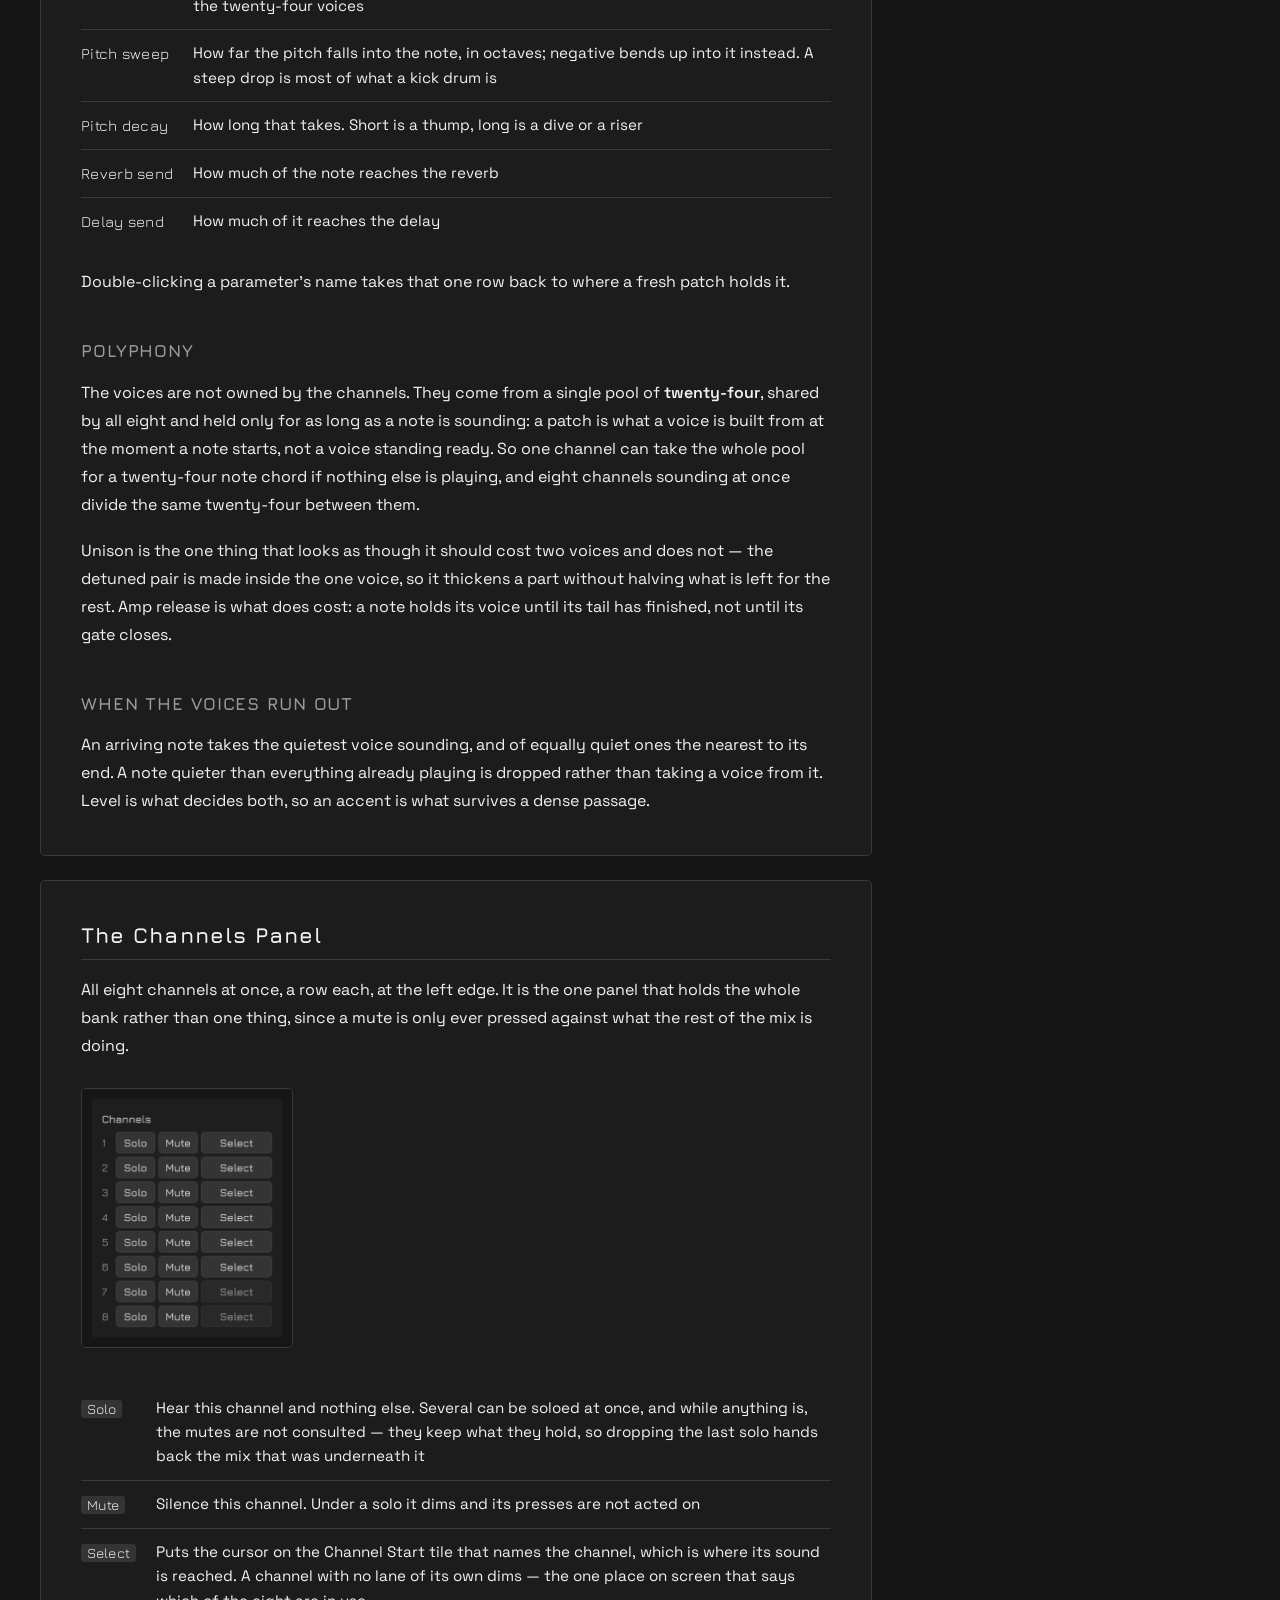
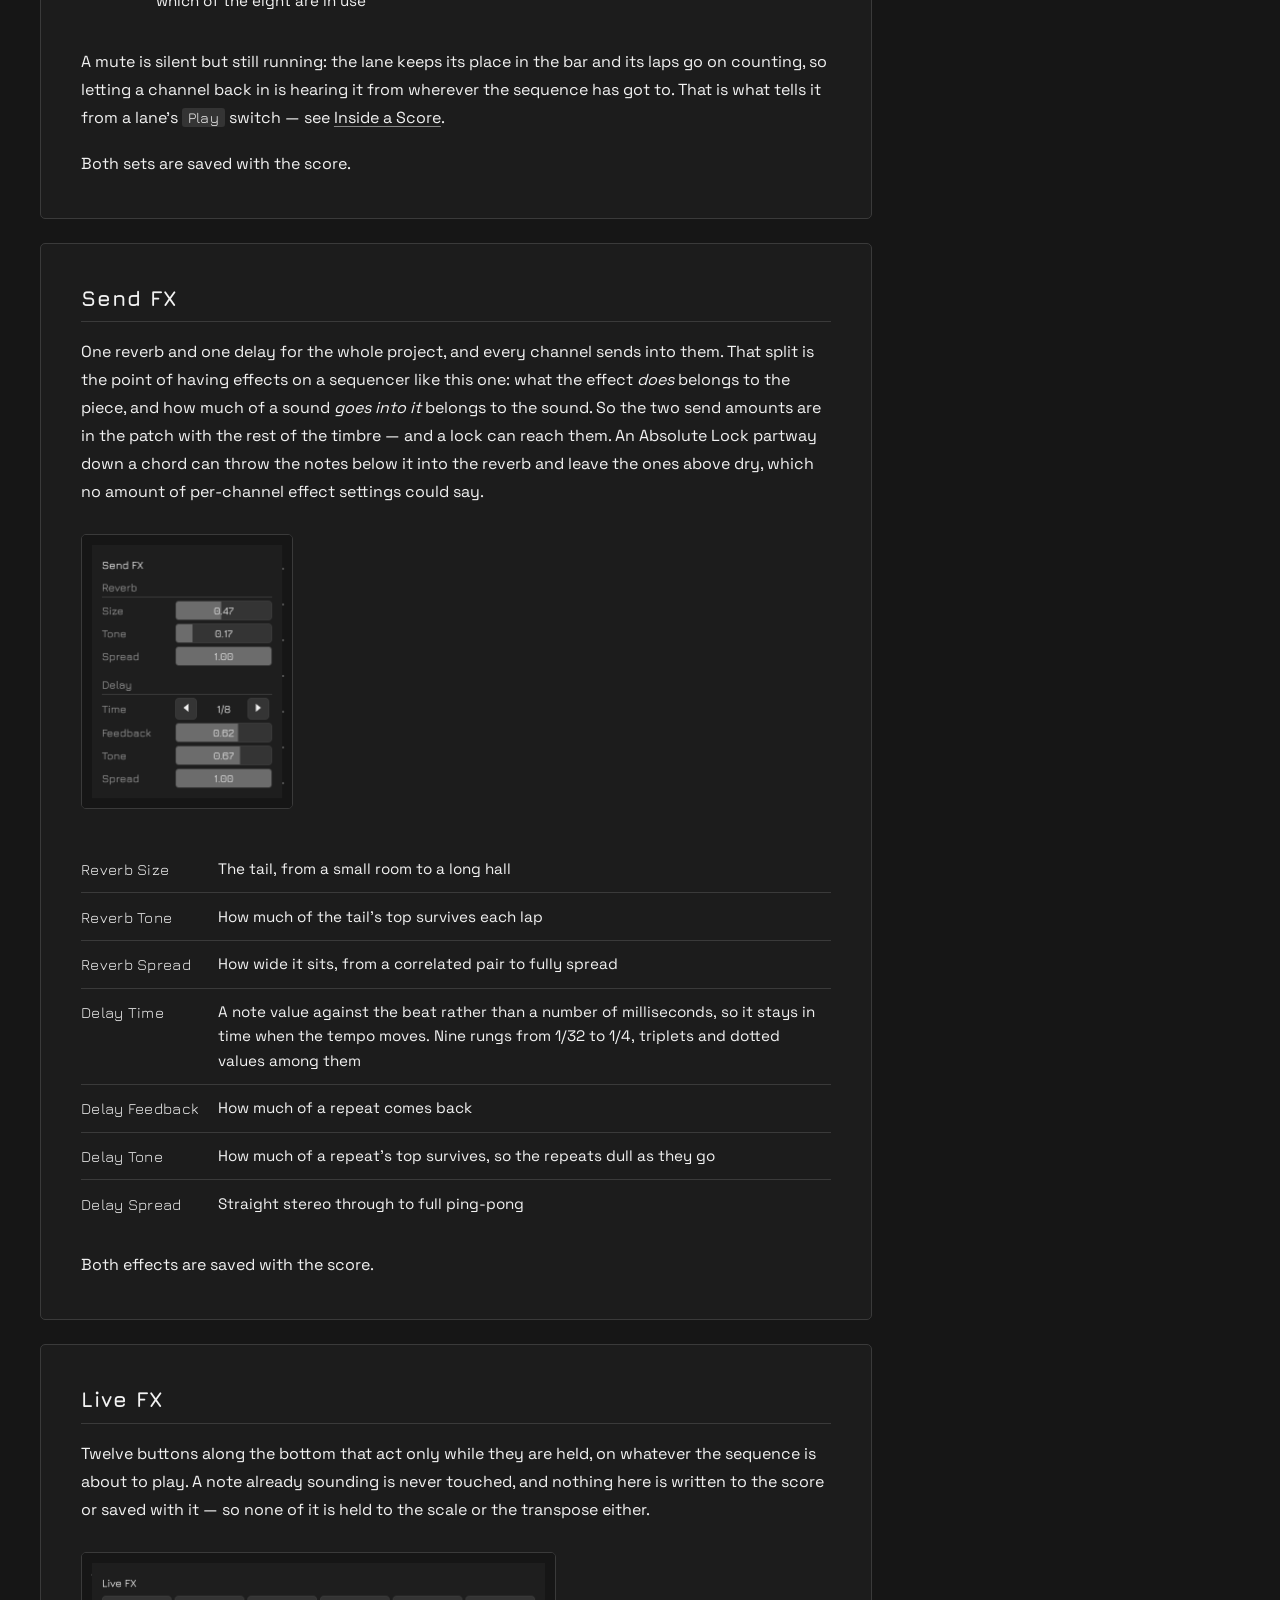
==== commit 294497d4: "Carry v1.2.0 over: the Export and Import pair, and the two platforms that have nothing else, since a" ====
--- a/index.html
+++ b/index.html
@@ -3,7 +3,7 @@
 <head>
 <meta charset="utf-8">
 <meta name="viewport" content="width=device-width, initial-scale=1">
-<title>Jacquard — User Guide v1.1.0</title>
+<title>Jacquard — User Guide v1.2.0</title>
 <meta name="description" content="Jacquard is an experimental tile-based music sequencer built with Unity. Sequences are built by placing and stacking tiles on a two-dimensional grid.">
 <link rel="icon" href="assets/favicon.svg" type="image/svg+xml">
 <link rel="icon" href="assets/favicon.png" sizes="16x16">
@@ -11,7 +11,7 @@
 <link rel="preconnect" href="https://fonts.gstatic.com" crossorigin>
 <link href="https://fonts.googleapis.com/css2?family=Jura:wght@400;600&family=Space+Grotesk:wght@400..700&display=swap" rel="stylesheet">
 <link rel="stylesheet" href="assets/style.css">
-<meta property="og:title" content="Jacquard — User Guide v1.1.0">
+<meta property="og:title" content="Jacquard — User Guide v1.2.0">
 <meta property="og:description" content="An experimental tile-based music sequencer built with Unity.">
 <meta property="og:type" content="website">
 <meta property="og:image" content="assets/screenshot.png">
@@ -25,7 +25,7 @@
 <main>
 
   <section class="hero">
-    <h1>Jacquard — User Guide <span class="version">v1.1.0</span></h1>
+    <h1>Jacquard — User Guide <span class="version">v1.2.0</span></h1>
 
     <figure class="shot">
       <img src="assets/screenshot.png" alt="The Jacquard interface: a score of tiles on a grid, with a panel of sound parameters at the right" width="2216" height="1412">
@@ -778,6 +778,15 @@
         <td><span class="ui">Open score folder</span></td>
         <td>Desktop only. Shows the directory the scores are written to</td>
       </tr>
+      <tr>
+        <td><span class="ui">Export</span> / <span class="ui">Import</span></td>
+        <td>Android and the browser only, the two places where the score folder cannot be
+        reached from outside the app at all. <span class="ui">Export</span> writes what is
+        on the plane to a file wherever the picker is pointed — in a browser, that is a
+        download; <span class="ui">Import</span> reads one back over the top of what is on
+        the plane, as an unsaved score, so the score folder is untouched and
+        <span class="ui">Load</span> still brings back what was there</td>
+      </tr>
     </table>
   </section>
 
@@ -799,6 +808,9 @@
     <p>From there scores can be copied, renamed, backed up, or moved between devices. The
     app reads the folder again whenever it comes back to the front, since away is exactly
     where a file manager does its work.</p>
+
+    <p>On Android and in a browser the folder cannot be reached at all, and
+    <a href="#transfer">Export and Import</a> stand in for it.</p>
 
     <h3>Switching scores while playing</h3>
 
@@ -816,12 +828,32 @@
     <p>The request cannot be taken back. <span class="ui">Stop</span> is what ends the
     wait, and the load then takes effect there and then.</p>
 
-    <h3>The Web version</h3>
-
-    <p>The Web build keeps its scores in the browser's own storage. A save survives a
-    reload but not the site's data being cleared, there is no folder to open — so that
-    button is not there — and nothing can be copied out as a file. Treat anything made
-    there as temporary.</p>
+    <h3 id="transfer">Where there is no folder</h3>
+
+    <p>On Android and in a browser there is nothing to hand over. Android hides an app's
+    own directory from every file manager on the phone, and in a browser the folder is a
+    database the page keeps rather than a place on the machine — so on both, the
+    <span class="ui">Open score folder</span> button is not there.</p>
+
+    <p>What stands in for it is the <span class="ui">Export</span> and
+    <span class="ui">Import</span> pair at the foot of the System panel: one score out to
+    wherever the picker is pointed, one score back in over the top of what is on the plane.
+    An imported score is an unsaved score, so the score folder and the chooser are
+    untouched and <span class="ui">Load</span> takes the file back.</p>
+
+    <p>Whether the press costs the sequence depends on the picker. On Android, and in a
+    browser on a phone, it takes the whole screen, and leaving the app stops the sequence.
+    A desktop browser's file dialog does not, so the app plays on behind it and a score
+    imported while the sequence is running waits for the turn of the piece, exactly as a
+    load does.</p>
+
+    <p>In Safari, the first download from a site waits for permission, in a prompt the app
+    cannot see: <span class="ui">Export</span> says the score went out, and the file
+    arrives once the prompt is answered.</p>
+
+    <p>The Web build also keeps its scores in the browser's own storage: a save survives a
+    reload but not the site's data being cleared. So anything made there and worth keeping
+    is worth exporting.</p>
   </section>
 
 </main>
@@ -855,6 +887,7 @@
       <p class="label">The App</p>
       <a href="https://github.com/keijiro/Jacquard/releases">Download for desktop <span class="out" aria-hidden="true">&#8599;</span></a>
       <a href="https://apps.apple.com/app/id6804390464">App Store (iOS) <span class="out" aria-hidden="true">&#8599;</span></a>
+      <a href="https://play.google.com/store/apps/details?id=jp.radiumsoftware.jacquard">Google Play (Android) <span class="out" aria-hidden="true">&#8599;</span></a>
       <a href="https://www.keijiro.tokyo/jacquard-web/">Try it in a browser <span class="out" aria-hidden="true">&#8599;</span></a>
       <a href="https://github.com/keijiro/Jacquard">GitHub <span class="out" aria-hidden="true">&#8599;</span></a>
     </div>
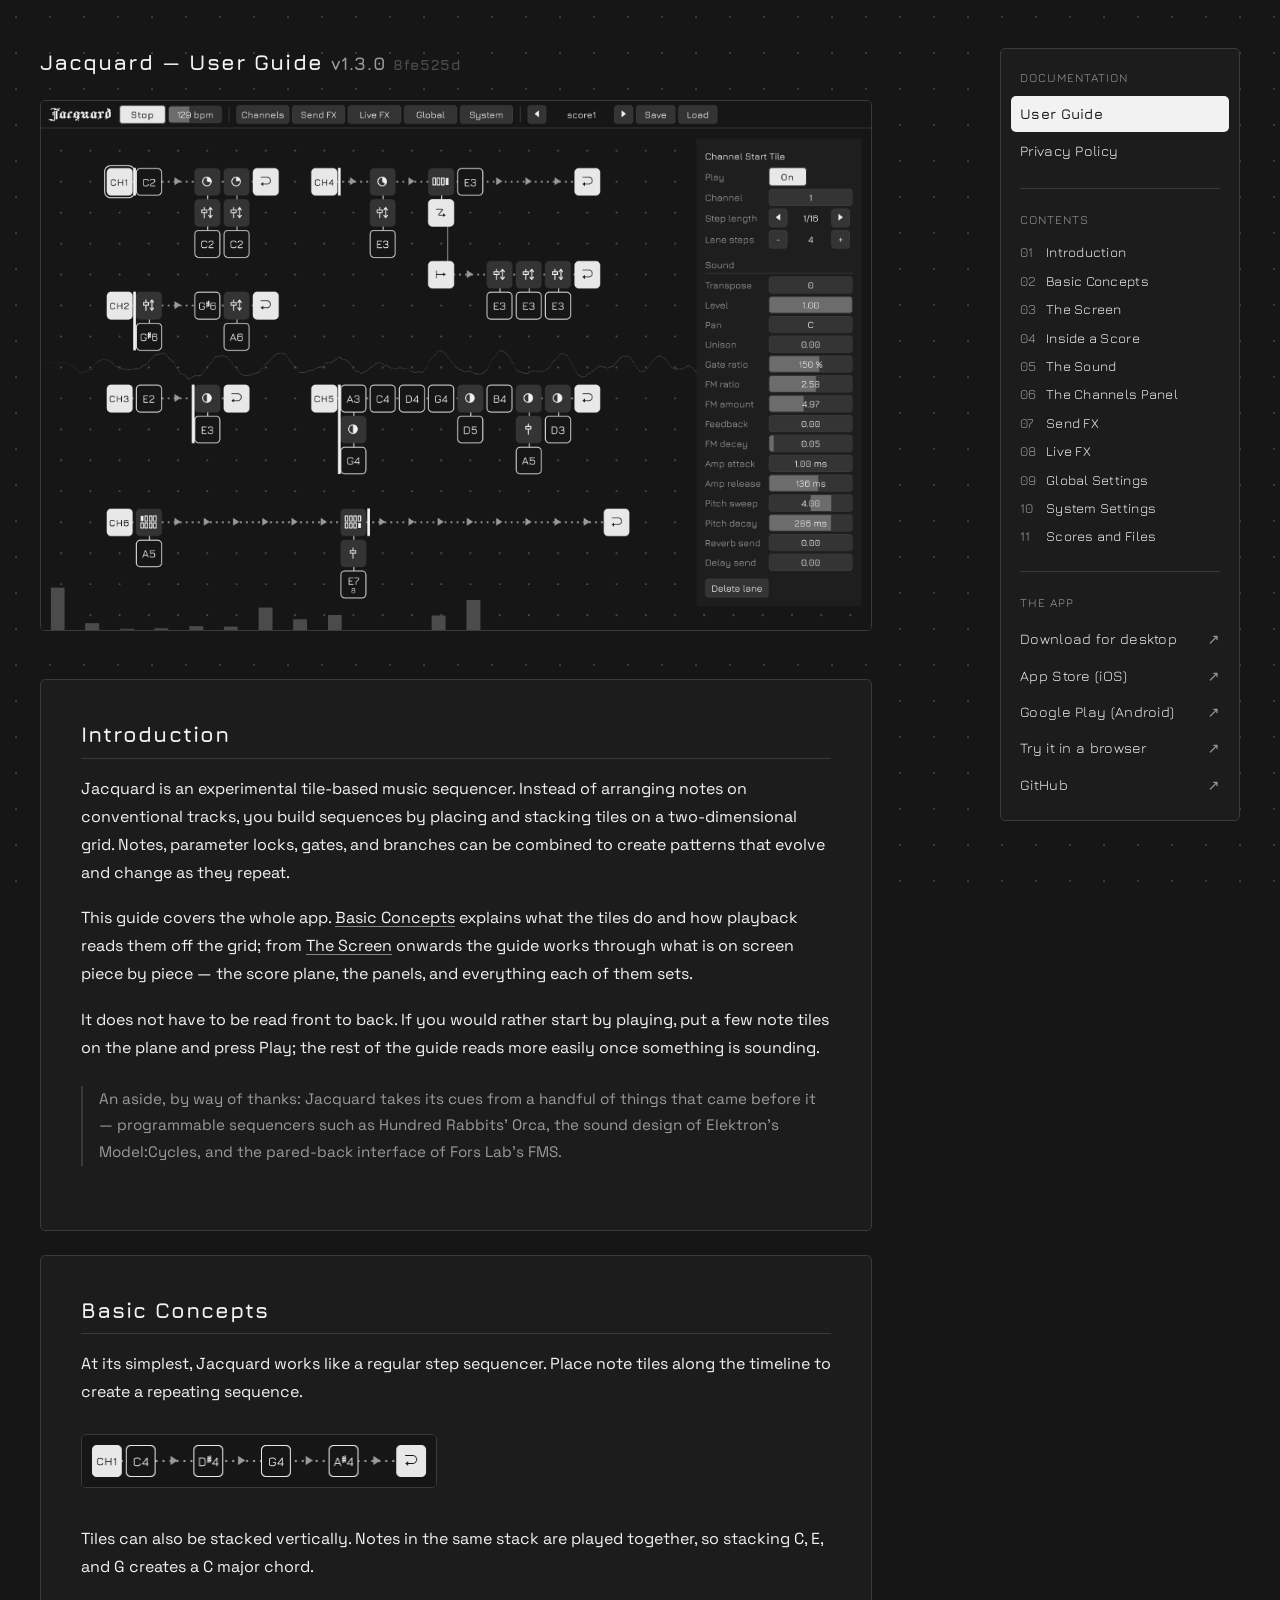
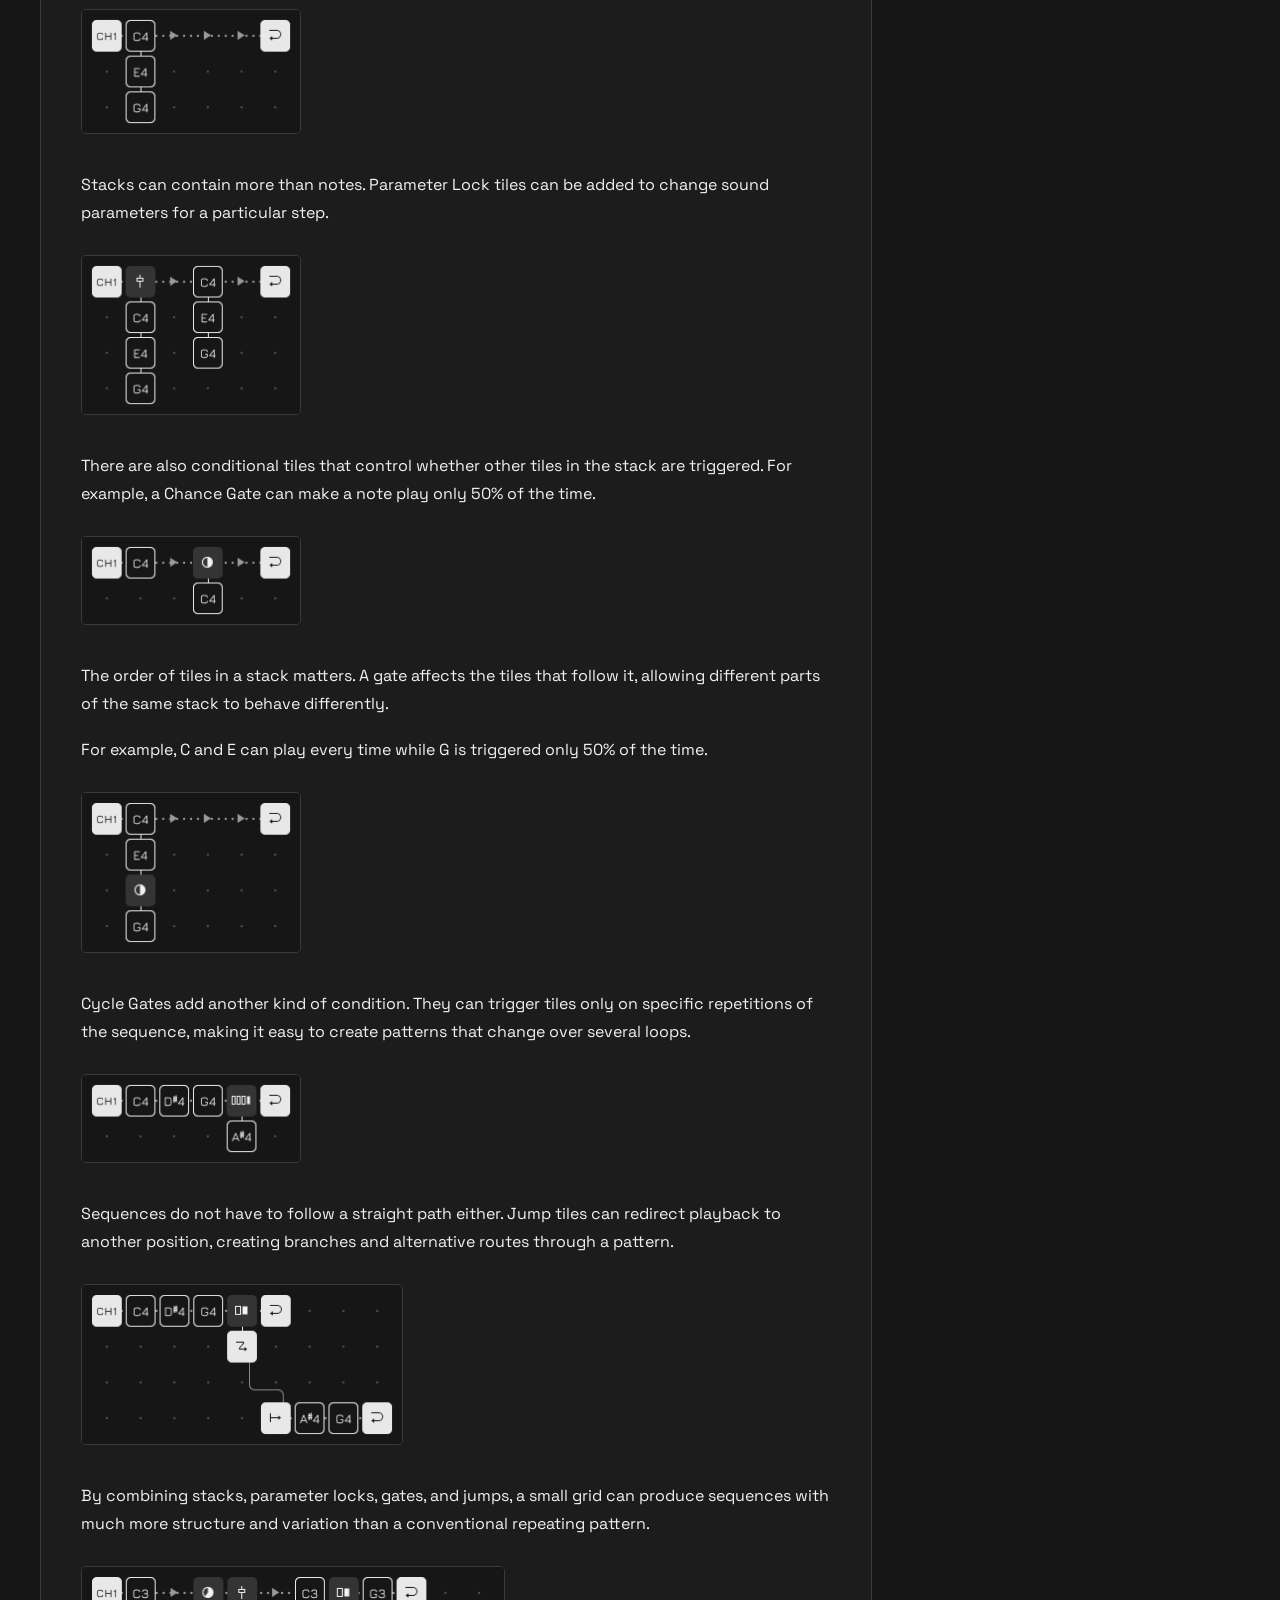
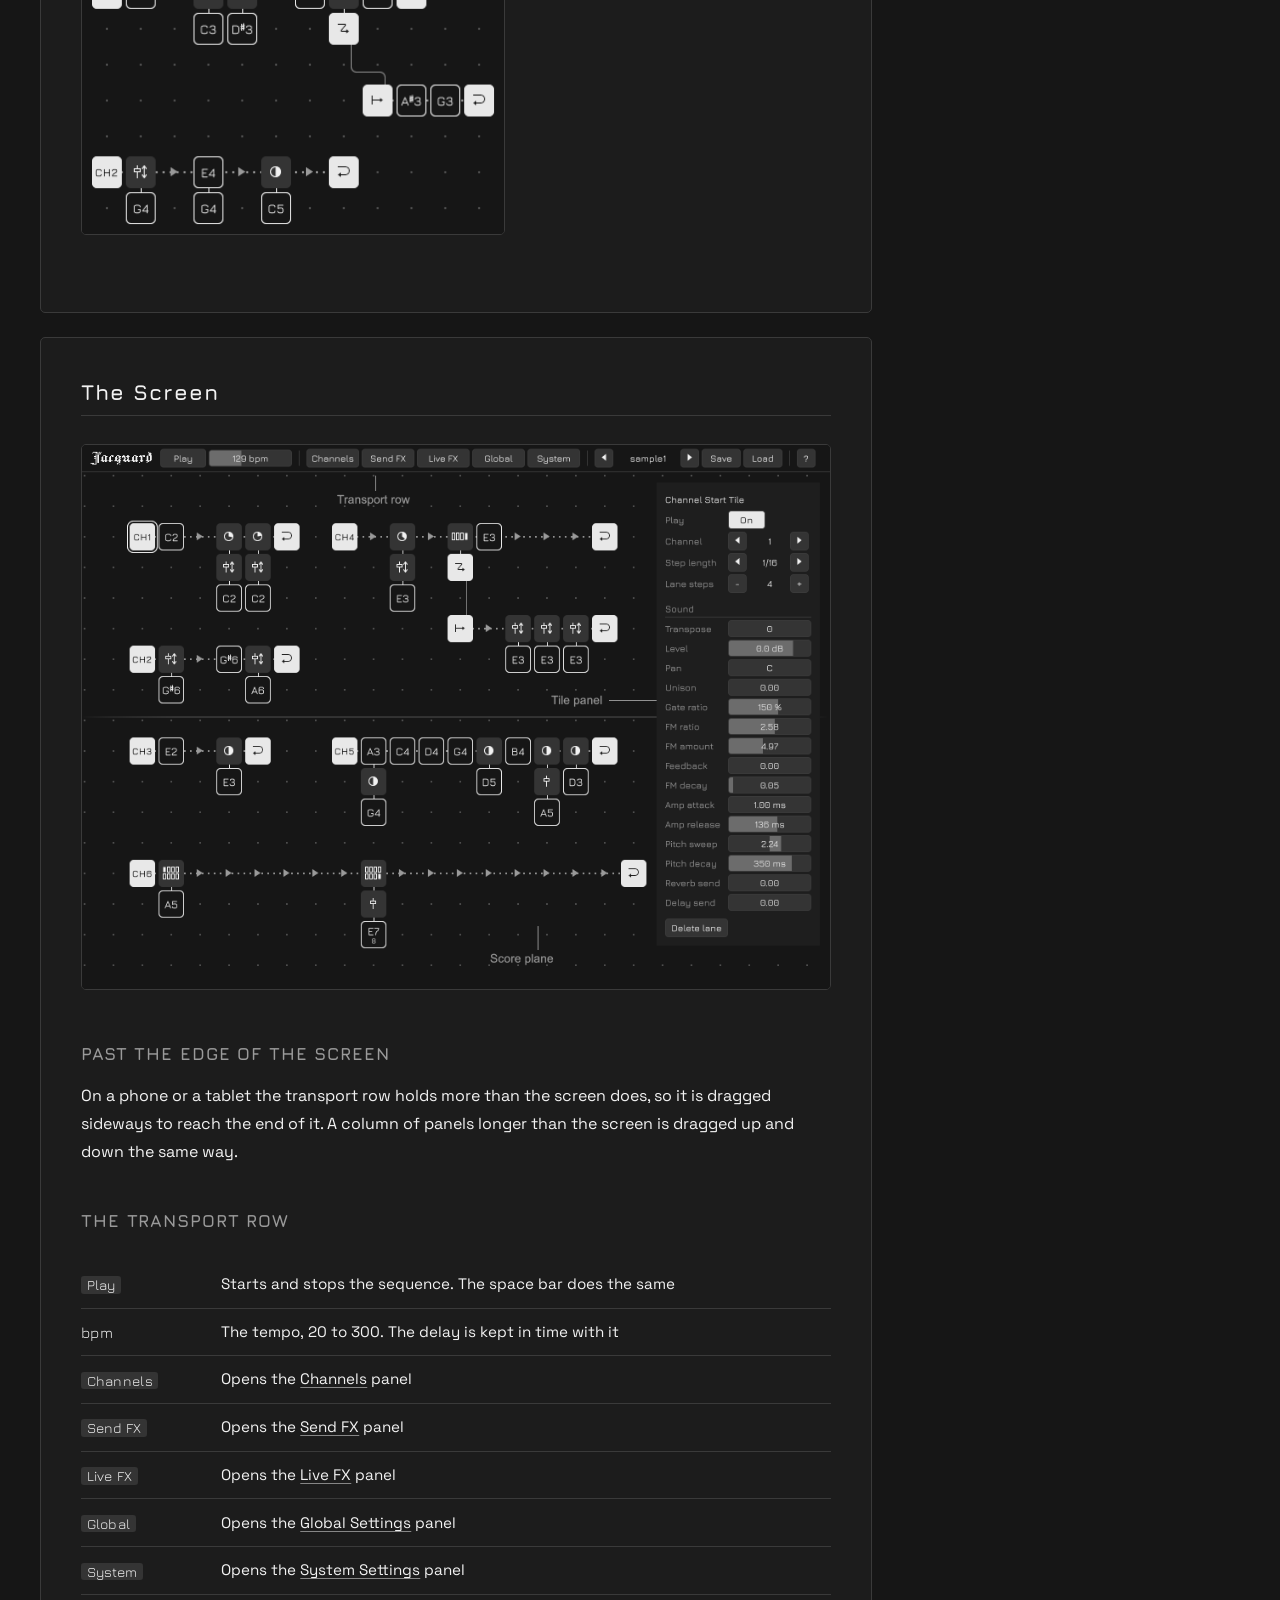
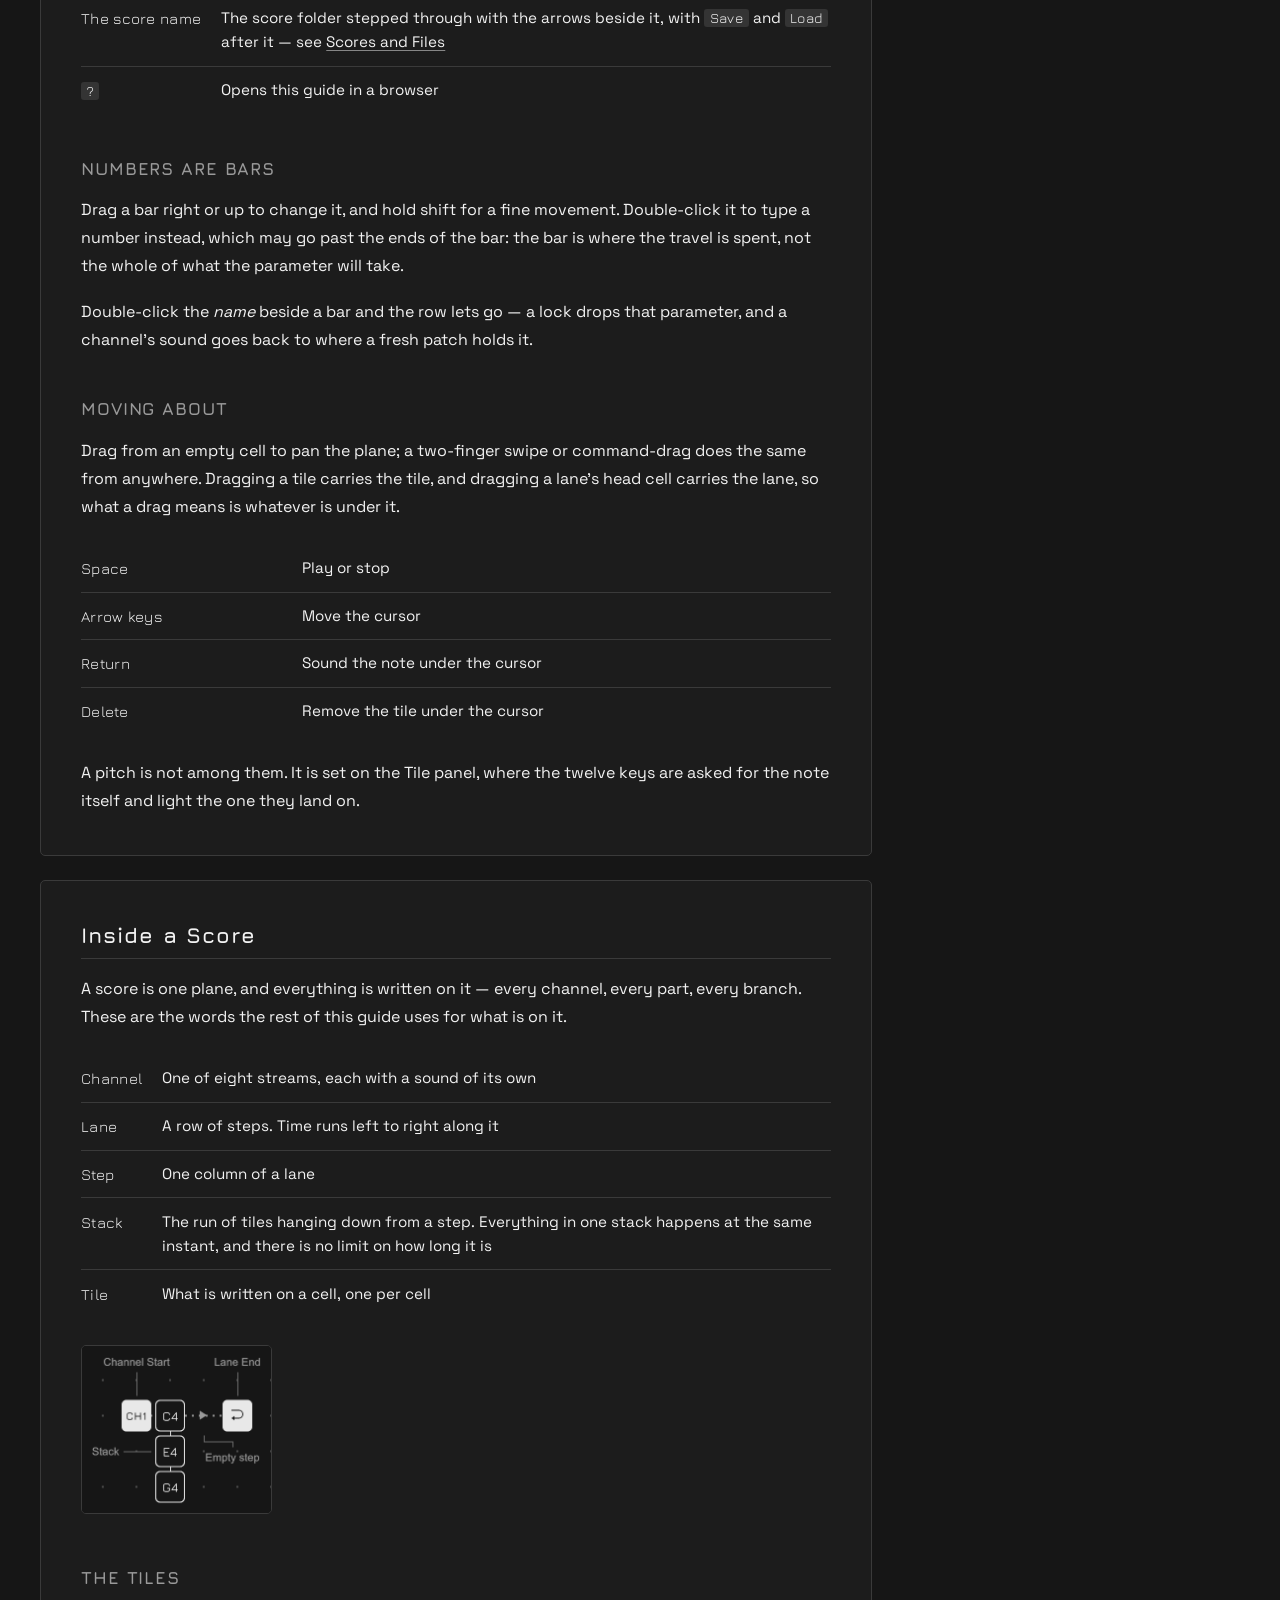
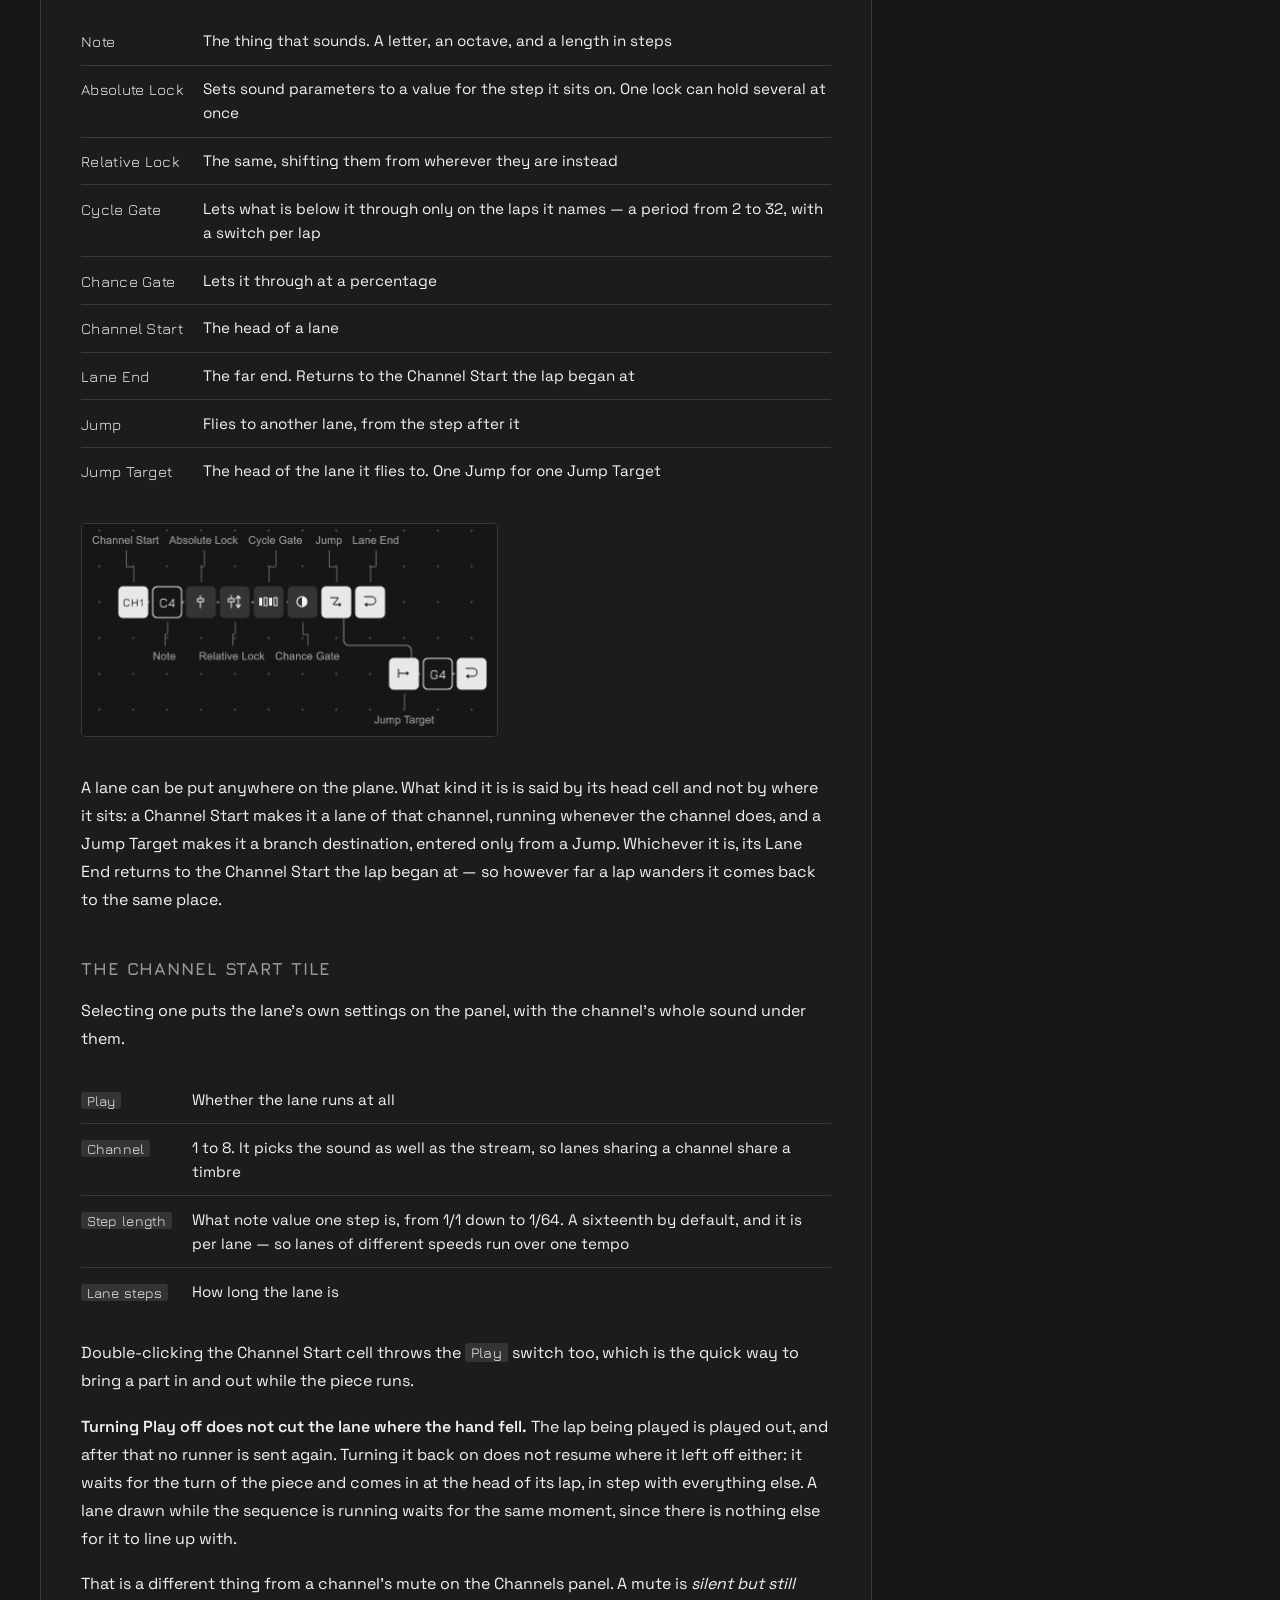
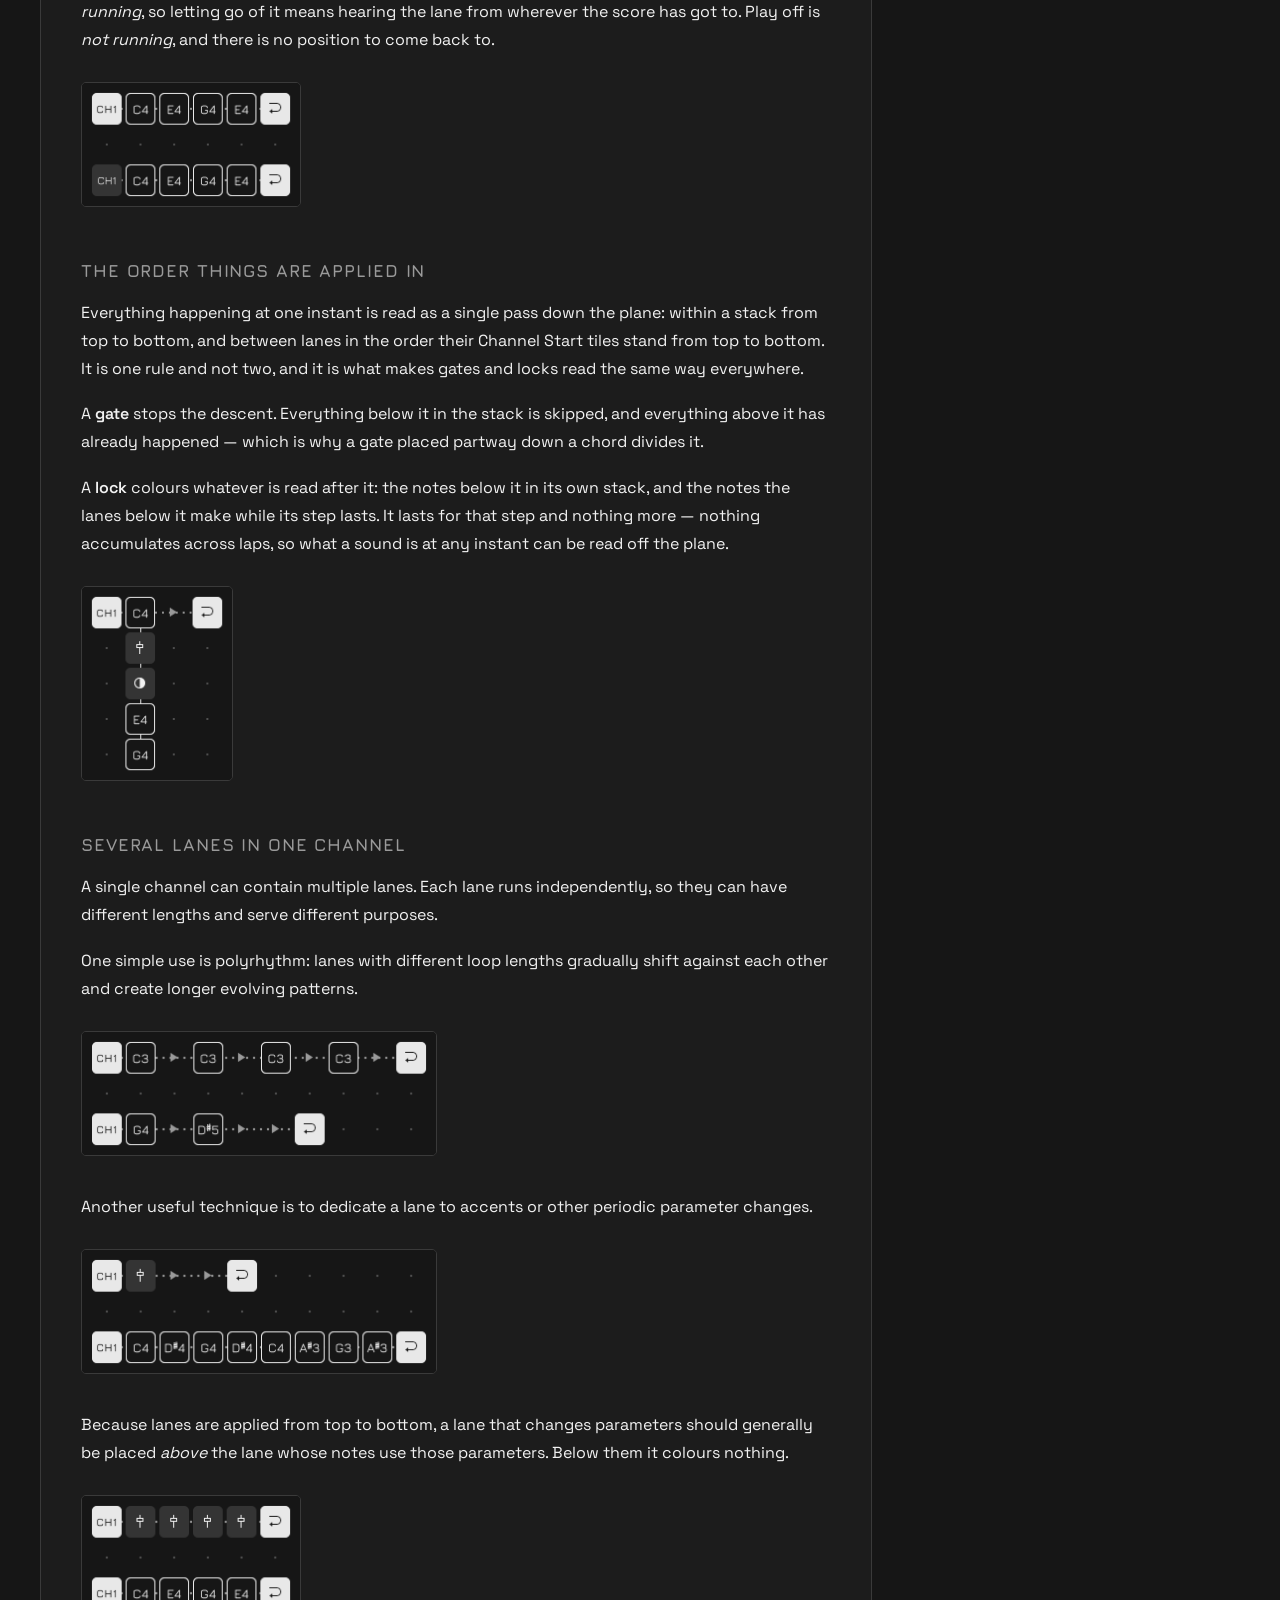
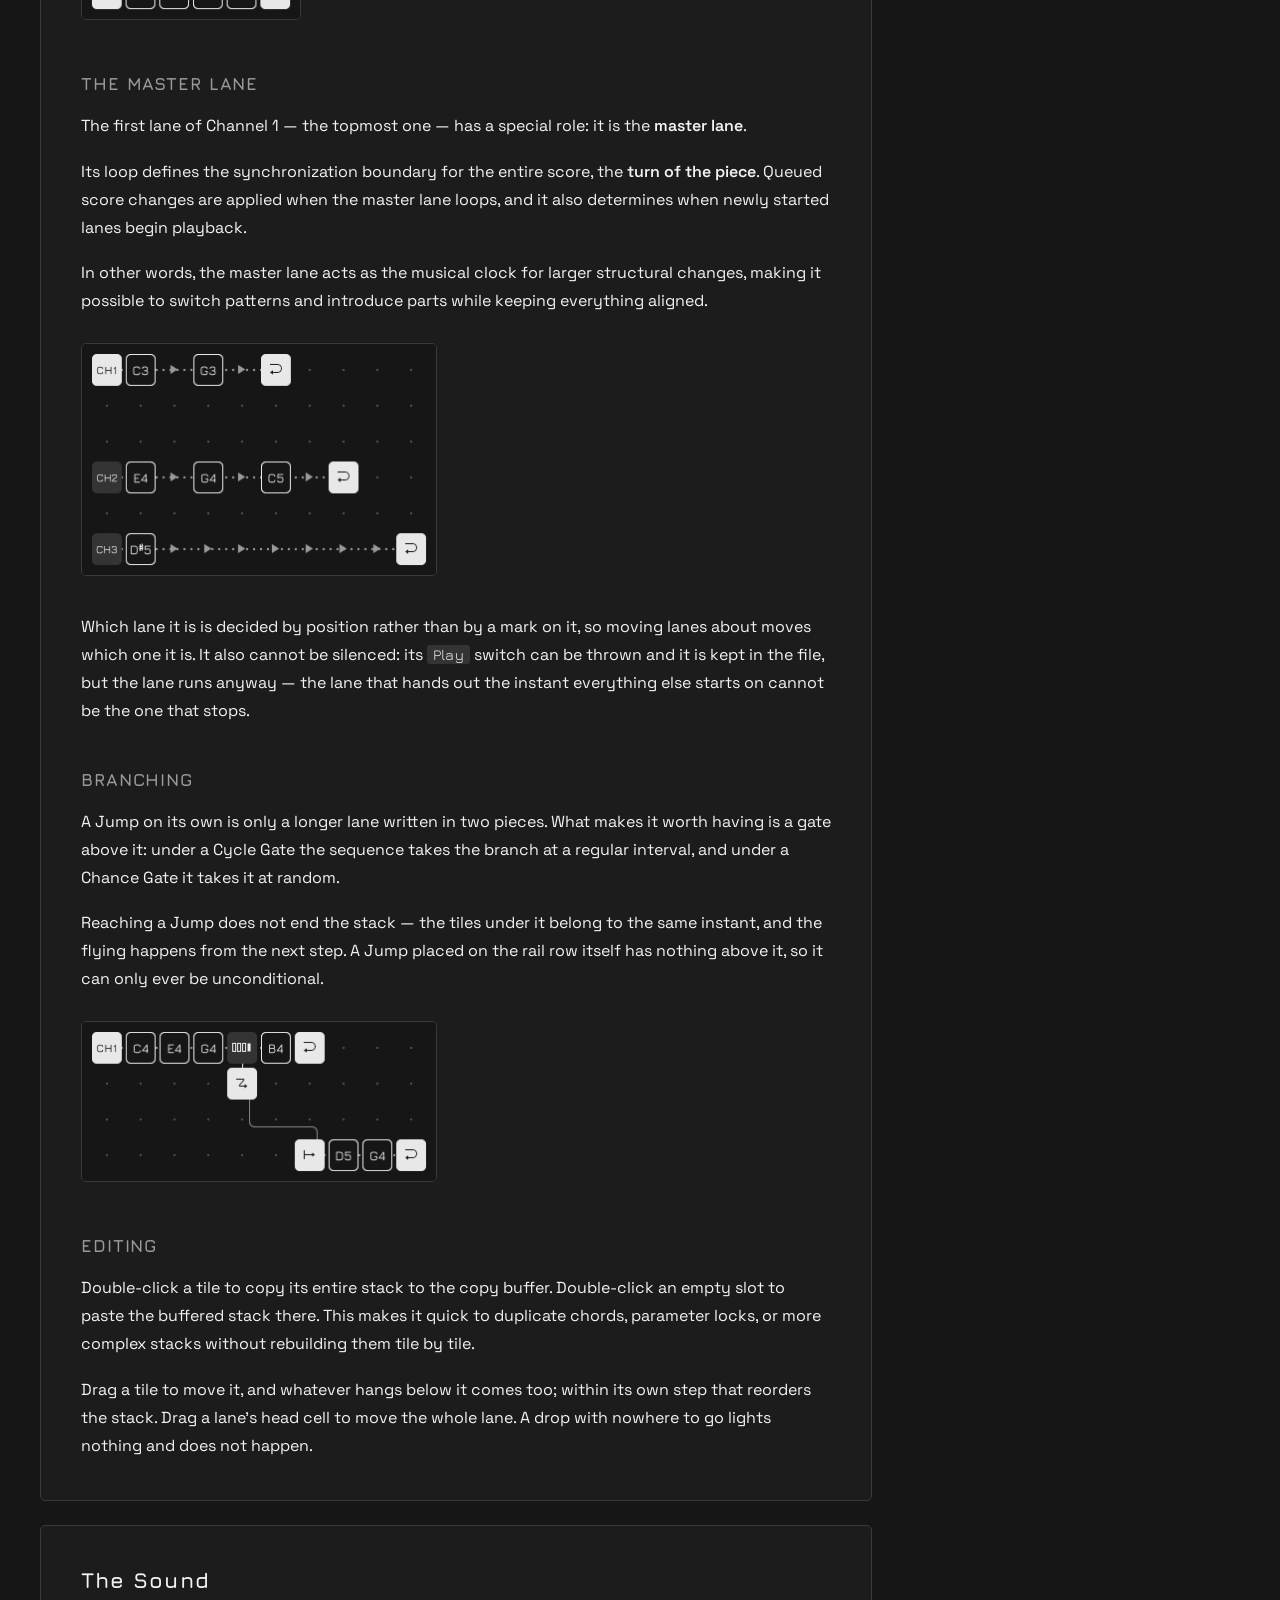
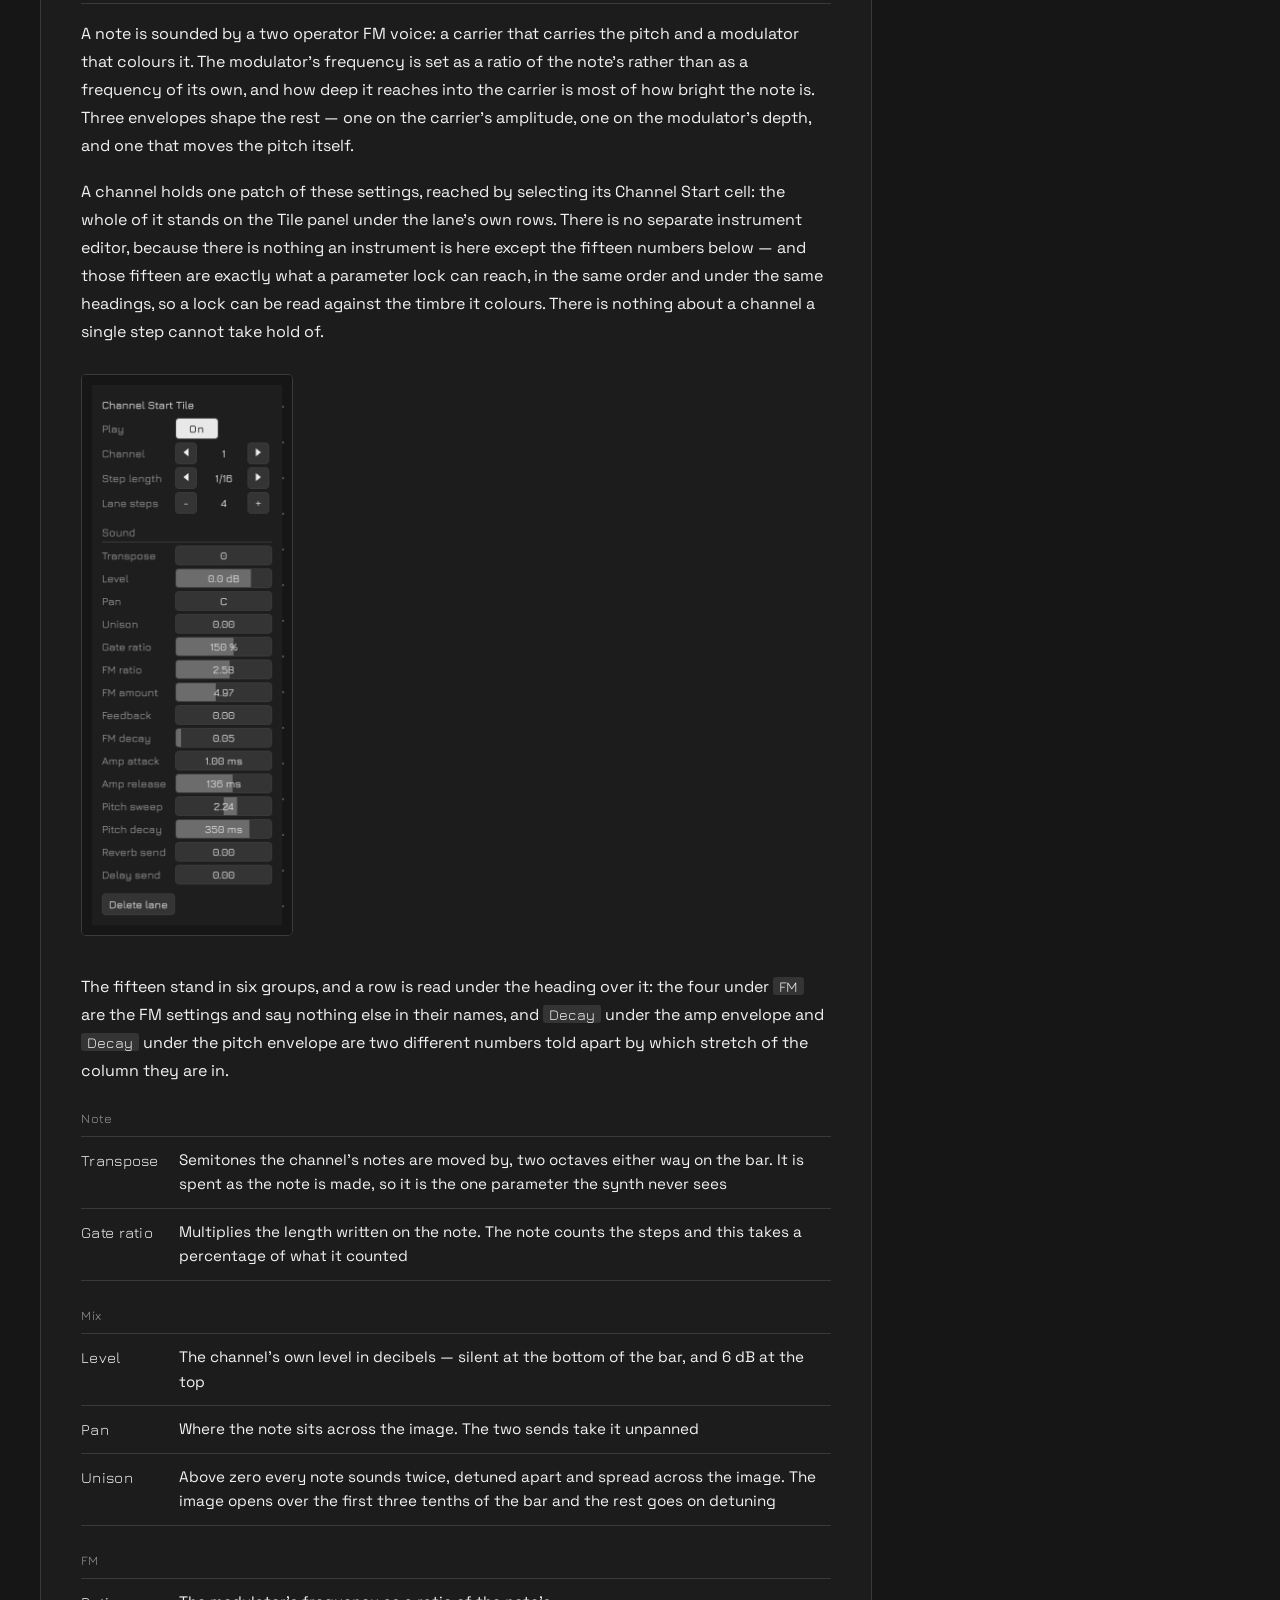
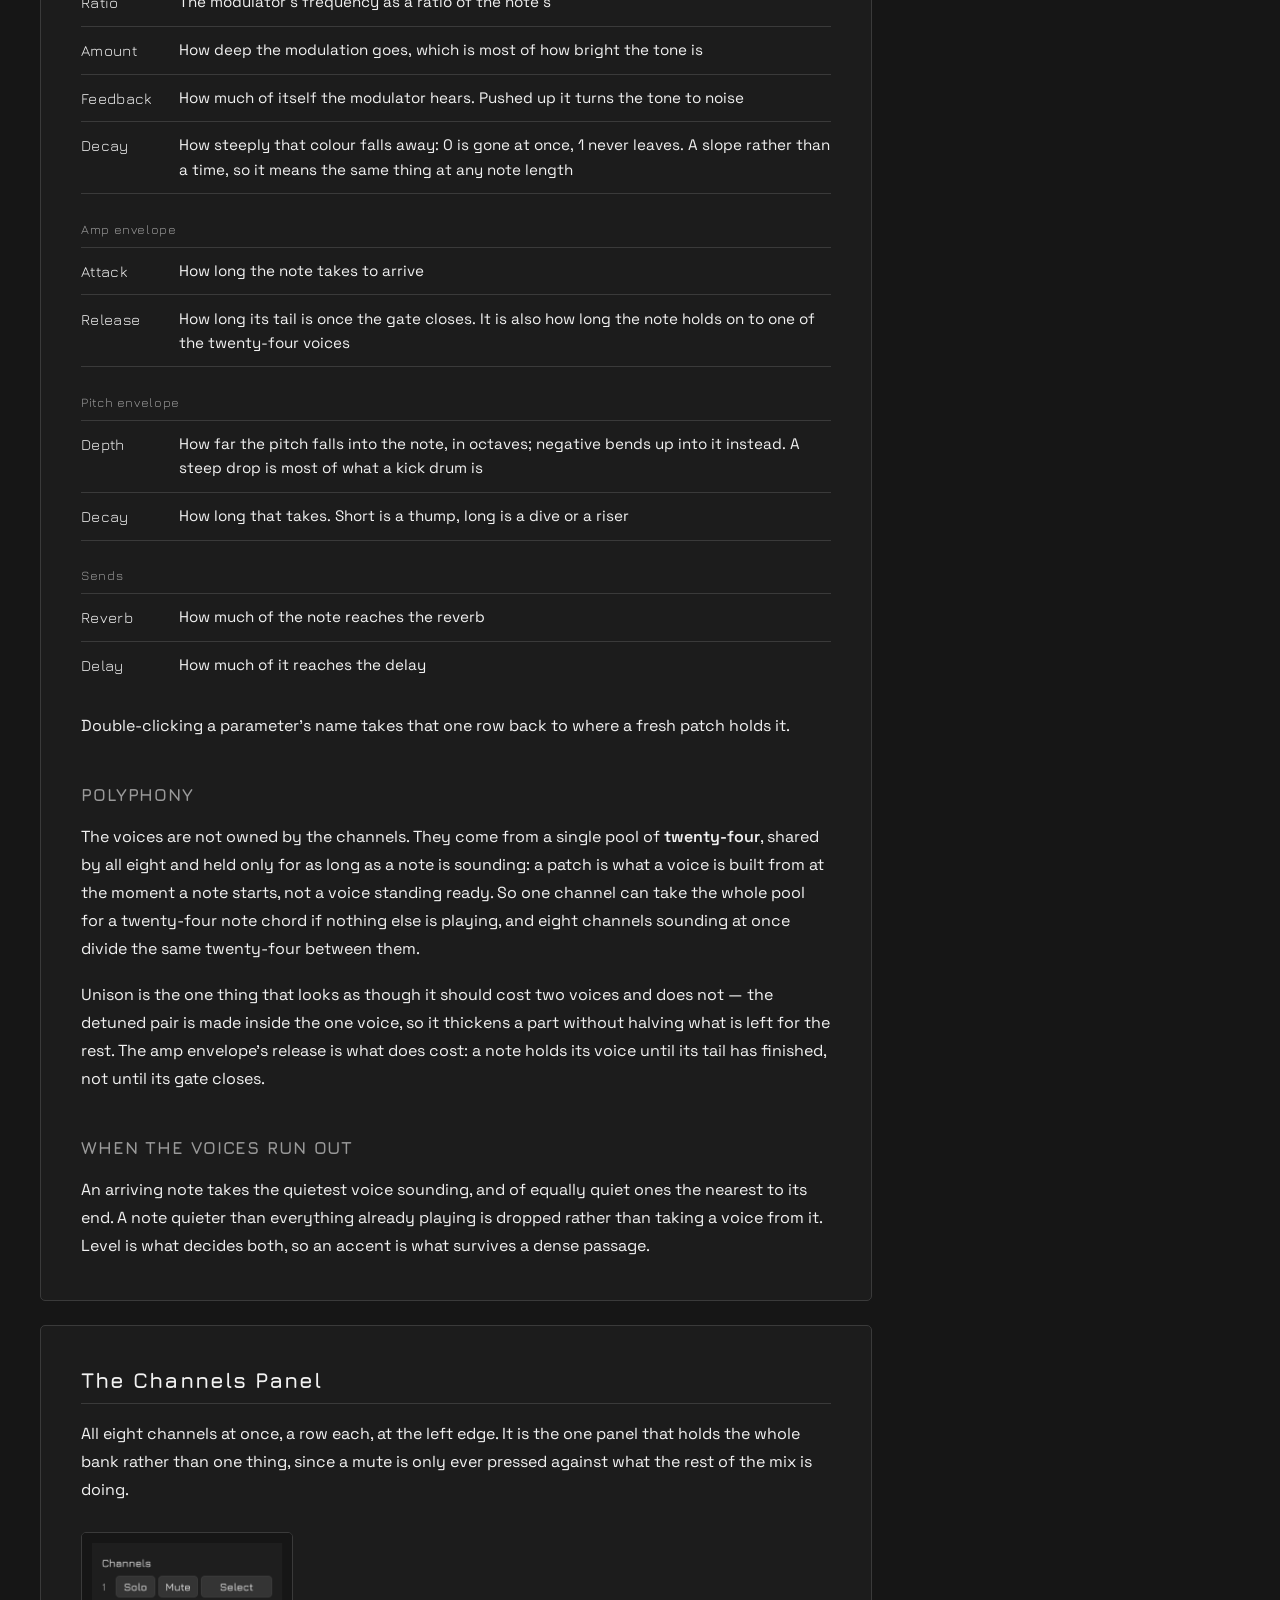
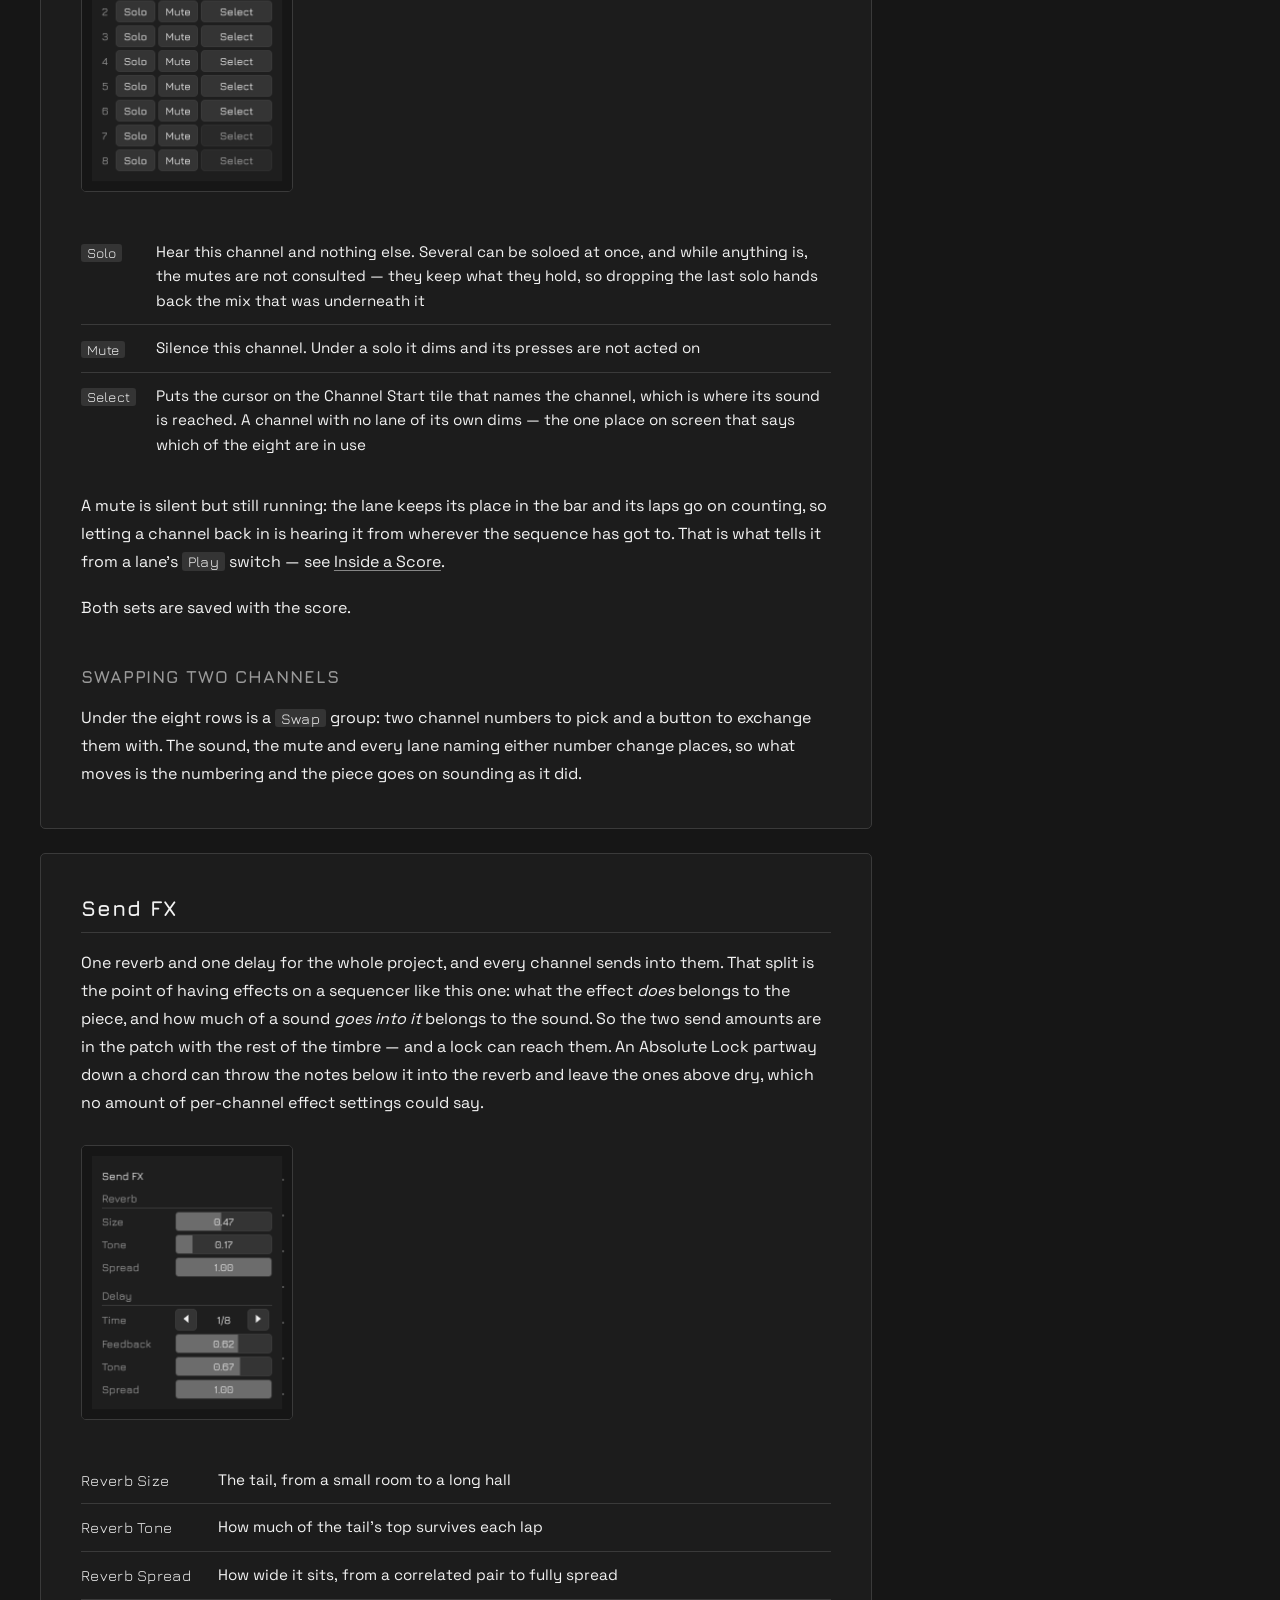
==== commit 750b97ae: "Carry v1.3.0 over, and say which commit of it the page was written against, since a guide that names" ====
--- a/index.html
+++ b/index.html
@@ -3,7 +3,7 @@
 <head>
 <meta charset="utf-8">
 <meta name="viewport" content="width=device-width, initial-scale=1">
-<title>Jacquard — User Guide v1.2.0</title>
+<title>Jacquard — User Guide v1.3.0 (8fe525d)</title>
 <meta name="description" content="Jacquard is an experimental tile-based music sequencer built with Unity. Sequences are built by placing and stacking tiles on a two-dimensional grid.">
 <link rel="icon" href="assets/favicon.svg" type="image/svg+xml">
 <link rel="icon" href="assets/favicon.png" sizes="16x16">
@@ -11,7 +11,7 @@
 <link rel="preconnect" href="https://fonts.gstatic.com" crossorigin>
 <link href="https://fonts.googleapis.com/css2?family=Jura:wght@400;600&family=Space+Grotesk:wght@400..700&display=swap" rel="stylesheet">
 <link rel="stylesheet" href="assets/style.css">
-<meta property="og:title" content="Jacquard — User Guide v1.2.0">
+<meta property="og:title" content="Jacquard — User Guide v1.3.0 (8fe525d)">
 <meta property="og:description" content="An experimental tile-based music sequencer built with Unity.">
 <meta property="og:type" content="website">
 <meta property="og:image" content="assets/screenshot.png">
@@ -25,7 +25,8 @@
 <main>
 
   <section class="hero">
-    <h1>Jacquard — User Guide <span class="version">v1.2.0</span></h1>
+    <h1>Jacquard — User Guide <span class="version">v1.3.0
+    <span class="commit">8fe525d</span></span></h1>
 
     <figure class="shot">
       <img src="assets/screenshot.png" alt="The Jacquard interface: a score of tiles on a grid, with a panel of sound parameters at the right" width="2216" height="1412">
@@ -199,9 +200,10 @@
       <tr><td>Arrow keys</td><td>Move the cursor</td></tr>
       <tr><td>Return</td><td>Sound the note under the cursor</td></tr>
       <tr><td>Delete</td><td>Remove the tile under the cursor</td></tr>
-      <tr><td>Shift + &uarr; / &darr;</td><td>Transpose a note by a semitone</td></tr>
-      <tr><td>Shift + &#8984; + &uarr; / &darr;</td><td>By an octave</td></tr>
-    </table>
+    </table>
+
+    <p>A pitch is not among them. It is set on the Tile panel, where the twelve keys are
+    asked for the note itself and light the one they land on.</p>
   </section>
 
   <section class="panel">
@@ -444,14 +446,23 @@
     <p>A channel holds one patch of these settings, reached by selecting its Channel Start
     cell: the whole of it stands on the Tile panel under the lane's own rows. There is no
     separate instrument editor, because there is nothing an instrument is here except the
-    fifteen numbers below — and those fifteen are exactly what a parameter lock can reach.
-    There is nothing about a channel a single step cannot take hold of.</p>
+    fifteen numbers below — and those fifteen are exactly what a parameter lock can
+    reach, in the same order and under the same headings, so a lock can be read against
+    the timbre it colours. There is nothing about a channel a single step cannot take
+    hold of.</p>
 
     <figure>
       <img src="assets/screens/tile-sound.png" width="212" height="565" alt="The Tile panel with a Channel Start selected: the lane's own rows, and the channel's whole sound under them">
     </figure>
 
-    <table>
+    <p>The fifteen stand in six groups, and a row is read under the heading over it: the
+    four under <span class="ui">FM</span> are the FM settings and say nothing else in
+    their names, and <span class="ui">Decay</span> under the amp envelope and
+    <span class="ui">Decay</span> under the pitch envelope are two different numbers told
+    apart by which stretch of the column they are in.</p>
+
+    <table>
+      <tr class="group"><td colspan="2">Note</td></tr>
       <tr>
         <td>Transpose</td>
         <td>Semitones the channel's notes are moved by, two octaves either way on the bar.
@@ -459,6 +470,12 @@
         sees</td>
       </tr>
       <tr>
+        <td>Gate ratio</td>
+        <td>Multiplies the length written on the note. The note counts the steps and this
+        takes a percentage of what it counted</td>
+      </tr>
+      <tr class="group"><td colspan="2">Mix</td></tr>
+      <tr>
         <td>Level</td>
         <td>The channel's own level in decibels — silent at the bottom of the bar, and
         6&nbsp;dB at the top</td>
@@ -473,16 +490,13 @@
         The image opens over the first three tenths of the bar and the rest goes on
         detuning</td>
       </tr>
-      <tr>
-        <td>Gate ratio</td>
-        <td>Multiplies the length written on the note</td>
-      </tr>
-      <tr>
-        <td>FM ratio</td>
+      <tr class="group"><td colspan="2">FM</td></tr>
+      <tr>
+        <td>Ratio</td>
         <td>The modulator's frequency as a ratio of the note's</td>
       </tr>
       <tr>
-        <td>FM amount</td>
+        <td>Amount</td>
         <td>How deep the modulation goes, which is most of how bright the tone is</td>
       </tr>
       <tr>
@@ -491,34 +505,37 @@
         noise</td>
       </tr>
       <tr>
-        <td>FM decay</td>
+        <td>Decay</td>
         <td>How steeply that colour falls away: 0 is gone at once, 1 never leaves. A slope
         rather than a time, so it means the same thing at any note length</td>
       </tr>
-      <tr>
-        <td>Amp attack</td>
+      <tr class="group"><td colspan="2">Amp envelope</td></tr>
+      <tr>
+        <td>Attack</td>
         <td>How long the note takes to arrive</td>
       </tr>
       <tr>
-        <td>Amp release</td>
+        <td>Release</td>
         <td>How long its tail is once the gate closes. It is also how long the note holds
         on to one of the twenty-four voices</td>
       </tr>
-      <tr>
-        <td>Pitch sweep</td>
+      <tr class="group"><td colspan="2">Pitch envelope</td></tr>
+      <tr>
+        <td>Depth</td>
         <td>How far the pitch falls into the note, in octaves; negative bends up into it
         instead. A steep drop is most of what a kick drum is</td>
       </tr>
       <tr>
-        <td>Pitch decay</td>
+        <td>Decay</td>
         <td>How long that takes. Short is a thump, long is a dive or a riser</td>
       </tr>
-      <tr>
-        <td>Reverb send</td>
+      <tr class="group"><td colspan="2">Sends</td></tr>
+      <tr>
+        <td>Reverb</td>
         <td>How much of the note reaches the reverb</td>
       </tr>
       <tr>
-        <td>Delay send</td>
+        <td>Delay</td>
         <td>How much of it reaches the delay</td>
       </tr>
     </table>
@@ -537,8 +554,8 @@
 
     <p>Unison is the one thing that looks as though it should cost two voices and does
     not — the detuned pair is made inside the one voice, so it thickens a part without
-    halving what is left for the rest. Amp release is what does cost: a note holds its
-    voice until its tail has finished, not until its gate closes.</p>
+    halving what is left for the rest. The amp envelope's release is what does cost: a note
+    holds its voice until its tail has finished, not until its gate closes.</p>
 
     <h3>When the voices run out</h3>
 
@@ -585,6 +602,13 @@
     switch — see <a href="#score">Inside a Score</a>.</p>
 
     <p>Both sets are saved with the score.</p>
+
+    <h3>Swapping two channels</h3>
+
+    <p>Under the eight rows is a <span class="ui">Swap</span> group: two channel numbers
+    to pick and a button to exchange them with. The sound, the mute and every lane naming
+    either number change places, so what moves is the numbering and the piece goes on
+    sounding as it did.</p>
   </section>
 
   <section class="panel">
@@ -748,15 +772,17 @@
       </tr>
       <tr>
         <td><span class="ui">Visualizer</span></td>
-        <td>The wash behind the score: the output as a trace across the middle, and the
-        twenty-four voice slots as a row along the bottom. Starts on</td>
+        <td>The wash behind the score: the output as a trace across the middle, and,
+        while a lane is selected, that channel's own share of it drawn brighter over the
+        top. Selecting any lane of a channel draws the whole channel, since what is
+        traced is the channel and not the lane. Starts on</td>
       </tr>
       <tr>
         <td><span class="ui">Audition</span></td>
         <td>Whether an edit sounds the note it just made — a bar let go of, a note written,
-        a stack pasted, a transpose from the keys. Starts on. Turned off, all of that goes
-        quiet, but Return still sounds the note under the cursor, since that is a note
-        asked for rather than one volunteered</td>
+        a stack pasted, a letter pressed on a note's keyboard. Starts on. Turned off, all
+        of that goes quiet, but Return still sounds the note under the cursor, since that
+        is a note asked for rather than one volunteered</td>
       </tr>
       <tr>
         <td><span class="ui">Buffer size</span></td>
@@ -771,8 +797,11 @@
         <td><span class="ui">Stage Mode</span></td>
         <td>For playing the app to a room rather than working in it. Starts off. On,
         <span class="ui">Save</span> leaves the transport row and the
-        <span class="ui">?</span> goes with it, and a double-click on a bar no longer opens
-        a field to type in</td>
+        <span class="ui">?</span> goes with it, the
+        <a href="#channels"><span class="ui">Swap</span> group</a> leaves the Channels
+        panel, and a double-click on a bar no longer opens a field to type in. Nothing the
+        piece is played with is touched, and <span class="ui">Load</span> stays, since
+        reaching the next piece is part of playing a set</td>
       </tr>
       <tr>
         <td><span class="ui">Open score folder</span></td>
--- a/assets/style.css
+++ b/assets/style.css
@@ -242,6 +242,17 @@
   letter-spacing: 0.03em;
 }
 
+/* And which build of it, since a version number names a release and the guide is
+ * written against a commit. It is a step further down the ramp again and set a size
+ * smaller than the version it follows: a reader checking whether the panel in front of
+ * them is the panel on the page reads the version, and only somebody holding the
+ * repository open has any use for the hash. */
+h1 .commit {
+  color: var(--dot);
+  font-size: 0.8em;
+  letter-spacing: 0.06em;
+}
+
 /* The screenshot runs the width of the column, like everything else. */
 .shot {
   margin: 0;
@@ -406,6 +417,23 @@
   color: var(--ink);
   white-space: nowrap;
 }
+
+/* A heading inside a table, where the app puts one inside a column of rows: the sound's
+ * fifteen parameters run under six of them, and a row read out of that list means what
+ * the heading over it says it means. It is the app's own heading carried in — a caption
+ * across the whole width with the rule already under it, since every row here has one —
+ * and the air above it is the gap the panel parts its groups with. */
+.panel table tr.group td {
+  font-family: var(--face-ui);
+  font-size: 0.8rem;
+  letter-spacing: 0.05em;
+  color: var(--label);
+  padding-top: 1.6rem;
+  padding-bottom: 0.4rem;
+  white-space: nowrap;
+}
+
+.panel table tr.group:first-child td { padding-top: 0; }
 
 /* Narrow enough that a column beside the text is a column of nothing: the rail goes
  * back to being a row above it, which is where it came from. */
@@ -479,4 +507,10 @@
 
   .panel table td { padding: 0; border: 0; white-space: normal; }
   .panel table td:first-child { color: var(--label); }
-}
+
+  /* A group's heading keeps its air, and the row is where it goes now that a cell has
+   * no padding of its own. */
+  .panel table tr.group { padding-top: 1.8rem; }
+  .panel table tr.group:first-child { padding-top: 0.7rem; }
+  .panel table tr.group td { padding-top: 0; padding-bottom: 0; }
+}
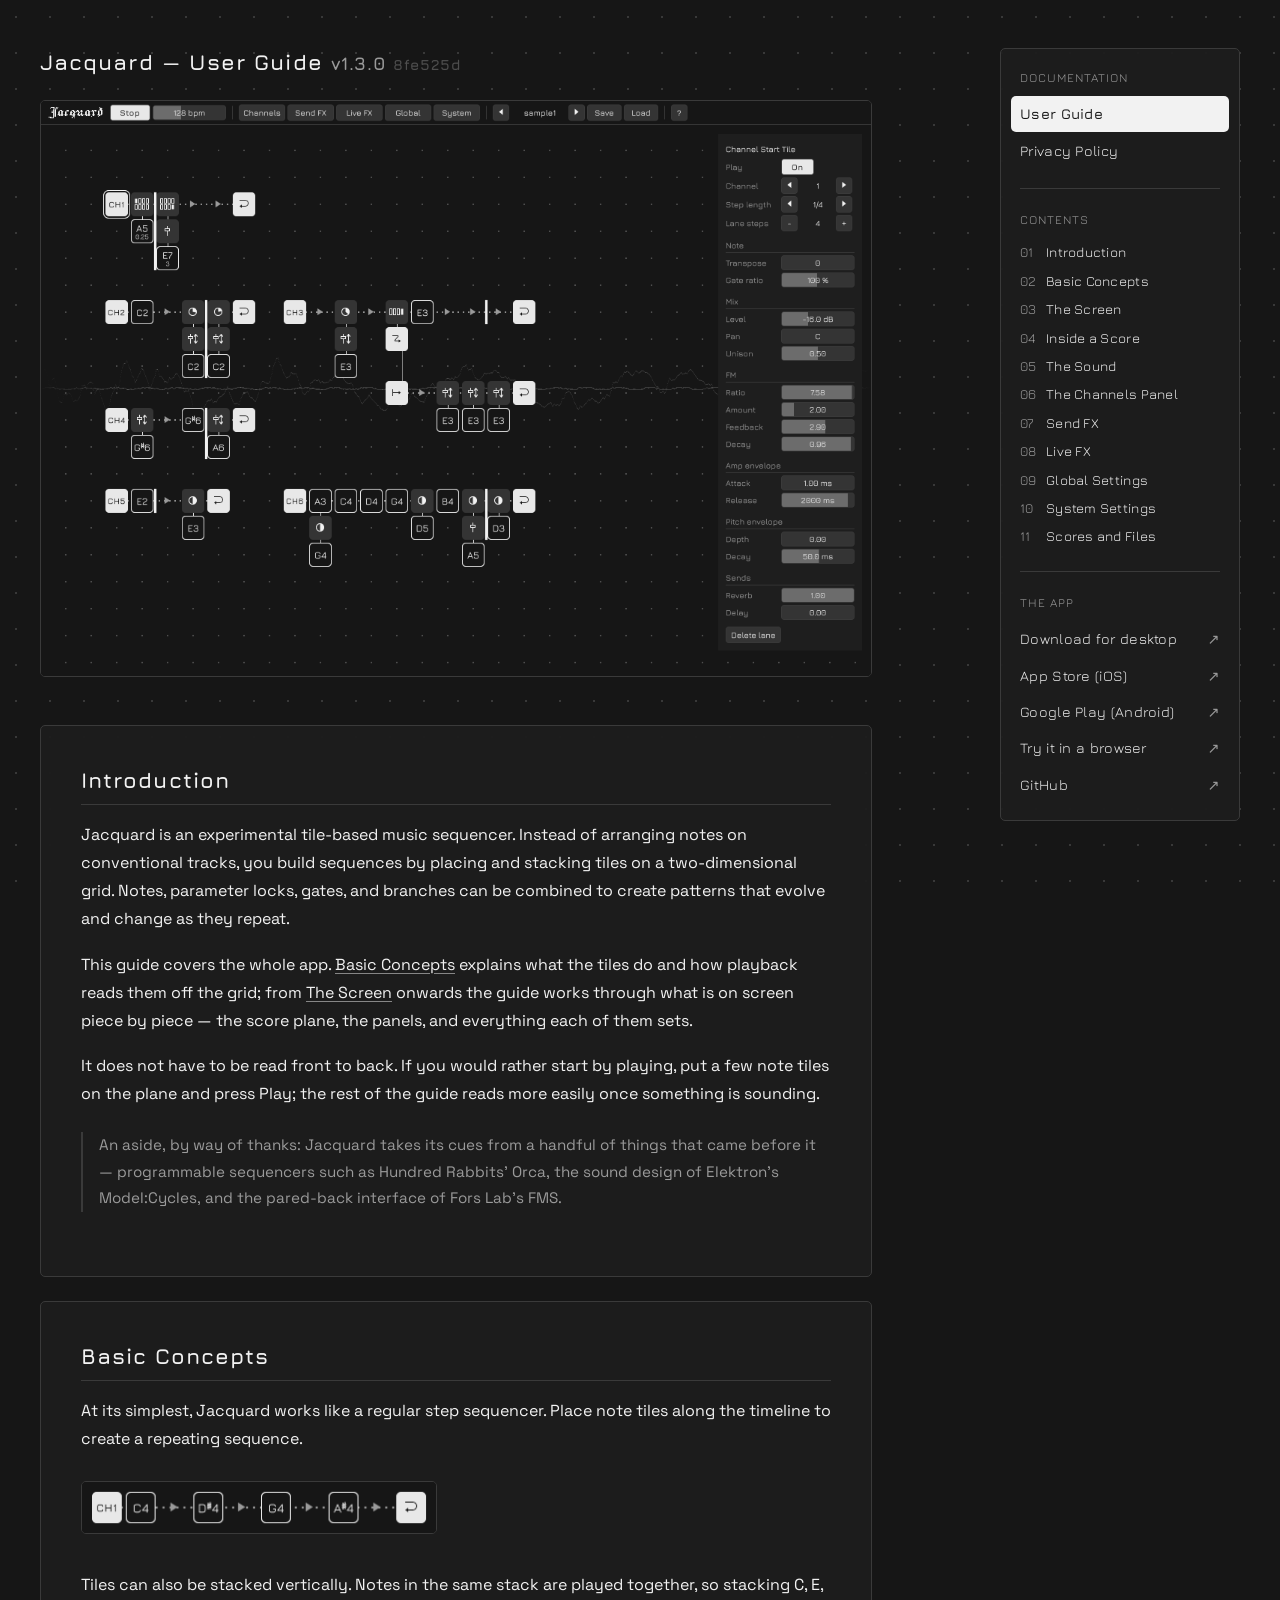
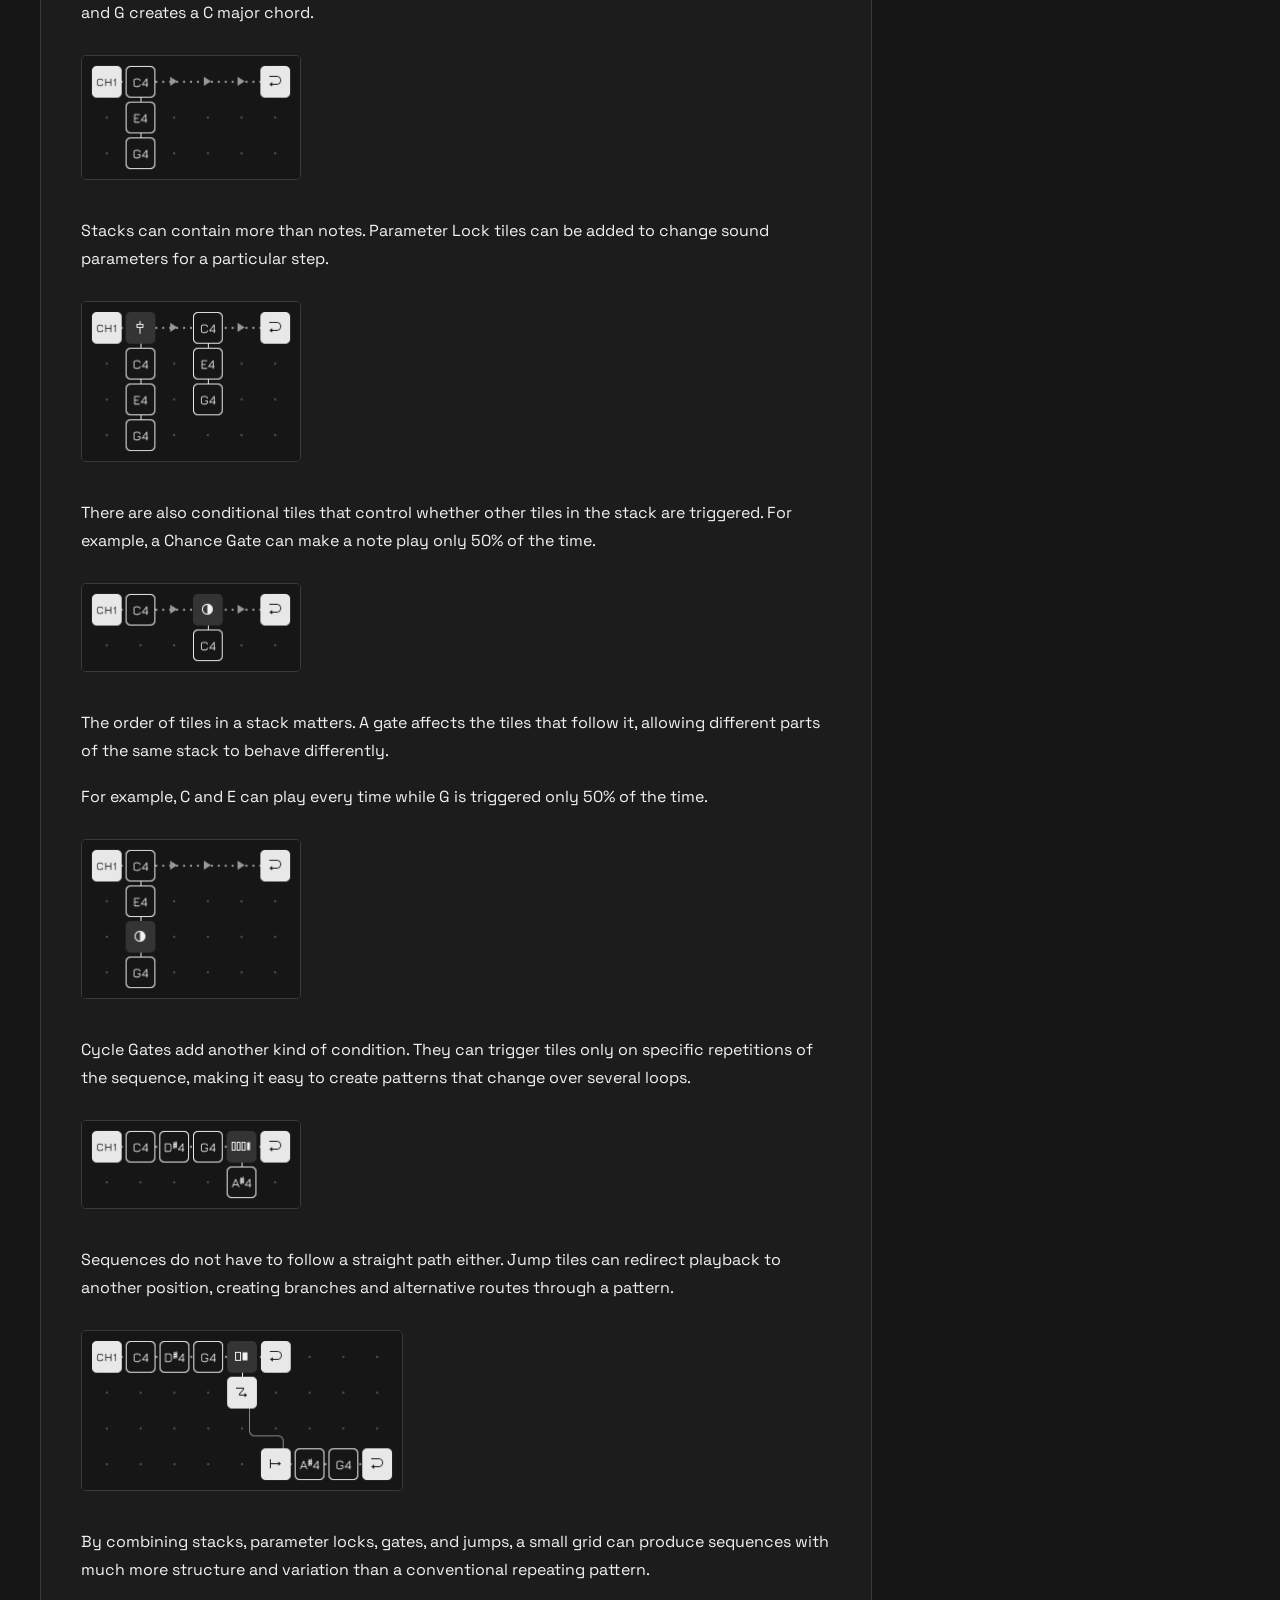
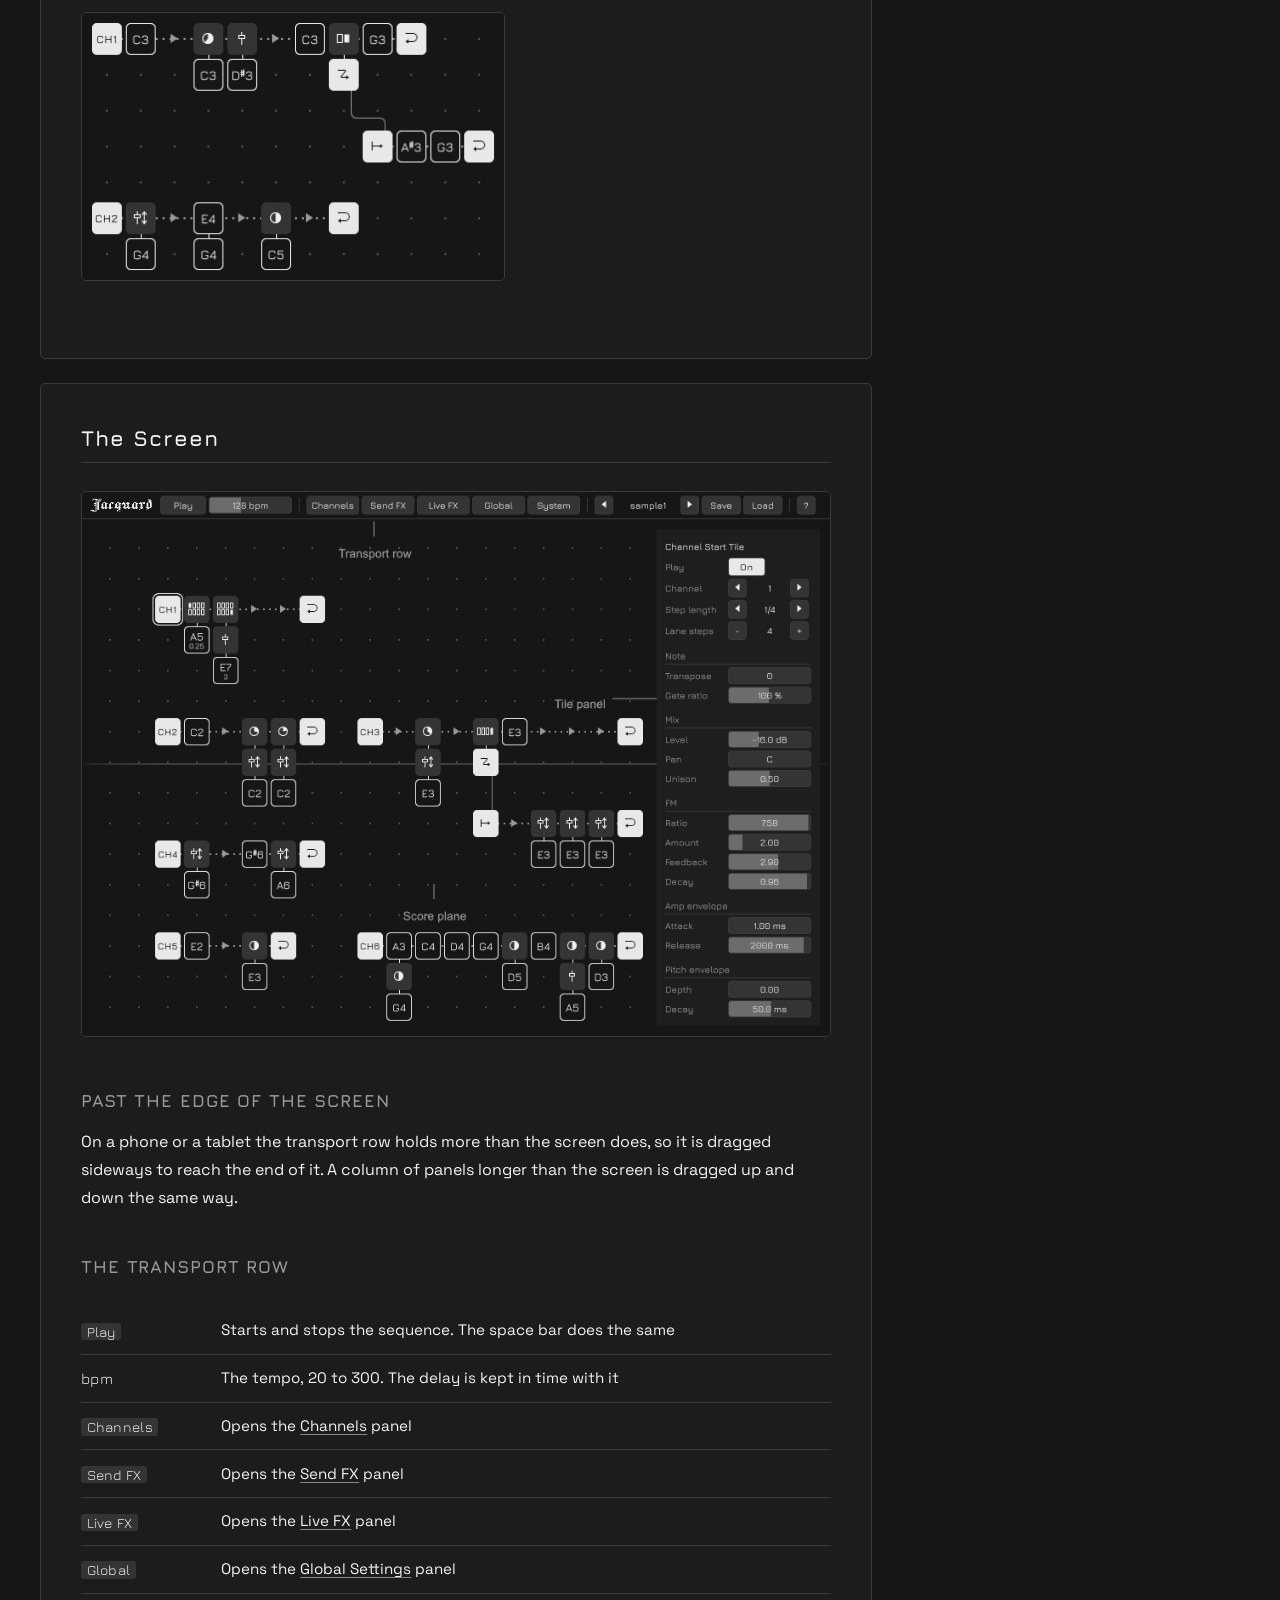
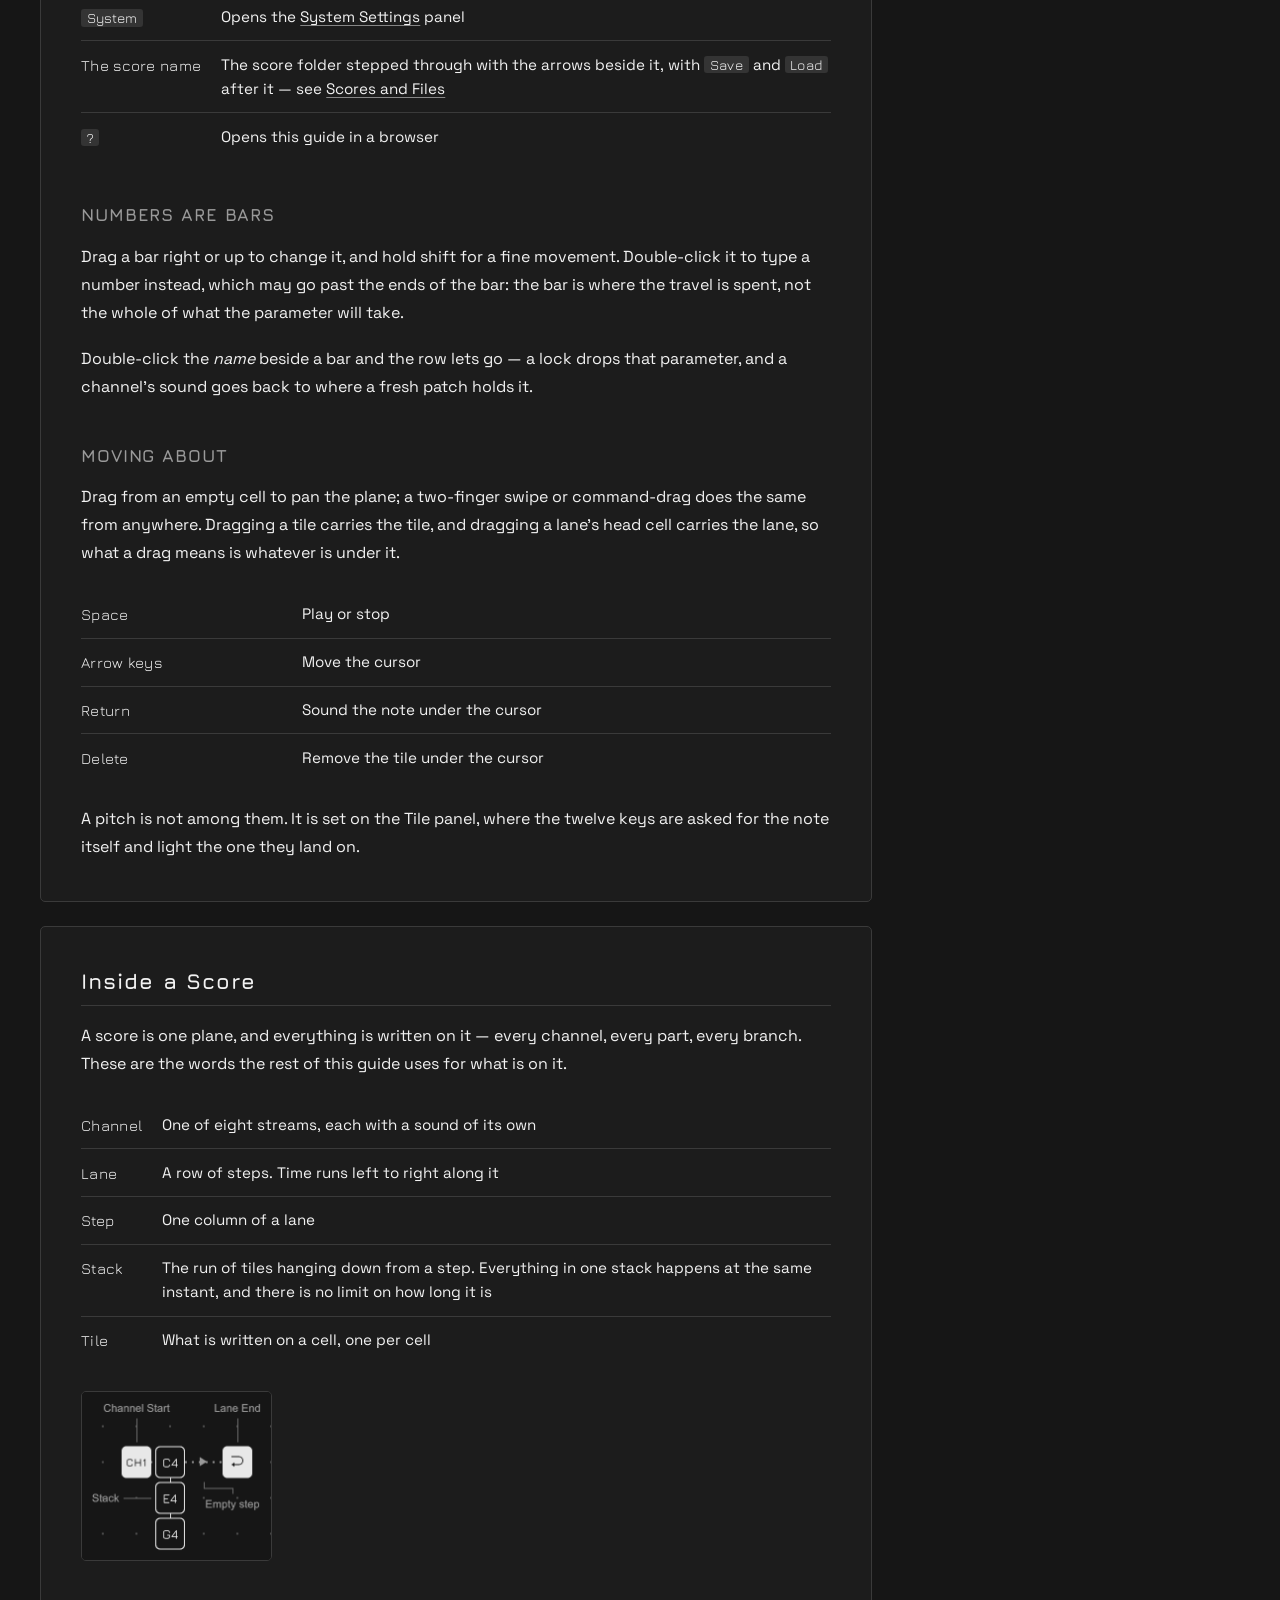
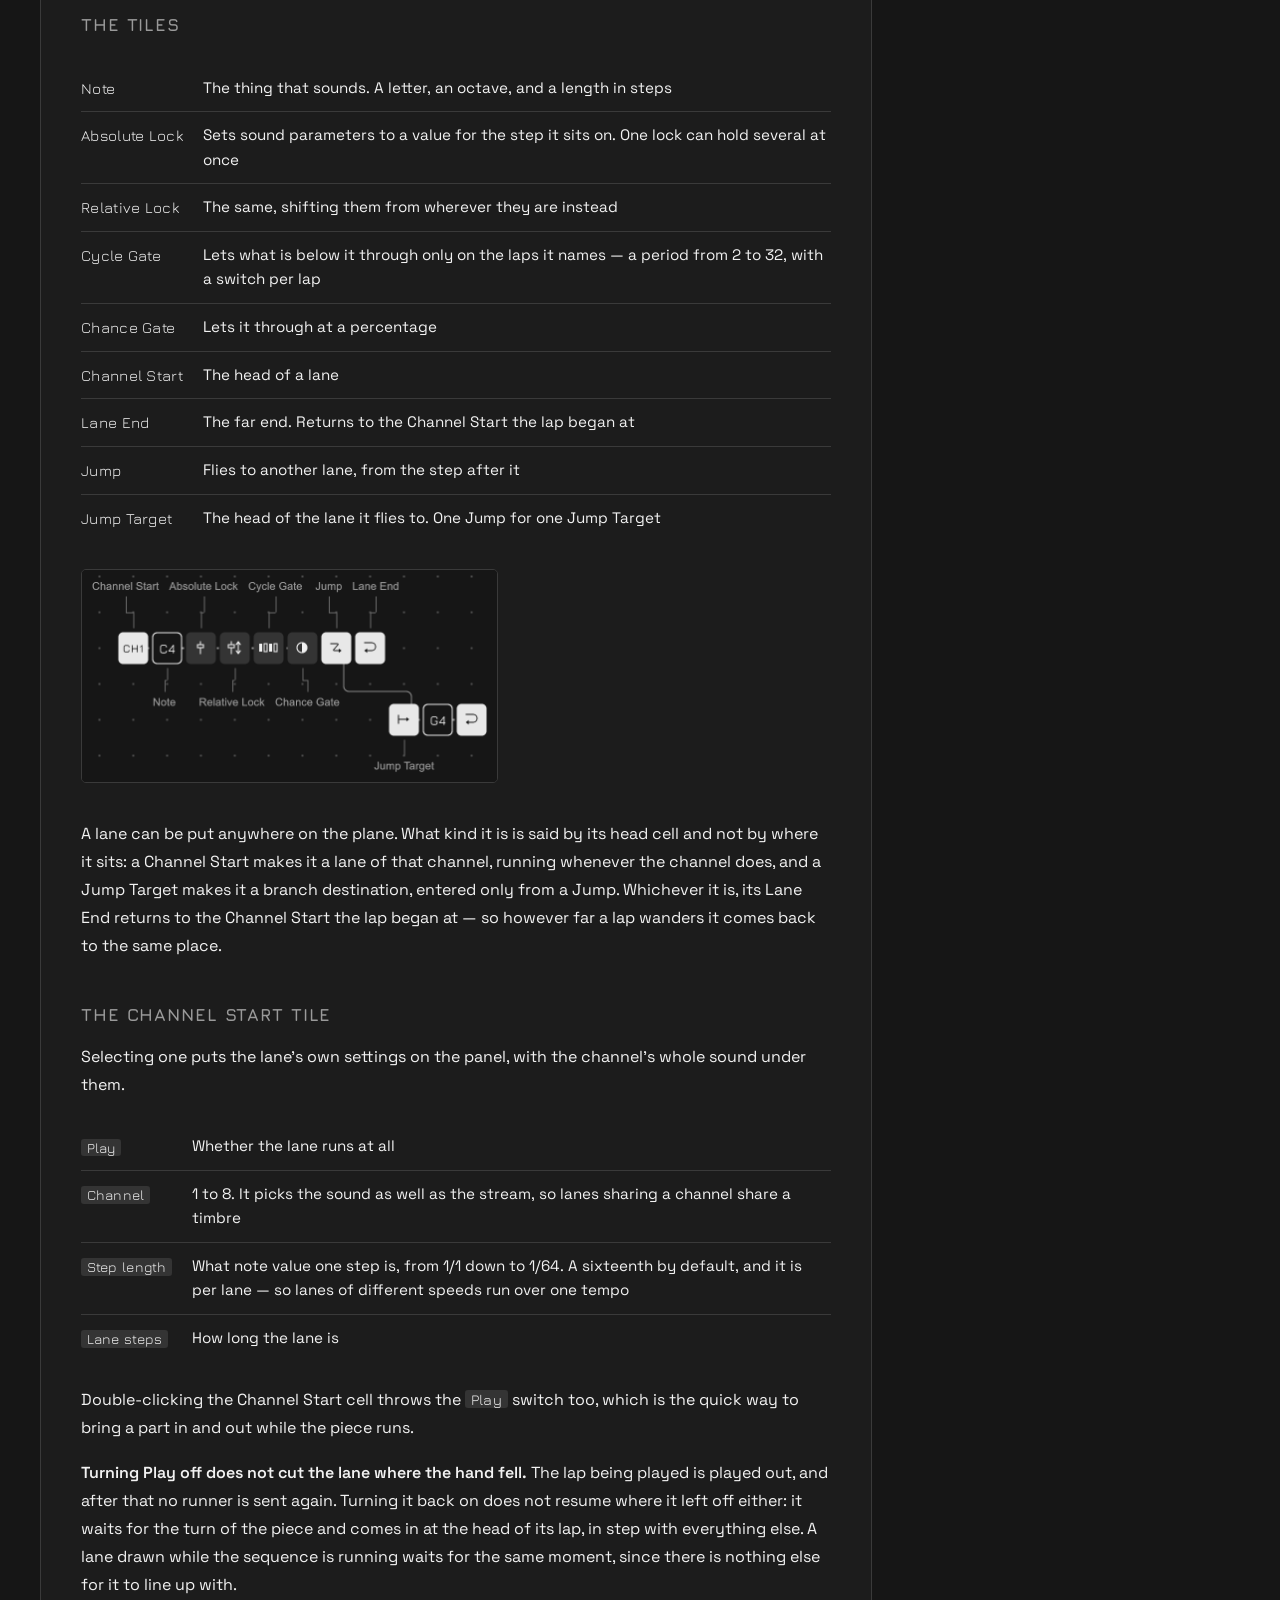
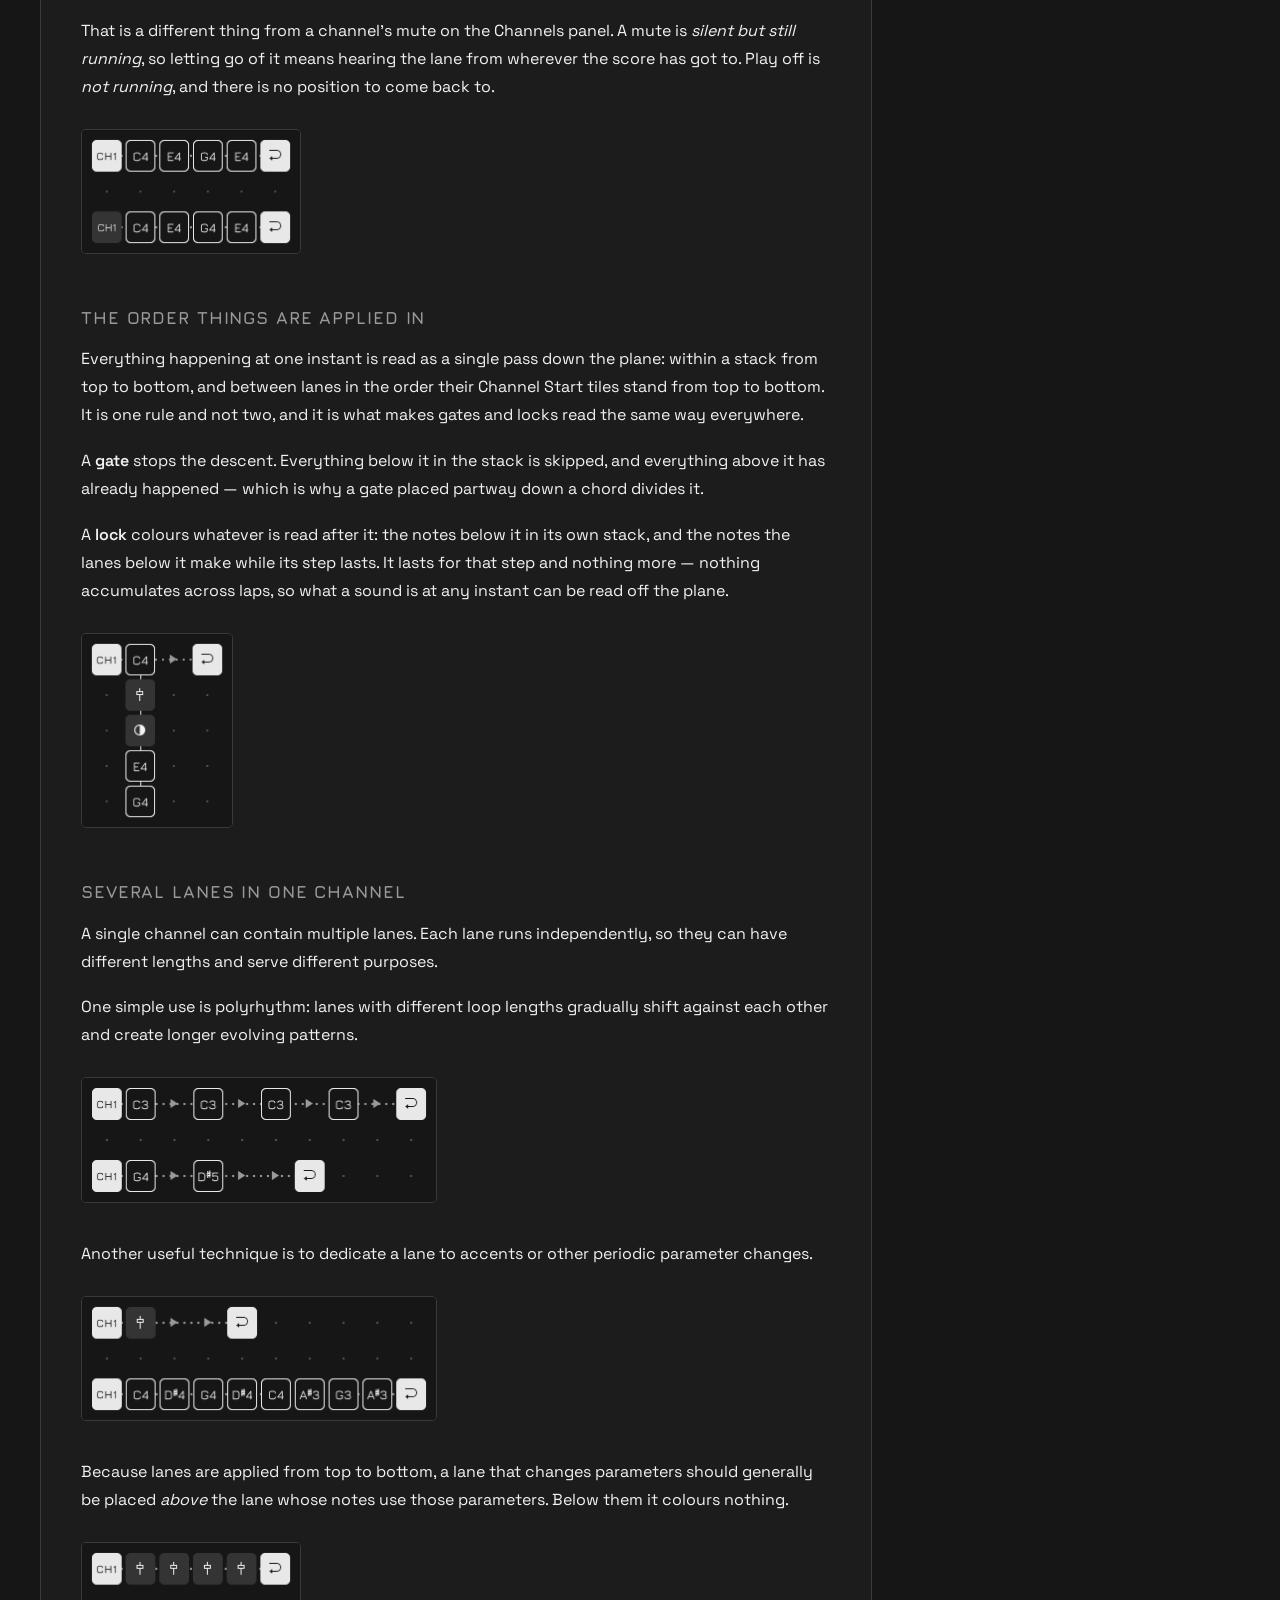
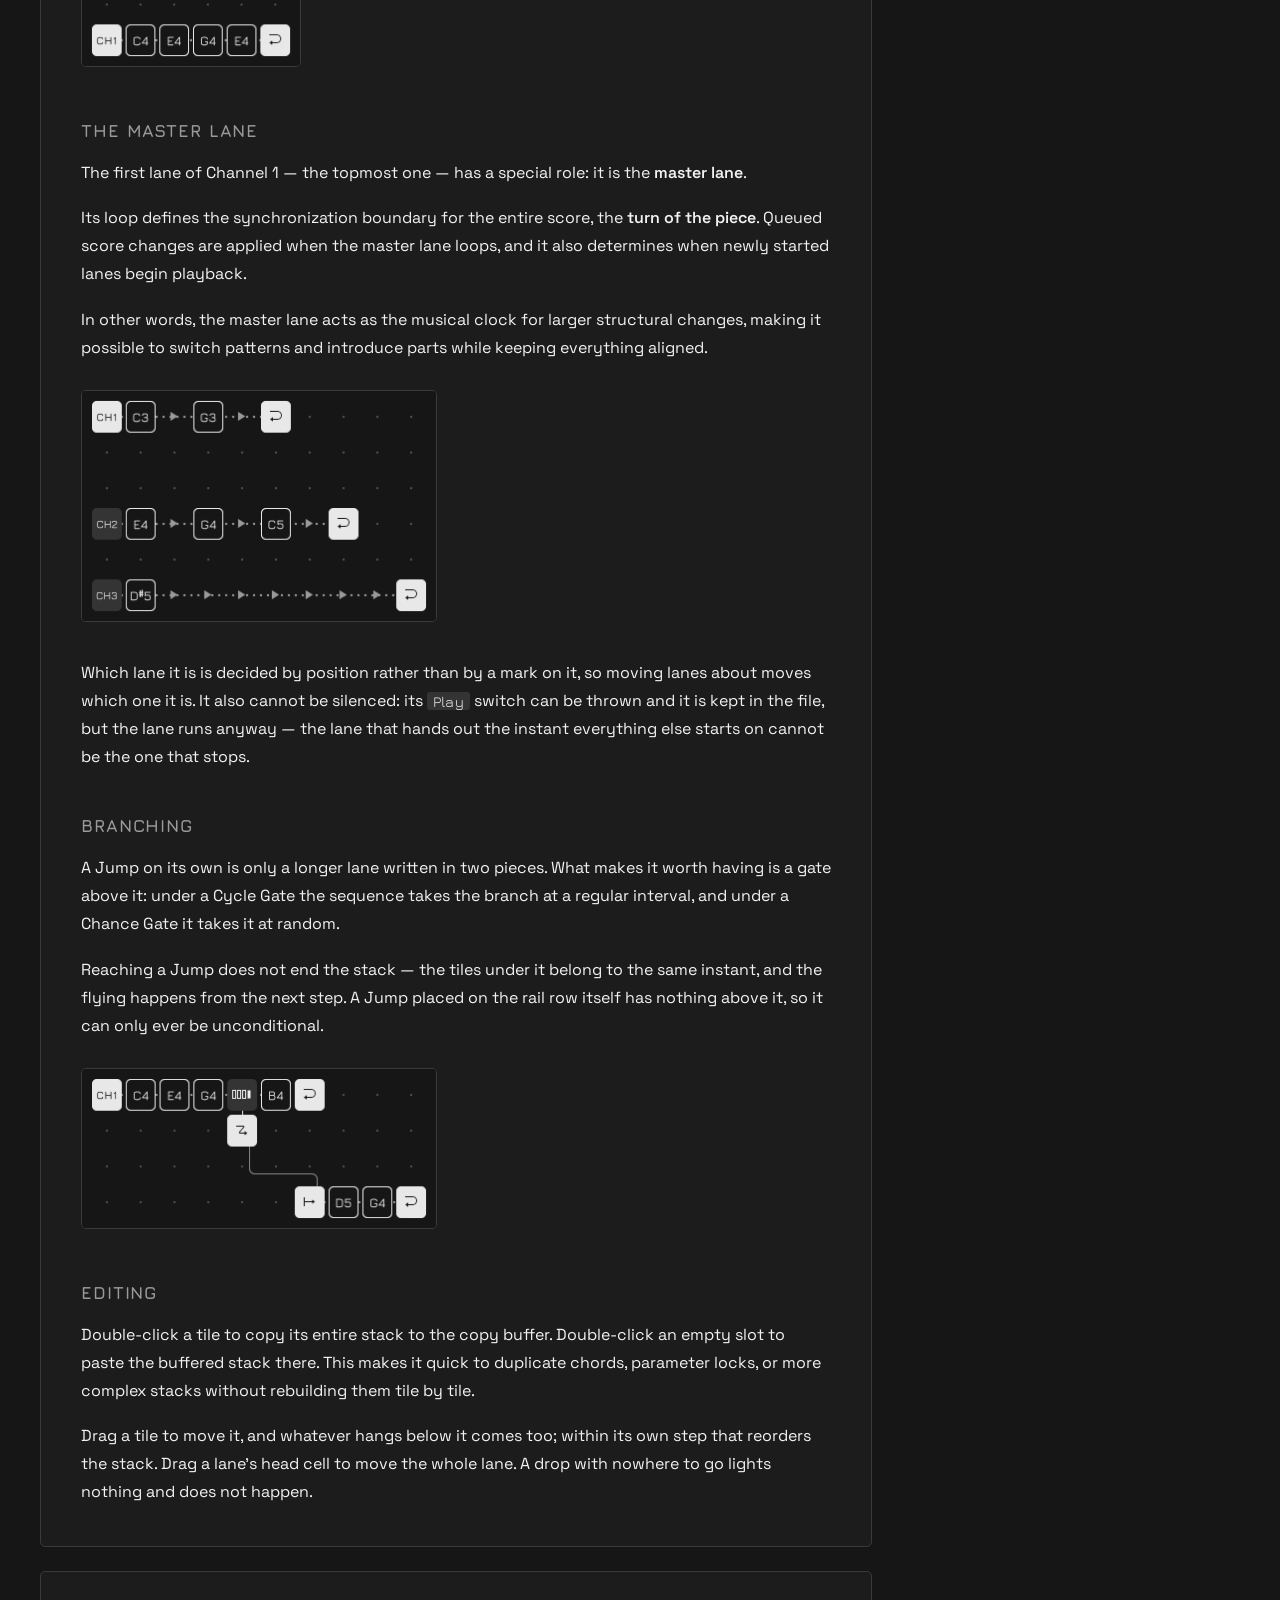
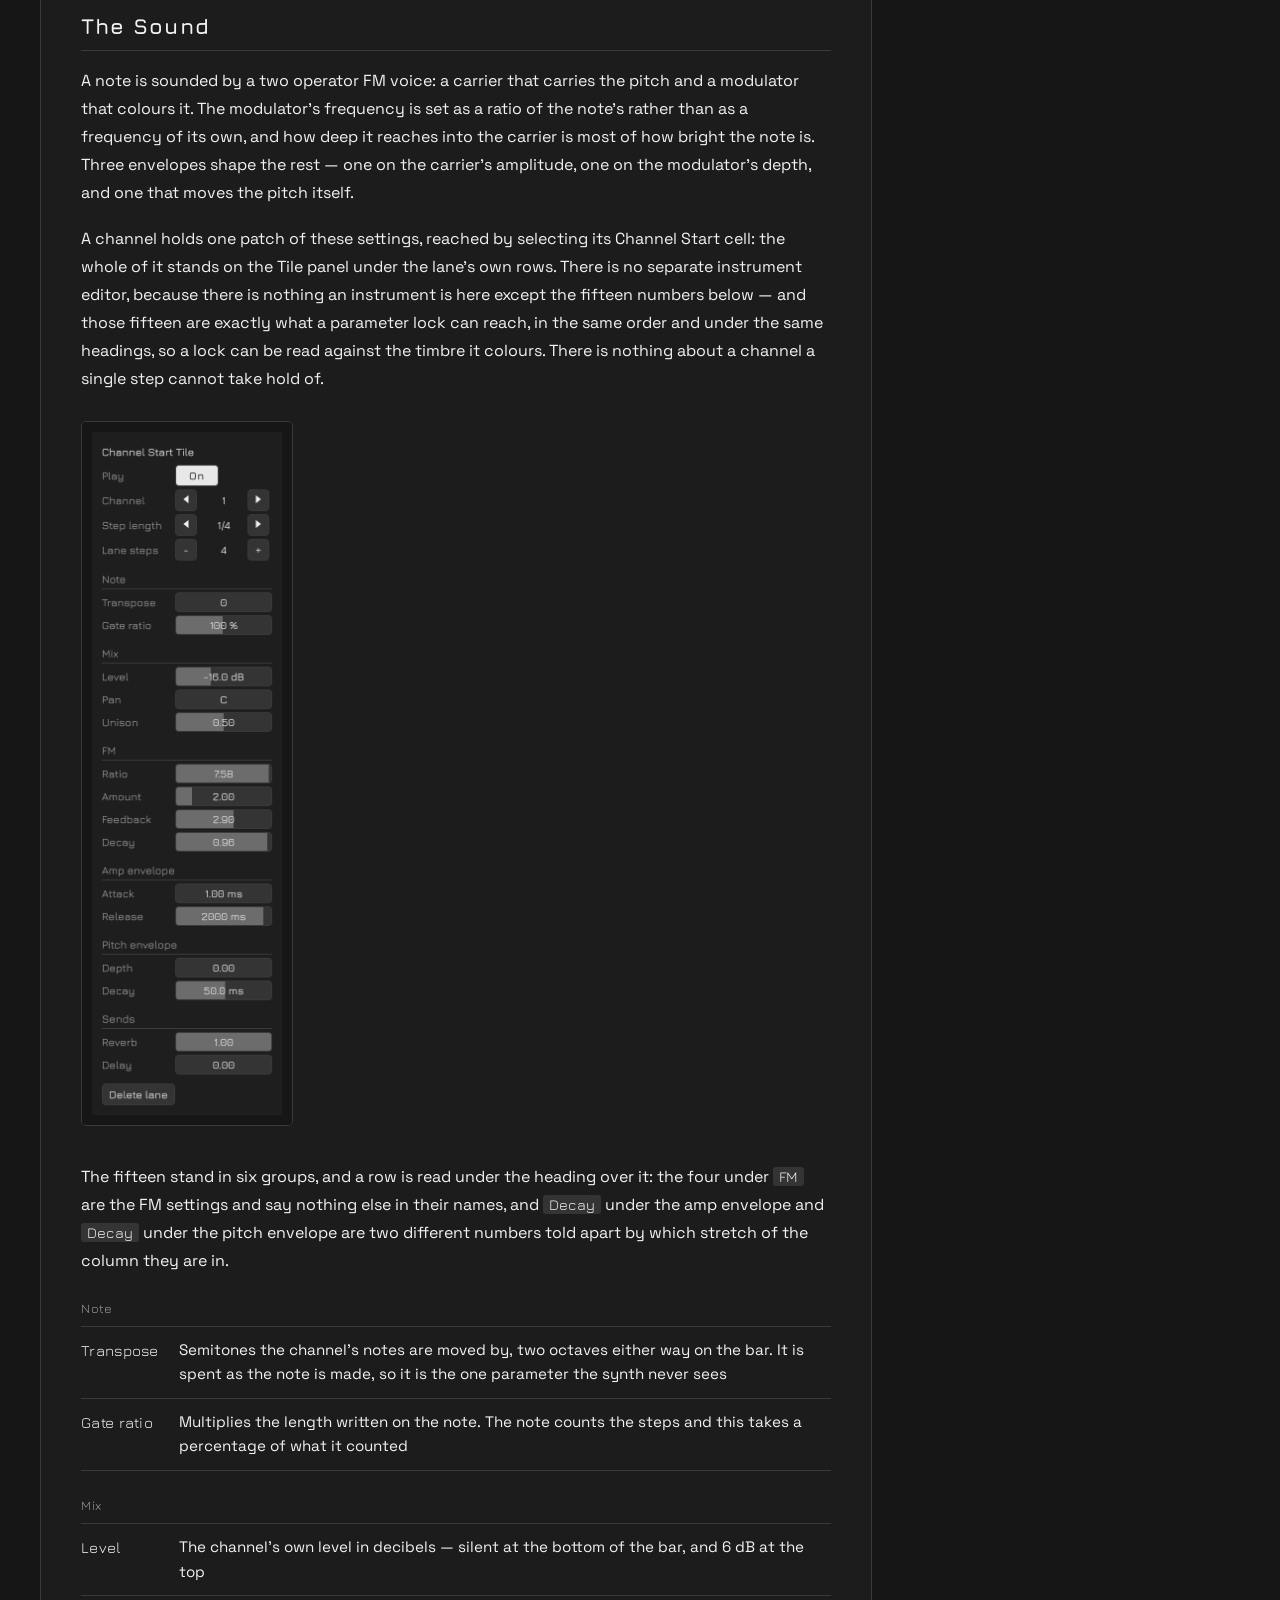
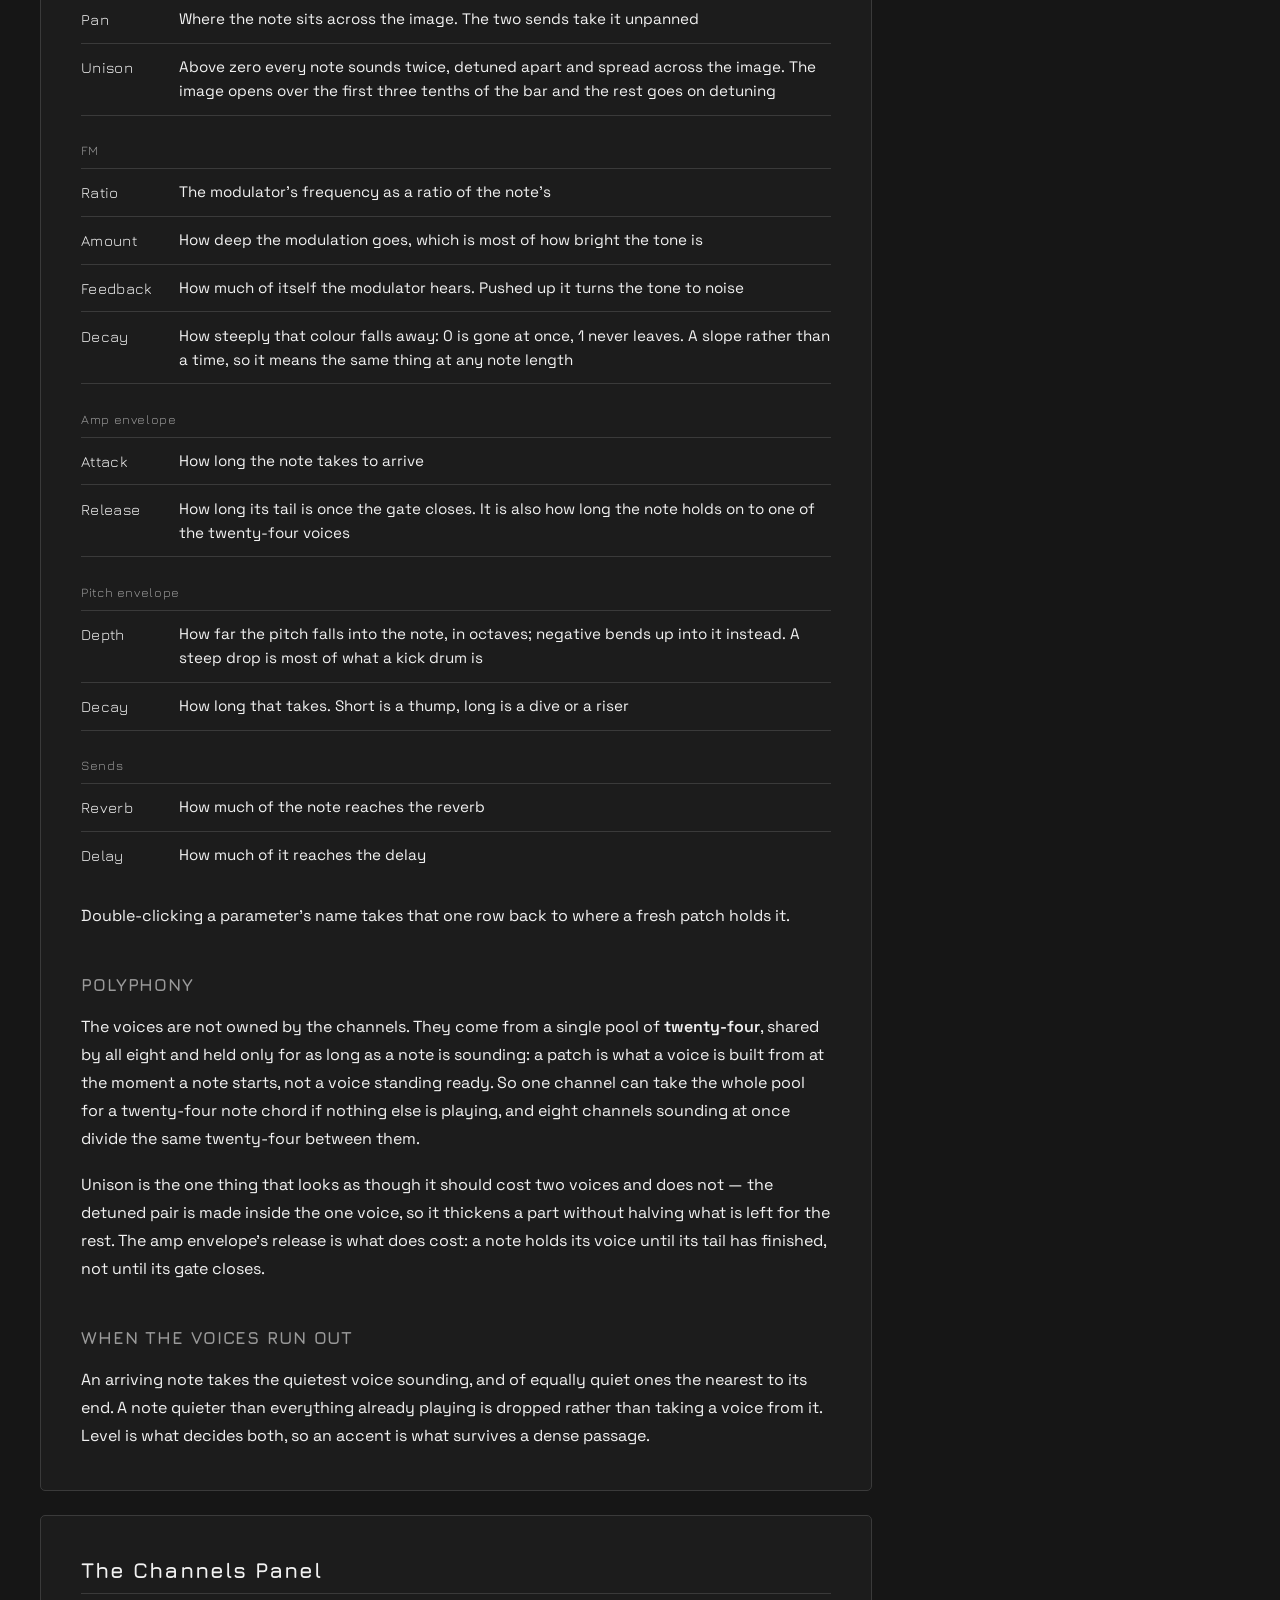
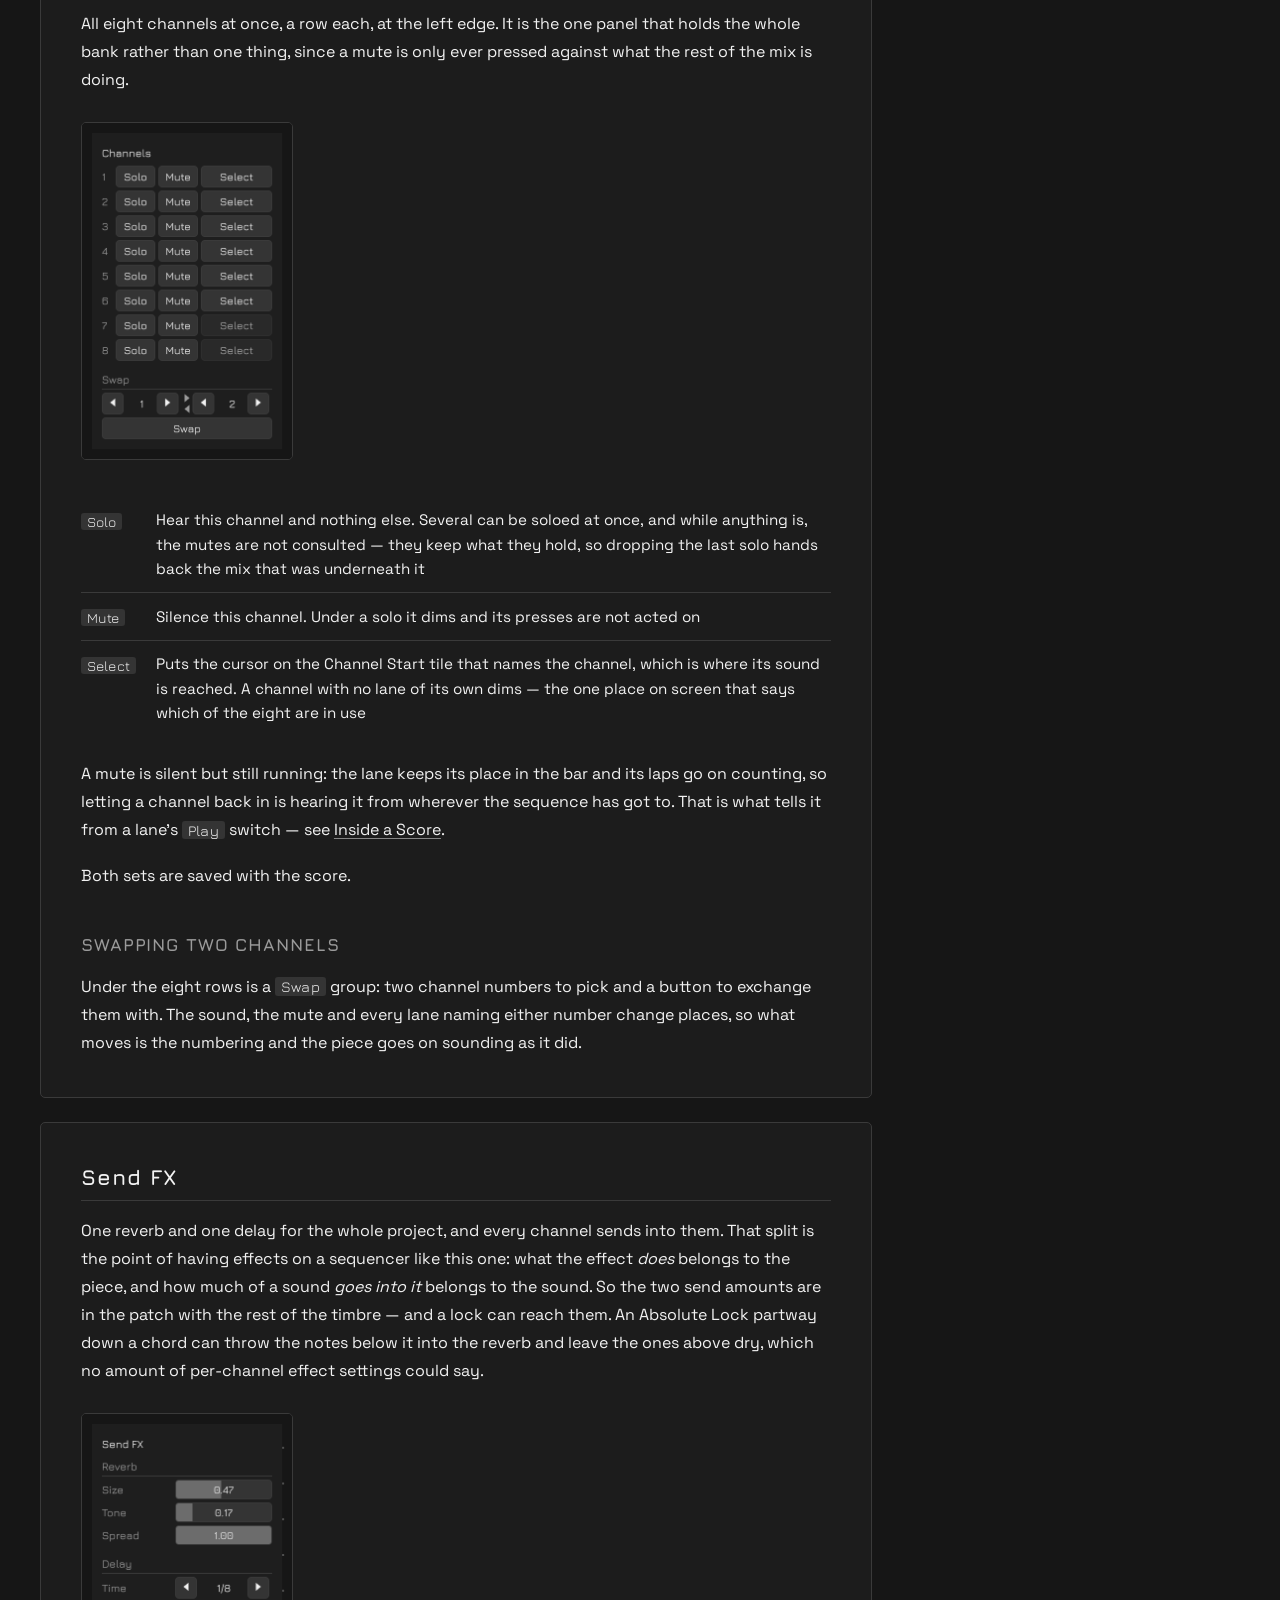
==== commit a6587ae8: "Retake the five pictures the last change moved the app out from under, off a shutter rather than out" ====
--- a/index.html
+++ b/index.html
@@ -29,7 +29,7 @@
     <span class="commit">8fe525d</span></span></h1>
 
     <figure class="shot">
-      <img src="assets/screenshot.png" alt="The Jacquard interface: a score of tiles on a grid, with a panel of sound parameters at the right" width="2216" height="1412">
+      <img src="assets/screenshot.png" alt="The Jacquard interface: a score of tiles on a grid, with a panel of sound parameters at the right" width="2216" height="1536">
     </figure>
   </section>
 
@@ -452,7 +452,7 @@
     hold of.</p>
 
     <figure>
-      <img src="assets/screens/tile-sound.png" width="212" height="565" alt="The Tile panel with a Channel Start selected: the lane's own rows, and the channel's whole sound under them">
+      <img src="assets/screens/tile-sound.png" width="212" height="710" alt="The Tile panel with a Channel Start selected: the lane's own rows, and the channel's whole sound under them in six groups">
     </figure>
 
     <p>The fifteen stand in six groups, and a row is read under the heading over it: the
@@ -573,7 +573,7 @@
     what the rest of the mix is doing.</p>
 
     <figure>
-      <img src="assets/screens/channels.png" width="212" height="260" alt="The Channels panel, eight rows of a channel number with Solo, Mute and Select on each">
+      <img src="assets/screens/channels.png" width="212" height="339" alt="The Channels panel: eight rows of a channel number with Solo, Mute and Select on each, and the Swap group under them">
     </figure>
 
     <table>
@@ -760,7 +760,7 @@
     with a score</strong>; it is remembered for the machine it was set on.</p>
 
     <figure>
-      <img src="assets/screens/system.png" width="212" height="212" alt="The System panel">
+      <img src="assets/screens/system.png" width="212" height="234" alt="The System panel">
     </figure>
 
     <table>
@@ -817,6 +817,11 @@
         <span class="ui">Load</span> still brings back what was there</td>
       </tr>
     </table>
+
+    <p>At the foot of the panel, under all of them, stands the version the app is running.
+    It is not a setting and nothing dresses it as one — a line of text in the same grey the
+    names above it are set in, which is the app saying <em>this is here if you need it</em>.
+    It is the number to check this page against.</p>
   </section>
 
   <section class="panel">
